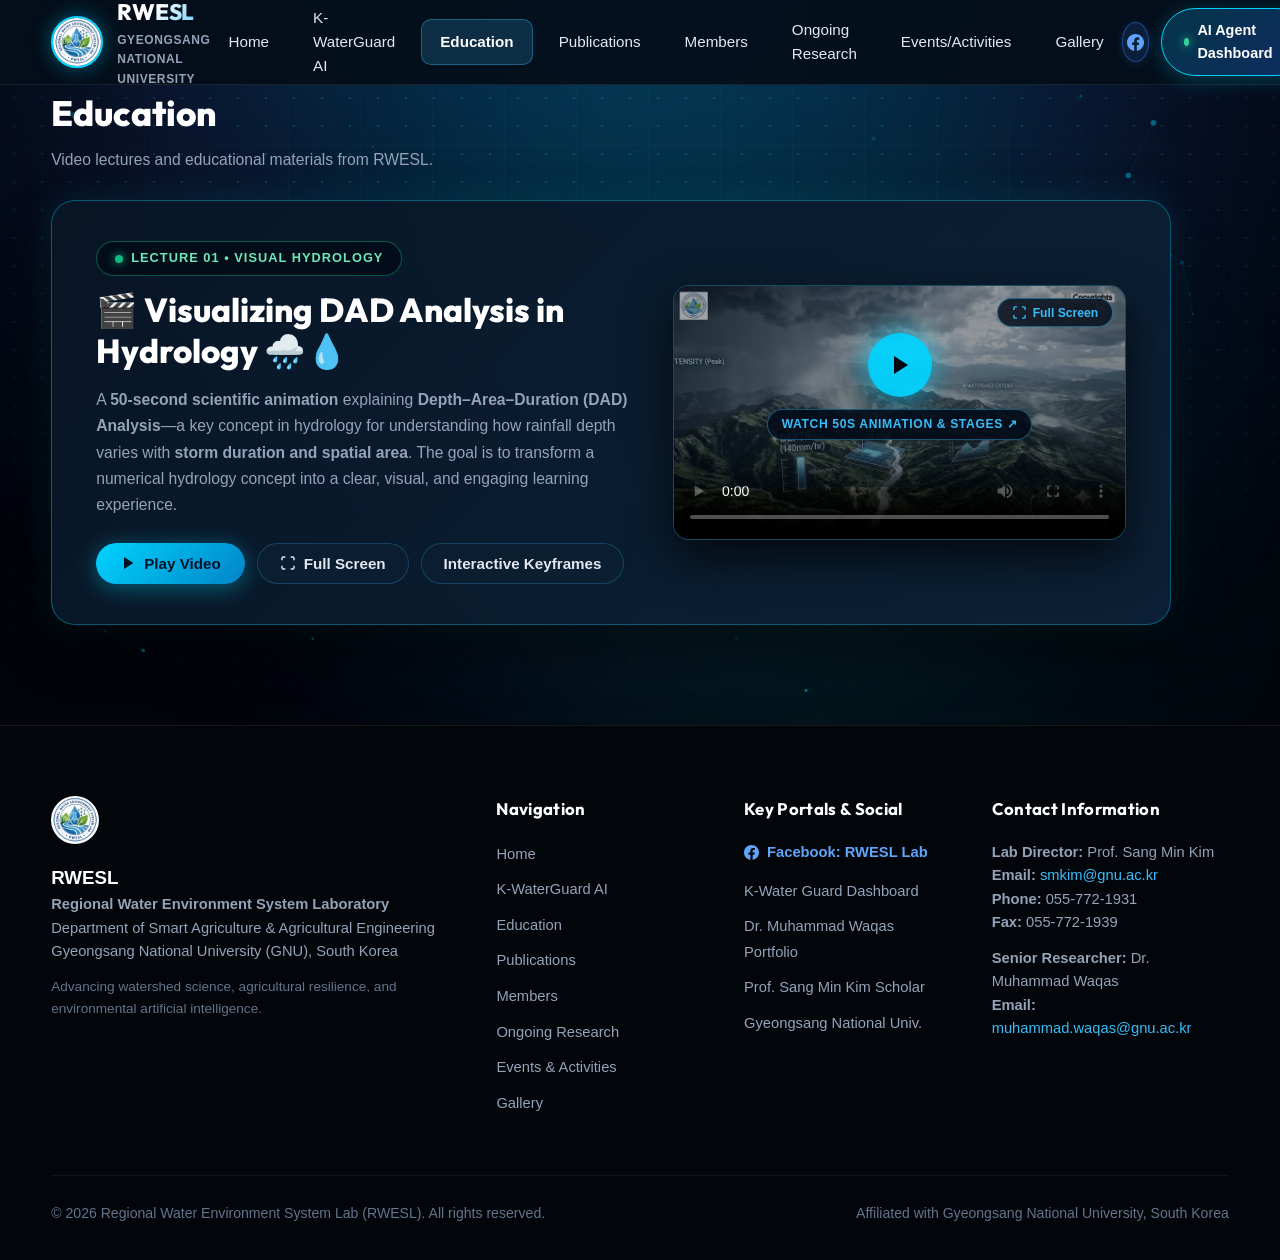
==== education.html @ c1cdda54 "Fix Explore Education button to Play Video, enable full screen button and unblock controls" ====
<!DOCTYPE html>
<html lang="en">
<head>
  <meta charset="UTF-8">
  <meta name="viewport" content="width=device-width, initial-scale=1.0">
  <title>Education | RWESL - Regional Water Environment System Lab</title>
  <meta name="description" content="RWESL Visual Hydrology Education: Depth-Area-Duration (DAD) Analysis scientific animation and interactive keyframe breakdown.">
  <link rel="icon" type="image/png" href="assets/images/rwesl_logo_circle.png">
  <link rel="preconnect" href="https://fonts.googleapis.com">
  <link rel="preconnect" href="https://fonts.gstatic.com" crossorigin>
  <link href="https://fonts.googleapis.com/css2?family=Outfit:wght@400;500;600;700;800;900&family=Plus+Jakarta+Sans:wght@300;400;500;600;700;800&display=swap" rel="stylesheet">
  <link rel="stylesheet" href="assets/css/style.css">
  <style>
    .edu-page-title {
      font-family: var(--font-heading);
      font-size: 2.2rem;
      font-weight: 800;
      color: #ffffff;
      margin-bottom: 6px;
    }

    .edu-page-subtitle {
      color: var(--text-muted);
      font-size: 0.98rem;
      margin: 0;
    }

    /* Educational Hero Card - Matching Index Banner Exactly */
    .edu-hero-card {
      position: relative;
      width: 100%;
      max-width: 1120px;
      margin: 0;
      border-radius: 24px;
      overflow: hidden;
      border: 1px solid rgba(0, 212, 255, 0.35);
      background: linear-gradient(135deg, rgba(8, 22, 38, 0.94) 0%, rgba(12, 34, 56, 0.94) 100%);
      backdrop-filter: blur(20px);
      -webkit-backdrop-filter: blur(20px);
      box-shadow: 0 25px 60px -12px rgba(0, 0, 0, 0.8), 0 0 35px rgba(0, 212, 255, 0.12);
      padding: 40px 44px;
      transition: all 0.35s ease;
    }

    .edu-hero-card:hover {
      border-color: rgba(56, 189, 248, 0.6);
      box-shadow: 0 30px 70px -10px rgba(0, 0, 0, 0.9), 0 0 45px rgba(0, 212, 255, 0.2);
    }

    .edu-card-grid {
      display: grid;
      grid-template-columns: 1.18fr 1fr;
      gap: 42px;
      align-items: center;
    }

    @media (max-width: 960px) {
      .edu-card-grid {
        grid-template-columns: 1fr;
        gap: 28px;
      }
      .edu-hero-card {
        padding: 28px 22px;
      }
    }

    .video-preview-box {
      position: relative;
      border-radius: 16px;
      overflow: hidden;
      border: 1px solid rgba(56, 189, 248, 0.4);
      box-shadow: 0 18px 45px rgba(0, 0, 0, 0.7);
      background: #000;
      aspect-ratio: 16 / 9;
    }

    .video-preview-box video {
      width: 100%;
      height: 100%;
      object-fit: cover;
      display: block;
      outline: none;
    }

    .video-play-overlay {
      position: absolute;
      top: 0;
      left: 0;
      right: 0;
      bottom: 52px; /* Leaves native bottom controls & fullscreen icon fully clickable */
      background: rgba(3, 11, 24, 0.38);
      display: flex;
      flex-direction: column;
      align-items: center;
      justify-content: center;
      gap: 12px;
      cursor: pointer;
      transition: all 0.3s ease;
      z-index: 5;
    }

    .video-play-overlay:hover {
      background: rgba(3, 11, 24, 0.22);
    }

    .video-play-overlay:hover .play-circle-btn {
      transform: scale(1.08);
      box-shadow: 0 0 36px rgba(0, 212, 255, 0.9);
    }

    .play-circle-btn {
      width: 64px;
      height: 64px;
      border-radius: 50%;
      background: rgba(0, 212, 255, 0.94);
      display: flex;
      align-items: center;
      justify-content: center;
      color: #030712;
      box-shadow: 0 0 28px rgba(0, 212, 255, 0.75);
      transition: transform 0.25s ease, box-shadow 0.25s ease;
    }

    .video-fs-corner-btn {
      position: absolute;
      top: 12px;
      right: 12px;
      background: rgba(3, 11, 24, 0.82);
      border: 1px solid rgba(56, 189, 248, 0.45);
      color: #38bdf8;
      display: inline-flex;
      align-items: center;
      gap: 6px;
      padding: 6px 14px;
      border-radius: 9999px;
      font-size: 0.76rem;
      font-weight: 700;
      cursor: pointer;
      z-index: 8;
      backdrop-filter: blur(10px);
      transition: all 0.2s ease;
    }

    .video-fs-corner-btn:hover {
      background: rgba(0, 212, 255, 0.2);
      border-color: #38bdf8;
      color: #ffffff;
      transform: scale(1.04);
    }

    .play-badge-pill {
      background: rgba(3, 11, 24, 0.88);
      color: #38bdf8;
      font-size: 0.76rem;
      font-weight: 700;
      padding: 5px 14px;
      border-radius: 9999px;
      border: 1px solid rgba(56, 189, 248, 0.4);
      text-transform: uppercase;
      letter-spacing: 0.05em;
    }
  </style>
</head>
<body>

  <!-- Background -->
  <div class="page-bg-system">
    <canvas id="ambientCanvas"></canvas>
    <div class="bg-topo-overlay"></div>
    <div class="bg-radial-glow"></div>
    <div class="bg-secondary-glow"></div>
    <div class="bg-mesh-grid"></div>
  </div>

  <!-- Top Navigation Bar -->
  <header class="site-header">
    <div class="container">
      <div class="nav-wrap">
        <a href="index.html" class="brand-link">
          <img src="assets/images/rwesl_logo_circle.png" alt="RWESL Logo" class="brand-logo-img">
          <div class="brand-info">
            <span class="brand-title">RWESL</span>
            <span class="brand-sub">Gyeongsang National University</span>
          </div>
        </a>

        <ul class="nav-links">
          <li class="nav-item"><a href="index.html">Home</a></li>
          <li class="nav-item"><a href="k-waterguard-ai.html">K-WaterGuard AI</a></li>
          <li class="nav-item active"><a href="education.html">Education</a></li>
          <li class="nav-item"><a href="publications.html">Publications</a></li>
          <li class="nav-item"><a href="members.html">Members</a></li>
          <li class="nav-item"><a href="ongoing-research.html">Ongoing Research</a></li>
          <li class="nav-item"><a href="events.html">Events/Activities</a></li>
          <li class="nav-item"><a href="gallery.html">Gallery</a></li>
        </ul>

        <div class="nav-actions">
          <a href="https://www.facebook.com/profile.php?id=61585237073673" target="_blank" rel="noopener noreferrer" class="btn-nav-social" title="Follow RWESL on Facebook" aria-label="RWESL Facebook Page">
            <svg width="17" height="17" viewBox="0 0 24 24" fill="currentColor">
              <path d="M24 12.073c0-6.627-5.373-12-12-12s-12 5.373-12 12c0 5.99 4.388 10.954 10.125 11.854v-8.385H7.078v-3.47h3.047V9.43c0-3.007 1.792-4.669 4.533-4.669 1.312 0 2.686.235 2.686.235v2.953H15.83c-1.491 0-1.956.925-1.956 1.874v2.25h3.328l-.532 3.47h-2.796v8.385C19.612 23.027 24 18.062 24 12.073z"/>
            </svg>
          </a>
          <a href="https://muhammadwaqas07171991-tech.github.io/k-waterguard-dashboard/" target="_blank" rel="noopener noreferrer" class="btn-nav-agent">
            <span class="pulse-indicator"></span>
            AI Agent Dashboard
          </a>
        </div>
      </div>
    </div>
  </header>

  <main class="main-content">
    <div class="container" style="padding-top: 40px; padding-bottom: 90px;">
      
      <!-- Page Header (Left-aligned) -->
      <div style="margin-bottom: 28px;">
        <h1 class="edu-page-title">Education</h1>
        <p class="edu-page-subtitle">Video lectures and educational materials from RWESL.</p>
      </div>

      <!-- Hero Lecture Card: Displayed exactly like the provided screenshot -->
      <div class="edu-hero-card">
        <div class="edu-card-grid">
          
          <!-- Left Column: Content & Badges -->
          <div>
            <div class="broadcast-badge-pill" style="border-color: rgba(16, 185, 129, 0.45); color: #6ee7b7; margin-bottom: 14px;">
              <span class="live-rec-dot" style="background-color: #10b981; box-shadow: 0 0 10px #10b981;"></span>
              <span>LECTURE 01 • VISUAL HYDROLOGY</span>
            </div>

            <h2 style="font-family: var(--font-heading); font-size: clamp(1.6rem, 2.6vw, 2.25rem); font-weight: 800; color: #ffffff; line-height: 1.25; margin-bottom: 14px;">
              🎬 Visualizing DAD Analysis in Hydrology 🌧️💧
            </h2>

            <p style="color: var(--text-muted); font-size: 0.98rem; line-height: 1.68; margin-bottom: 24px;">
              A <strong>50-second scientific animation</strong> explaining <strong>Depth–Area–Duration (DAD) Analysis</strong>—a key concept in hydrology for understanding how rainfall depth varies with <strong>storm duration and spatial area</strong>. The goal is to transform a numerical hydrology concept into a clear, visual, and engaging learning experience.
            </p>

            <div style="display: flex; gap: 12px; flex-wrap: wrap;">
              <button type="button" class="btn btn-primary" onclick="playDadVideo()" style="display: inline-flex; align-items: center; gap: 8px; padding: 11px 24px; border-radius: 9999px; font-weight: 700; cursor: pointer; border: none;">
                <svg width="16" height="16" viewBox="0 0 24 24" fill="currentColor"><polygon points="6 3 20 12 6 21 6 3"></polygon></svg>
                <span>Play Video</span>
              </button>
              <button type="button" class="btn btn-secondary" onclick="toggleFullscreen()" style="display: inline-flex; align-items: center; gap: 8px; padding: 11px 22px; border-radius: 9999px; font-weight: 600; cursor: pointer;">
                <svg width="16" height="16" viewBox="0 0 24 24" fill="none" stroke="currentColor" stroke-width="2.2"><path d="M8 3H5a2 2 0 0 0-2 2v3m18 0V5a2 2 0 0 0-2-2h-3m0 18h3a2 2 0 0 0 2-2v-3M3 16v3a2 2 0 0 0 2 2h3"></path></svg>
                <span>Full Screen</span>
              </button>
              <button type="button" class="btn btn-secondary" onclick="openDadModal(0)" style="display: inline-flex; align-items: center; gap: 8px; padding: 11px 22px; border-radius: 9999px; font-weight: 600; cursor: pointer;">
                <span>Interactive Keyframes</span>
              </button>
            </div>
          </div>

          <!-- Right Column: Video & Preview with Play Overlay -->
          <div>
            <div class="video-preview-box">
              <button type="button" class="video-fs-corner-btn" onclick="toggleFullscreen()" title="Toggle Fullscreen">
                <svg width="15" height="15" viewBox="0 0 24 24" fill="none" stroke="currentColor" stroke-width="2.2">
                  <path d="M8 3H5a2 2 0 0 0-2 2v3m18 0V5a2 2 0 0 0-2-2h-3m0 18h3a2 2 0 0 0 2-2v-3M3 16v3a2 2 0 0 0 2 2h3"></path>
                </svg>
                <span>Full Screen</span>
              </button>

              <video id="dadLectureVideo" controls playsinline preload="metadata" poster="assets/images/dad_screens/screen_01_spatial_variation.jpg">
                <!-- Local Video -->
                <source src="assets/videos/dad_analysis_animation.mp4" type="video/mp4">
                <!-- CDN Fallbacks -->
                <source src="https://muhammadwaqas07171991-tech.github.io/k-waterguard-dashboard/assets/videos/dad_analysis_animation.mp4" type="video/mp4">
                <source src="https://muhammadwaqas07171991-tech.github.io/rwesl-/assets/videos/dad_analysis_animation.mp4" type="video/mp4">
                Your browser does not support the video tag.
              </video>

              <div id="dadVideoOverlay" class="video-play-overlay" onclick="playDadVideo()">
                <div class="play-circle-btn">
                  <svg width="24" height="24" viewBox="0 0 24 24" fill="currentColor">
                    <polygon points="6 3 20 12 6 21 6 3"></polygon>
                  </svg>
                </div>
                <span class="play-badge-pill">
                  Watch 50s Animation & Stages ↗
                </span>
              </div>
            </div>
          </div>

        </div>
      </div>

    </div>
  </main>

  <!-- Interactive 7-Stage Keyframes Lightbox Modal -->
  <div id="dadModalBackdrop" onclick="handleDadBackdrop(event)" style="display: none; position: fixed; inset: 0; z-index: 1000; background: rgba(2, 6, 15, 0.92); backdrop-filter: blur(16px); -webkit-backdrop-filter: blur(16px); align-items: center; justify-content: center; padding: 20px;">
    <div style="position: relative; max-width: 960px; width: 100%; background: rgba(8, 20, 38, 0.95); border: 1px solid rgba(56, 189, 248, 0.35); border-radius: 20px; overflow: hidden; box-shadow: 0 25px 70px rgba(0, 0, 0, 0.85);">
      
      <div style="padding: 18px 24px; border-bottom: 1px solid rgba(255, 255, 255, 0.08); display: flex; align-items: center; justify-content: space-between; gap: 14px;">
        <div>
          <span id="dadModalCounter" style="font-size: 0.75rem; font-weight: 700; text-transform: uppercase; letter-spacing: 0.06em; color: #38bdf8; display: block; margin-bottom: 2px;">Screen 1 of 7</span>
          <h3 id="dadModalTitle" style="font-family: var(--font-heading); font-size: 1.15rem; color: #fff; margin: 0; font-weight: 700;">Stage 01: Spatial Rainfall Variation Across Watershed</h3>
        </div>
        <button onclick="closeDadModal()" style="background: rgba(255, 255, 255, 0.08); border: 1px solid rgba(255, 255, 255, 0.15); color: #fff; width: 34px; height: 34px; border-radius: 50%; display: flex; align-items: center; justify-content: center; cursor: pointer; font-size: 1.1rem; line-height: 1;">&times;</button>
      </div>

      <div style="position: relative; width: 100%; background: #000; display: flex; align-items: center; justify-content: center; max-height: 65vh; overflow: hidden;">
        <button onclick="navDadModal(-1)" style="position: absolute; left: 16px; top: 50%; transform: translateY(-50%); background: rgba(3, 11, 24, 0.75); border: 1px solid rgba(56, 189, 248, 0.4); color: #fff; width: 44px; height: 44px; border-radius: 50%; display: flex; align-items: center; justify-content: center; cursor: pointer; z-index: 10; font-size: 1.2rem;">◀</button>
        <img id="dadModalImg" src="assets/images/dad_screens/screen_01_spatial_variation.jpg" alt="DAD Large Screen" style="max-width: 100%; max-height: 65vh; object-fit: contain; display: block;">
        <button onclick="navDadModal(1)" style="position: absolute; right: 16px; top: 50%; transform: translateY(-50%); background: rgba(3, 11, 24, 0.75); border: 1px solid rgba(56, 189, 248, 0.4); color: #fff; width: 44px; height: 44px; border-radius: 50%; display: flex; align-items: center; justify-content: center; cursor: pointer; z-index: 10; font-size: 1.2rem;">▶</button>
      </div>

      <div style="padding: 14px 20px; background: rgba(4, 12, 26, 0.95); border-top: 1px solid rgba(255, 255, 255, 0.08); display: flex; align-items: center; justify-content: space-between; gap: 14px; flex-wrap: wrap;">
        <p id="dadModalDesc" style="font-size: 0.86rem; color: #cbd5e1; line-height: 1.45; margin: 0; max-width: 820px;"></p>
        <a id="dadModalDownload" href="" download target="_blank" style="padding: 6px 14px; border-radius: 9999px; font-size: 0.78rem; font-weight: 700; text-decoration: none; background: rgba(56, 189, 248, 0.15); border: 1px solid rgba(56, 189, 248, 0.4); color: #38bdf8; display: inline-flex; align-items: center; gap: 6px;">
          Download HD 📥
        </a>
      </div>

    </div>
  </div>

  <!-- Site Footer -->
  <footer class="site-footer">
    <div class="container">
      <div class="footer-grid">
        <div class="footer-col">
          <div class="footer-brand">
            <img src="assets/images/rwesl_logo_circle.png" alt="RWESL Logo" style="width: 48px; height: 48px; border-radius: 50%; margin-bottom: 12px;">
            <h3>RWESL</h3>
          </div>
          <p>
            <strong>Regional Water Environment System Laboratory</strong><br>
            Department of Smart Agriculture & Agricultural Engineering<br>
            Gyeongsang National University (GNU), South Korea
          </p>
          <p style="font-size: 0.85rem; color: var(--text-dim);">
            Advancing watershed science, agricultural resilience, and environmental artificial intelligence.
          </p>
        </div>

        <div class="footer-col">
          <h4>Navigation</h4>
          <ul class="footer-links">
            <li><a href="index.html">Home</a></li>
            <li><a href="k-waterguard-ai.html">K-WaterGuard AI</a></li>
            <li><a href="education.html">Education</a></li>
            <li><a href="publications.html">Publications</a></li>
            <li><a href="members.html">Members</a></li>
            <li><a href="ongoing-research.html">Ongoing Research</a></li>
            <li><a href="events.html">Events & Activities</a></li>
            <li><a href="gallery.html">Gallery</a></li>
          </ul>
        </div>

        <div class="footer-col">
          <h4>Key Portals & Social</h4>
          <ul class="footer-links">
            <li><a href="https://www.facebook.com/profile.php?id=61585237073673" target="_blank" rel="noopener noreferrer" style="color: #60a5fa; font-weight: 600; display: inline-flex; align-items: center; gap: 8px;">
              <svg width="15" height="15" viewBox="0 0 24 24" fill="currentColor">
                <path d="M24 12.073c0-6.627-5.373-12-12-12s-12 5.373-12 12c0 5.99 4.388 10.954 10.125 11.854v-8.385H7.078v-3.47h3.047V9.43c0-3.007 1.792-4.669 4.533-4.669 1.312 0 2.686.235 2.686.235v2.953H15.83c-1.491 0-1.956.925-1.956 1.874v2.25h3.328l-.532 3.47h-2.796v8.385C19.612 23.027 24 18.062 24 12.073z"/>
              </svg>
              Facebook: RWESL Lab
            </a></li>
            <li><a href="https://muhammadwaqas07171991-tech.github.io/k-waterguard-dashboard/" target="_blank">K-Water Guard Dashboard</a></li>
            <li><a href="https://muhammadwaqas07171991-tech.github.io/muhammad-waqas-portfolio/" target="_blank">Dr. Muhammad Waqas Portfolio</a></li>
            <li><a href="https://scholar.google.com/citations?hl=en&user=FlIcy9gAAAAJ" target="_blank">Prof. Sang Min Kim Scholar</a></li>
            <li><a href="https://www.gnu.ac.kr" target="_blank">Gyeongsang National Univ.</a></li>
          </ul>
        </div>

        <div class="footer-col">
          <h4>Contact Information</h4>
          <p>
            <strong>Lab Director:</strong> Prof. Sang Min Kim<br>
            <strong>Email:</strong> <a href="mailto:smkim@gnu.ac.kr" style="color: var(--cyan); text-decoration: none;">smkim@gnu.ac.kr</a><br>
            <strong>Phone:</strong> 055-772-1931<br>
            <strong>Fax:</strong> 055-772-1939
          </p>
          <p>
            <strong>Senior Researcher:</strong> Dr. Muhammad Waqas<br>
            <strong>Email:</strong> <a href="mailto:muhammad.waqas@gnu.ac.kr" style="color: var(--cyan); text-decoration: none;">muhammad.waqas@gnu.ac.kr</a>
          </p>
        </div>
      </div>

      <div class="footer-bottom">
        <div>&copy; 2026 Regional Water Environment System Lab (RWESL). All rights reserved.</div>
        <div>Affiliated with Gyeongsang National University, South Korea</div>
      </div>
    </div>
  </footer>

  <script src="assets/js/main.js"></script>
  <script>
    // Play video and dismiss overlay
    function playDadVideo() {
      const v = document.getElementById('dadLectureVideo');
      const overlay = document.getElementById('dadVideoOverlay');
      if (overlay) overlay.style.display = 'none';
      if (v) {
        v.play().catch(e => console.log('Playback error:', e));
      }
    }

    // Fullscreen Toggle Supporting All Browsers
    function toggleFullscreen() {
      const v = document.getElementById('dadLectureVideo');
      if (!v) return;

      const overlay = document.getElementById('dadVideoOverlay');
      if (overlay) overlay.style.display = 'none';

      const isFs = document.fullscreenElement || document.webkitFullscreenElement || document.mozFullScreenElement || document.msFullscreenElement;

      if (!isFs) {
        if (v.requestFullscreen) {
          v.requestFullscreen();
        } else if (v.webkitRequestFullscreen) {
          v.webkitRequestFullscreen();
        } else if (v.webkitEnterFullscreen) {
          v.webkitEnterFullscreen();
        } else if (v.mozRequestFullScreen) {
          v.mozRequestFullScreen();
        } else if (v.msRequestFullscreen) {
          v.msRequestFullscreen();
        }
        v.play().catch(() => {});
      } else {
        if (document.exitFullscreen) {
          document.exitFullscreen();
        } else if (document.webkitExitFullscreen) {
          document.webkitExitFullscreen();
        } else if (document.mozCancelFullScreen) {
          document.mozCancelFullScreen();
        } else if (document.msExitFullscreen) {
          document.msExitFullscreen();
        }
      }
    }

    const dadVid = document.getElementById('dadLectureVideo');
    if (dadVid) {
      dadVid.addEventListener('play', () => {
        const overlay = document.getElementById('dadVideoOverlay');
        if (overlay) overlay.style.display = 'none';
      });
      dadVid.addEventListener('pause', () => {
        // keep overlay hidden while user controls video
      });
    }

    // 7-Stage Keyframes Data & Modal Logic
    const dadScreens = [
      {
        title: "Stage 01: Spatial Rainfall Variation Across Watershed",
        desc: "Peak precipitation intensity (140 mm/hr), runoff flow (115 m³/s), and watershed mountain topography extent.",
        img: "assets/images/dad_screens/screen_01_spatial_variation.jpg"
      },
      {
        title: "Stage 02: Concentric Isohyetal Monitoring Zones",
        desc: "Isohyetal rings radiating outward from storm core: Zone I (100 km² core), Zone II (200 km²), Zone III (2,100 km²).",
        img: "assets/images/dad_screens/screen_02_monitoring_zones.jpg"
      },
      {
        title: "Stage 03: Telemetric Rain Gauge Sensor Array",
        desc: "Optical rain gauge network logging spot precipitation depths: 59 mm (Zone I), 157 mm (Zone II), 159 mm (Zone III).",
        img: "assets/images/dad_screens/screen_03_gauge_telemetry.jpg"
      },
      {
        title: "Stage 04: Watershed Hydrology & Area-Weighted Averaging",
        desc: "Spatial distribution model integrating incremental catchment areas (100 km², 300 km², 600 km²) to determine areal weighted mean depth.",
        img: "assets/images/dad_screens/screen_04_weighted_averaging.jpg"
      },
      {
        title: "Stage 05: 3D DAD Analysis Results Matrix",
        desc: "Glassmorphic 3D matrix table calculating maximum rainfall depths across durations (2h, 4h, 6h) and catchment areas (100, 300, 600 km²).",
        img: "assets/images/dad_screens/screen_05_dad_matrix_results.jpg"
      },
      {
        title: "Stage 06: Depth–Area–Duration (DAD) Curves Formulation",
        desc: "Semi-logarithmic curves displaying average depth vs area (1 to 20,000 km²), showing attenuation as storm footprint broadens.",
        img: "assets/images/dad_screens/screen_06_dad_curves.jpg"
      },
      {
        title: "Stage 07: Watershed Telemetry & Field Validation",
        desc: "Field empirical observation over the Namgang basin validating empirical Depth-Area-Duration curves (4h, 300 km²) for flood engineering.",
        img: "assets/images/dad_screens/screen_07_watershed_validation.jpg"
      }
    ];

    let dadCurrentIdx = 0;

    function openDadModal(idx) {
      dadCurrentIdx = idx;
      renderDadModal();
      const m = document.getElementById('dadModalBackdrop');
      m.style.display = 'flex';
      document.body.style.overflow = 'hidden';
    }

    function closeDadModal() {
      const m = document.getElementById('dadModalBackdrop');
      m.style.display = 'none';
      document.body.style.overflow = '';
    }

    function handleDadBackdrop(e) {
      if (e.target.id === 'dadModalBackdrop') closeDadModal();
    }

    function renderDadModal() {
      const item = dadScreens[dadCurrentIdx];
      document.getElementById('dadModalCounter').textContent = `Screen ${dadCurrentIdx + 1} of ${dadScreens.length}`;
      document.getElementById('dadModalTitle').textContent = item.title;
      document.getElementById('dadModalDesc').textContent = item.desc;
      document.getElementById('dadModalImg').src = item.img;
      document.getElementById('dadModalDownload').href = item.img;
    }

    function navDadModal(delta) {
      dadCurrentIdx = (dadCurrentIdx + delta + dadScreens.length) % dadScreens.length;
      renderDadModal();
    }

    document.addEventListener('keydown', (e) => {
      const m = document.getElementById('dadModalBackdrop');
      if (!m || m.style.display !== 'flex') return;
      if (e.key === 'Escape') closeDadModal();
      else if (e.key === 'ArrowLeft') navDadModal(-1);
      else if (e.key === 'ArrowRight') navDadModal(1);
    });
  </script>
</body>
</html>
---- assets/css/style.css ----
/* ==========================================================================
   RWESL (Regional Water Environment System Lab) - Unified Modern Theme
   100% Full-Width Edge-to-Edge Responsive Layout (Zero Empty Margins)
   ========================================================================== */

:root {
  color-scheme: dark;
  --bg-base: #030810;
  --bg-surface: rgba(8, 20, 36, 0.82);
  --bg-elevated: #0a1b2e;
  --bg-card: rgba(10, 26, 46, 0.82);
  --bg-glass: rgba(5, 14, 26, 0.94);
  
  --border-subtle: rgba(255, 255, 255, 0.08);
  --border-glass: rgba(56, 189, 248, 0.24);
  --border-glow: rgba(56, 189, 248, 0.55);
  --border-emerald: rgba(52, 211, 153, 0.45);

  --text-primary: #ffffff;
  --text-secondary: #e2e8f0;
  --text-muted: #94a3b8;
  --text-dim: #64748b;

  --cyan: #38bdf8;
  --cyan-bright: #00d4ff;
  --cyan-glow: rgba(0, 212, 255, 0.3);
  
  --emerald: #10b981;
  --emerald-bright: #34d399;
  --emerald-glow: rgba(16, 185, 129, 0.3);

  --blue-primary: #2563eb;
  --blue-light: #60a5fa;
  --indigo: #6366f1;
  
  --font-heading: 'Outfit', -apple-system, BlinkMacSystemFont, sans-serif;
  --font-body: 'Inter', -apple-system, BlinkMacSystemFont, sans-serif;
  --font-mono: 'Space Grotesk', monospace;

  --shadow-sm: 0 4px 16px rgba(0, 0, 0, 0.4);
  --shadow-md: 0 12px 36px rgba(0, 0, 0, 0.55);
  --shadow-glow: 0 0 35px rgba(0, 212, 255, 0.22);
  --shadow-emerald: 0 0 35px rgba(16, 185, 129, 0.25);

  --radius-sm: 10px;
  --radius-md: 16px;
  --radius-lg: 24px;
  --radius-pill: 9999px;

  --transition: all 0.25s cubic-bezier(0.16, 1, 0.3, 1);
}

*, *::before, *::after {
  box-sizing: border-box;
  margin: 0;
  padding: 0;
}

html {
  scroll-behavior: smooth;
  background-color: var(--bg-base);
  width: 100%;
}

body {
  background-color: var(--bg-base);
  color: var(--text-primary);
  font-family: var(--font-body);
  font-size: 1rem;
  line-height: 1.6;
  overflow-x: hidden;
  position: relative;
  min-height: 100vh;
  width: 100%;
  -webkit-font-smoothing: antialiased;
}

/* Luminous Full-Width Background System */
.page-bg-system {
  position: fixed;
  inset: 0;
  z-index: 0;
  pointer-events: none;
  overflow: hidden;
  width: 100vw;
  height: 100vh;
  background: radial-gradient(ellipse 120% 80% at 50% -10%, #081d3d 0%, #030a17 45%, #01040a 100%);
}

/* 1. Global Interactive Telemetry Particle Canvas */
#ambientCanvas {
  position: absolute;
  inset: 0;
  width: 100%;
  height: 100%;
  pointer-events: none;
  z-index: 2;
}

/* 2. Sleek Cyber Precision Coordinate Grid (Replaces old organic topo curves) */
.bg-topo-overlay {
  position: absolute;
  inset: 0;
  width: 100%;
  height: 100%;
  background-image:
    linear-gradient(to right, rgba(56, 189, 248, 0.04) 1px, transparent 1px),
    linear-gradient(to bottom, rgba(56, 189, 248, 0.04) 1px, transparent 1px);
  background-size: 72px 72px;
  mask-image: radial-gradient(ellipse 80% 65% at 50% 30%, #000 30%, transparent 85%);
  -webkit-mask-image: radial-gradient(ellipse 80% 65% at 50% 30%, #000 30%, transparent 85%);
  z-index: 1;
  pointer-events: none;
}

/* 3. Deep Cyber Micro-Dot Matrix */
.bg-mesh-grid {
  position: absolute;
  inset: 0;
  background-image: radial-gradient(rgba(0, 212, 255, 0.18) 1.2px, transparent 1.2px);
  background-size: 28px 28px;
  mask-image: radial-gradient(ellipse 90% 70% at 50% 25%, #000 35%, transparent 88%);
  -webkit-mask-image: radial-gradient(ellipse 90% 70% at 50% 25%, #000 35%, transparent 88%);
  z-index: 1;
  pointer-events: none;
}

/* 4. Multi-Spectrum Atmospheric Aurora Glows */
.bg-radial-glow {
  position: absolute;
  top: -180px;
  left: 50%;
  transform: translateX(-50%);
  width: 1600px;
  max-width: 100vw;
  height: 900px;
  background: radial-gradient(ellipse at 50% 25%, rgba(0, 212, 255, 0.22) 0%, rgba(14, 165, 233, 0.14) 32%, rgba(99, 102, 241, 0.09) 55%, transparent 75%);
  filter: blur(100px);
  z-index: 1;
  pointer-events: none;
  animation: glow-pulse 11s ease-in-out infinite alternate;
}

.bg-secondary-glow {
  position: absolute;
  bottom: 0;
  right: -80px;
  width: 1100px;
  height: 750px;
  background: radial-gradient(circle, rgba(16, 185, 129, 0.14) 0%, rgba(6, 182, 212, 0.07) 45%, transparent 70%);
  filter: blur(130px);
  z-index: 1;
  pointer-events: none;
  animation: secondary-drift 15s ease-in-out infinite alternate;
}

@keyframes glow-pulse {
  0% { opacity: 0.75; transform: translateX(-50%) scale(1); }
  100% { opacity: 1; transform: translateX(-50%) scale(1.06); }
}

@keyframes secondary-drift {
  0% { transform: translateY(0) scale(1); }
  100% { transform: translateY(-35px) scale(1.06); }
}

.main-content {
  position: relative;
  z-index: 1;
  width: 100%;
}

/* 100% Full-Width Edge-to-Edge Container - ZERO EMPTY SIDE MARGINS ON ANY SCREEN */
.container {
  width: 100% !important;
  max-width: 100% !important;
  margin: 0 !important;
  padding: 0 clamp(24px, 4vw, 80px) !important;
  box-sizing: border-box !important;
}

/* ==========================================================================
   NAVIGATION BAR (100% Width)
   ========================================================================== */
.site-header {
  position: sticky;
  top: 0;
  z-index: 100;
  width: 100%;
  background: var(--bg-glass);
  backdrop-filter: blur(20px);
  -webkit-backdrop-filter: blur(20px);
  border-bottom: 1px solid var(--border-subtle);
  transition: var(--transition);
}

.site-header.scrolled {
  border-bottom-color: var(--border-glass);
  box-shadow: 0 10px 30px rgba(0, 0, 0, 0.6);
}

.nav-wrap {
  display: flex;
  align-items: center;
  justify-content: space-between;
  height: 84px;
  width: 100%;
}

.brand-link {
  display: flex;
  align-items: center;
  gap: 14px;
  text-decoration: none;
  color: #fff;
}

.brand-logo-img {
  width: 52px;
  height: 52px;
  border-radius: 50%;
  object-fit: cover;
  border: 2px solid var(--cyan-bright);
  box-shadow: 0 0 20px rgba(0, 212, 255, 0.4);
  background: #ffffff;
}

.brand-info {
  display: flex;
  flex-direction: column;
}

.brand-title {
  font-family: var(--font-heading);
  font-weight: 800;
  font-size: 1.4rem;
  letter-spacing: -0.01em;
  background: linear-gradient(135deg, #ffffff 40%, var(--cyan) 100%);
  -webkit-background-clip: text;
  -webkit-text-fill-color: transparent;
}

.brand-sub {
  font-size: 0.75rem;
  font-weight: 600;
  letter-spacing: 0.05em;
  color: var(--text-muted);
  text-transform: uppercase;
}

.nav-links {
  display: flex;
  align-items: center;
  gap: 8px;
  list-style: none;
}

.nav-item a {
  display: inline-block;
  padding: 10px 18px;
  border-radius: 10px;
  text-decoration: none;
  color: var(--text-secondary);
  font-size: 0.95rem;
  font-weight: 500;
  transition: var(--transition);
}

.nav-item a:hover {
  color: var(--cyan);
  background: rgba(56, 189, 248, 0.1);
}

.nav-item.active a {
  color: #ffffff;
  background: rgba(56, 189, 248, 0.18);
  border: 1px solid rgba(56, 189, 248, 0.35);
  font-weight: 600;
}

.nav-actions {
  display: flex;
  align-items: center;
  gap: 12px;
}

.btn-nav-social {
  display: inline-flex;
  align-items: center;
  justify-content: center;
  width: 40px;
  height: 40px;
  border-radius: 50%;
  background: rgba(59, 130, 246, 0.15);
  border: 1px solid rgba(59, 130, 246, 0.45);
  color: #60a5fa;
  transition: all 0.25s ease;
  text-decoration: none;
  box-shadow: 0 2px 10px rgba(59, 130, 246, 0.2);
}

.btn-nav-social:hover {
  background: #1877f2;
  border-color: #1877f2;
  color: #ffffff;
  transform: translateY(-2px);
  box-shadow: 0 4px 18px rgba(24, 119, 242, 0.55);
}

.btn-nav-agent {
  display: inline-flex;
  align-items: center;
  gap: 8px;
  padding: 10px 22px;
  border-radius: var(--radius-pill);
  background: linear-gradient(135deg, rgba(0, 212, 255, 0.2), rgba(37, 99, 235, 0.35));
  border: 1px solid var(--cyan-bright);
  color: #ffffff;
  text-decoration: none;
  font-size: 0.9rem;
  font-weight: 700;
  transition: var(--transition);
  box-shadow: 0 4px 20px rgba(0, 212, 255, 0.25);
}

.btn-nav-agent:hover {
  background: linear-gradient(135deg, rgba(0, 212, 255, 0.3), rgba(37, 99, 235, 0.45));
  box-shadow: 0 6px 28px rgba(0, 212, 255, 0.5);
  transform: translateY(-2px);
}

.pulse-indicator {
  width: 8px;
  height: 8px;
  border-radius: 50%;
  background-color: var(--emerald-bright);
  box-shadow: 0 0 10px var(--emerald-bright);
  animation: pulse-ring 2s infinite cubic-bezier(0.45, 0, 0.55, 1);
}

@keyframes pulse-ring {
  0%, 100% { transform: scale(1); opacity: 0.9; }
  50% { transform: scale(1.4); opacity: 1; box-shadow: 0 0 14px #34d399; }
}

/* ==========================================================================
   PAGE HERO SECTIONS (Crisp, High-Resolution Vector & Glassmorphic Hero)
   ========================================================================== */
.page-banner-wrap {
  display: none !important; /* Deprecated: Replaced by native crisp vector heroes */
}

.page-hero {
  padding: clamp(48px, 6vw, 72px) clamp(24px, 4vw, 60px);
  text-align: center;
  position: relative;
  width: 100%;
  background: radial-gradient(ellipse at 50% 0%, rgba(0, 212, 255, 0.15) 0%, rgba(15, 39, 68, 0.45) 50%, rgba(2, 6, 11, 0.85) 100%);
  border: 1px solid rgba(56, 189, 248, 0.22);
  border-radius: var(--radius-lg);
  box-shadow: 0 20px 50px rgba(0, 0, 0, 0.6), inset 0 1px 1px rgba(255, 255, 255, 0.12);
  backdrop-filter: blur(20px);
  -webkit-backdrop-filter: blur(20px);
  margin: 25px 0 35px 0;
  overflow: hidden;
}

.page-hero::before {
  content: '';
  position: absolute;
  top: -50%;
  left: -50%;
  width: 200%;
  height: 200%;
  background: radial-gradient(circle at 50% 20%, rgba(0, 212, 255, 0.08), transparent 60%);
  pointer-events: none;
}

.hero-motto-bar {
  display: inline-flex;
  align-items: center;
  justify-content: center;
  gap: 12px;
  padding: 8px 24px;
  border-radius: var(--radius-pill);
  background: rgba(8, 28, 48, 0.7);
  border: 1px solid rgba(0, 212, 255, 0.3);
  color: #e0f2fe;
  font-size: 0.92rem;
  font-weight: 500;
  margin-top: 18px;
  box-shadow: 0 4px 16px rgba(0, 212, 255, 0.12);
}

.hero-motto-bar strong {
  color: var(--cyan-bright);
}

.hero-feature-tags {
  display: flex;
  flex-wrap: wrap;
  align-items: center;
  justify-content: center;
  gap: 12px;
  margin-top: 26px;
}

.hero-tag-item {
  display: inline-flex;
  align-items: center;
  gap: 8px;
  padding: 8px 18px;
  border-radius: 12px;
  background: rgba(12, 34, 56, 0.6);
  border: 1px solid rgba(56, 189, 248, 0.2);
  color: #cbd5e1;
  font-size: 0.88rem;
  font-weight: 600;
  transition: var(--transition);
}

.hero-tag-item:hover {
  background: rgba(12, 34, 56, 0.9);
  border-color: var(--cyan-bright);
  color: #ffffff;
  transform: translateY(-2px);
}

.hero-tag-item svg {
  color: var(--cyan-bright);
}

.hero-journal-row {
  display: flex;
  flex-wrap: wrap;
  align-items: center;
  justify-content: center;
  gap: 10px;
  margin-top: 24px;
  padding-top: 20px;
  border-top: 1px solid rgba(56, 189, 248, 0.15);
}

.journal-chip {
  padding: 5px 14px;
  border-radius: 8px;
  background: rgba(8, 22, 38, 0.8);
  border: 1px solid rgba(56, 189, 248, 0.18);
  font-size: 0.8rem;
  font-weight: 600;
  color: #94a3b8;
  letter-spacing: 0.02em;
}

.journal-chip.highlight {
  color: var(--cyan);
  border-color: rgba(56, 189, 248, 0.4);
  background: rgba(14, 42, 71, 0.85);
}

/* ==========================================================================
   BUTTONS & BADGES
   ========================================================================== */
.btn {
  display: inline-flex;
  align-items: center;
  gap: 10px;
  padding: 13px 28px;
  border-radius: 12px;
  font-weight: 600;
  font-size: 0.95rem;
  text-decoration: none;
  transition: var(--transition);
  cursor: pointer;
}

.btn-primary {
  background: linear-gradient(135deg, var(--cyan-bright) 0%, #0284c7 100%);
  color: #031124;
  border: none;
  box-shadow: 0 4px 22px rgba(0, 212, 255, 0.38);
}

.btn-primary:hover {
  background: linear-gradient(135deg, #38bdf8 0%, #0369a1 100%);
  box-shadow: 0 8px 32px rgba(0, 212, 255, 0.6);
  transform: translateY(-2px);
}

.btn-secondary {
  background: rgba(12, 32, 51, 0.75);
  color: #e2e8f0;
  border: 1px solid var(--border-glass);
  backdrop-filter: blur(10px);
}

.btn-secondary:hover {
  background: rgba(18, 47, 75, 0.9);
  border-color: var(--cyan);
  color: var(--cyan);
  transform: translateY(-2px);
}

.badge {
  display: inline-flex;
  align-items: center;
  gap: 8px;
  padding: 6px 16px;
  border-radius: var(--radius-pill);
  font-size: 0.8rem;
  font-weight: 600;
  letter-spacing: 0.05em;
  text-transform: uppercase;
}

.badge-cyan {
  background: rgba(0, 212, 255, 0.12);
  color: #7dd3fc;
  border: 1px solid rgba(56, 189, 248, 0.35);
}

.badge-emerald {
  background: rgba(16, 185, 129, 0.12);
  color: #6ee7b7;
  border: 1px solid rgba(52, 211, 153, 0.35);
}

/* ==========================================================================
   CARDS & GRIDS
   ========================================================================== */
.card {
  background: var(--bg-card);
  border: 1px solid var(--border-glass);
  border-radius: var(--radius-md);
  padding: 30px;
  backdrop-filter: blur(16px);
  -webkit-backdrop-filter: blur(16px);
  transition: var(--transition);
  position: relative;
  overflow: hidden;
}

.card:hover {
  border-color: var(--border-glow);
  transform: translateY(-4px);
  box-shadow: var(--shadow-glow);
}

/* ==========================================================================
   PAGE HERO
   ========================================================================== */
.page-hero {
  padding: 40px 0 35px;
  text-align: center;
  position: relative;
  width: 100%;
}

.page-title {
  font-family: var(--font-heading);
  font-size: clamp(2.4rem, 5vw, 3.8rem);
  font-weight: 800;
  letter-spacing: -0.02em;
  line-height: 1.15;
  margin-top: 14px;
  margin-bottom: 16px;
  background: linear-gradient(135deg, #ffffff 40%, #7dd3fc 80%, var(--cyan-bright) 100%);
  -webkit-background-clip: text;
  -webkit-text-fill-color: transparent;
}

.page-desc {
  max-width: 1000px;
  margin: 0 auto;
  font-size: 1.15rem;
  color: var(--text-muted);
  line-height: 1.65;
}

/* ==========================================================================
   IMAGE SHOWCASE CARDS (For extracted diagrams, flowcharts, plots)
   ========================================================================== */
.showcase-grid {
  display: grid;
  grid-template-columns: repeat(auto-fit, minmax(420px, 1fr));
  gap: 28px;
  margin-top: 35px;
  width: 100%;
}

@media (max-width: 900px) {
  .showcase-grid {
    grid-template-columns: 1fr;
  }
}

.showcase-card {
  background: var(--bg-surface);
  border: 1px solid var(--border-subtle);
  border-radius: var(--radius-lg);
  overflow: hidden;
  display: flex;
  flex-direction: column;
  backdrop-filter: blur(16px);
  -webkit-backdrop-filter: blur(16px);
  transition: var(--transition);
}

.showcase-card:hover {
  border-color: var(--border-glow);
  transform: translateY(-4px);
  box-shadow: var(--shadow-glow);
}

.showcase-img-wrap {
  width: 100%;
  height: 320px;
  background: #02060b;
  overflow: hidden;
  position: relative;
}

.showcase-img {
  width: 100%;
  height: 100%;
  object-fit: cover;
  transition: transform 0.4s ease;
}

.showcase-card:hover .showcase-img {
  transform: scale(1.05);
}

.showcase-body {
  padding: 26px 28px;
}

.showcase-title {
  font-family: var(--font-heading);
  font-size: 1.25rem;
  font-weight: 700;
  color: #ffffff;
  margin-bottom: 8px;
}

.showcase-desc {
  font-size: 0.92rem;
  color: var(--text-muted);
  line-height: 1.6;
}

/* ==========================================================================
   FEATURED PAPERS GRAPHICS (LATEST SCI/SCIE 2026)
   ========================================================================== */
.featured-papers-grid {
  display: grid;
  grid-template-columns: repeat(2, minmax(0, 1fr));
  gap: 32px;
  width: 100%;
  margin-top: 35px;
}

@media (max-width: 1024px) {
  .featured-papers-grid {
    grid-template-columns: 1fr;
  }
}

.paper-feature-card {
  background: rgba(8, 20, 38, 0.72);
  border: 1px solid rgba(56, 189, 248, 0.22);
  border-radius: 20px;
  overflow: hidden;
  display: flex;
  flex-direction: column;
  backdrop-filter: blur(18px);
  -webkit-backdrop-filter: blur(18px);
  box-shadow: 0 20px 45px -12px rgba(0, 0, 0, 0.6), inset 0 1px 0 rgba(255, 255, 255, 0.08);
  transition: all 0.35s cubic-bezier(0.16, 1, 0.3, 1);
  position: relative;
}

.paper-feature-card:hover {
  transform: translateY(-6px);
  border-color: rgba(56, 189, 248, 0.55);
  box-shadow: 0 28px 60px -12px rgba(0, 212, 255, 0.22), inset 0 1px 0 rgba(255, 255, 255, 0.16);
}

.paper-figure-wrapper {
  position: relative;
  width: 100%;
  height: 350px;
  background: radial-gradient(ellipse at 50% 50%, #0d2547 0%, #030a17 100%);
  padding: 16px 20px;
  display: flex;
  align-items: center;
  justify-content: center;
  overflow: hidden;
  cursor: pointer;
  border-bottom: 1px solid rgba(56, 189, 248, 0.2);
}

.paper-figure-img {
  max-width: 95%;
  max-height: 95%;
  object-fit: contain;
  background: #ffffff;
  border-radius: 8px;
  padding: 6px;
  box-shadow: 0 12px 30px rgba(0, 0, 0, 0.7), 0 2px 8px rgba(0, 0, 0, 0.4);
  transition: transform 0.4s cubic-bezier(0.16, 1, 0.3, 1), box-shadow 0.4s ease;
}

.paper-feature-card:hover .paper-figure-img {
  transform: scale(1.03);
  box-shadow: 0 16px 42px rgba(0, 212, 255, 0.28), 0 4px 12px rgba(0, 0, 0, 0.5);
}

/* ==========================================================================
   AERIAL DRONE VIDEO & FIELD TELEMETRY SHOWCASE
   ========================================================================== */
.drone-video-section {
  position: relative;
  margin: 10px 0 50px 0;
  width: 100%;
}

.drone-video-card {
  position: relative;
  max-width: 920px;
  margin: 0 auto;
  border-radius: 20px;
  overflow: hidden;
  border: 1px solid rgba(56, 189, 248, 0.32);
  background: #020712;
  box-shadow: 0 20px 50px -10px rgba(0, 0, 0, 0.8), 0 0 30px rgba(0, 212, 255, 0.1);
}

.drone-video-wrapper {
  position: relative;
  width: 100%;
  height: 380px;
  max-height: 52vh;
  overflow: hidden;
  background: #010409;
}

.drone-video-player {
  width: 100%;
  height: 100%;
  object-fit: cover;
  display: block;
}

.drone-video-wrapper::before {
  content: '';
  position: absolute;
  inset: 0;
  background: linear-gradient(180deg, rgba(2, 7, 16, 0.7) 0%, rgba(2, 7, 16, 0.08) 40%, rgba(2, 7, 16, 0.8) 100%);
  pointer-events: none;
  z-index: 2;
}

.drone-hud-top {
  position: absolute;
  top: 20px;
  left: 24px;
  right: 24px;
  display: flex;
  justify-content: space-between;
  align-items: center;
  z-index: 3;
  pointer-events: none;
}

.drone-hud-badge {
  display: inline-flex;
  align-items: center;
  gap: 8px;
  padding: 6px 16px;
  border-radius: var(--radius-pill);
  background: rgba(3, 11, 24, 0.75);
  border: 1px solid rgba(56, 189, 248, 0.4);
  backdrop-filter: blur(12px);
  color: #38bdf8;
  font-family: var(--font-mono, monospace);
  font-size: 0.78rem;
  font-weight: 700;
  letter-spacing: 0.08em;
}

.live-rec-dot {
  width: 8px;
  height: 8px;
  border-radius: 50%;
  background: #ef4444;
  box-shadow: 0 0 10px #ef4444;
  animation: pulse-red 1.5s infinite;
}

@keyframes pulse-red {
  0%, 100% { opacity: 1; transform: scale(1); }
  50% { opacity: 0.4; transform: scale(1.3); }
}

.drone-hud-coords {
  display: inline-flex;
  align-items: center;
  gap: 10px;
  padding: 6px 18px;
  border-radius: var(--radius-pill);
  background: rgba(3, 11, 24, 0.75);
  border: 1px solid rgba(255, 255, 255, 0.15);
  backdrop-filter: blur(12px);
  color: #94a3b8;
  font-family: var(--font-mono, monospace);
  font-size: 0.75rem;
  font-weight: 600;
  letter-spacing: 0.05em;
}

.hud-sep {
  color: rgba(255, 255, 255, 0.25);
}

.drone-hud-bottom {
  position: absolute;
  bottom: 24px;
  left: 28px;
  right: 28px;
  display: flex;
  justify-content: space-between;
  align-items: flex-end;
  gap: 20px;
  z-index: 3;
}

.drone-hud-info {
  max-width: 650px;
}

.drone-hud-title {
  font-family: var(--font-heading);
  font-size: clamp(1.2rem, 2.2vw, 1.6rem);
  font-weight: 800;
  color: #ffffff;
  margin: 6px 0 8px 0;
  text-shadow: 0 2px 10px rgba(0, 0, 0, 0.8);
}

.drone-hud-desc {
  font-size: 0.92rem;
  color: #cbd5e1;
  line-height: 1.55;
  text-shadow: 0 2px 8px rgba(0, 0, 0, 0.9);
  margin: 0;
}

.drone-hud-controls {
  display: flex;
  gap: 10px;
  flex-shrink: 0;
}

.drone-btn {
  display: inline-flex;
  align-items: center;
  gap: 8px;
  padding: 8px 18px;
  border-radius: var(--radius-pill);
  background: rgba(3, 15, 33, 0.85);
  border: 1px solid rgba(56, 189, 248, 0.35);
  backdrop-filter: blur(14px);
  color: #e2e8f0;
  font-size: 0.82rem;
  font-weight: 700;
  cursor: pointer;
  transition: all 0.25s ease;
}

.drone-btn:hover {
  background: rgba(14, 165, 233, 0.25);
  border-color: var(--cyan);
  color: #ffffff;
  transform: translateY(-2px);
  box-shadow: 0 4px 15px rgba(0, 212, 255, 0.3);
}

@media (max-width: 768px) {
  .drone-hud-top {
    flex-direction: column;
    align-items: flex-start;
    gap: 8px;
  }
  .drone-hud-coords {
    display: none;
  }
  .drone-hud-bottom {
    flex-direction: column;
    align-items: flex-start;
  }
  .drone-hud-controls {
    margin-top: 10px;
  }
}

/* ==========================================================================
   TELEVISION & MEDIA SPOTLIGHT: MBC GYEONGNAM BROADCAST
   ========================================================================== */
.broadcast-section {
  position: relative;
  padding: 30px 0 60px;
  width: 100%;
}

.broadcast-card {
  position: relative;
  max-width: 960px;
  margin: 0 auto;
  border-radius: var(--radius-lg);
  overflow: hidden;
  border: 1px solid rgba(56, 189, 248, 0.32);
  background: rgba(8, 20, 38, 0.75);
  backdrop-filter: blur(20px);
  -webkit-backdrop-filter: blur(20px);
  box-shadow: 0 25px 60px -12px rgba(0, 0, 0, 0.8), 0 0 35px rgba(0, 212, 255, 0.12);
  padding: 34px 30px;
  transition: all 0.35s ease;
}

.broadcast-card:hover {
  border-color: rgba(56, 189, 248, 0.6);
  box-shadow: 0 30px 70px -10px rgba(0, 0, 0, 0.9), 0 0 45px rgba(0, 212, 255, 0.2);
}

.broadcast-card-header {
  text-align: center;
  margin-bottom: 22px;
}

.broadcast-badge-pill {
  display: inline-flex;
  align-items: center;
  gap: 8px;
  padding: 6px 18px;
  border-radius: var(--radius-pill);
  background: rgba(3, 11, 24, 0.85);
  border: 1px solid rgba(56, 189, 248, 0.4);
  color: #38bdf8;
  font-size: 0.8rem;
  font-weight: 700;
  letter-spacing: 0.08em;
  text-transform: uppercase;
  margin-bottom: 12px;
}

.broadcast-video-wrapper {
  position: relative;
  width: 100%;
  border-radius: var(--radius-md);
  overflow: hidden;
  background: #010409;
  border: 1px solid rgba(56, 189, 248, 0.3);
  box-shadow: 0 15px 40px rgba(0, 0, 0, 0.9);
  margin-bottom: 22px;
}

.broadcast-video-player {
  width: 100%;
  aspect-ratio: 16 / 9;
  max-height: 520px;
  display: block;
  background: #000;
  outline: none;
}

.broadcast-meta-grid {
  display: grid;
  grid-template-columns: repeat(4, 1fr);
  gap: 14px;
  margin-top: 18px;
}

@media (max-width: 860px) {
  .broadcast-meta-grid {
    grid-template-columns: repeat(2, 1fr);
  }
}

@media (max-width: 520px) {
  .broadcast-meta-grid {
    grid-template-columns: 1fr;
  }
}

.broadcast-meta-item {
  background: rgba(4, 12, 26, 0.65);
  border: 1px solid rgba(255, 255, 255, 0.08);
  border-radius: 12px;
  padding: 14px 16px;
  transition: all 0.25s ease;
}

.broadcast-meta-item:hover {
  background: rgba(7, 19, 41, 0.85);
  border-color: rgba(56, 189, 248, 0.35);
  transform: translateY(-2px);
}

.broadcast-meta-label {
  font-size: 0.72rem;
  text-transform: uppercase;
  letter-spacing: 0.06em;
  color: var(--cyan);
  font-weight: 700;
  margin-bottom: 4px;
}

.broadcast-meta-val {
  font-size: 0.92rem;
  font-weight: 600;
  color: #f1f5f9;
}

/* ==========================================================================
   RESEARCH LEADERSHIP SPOTLIGHT (PROF. SANG MIN KIM ONLY)
   ========================================================================== */
.lead-spotlight-card {
  display: grid;
  grid-template-columns: 140px 1fr;
  gap: 30px;
  max-width: 920px;
  margin: 25px auto 0;
  background: rgba(8, 22, 42, 0.72);
  border: 1px solid rgba(56, 189, 248, 0.25);
  border-radius: 20px;
  padding: 28px 32px;
  backdrop-filter: blur(18px);
  -webkit-backdrop-filter: blur(18px);
  box-shadow: 0 20px 45px -10px rgba(0, 0, 0, 0.65), inset 0 1px 0 rgba(255, 255, 255, 0.1);
  transition: all 0.35s cubic-bezier(0.16, 1, 0.3, 1);
  align-items: center;
}

.lead-spotlight-card:hover {
  border-color: rgba(56, 189, 248, 0.55);
  transform: translateY(-4px);
  box-shadow: 0 28px 60px -12px rgba(0, 212, 255, 0.22);
}

.lead-spotlight-avatar {
  display: flex;
  flex-direction: column;
  align-items: center;
  text-align: center;
}

.lead-spotlight-img {
  width: 110px;
  height: 125px;
  object-fit: cover;
  border-radius: 14px;
  border: 2px solid var(--cyan-bright);
  box-shadow: 0 8px 20px rgba(0, 212, 255, 0.22);
}

.lead-spotlight-status {
  display: inline-flex;
  align-items: center;
  gap: 5px;
  margin-top: 10px;
  padding: 3px 10px;
  border-radius: var(--radius-pill);
  background: rgba(14, 165, 233, 0.15);
  border: 1px solid rgba(56, 189, 248, 0.35);
  color: #7dd3fc;
  font-size: 0.72rem;
  font-weight: 700;
  text-transform: uppercase;
  letter-spacing: 0.05em;
  white-space: nowrap;
}

.status-pulse-dot {
  width: 7px;
  height: 7px;
  border-radius: 50%;
  background: #10b981;
  box-shadow: 0 0 8px #10b981;
}

.lead-spotlight-info {
  display: flex;
  flex-direction: column;
}

.lead-spotlight-name {
  font-family: var(--font-heading);
  font-size: 2rem;
  font-weight: 800;
  color: #ffffff;
  margin: 6px 0 4px 0;
  letter-spacing: -0.01em;
}

.lead-spotlight-title {
  font-size: 1.05rem;
  font-weight: 700;
  color: var(--cyan);
  margin-bottom: 4px;
}

.lead-spotlight-dept {
  font-size: 0.9rem;
  color: #94a3b8;
  margin-bottom: 16px;
}

.lead-spotlight-bio {
  font-size: 0.95rem;
  color: var(--text-muted);
  line-height: 1.7;
  margin-bottom: 20px;
}

.lead-spotlight-tags {
  display: flex;
  flex-wrap: wrap;
  gap: 8px;
  margin-bottom: 24px;
}

.lead-spotlight-actions {
  display: flex;
  gap: 12px;
  flex-wrap: wrap;
  align-items: center;
}

@media (max-width: 900px) {
  .lead-spotlight-card {
    grid-template-columns: 1fr;
    text-align: center;
  }
  .lead-spotlight-avatar {
    margin-bottom: 15px;
  }
  .lead-spotlight-tags {
    justify-content: center;
  }
  .lead-spotlight-actions {
    justify-content: center;
  }
}

.figure-badge-overlay {
  position: absolute;
  top: 14px;
  right: 14px;
  z-index: 3;
  pointer-events: none;
}

.paper-feature-content {
  padding: 28px 30px;
  display: flex;
  flex-direction: column;
  flex: 1;
}

.paper-meta-row {
  display: flex;
  align-items: center;
  justify-content: space-between;
  gap: 12px;
  margin-bottom: 12px;
  flex-wrap: wrap;
}

.paper-journal-tag {
  color: #38bdf8;
  font-weight: 700;
  font-size: 0.82rem;
  letter-spacing: 0.5px;
  text-transform: uppercase;
}

.paper-feature-title {
  font-family: var(--font-heading);
  font-size: 1.28rem;
  font-weight: 700;
  color: #ffffff;
  line-height: 1.45;
  margin-bottom: 10px;
}

.paper-authors-line {
  font-size: 0.92rem;
  color: #94a3b8;
  margin-bottom: 14px;
}

.paper-authors-line strong {
  color: #e2e8f0;
}

.paper-abstract-snippet {
  font-size: 0.94rem;
  color: var(--text-muted);
  line-height: 1.65;
  margin-bottom: 24px;
  flex: 1;
}

.paper-feature-actions {
  display: flex;
  align-items: center;
  gap: 10px;
  flex-wrap: wrap;
  margin-top: auto;
}

/* ==========================================================================
   FOOTER (100% Width)
   ========================================================================== */
.site-footer {
  margin-top: 100px;
  background: #020509;
  border-top: 1px solid var(--border-subtle);
  padding: 70px 0 35px;
  position: relative;
  z-index: 2;
  width: 100%;
}

.footer-grid {
  display: grid;
  grid-template-columns: 2fr 1fr 1fr 1.2fr;
  gap: 50px;
  margin-bottom: 50px;
  width: 100%;
}

.footer-col h4 {
  font-family: var(--font-heading);
  font-size: 1.05rem;
  font-weight: 700;
  color: #ffffff;
  margin-bottom: 18px;
  letter-spacing: 0.02em;
}

.footer-col p {
  color: var(--text-muted);
  font-size: 0.92rem;
  line-height: 1.6;
  margin-bottom: 12px;
}

.footer-links {
  list-style: none;
}

.footer-links li {
  margin-bottom: 10px;
}

.footer-links a {
  color: var(--text-muted);
  text-decoration: none;
  font-size: 0.92rem;
  transition: var(--transition);
}

.footer-links a:hover {
  color: var(--cyan);
  padding-left: 4px;
}

.footer-bottom {
  padding-top: 26px;
  border-top: 1px solid rgba(255, 255, 255, 0.05);
  display: flex;
  align-items: center;
  justify-content: space-between;
  flex-wrap: wrap;
  gap: 14px;
  font-size: 0.88rem;
  color: var(--text-dim);
}

@media (max-width: 992px) {
  .nav-links, .nav-actions {
    display: none;
  }
  .footer-grid {
    grid-template-columns: 1fr 1fr;
  }
}

@media (max-width: 640px) {
  .footer-grid {
    grid-template-columns: 1fr;
  }
  .footer-bottom {
    flex-direction: column;
    text-align: center;
  }
}

/* DAD Analysis Screen Cards Hover Effects */
.dad-screen-item:hover {
  transform: translateY(-4px);
  border-color: rgba(56, 189, 248, 0.6) !important;
  box-shadow: 0 14px 30px rgba(0, 212, 255, 0.18);
}
.dad-screen-item:hover .dad-img-hover {
  transform: scale(1.06);
}
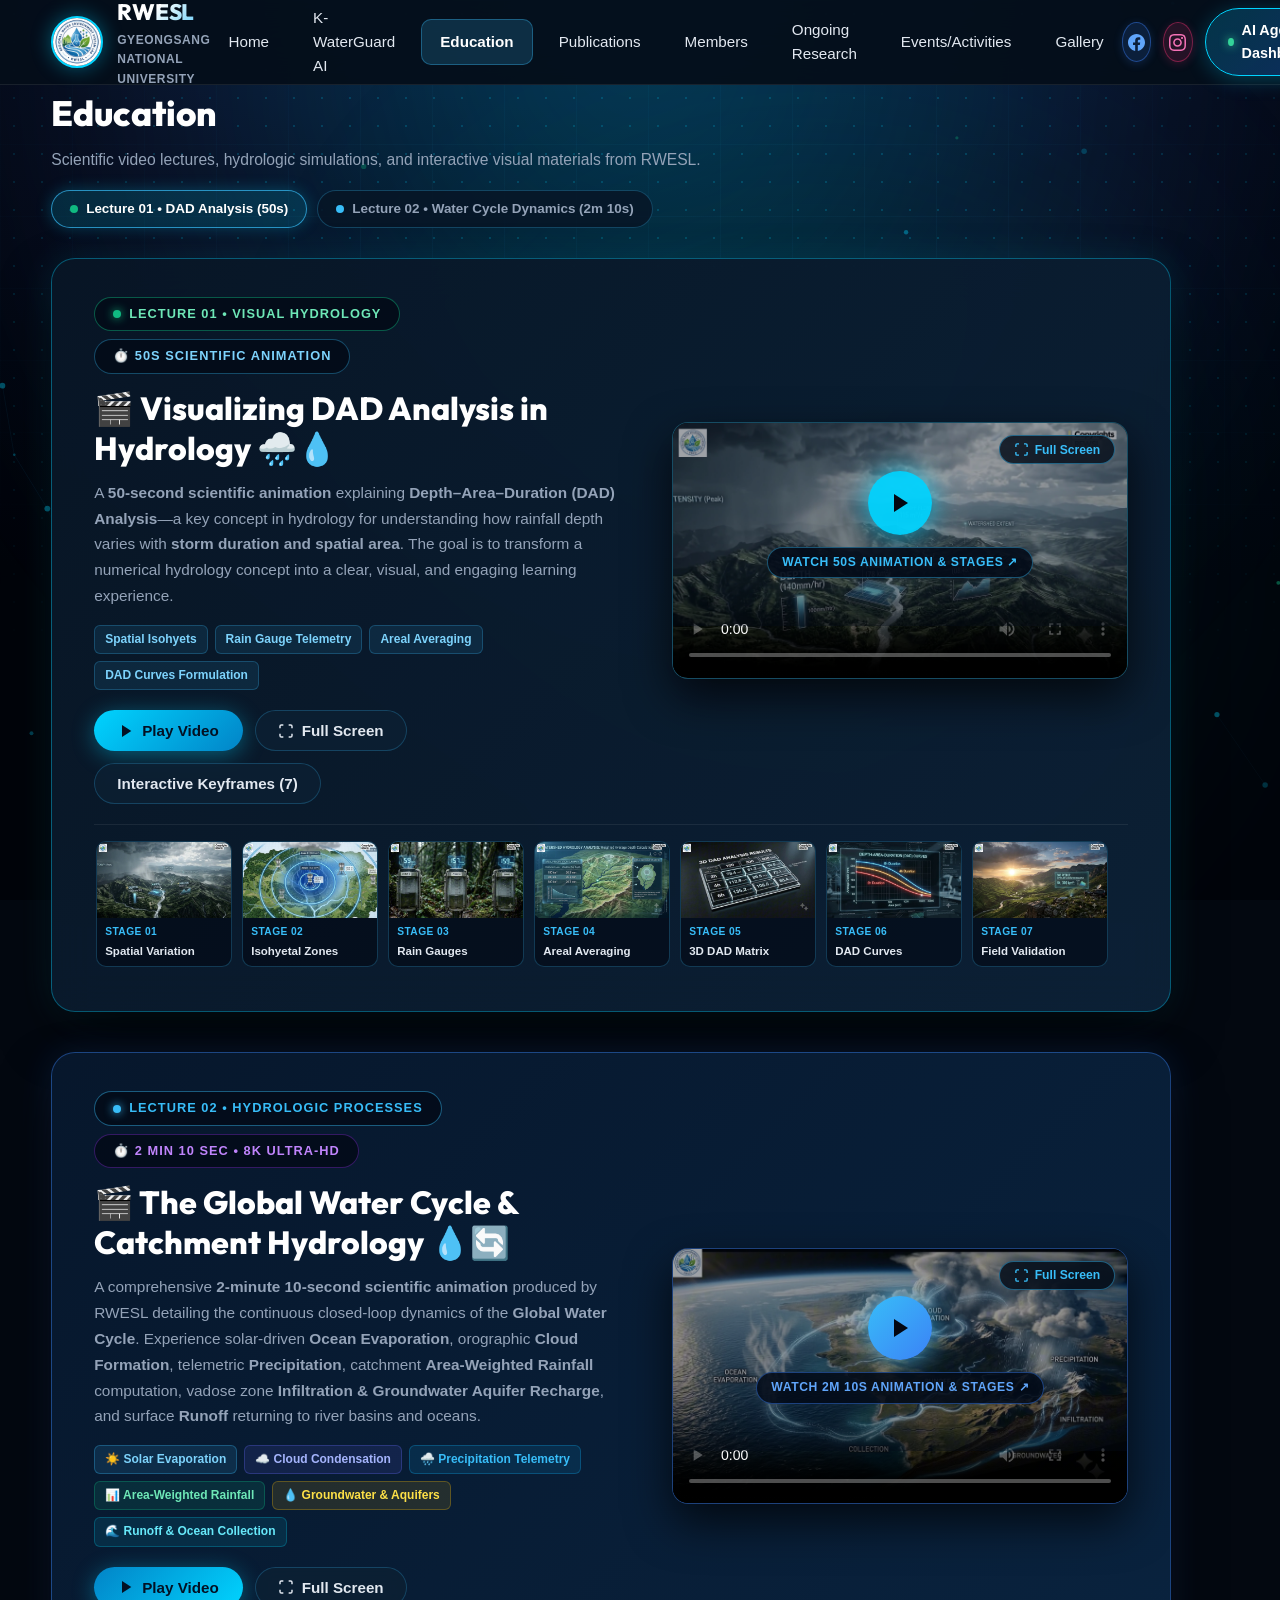
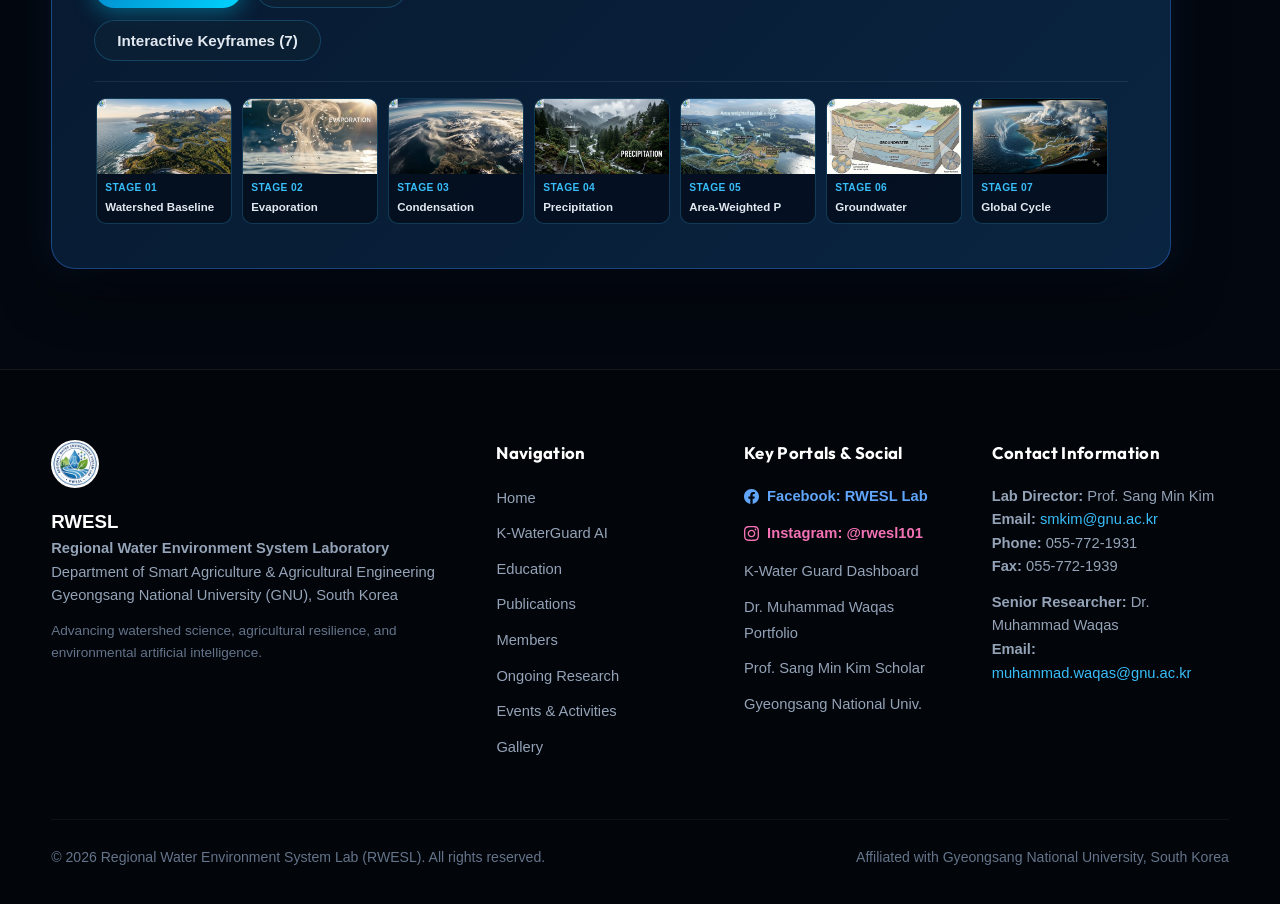
==== commit d2e8e4f1: "Add Water Cycle educational lecture, interactive keyframes, and Lab Instagram page" ====
--- a/education.html
+++ b/education.html
@@ -4,7 +4,7 @@
   <meta charset="UTF-8">
   <meta name="viewport" content="width=device-width, initial-scale=1.0">
   <title>Education | RWESL - Regional Water Environment System Lab</title>
-  <meta name="description" content="RWESL Visual Hydrology Education: Depth-Area-Duration (DAD) Analysis scientific animation and interactive keyframe breakdown.">
+  <meta name="description" content="RWESL Visual Hydrology Education: Depth-Area-Duration (DAD) Analysis and Global Water Cycle scientific animations with interactive keyframe breakdowns.">
   <link rel="icon" type="image/png" href="assets/images/rwesl_logo_circle.png">
   <link rel="preconnect" href="https://fonts.googleapis.com">
   <link rel="preconnect" href="https://fonts.gstatic.com" crossorigin>
@@ -23,6 +23,43 @@
       color: var(--text-muted);
       font-size: 0.98rem;
       margin: 0;
+    }
+
+    .edu-filter-bar {
+      display: flex;
+      gap: 10px;
+      flex-wrap: wrap;
+      margin-top: 18px;
+      margin-bottom: 30px;
+    }
+
+    .edu-filter-pill {
+      background: rgba(8, 22, 38, 0.85);
+      border: 1px solid rgba(56, 189, 248, 0.28);
+      color: #94a3b8;
+      padding: 7px 18px;
+      border-radius: 9999px;
+      font-size: 0.84rem;
+      font-weight: 600;
+      text-decoration: none;
+      transition: all 0.25s ease;
+      display: inline-flex;
+      align-items: center;
+      gap: 8px;
+    }
+
+    .edu-filter-pill:hover,
+    .edu-filter-pill.active {
+      background: rgba(0, 212, 255, 0.15);
+      border-color: rgba(56, 189, 248, 0.7);
+      color: #ffffff;
+      box-shadow: 0 0 15px rgba(0, 212, 255, 0.25);
+    }
+
+    .edu-cards-container {
+      display: flex;
+      flex-direction: column;
+      gap: 40px;
     }
 
     /* Educational Hero Card - Matching Index Banner Exactly */
@@ -38,7 +75,7 @@
       backdrop-filter: blur(20px);
       -webkit-backdrop-filter: blur(20px);
       box-shadow: 0 25px 60px -12px rgba(0, 0, 0, 0.8), 0 0 35px rgba(0, 212, 255, 0.12);
-      padding: 40px 44px;
+      padding: 38px 42px;
       transition: all 0.35s ease;
     }
 
@@ -47,10 +84,21 @@
       box-shadow: 0 30px 70px -10px rgba(0, 0, 0, 0.9), 0 0 45px rgba(0, 212, 255, 0.2);
     }
 
+    .edu-card-watercycle {
+      border: 1px solid rgba(59, 130, 246, 0.4);
+      background: linear-gradient(135deg, rgba(7, 24, 46, 0.95) 0%, rgba(10, 38, 68, 0.95) 100%);
+      box-shadow: 0 25px 60px -12px rgba(0, 0, 0, 0.8), 0 0 35px rgba(59, 130, 246, 0.15);
+    }
+
+    .edu-card-watercycle:hover {
+      border-color: rgba(96, 165, 250, 0.65);
+      box-shadow: 0 30px 70px -10px rgba(0, 0, 0, 0.9), 0 0 45px rgba(59, 130, 246, 0.25);
+    }
+
     .edu-card-grid {
       display: grid;
       grid-template-columns: 1.18fr 1fr;
-      gap: 42px;
+      gap: 40px;
       align-items: center;
     }
 
@@ -60,7 +108,7 @@
         gap: 28px;
       }
       .edu-hero-card {
-        padding: 28px 22px;
+        padding: 26px 20px;
       }
     }
 
@@ -119,6 +167,12 @@
       color: #030712;
       box-shadow: 0 0 28px rgba(0, 212, 255, 0.75);
       transition: transform 0.25s ease, box-shadow 0.25s ease;
+    }
+
+    .play-circle-btn.btn-watercycle {
+      background: linear-gradient(135deg, #38bdf8 0%, #3b82f6 100%);
+      box-shadow: 0 0 28px rgba(56, 189, 248, 0.8);
+      color: #030712;
     }
 
     .video-fs-corner-btn {
@@ -159,6 +213,93 @@
       text-transform: uppercase;
       letter-spacing: 0.05em;
     }
+
+    /* Keyframes Interactive Strip */
+    .edu-stage-strip {
+      display: flex;
+      gap: 10px;
+      overflow-x: auto;
+      padding: 16px 2px 6px;
+      margin-top: 20px;
+      border-top: 1px solid rgba(255, 255, 255, 0.07);
+      scrollbar-width: thin;
+      scrollbar-color: rgba(56, 189, 248, 0.35) transparent;
+    }
+
+    .edu-stage-strip::-webkit-scrollbar {
+      height: 6px;
+    }
+
+    .edu-stage-strip::-webkit-scrollbar-thumb {
+      background: rgba(56, 189, 248, 0.35);
+      border-radius: 9999px;
+    }
+
+    .edu-stage-thumb-card {
+      flex: 0 0 136px;
+      border-radius: 10px;
+      overflow: hidden;
+      border: 1px solid rgba(56, 189, 248, 0.25);
+      background: rgba(3, 11, 24, 0.7);
+      cursor: pointer;
+      transition: all 0.22s ease;
+      text-align: left;
+      padding: 0;
+    }
+
+    .edu-stage-thumb-card:hover {
+      border-color: #38bdf8;
+      transform: translateY(-3px);
+      box-shadow: 0 6px 18px rgba(0, 212, 255, 0.3);
+    }
+
+    .edu-stage-thumb-card img {
+      width: 100%;
+      aspect-ratio: 16 / 9;
+      object-fit: cover;
+      display: block;
+    }
+
+    .edu-stage-thumb-body {
+      padding: 6px 8px;
+    }
+
+    .edu-stage-thumb-num {
+      font-size: 0.64rem;
+      font-weight: 700;
+      color: #38bdf8;
+      text-transform: uppercase;
+      letter-spacing: 0.04em;
+      display: block;
+      margin-bottom: 2px;
+    }
+
+    .edu-stage-thumb-label {
+      font-size: 0.72rem;
+      font-weight: 600;
+      color: #e2e8f0;
+      white-space: nowrap;
+      overflow: hidden;
+      text-overflow: ellipsis;
+      display: block;
+    }
+
+    .feature-tag-list {
+      display: flex;
+      flex-wrap: wrap;
+      gap: 7px;
+      margin-bottom: 20px;
+    }
+
+    .feature-tag {
+      font-size: 0.75rem;
+      font-weight: 600;
+      padding: 4px 10px;
+      border-radius: 6px;
+      background: rgba(56, 189, 248, 0.1);
+      border: 1px solid rgba(56, 189, 248, 0.25);
+      color: #7dd3fc;
+    }
   </style>
 </head>
 <body>
@@ -201,6 +342,11 @@
               <path d="M24 12.073c0-6.627-5.373-12-12-12s-12 5.373-12 12c0 5.99 4.388 10.954 10.125 11.854v-8.385H7.078v-3.47h3.047V9.43c0-3.007 1.792-4.669 4.533-4.669 1.312 0 2.686.235 2.686.235v2.953H15.83c-1.491 0-1.956.925-1.956 1.874v2.25h3.328l-.532 3.47h-2.796v8.385C19.612 23.027 24 18.062 24 12.073z"/>
             </svg>
           </a>
+          <a href="https://www.instagram.com/rwesl101/" target="_blank" rel="noopener noreferrer" class="btn-nav-social btn-nav-insta" title="Follow RWESL on Instagram" aria-label="RWESL Instagram Page">
+            <svg width="17" height="17" viewBox="0 0 24 24" fill="currentColor">
+              <path d="M12 2.163c3.204 0 3.584.012 4.85.07 3.252.148 4.771 1.691 4.919 4.919.058 1.265.069 1.645.069 4.849 0 3.205-.012 3.584-.069 4.849-.149 3.225-1.664 4.771-4.919 4.919-1.266.058-1.644.07-4.85.07-3.204 0-3.584-.012-4.849-.07-3.26-.149-4.771-1.699-4.919-4.92-.058-1.265-.07-1.644-.07-4.849 0-3.204.013-3.583.07-4.849.149-3.227 1.664-4.771 4.919-4.919 1.266-.057 1.645-.069 4.849-.069zm0-2.163c-3.259 0-3.667.014-4.947.072-4.358.2-6.78 2.618-6.98 6.98-.059 1.281-.073 1.689-.073 4.948 0 3.259.014 3.668.072 4.948.2 4.358 2.618 6.78 6.98 6.98 1.281.058 1.689.072 4.948.072 3.259 0 3.668-.014 4.948-.072 4.354-.2 6.782-2.618 6.979-6.98.059-1.28.073-1.689.073-4.948 0-3.259-.014-3.667-.072-4.947-.196-4.354-2.617-6.78-6.979-6.98-1.281-.059-1.69-.073-4.949-.073zm0 5.838c-3.403 0-6.162 2.759-6.162 6.162s2.759 6.163 6.162 6.163 6.162-2.759 6.162-6.163c0-3.403-2.759-6.162-6.162-6.162zm0 10.162c-2.209 0-4-1.79-4-4 0-2.209 1.791-4 4-4s4 1.791 4 4c0 2.21-1.791 4-4 4zm6.406-11.845c-.796 0-1.441.645-1.441 1.44s.645 1.44 1.441 1.44c.795 0 1.439-.645 1.439-1.44s-.644-1.44-1.439-1.44z"/>
+            </svg>
+          </a>
           <a href="https://muhammadwaqas07171991-tech.github.io/k-waterguard-dashboard/" target="_blank" rel="noopener noreferrer" class="btn-nav-agent">
             <span class="pulse-indicator"></span>
             AI Agent Dashboard
@@ -214,104 +360,335 @@
     <div class="container" style="padding-top: 40px; padding-bottom: 90px;">
       
       <!-- Page Header (Left-aligned) -->
-      <div style="margin-bottom: 28px;">
+      <div style="margin-bottom: 16px;">
         <h1 class="edu-page-title">Education</h1>
-        <p class="edu-page-subtitle">Video lectures and educational materials from RWESL.</p>
-      </div>
-
-      <!-- Hero Lecture Card: Displayed exactly like the provided screenshot -->
-      <div class="edu-hero-card">
-        <div class="edu-card-grid">
-          
-          <!-- Left Column: Content & Badges -->
-          <div>
-            <div class="broadcast-badge-pill" style="border-color: rgba(16, 185, 129, 0.45); color: #6ee7b7; margin-bottom: 14px;">
-              <span class="live-rec-dot" style="background-color: #10b981; box-shadow: 0 0 10px #10b981;"></span>
-              <span>LECTURE 01 • VISUAL HYDROLOGY</span>
-            </div>
-
-            <h2 style="font-family: var(--font-heading); font-size: clamp(1.6rem, 2.6vw, 2.25rem); font-weight: 800; color: #ffffff; line-height: 1.25; margin-bottom: 14px;">
-              🎬 Visualizing DAD Analysis in Hydrology 🌧️💧
-            </h2>
-
-            <p style="color: var(--text-muted); font-size: 0.98rem; line-height: 1.68; margin-bottom: 24px;">
-              A <strong>50-second scientific animation</strong> explaining <strong>Depth–Area–Duration (DAD) Analysis</strong>—a key concept in hydrology for understanding how rainfall depth varies with <strong>storm duration and spatial area</strong>. The goal is to transform a numerical hydrology concept into a clear, visual, and engaging learning experience.
-            </p>
-
-            <div style="display: flex; gap: 12px; flex-wrap: wrap;">
-              <button type="button" class="btn btn-primary" onclick="playDadVideo()" style="display: inline-flex; align-items: center; gap: 8px; padding: 11px 24px; border-radius: 9999px; font-weight: 700; cursor: pointer; border: none;">
-                <svg width="16" height="16" viewBox="0 0 24 24" fill="currentColor"><polygon points="6 3 20 12 6 21 6 3"></polygon></svg>
-                <span>Play Video</span>
-              </button>
-              <button type="button" class="btn btn-secondary" onclick="toggleFullscreen()" style="display: inline-flex; align-items: center; gap: 8px; padding: 11px 22px; border-radius: 9999px; font-weight: 600; cursor: pointer;">
-                <svg width="16" height="16" viewBox="0 0 24 24" fill="none" stroke="currentColor" stroke-width="2.2"><path d="M8 3H5a2 2 0 0 0-2 2v3m18 0V5a2 2 0 0 0-2-2h-3m0 18h3a2 2 0 0 0 2-2v-3M3 16v3a2 2 0 0 0 2 2h3"></path></svg>
-                <span>Full Screen</span>
-              </button>
-              <button type="button" class="btn btn-secondary" onclick="openDadModal(0)" style="display: inline-flex; align-items: center; gap: 8px; padding: 11px 22px; border-radius: 9999px; font-weight: 600; cursor: pointer;">
-                <span>Interactive Keyframes</span>
-              </button>
-            </div>
-          </div>
-
-          <!-- Right Column: Video & Preview with Play Overlay -->
-          <div>
-            <div class="video-preview-box">
-              <button type="button" class="video-fs-corner-btn" onclick="toggleFullscreen()" title="Toggle Fullscreen">
-                <svg width="15" height="15" viewBox="0 0 24 24" fill="none" stroke="currentColor" stroke-width="2.2">
-                  <path d="M8 3H5a2 2 0 0 0-2 2v3m18 0V5a2 2 0 0 0-2-2h-3m0 18h3a2 2 0 0 0 2-2v-3M3 16v3a2 2 0 0 0 2 2h3"></path>
-                </svg>
-                <span>Full Screen</span>
-              </button>
-
-              <video id="dadLectureVideo" controls playsinline preload="metadata" poster="assets/images/dad_screens/screen_01_spatial_variation.jpg">
-                <!-- Local Video -->
-                <source src="assets/videos/dad_analysis_animation.mp4" type="video/mp4">
-                <!-- CDN Fallbacks -->
-                <source src="https://muhammadwaqas07171991-tech.github.io/k-waterguard-dashboard/assets/videos/dad_analysis_animation.mp4" type="video/mp4">
-                <source src="https://muhammadwaqas07171991-tech.github.io/rwesl-/assets/videos/dad_analysis_animation.mp4" type="video/mp4">
-                Your browser does not support the video tag.
-              </video>
-
-              <div id="dadVideoOverlay" class="video-play-overlay" onclick="playDadVideo()">
-                <div class="play-circle-btn">
-                  <svg width="24" height="24" viewBox="0 0 24 24" fill="currentColor">
-                    <polygon points="6 3 20 12 6 21 6 3"></polygon>
-                  </svg>
-                </div>
-                <span class="play-badge-pill">
-                  Watch 50s Animation & Stages ↗
-                </span>
-              </div>
-            </div>
-          </div>
-
+        <p class="edu-page-subtitle">Scientific video lectures, hydrologic simulations, and interactive visual materials from RWESL.</p>
+        
+        <!-- Module Navigation Bar -->
+        <div class="edu-filter-bar">
+          <a href="#lecture-dad" class="edu-filter-pill active">
+            <span style="display: inline-block; width: 8px; height: 8px; border-radius: 50%; background: #10b981;"></span>
+            Lecture 01 • DAD Analysis (50s)
+          </a>
+          <a href="#lecture-water-cycle" class="edu-filter-pill">
+            <span style="display: inline-block; width: 8px; height: 8px; border-radius: 50%; background: #38bdf8;"></span>
+            Lecture 02 • Water Cycle Dynamics (2m 10s)
+          </a>
         </div>
       </div>
 
+      <div class="edu-cards-container">
+
+        <!-- ========================================== -->
+        <!-- LECTURE 01: DAD Analysis in Hydrology     -->
+        <!-- ========================================== -->
+        <div id="lecture-dad" class="edu-hero-card">
+          <div class="edu-card-grid">
+            
+            <!-- Left Column: Content & Badges -->
+            <div>
+              <div style="display: flex; gap: 8px; flex-wrap: wrap; margin-bottom: 14px;">
+                <div class="broadcast-badge-pill" style="border-color: rgba(16, 185, 129, 0.45); color: #6ee7b7; margin-bottom: 0;">
+                  <span class="live-rec-dot" style="background-color: #10b981; box-shadow: 0 0 10px #10b981;"></span>
+                  <span>LECTURE 01 • VISUAL HYDROLOGY</span>
+                </div>
+                <div class="broadcast-badge-pill" style="border-color: rgba(56, 189, 248, 0.35); color: #7dd3fc; margin-bottom: 0;">
+                  <span>⏱️ 50s SCIENTIFIC ANIMATION</span>
+                </div>
+              </div>
+
+              <h2 style="font-family: var(--font-heading); font-size: clamp(1.6rem, 2.5vw, 2.15rem); font-weight: 800; color: #ffffff; line-height: 1.25; margin-bottom: 12px;">
+                🎬 Visualizing DAD Analysis in Hydrology 🌧️💧
+              </h2>
+
+              <p style="color: var(--text-muted); font-size: 0.96rem; line-height: 1.68; margin-bottom: 16px;">
+                A <strong>50-second scientific animation</strong> explaining <strong>Depth–Area–Duration (DAD) Analysis</strong>—a key concept in hydrology for understanding how rainfall depth varies with <strong>storm duration and spatial area</strong>. The goal is to transform a numerical hydrology concept into a clear, visual, and engaging learning experience.
+              </p>
+
+              <div class="feature-tag-list">
+                <span class="feature-tag">Spatial Isohyets</span>
+                <span class="feature-tag">Rain Gauge Telemetry</span>
+                <span class="feature-tag">Areal Averaging</span>
+                <span class="feature-tag">DAD Curves Formulation</span>
+              </div>
+
+              <div style="display: flex; gap: 12px; flex-wrap: wrap;">
+                <button type="button" class="btn btn-primary" onclick="playDadVideo()" style="display: inline-flex; align-items: center; gap: 8px; padding: 11px 24px; border-radius: 9999px; font-weight: 700; cursor: pointer; border: none;">
+                  <svg width="16" height="16" viewBox="0 0 24 24" fill="currentColor"><polygon points="6 3 20 12 6 21 6 3"></polygon></svg>
+                  <span>Play Video</span>
+                </button>
+                <button type="button" class="btn btn-secondary" onclick="toggleFullscreenDad()" style="display: inline-flex; align-items: center; gap: 8px; padding: 11px 22px; border-radius: 9999px; font-weight: 600; cursor: pointer;">
+                  <svg width="16" height="16" viewBox="0 0 24 24" fill="none" stroke="currentColor" stroke-width="2.2"><path d="M8 3H5a2 2 0 0 0-2 2v3m18 0V5a2 2 0 0 0-2-2h-3m0 18h3a2 2 0 0 0 2-2v-3M3 16v3a2 2 0 0 0 2 2h3"></path></svg>
+                  <span>Full Screen</span>
+                </button>
+                <button type="button" class="btn btn-secondary" onclick="openDadModal(0)" style="display: inline-flex; align-items: center; gap: 8px; padding: 11px 22px; border-radius: 9999px; font-weight: 600; cursor: pointer;">
+                  <span>Interactive Keyframes (7)</span>
+                </button>
+              </div>
+            </div>
+
+            <!-- Right Column: Video & Preview with Play Overlay -->
+            <div>
+              <div class="video-preview-box">
+                <button type="button" class="video-fs-corner-btn" onclick="toggleFullscreenDad()" title="Toggle Fullscreen">
+                  <svg width="15" height="15" viewBox="0 0 24 24" fill="none" stroke="currentColor" stroke-width="2.2">
+                    <path d="M8 3H5a2 2 0 0 0-2 2v3m18 0V5a2 2 0 0 0-2-2h-3m0 18h3a2 2 0 0 0 2-2v-3M3 16v3a2 2 0 0 0 2 2h3"></path>
+                  </svg>
+                  <span>Full Screen</span>
+                </button>
+
+                <video id="dadLectureVideo" controls playsinline preload="metadata" poster="assets/images/dad_screens/screen_01_spatial_variation.jpg">
+                  <!-- Local Video -->
+                  <source src="assets/videos/dad_analysis_animation.mp4" type="video/mp4">
+                  <!-- Alternative & CDN Fallbacks -->
+                  <source src="https://muhammadwaqas07171991-tech.github.io/k-waterguard-dashboard/assets/videos/dad_analysis_animation.mp4" type="video/mp4">
+                  <source src="https://muhammadwaqas07171991-tech.github.io/rwesl-/assets/videos/dad_analysis_animation.mp4" type="video/mp4">
+                  Your browser does not support the video tag.
+                </video>
+
+                <div id="dadVideoOverlay" class="video-play-overlay" onclick="playDadVideo()">
+                  <div class="play-circle-btn">
+                    <svg width="24" height="24" viewBox="0 0 24 24" fill="currentColor">
+                      <polygon points="6 3 20 12 6 21 6 3"></polygon>
+                    </svg>
+                  </div>
+                  <span class="play-badge-pill">
+                    Watch 50s Animation & Stages ↗
+                  </span>
+                </div>
+              </div>
+            </div>
+
+          </div>
+
+          <!-- DAD Keyframes Interactive Thumbnail Strip -->
+          <div class="edu-stage-strip">
+            <div class="edu-stage-thumb-card" onclick="openDadModal(0)" title="Stage 01: Spatial Rainfall Variation">
+              <img src="assets/images/dad_screens/screen_01_spatial_variation.webp" alt="Stage 01" loading="lazy">
+              <div class="edu-stage-thumb-body">
+                <span class="edu-stage-thumb-num">Stage 01</span>
+                <span class="edu-stage-thumb-label">Spatial Variation</span>
+              </div>
+            </div>
+            <div class="edu-stage-thumb-card" onclick="openDadModal(1)" title="Stage 02: Monitoring Zones">
+              <img src="assets/images/dad_screens/screen_02_monitoring_zones.webp" alt="Stage 02" loading="lazy">
+              <div class="edu-stage-thumb-body">
+                <span class="edu-stage-thumb-num">Stage 02</span>
+                <span class="edu-stage-thumb-label">Isohyetal Zones</span>
+              </div>
+            </div>
+            <div class="edu-stage-thumb-card" onclick="openDadModal(2)" title="Stage 03: Gauge Telemetry">
+              <img src="assets/images/dad_screens/screen_03_gauge_telemetry.webp" alt="Stage 03" loading="lazy">
+              <div class="edu-stage-thumb-body">
+                <span class="edu-stage-thumb-num">Stage 03</span>
+                <span class="edu-stage-thumb-label">Rain Gauges</span>
+              </div>
+            </div>
+            <div class="edu-stage-thumb-card" onclick="openDadModal(3)" title="Stage 04: Area-Weighted Averaging">
+              <img src="assets/images/dad_screens/screen_04_weighted_averaging.webp" alt="Stage 04" loading="lazy">
+              <div class="edu-stage-thumb-body">
+                <span class="edu-stage-thumb-num">Stage 04</span>
+                <span class="edu-stage-thumb-label">Areal Averaging</span>
+              </div>
+            </div>
+            <div class="edu-stage-thumb-card" onclick="openDadModal(4)" title="Stage 05: DAD Results Matrix">
+              <img src="assets/images/dad_screens/screen_05_dad_matrix_results.webp" alt="Stage 05" loading="lazy">
+              <div class="edu-stage-thumb-body">
+                <span class="edu-stage-thumb-num">Stage 05</span>
+                <span class="edu-stage-thumb-label">3D DAD Matrix</span>
+              </div>
+            </div>
+            <div class="edu-stage-thumb-card" onclick="openDadModal(5)" title="Stage 06: DAD Curves Formulation">
+              <img src="assets/images/dad_screens/screen_06_dad_curves.webp" alt="Stage 06" loading="lazy">
+              <div class="edu-stage-thumb-body">
+                <span class="edu-stage-thumb-num">Stage 06</span>
+                <span class="edu-stage-thumb-label">DAD Curves</span>
+              </div>
+            </div>
+            <div class="edu-stage-thumb-card" onclick="openDadModal(6)" title="Stage 07: Watershed Validation">
+              <img src="assets/images/dad_screens/screen_07_watershed_validation.webp" alt="Stage 07" loading="lazy">
+              <div class="edu-stage-thumb-body">
+                <span class="edu-stage-thumb-num">Stage 07</span>
+                <span class="edu-stage-thumb-label">Field Validation</span>
+              </div>
+            </div>
+          </div>
+
+        </div>
+
+        <!-- ========================================== -->
+        <!-- LECTURE 02: The Global Water Cycle         -->
+        <!-- ========================================== -->
+        <div id="lecture-water-cycle" class="edu-hero-card edu-card-watercycle">
+          <div class="edu-card-grid">
+            
+            <!-- Left Column: Content & Badges -->
+            <div>
+              <div style="display: flex; gap: 8px; flex-wrap: wrap; margin-bottom: 14px;">
+                <div class="broadcast-badge-pill" style="border-color: rgba(56, 189, 248, 0.45); color: #38bdf8; margin-bottom: 0;">
+                  <span class="live-rec-dot" style="background-color: #38bdf8; box-shadow: 0 0 10px #38bdf8;"></span>
+                  <span>LECTURE 02 • HYDROLOGIC PROCESSES</span>
+                </div>
+                <div class="broadcast-badge-pill" style="border-color: rgba(147, 51, 234, 0.35); color: #c084fc; margin-bottom: 0;">
+                  <span>⏱️ 2 MIN 10 SEC • 8K ULTRA-HD</span>
+                </div>
+              </div>
+
+              <h2 style="font-family: var(--font-heading); font-size: clamp(1.6rem, 2.5vw, 2.15rem); font-weight: 800; color: #ffffff; line-height: 1.25; margin-bottom: 12px;">
+                🎬 The Global Water Cycle & Catchment Hydrology 💧🔄
+              </h2>
+
+              <p style="color: var(--text-muted); font-size: 0.96rem; line-height: 1.68; margin-bottom: 16px;">
+                A comprehensive <strong>2-minute 10-second scientific animation</strong> produced by RWESL detailing the continuous closed-loop dynamics of the <strong>Global Water Cycle</strong>. Experience solar-driven <strong>Ocean Evaporation</strong>, orographic <strong>Cloud Formation</strong>, telemetric <strong>Precipitation</strong>, catchment <strong>Area-Weighted Rainfall</strong> computation, vadose zone <strong>Infiltration & Groundwater Aquifer Recharge</strong>, and surface <strong>Runoff</strong> returning to river basins and oceans.
+              </p>
+
+              <div class="feature-tag-list">
+                <span class="feature-tag" style="background: rgba(56, 189, 248, 0.12); color: #7dd3fc; border-color: rgba(56, 189, 248, 0.3);">☀️ Solar Evaporation</span>
+                <span class="feature-tag" style="background: rgba(99, 102, 241, 0.12); color: #a5b4fc; border-color: rgba(99, 102, 241, 0.3);">☁️ Cloud Condensation</span>
+                <span class="feature-tag" style="background: rgba(14, 165, 233, 0.12); color: #38bdf8; border-color: rgba(14, 165, 233, 0.3);">🌧️ Precipitation Telemetry</span>
+                <span class="feature-tag" style="background: rgba(16, 185, 129, 0.12); color: #6ee7b7; border-color: rgba(16, 185, 129, 0.3);">📊 Area-Weighted Rainfall</span>
+                <span class="feature-tag" style="background: rgba(234, 179, 8, 0.12); color: #fde047; border-color: rgba(234, 179, 8, 0.3);">💧 Groundwater & Aquifers</span>
+                <span class="feature-tag" style="background: rgba(6, 182, 212, 0.12); color: #67e8f9; border-color: rgba(6, 182, 212, 0.3);">🌊 Runoff & Ocean Collection</span>
+              </div>
+
+              <div style="display: flex; gap: 12px; flex-wrap: wrap;">
+                <button type="button" class="btn btn-primary" onclick="playWaterCycleVideo()" style="display: inline-flex; align-items: center; gap: 8px; padding: 11px 24px; border-radius: 9999px; font-weight: 700; cursor: pointer; border: none; background: linear-gradient(135deg, #0284c7 0%, #00d4ff 100%);">
+                  <svg width="16" height="16" viewBox="0 0 24 24" fill="currentColor"><polygon points="6 3 20 12 6 21 6 3"></polygon></svg>
+                  <span>Play Video</span>
+                </button>
+                <button type="button" class="btn btn-secondary" onclick="toggleFullscreenWaterCycle()" style="display: inline-flex; align-items: center; gap: 8px; padding: 11px 22px; border-radius: 9999px; font-weight: 600; cursor: pointer;">
+                  <svg width="16" height="16" viewBox="0 0 24 24" fill="none" stroke="currentColor" stroke-width="2.2"><path d="M8 3H5a2 2 0 0 0-2 2v3m18 0V5a2 2 0 0 0-2-2h-3m0 18h3a2 2 0 0 0 2-2v-3M3 16v3a2 2 0 0 0 2 2h3"></path></svg>
+                  <span>Full Screen</span>
+                </button>
+                <button type="button" class="btn btn-secondary" onclick="openWaterCycleModal(0)" style="display: inline-flex; align-items: center; gap: 8px; padding: 11px 22px; border-radius: 9999px; font-weight: 600; cursor: pointer;">
+                  <span>Interactive Keyframes (7)</span>
+                </button>
+              </div>
+            </div>
+
+            <!-- Right Column: Video Player & Preview -->
+            <div>
+              <div class="video-preview-box" style="border-color: rgba(59, 130, 246, 0.5);">
+                <button type="button" class="video-fs-corner-btn" onclick="toggleFullscreenWaterCycle()" title="Toggle Fullscreen">
+                  <svg width="15" height="15" viewBox="0 0 24 24" fill="none" stroke="currentColor" stroke-width="2.2">
+                    <path d="M8 3H5a2 2 0 0 0-2 2v3m18 0V5a2 2 0 0 0-2-2h-3m0 18h3a2 2 0 0 0 2-2v-3M3 16v3a2 2 0 0 0 2 2h3"></path>
+                  </svg>
+                  <span>Full Screen</span>
+                </button>
+
+                <video id="waterCycleLectureVideo" controls playsinline preload="metadata" poster="assets/images/water_cycle_screens/screen_07_global_water_cycle_synthesis.webp">
+                  <!-- Local Video files (with space-safe paths) -->
+                  <source src="assets/videos/water_cycle_animation.mp4" type="video/mp4">
+                  <source src="assets/videos/water_cycle.mp4" type="video/mp4">
+                  <source src="../Water%20Cycle.mp4" type="video/mp4">
+                  <!-- CDN Fallbacks -->
+                  <source src="https://muhammadwaqas07171991-tech.github.io/k-waterguard-dashboard/assets/videos/water_cycle_animation.mp4" type="video/mp4">
+                  <source src="https://muhammadwaqas07171991-tech.github.io/rwesl-/assets/videos/water_cycle_animation.mp4" type="video/mp4">
+                  Your browser does not support the video tag.
+                </video>
+
+                <div id="waterCycleVideoOverlay" class="video-play-overlay" onclick="playWaterCycleVideo()">
+                  <div class="play-circle-btn btn-watercycle">
+                    <svg width="24" height="24" viewBox="0 0 24 24" fill="currentColor">
+                      <polygon points="6 3 20 12 6 21 6 3"></polygon>
+                    </svg>
+                  </div>
+                  <span class="play-badge-pill" style="color: #60a5fa; border-color: rgba(59, 130, 246, 0.45);">
+                    Watch 2m 10s Animation & Stages ↗
+                  </span>
+                </div>
+              </div>
+            </div>
+
+          </div>
+
+          <!-- Water Cycle Keyframes Interactive Thumbnail Strip -->
+          <div class="edu-stage-strip">
+            <div class="edu-stage-thumb-card" onclick="openWaterCycleModal(0)" title="Stage 01: Watershed Landscape & Baseline">
+              <img src="assets/images/water_cycle_screens/screen_01_watershed_panorama.webp" alt="Stage 01" loading="lazy">
+              <div class="edu-stage-thumb-body">
+                <span class="edu-stage-thumb-num">Stage 01</span>
+                <span class="edu-stage-thumb-label">Watershed Baseline</span>
+              </div>
+            </div>
+            <div class="edu-stage-thumb-card" onclick="openWaterCycleModal(1)" title="Stage 02: Thermal Evaporation Flux">
+              <img src="assets/images/water_cycle_screens/screen_02_evaporation_flux.webp" alt="Stage 02" loading="lazy">
+              <div class="edu-stage-thumb-body">
+                <span class="edu-stage-thumb-num">Stage 02</span>
+                <span class="edu-stage-thumb-label">Evaporation</span>
+              </div>
+            </div>
+            <div class="edu-stage-thumb-card" onclick="openWaterCycleModal(2)" title="Stage 03: Orographic Cloud Formation">
+              <img src="assets/images/water_cycle_screens/screen_03_atmospheric_condensation.webp" alt="Stage 03" loading="lazy">
+              <div class="edu-stage-thumb-body">
+                <span class="edu-stage-thumb-num">Stage 03</span>
+                <span class="edu-stage-thumb-label">Condensation</span>
+              </div>
+            </div>
+            <div class="edu-stage-thumb-card" onclick="openWaterCycleModal(3)" title="Stage 04: Rain Gauge Telemetry">
+              <img src="assets/images/water_cycle_screens/screen_04_precipitation_telemetry.webp" alt="Stage 04" loading="lazy">
+              <div class="edu-stage-thumb-body">
+                <span class="edu-stage-thumb-num">Stage 04</span>
+                <span class="edu-stage-thumb-label">Precipitation</span>
+              </div>
+            </div>
+            <div class="edu-stage-thumb-card" onclick="openWaterCycleModal(4)" title="Stage 05: Area-Weighted Rainfall Computation">
+              <img src="assets/images/water_cycle_screens/screen_05_area_weighted_rainfall.webp" alt="Stage 05" loading="lazy">
+              <div class="edu-stage-thumb-body">
+                <span class="edu-stage-thumb-num">Stage 05</span>
+                <span class="edu-stage-thumb-label">Area-Weighted P</span>
+              </div>
+            </div>
+            <div class="edu-stage-thumb-card" onclick="openWaterCycleModal(5)" title="Stage 06: Groundwater & Hydrogeology">
+              <img src="assets/images/water_cycle_screens/screen_06_groundwater_hydrogeology.webp" alt="Stage 06" loading="lazy">
+              <div class="edu-stage-thumb-body">
+                <span class="edu-stage-thumb-num">Stage 06</span>
+                <span class="edu-stage-thumb-label">Groundwater</span>
+              </div>
+            </div>
+            <div class="edu-stage-thumb-card" onclick="openWaterCycleModal(6)" title="Stage 07: Global Hydrologic Synthesis">
+              <img src="assets/images/water_cycle_screens/screen_07_global_water_cycle_synthesis.webp" alt="Stage 07" loading="lazy">
+              <div class="edu-stage-thumb-body">
+                <span class="edu-stage-thumb-num">Stage 07</span>
+                <span class="edu-stage-thumb-label">Global Cycle</span>
+              </div>
+            </div>
+          </div>
+
+        </div>
+
+      </div>
+
     </div>
   </main>
 
-  <!-- Interactive 7-Stage Keyframes Lightbox Modal -->
-  <div id="dadModalBackdrop" onclick="handleDadBackdrop(event)" style="display: none; position: fixed; inset: 0; z-index: 1000; background: rgba(2, 6, 15, 0.92); backdrop-filter: blur(16px); -webkit-backdrop-filter: blur(16px); align-items: center; justify-content: center; padding: 20px;">
-    <div style="position: relative; max-width: 960px; width: 100%; background: rgba(8, 20, 38, 0.95); border: 1px solid rgba(56, 189, 248, 0.35); border-radius: 20px; overflow: hidden; box-shadow: 0 25px 70px rgba(0, 0, 0, 0.85);">
+  <!-- Interactive 7-Stage Keyframes Lightbox Modal (Universal for all lectures) -->
+  <div id="dadModalBackdrop" onclick="handleEduBackdrop(event)" style="display: none; position: fixed; inset: 0; z-index: 1000; background: rgba(2, 6, 15, 0.94); backdrop-filter: blur(16px); -webkit-backdrop-filter: blur(16px); align-items: center; justify-content: center; padding: 20px;">
+    <div style="position: relative; max-width: 980px; width: 100%; background: rgba(8, 20, 38, 0.96); border: 1px solid rgba(56, 189, 248, 0.4); border-radius: 20px; overflow: hidden; box-shadow: 0 25px 70px rgba(0, 0, 0, 0.9);">
       
-      <div style="padding: 18px 24px; border-bottom: 1px solid rgba(255, 255, 255, 0.08); display: flex; align-items: center; justify-content: space-between; gap: 14px;">
+      <!-- Modal Header -->
+      <div style="padding: 16px 24px; border-bottom: 1px solid rgba(255, 255, 255, 0.08); display: flex; align-items: center; justify-content: space-between; gap: 14px;">
         <div>
-          <span id="dadModalCounter" style="font-size: 0.75rem; font-weight: 700; text-transform: uppercase; letter-spacing: 0.06em; color: #38bdf8; display: block; margin-bottom: 2px;">Screen 1 of 7</span>
-          <h3 id="dadModalTitle" style="font-family: var(--font-heading); font-size: 1.15rem; color: #fff; margin: 0; font-weight: 700;">Stage 01: Spatial Rainfall Variation Across Watershed</h3>
+          <div style="display: flex; align-items: center; gap: 10px; margin-bottom: 3px;">
+            <span id="eduModalLectureTag" style="font-size: 0.72rem; font-weight: 700; text-transform: uppercase; letter-spacing: 0.06em; padding: 2px 8px; border-radius: 4px; background: rgba(56, 189, 248, 0.15); border: 1px solid rgba(56, 189, 248, 0.3); color: #38bdf8;">Visual Hydrology</span>
+            <span id="dadModalCounter" style="font-size: 0.75rem; font-weight: 700; text-transform: uppercase; letter-spacing: 0.06em; color: #94a3b8;">Screen 1 of 7</span>
+          </div>
+          <h3 id="dadModalTitle" style="font-family: var(--font-heading); font-size: 1.15rem; color: #fff; margin: 0; font-weight: 700;">Stage 01</h3>
         </div>
-        <button onclick="closeDadModal()" style="background: rgba(255, 255, 255, 0.08); border: 1px solid rgba(255, 255, 255, 0.15); color: #fff; width: 34px; height: 34px; border-radius: 50%; display: flex; align-items: center; justify-content: center; cursor: pointer; font-size: 1.1rem; line-height: 1;">&times;</button>
+        <button onclick="closeEduModal()" aria-label="Close modal" style="background: rgba(255, 255, 255, 0.08); border: 1px solid rgba(255, 255, 255, 0.15); color: #fff; width: 36px; height: 36px; border-radius: 50%; display: flex; align-items: center; justify-content: center; cursor: pointer; font-size: 1.25rem; line-height: 1;">&times;</button>
       </div>
 
-      <div style="position: relative; width: 100%; background: #000; display: flex; align-items: center; justify-content: center; max-height: 65vh; overflow: hidden;">
-        <button onclick="navDadModal(-1)" style="position: absolute; left: 16px; top: 50%; transform: translateY(-50%); background: rgba(3, 11, 24, 0.75); border: 1px solid rgba(56, 189, 248, 0.4); color: #fff; width: 44px; height: 44px; border-radius: 50%; display: flex; align-items: center; justify-content: center; cursor: pointer; z-index: 10; font-size: 1.2rem;">◀</button>
-        <img id="dadModalImg" src="assets/images/dad_screens/screen_01_spatial_variation.jpg" alt="DAD Large Screen" style="max-width: 100%; max-height: 65vh; object-fit: contain; display: block;">
-        <button onclick="navDadModal(1)" style="position: absolute; right: 16px; top: 50%; transform: translateY(-50%); background: rgba(3, 11, 24, 0.75); border: 1px solid rgba(56, 189, 248, 0.4); color: #fff; width: 44px; height: 44px; border-radius: 50%; display: flex; align-items: center; justify-content: center; cursor: pointer; z-index: 10; font-size: 1.2rem;">▶</button>
+      <!-- Image Canvas Area with Prev/Next buttons -->
+      <div style="position: relative; width: 100%; background: #000; display: flex; align-items: center; justify-content: center; max-height: 65vh; min-height: 280px; overflow: hidden;">
+        <button onclick="navEduModal(-1)" aria-label="Previous frame" style="position: absolute; left: 16px; top: 50%; transform: translateY(-50%); background: rgba(3, 11, 24, 0.8); border: 1px solid rgba(56, 189, 248, 0.4); color: #fff; width: 44px; height: 44px; border-radius: 50%; display: flex; align-items: center; justify-content: center; cursor: pointer; z-index: 10; font-size: 1.2rem; transition: transform 0.2s ease;">◀</button>
+        <img id="dadModalImg" src="assets/images/dad_screens/screen_01_spatial_variation.jpg" alt="Scientific Keyframe Screen" style="max-width: 100%; max-height: 65vh; object-fit: contain; display: block;">
+        <button onclick="navEduModal(1)" aria-label="Next frame" style="position: absolute; right: 16px; top: 50%; transform: translateY(-50%); background: rgba(3, 11, 24, 0.8); border: 1px solid rgba(56, 189, 248, 0.4); color: #fff; width: 44px; height: 44px; border-radius: 50%; display: flex; align-items: center; justify-content: center; cursor: pointer; z-index: 10; font-size: 1.2rem; transition: transform 0.2s ease;">▶</button>
       </div>
 
-      <div style="padding: 14px 20px; background: rgba(4, 12, 26, 0.95); border-top: 1px solid rgba(255, 255, 255, 0.08); display: flex; align-items: center; justify-content: space-between; gap: 14px; flex-wrap: wrap;">
-        <p id="dadModalDesc" style="font-size: 0.86rem; color: #cbd5e1; line-height: 1.45; margin: 0; max-width: 820px;"></p>
-        <a id="dadModalDownload" href="" download target="_blank" style="padding: 6px 14px; border-radius: 9999px; font-size: 0.78rem; font-weight: 700; text-decoration: none; background: rgba(56, 189, 248, 0.15); border: 1px solid rgba(56, 189, 248, 0.4); color: #38bdf8; display: inline-flex; align-items: center; gap: 6px;">
+      <!-- Footer Info & Download -->
+      <div style="padding: 14px 22px; background: rgba(4, 12, 26, 0.95); border-top: 1px solid rgba(255, 255, 255, 0.08); display: flex; align-items: center; justify-content: space-between; gap: 14px; flex-wrap: wrap;">
+        <p id="dadModalDesc" style="font-size: 0.88rem; color: #cbd5e1; line-height: 1.5; margin: 0; max-width: 820px;"></p>
+        <a id="dadModalDownload" href="" download target="_blank" style="padding: 7px 16px; border-radius: 9999px; font-size: 0.78rem; font-weight: 700; text-decoration: none; background: rgba(56, 189, 248, 0.15); border: 1px solid rgba(56, 189, 248, 0.45); color: #38bdf8; display: inline-flex; align-items: center; gap: 6px;">
           Download HD 📥
         </a>
       </div>
@@ -361,6 +738,12 @@
               </svg>
               Facebook: RWESL Lab
             </a></li>
+            <li><a href="https://www.instagram.com/rwesl101/" target="_blank" rel="noopener noreferrer" style="color: #f472b6; font-weight: 600; display: inline-flex; align-items: center; gap: 8px;">
+              <svg width="15" height="15" viewBox="0 0 24 24" fill="currentColor">
+                <path d="M12 2.163c3.204 0 3.584.012 4.85.07 3.252.148 4.771 1.691 4.919 4.919.058 1.265.069 1.645.069 4.849 0 3.205-.012 3.584-.069 4.849-.149 3.225-1.664 4.771-4.919 4.919-1.266.058-1.644.07-4.85.07-3.204 0-3.584-.012-4.849-.07-3.26-.149-4.771-1.699-4.919-4.92-.058-1.265-.07-1.644-.07-4.849 0-3.204.013-3.583.07-4.849.149-3.227 1.664-4.771 4.919-4.919 1.266-.057 1.645-.069 4.849-.069zm0-2.163c-3.259 0-3.667.014-4.947.072-4.358.2-6.78 2.618-6.98 6.98-.059 1.281-.073 1.689-.073 4.948 0 3.259.014 3.668.072 4.948.2 4.358 2.618 6.78 6.98 6.98 1.281.058 1.689.072 4.948.072 3.259 0 3.668-.014 4.948-.072 4.354-.2 6.782-2.618 6.979-6.98.059-1.28.073-1.689.073-4.948 0-3.259-.014-3.667-.072-4.947-.196-4.354-2.617-6.78-6.979-6.98-1.281-.059-1.69-.073-4.949-.073zm0 5.838c-3.403 0-6.162 2.759-6.162 6.162s2.759 6.163 6.162 6.163 6.162-2.759 6.162-6.163c0-3.403-2.759-6.162-6.162-6.162zm0 10.162c-2.209 0-4-1.79-4-4 0-2.209 1.791-4 4-4s4 1.791 4 4c0 2.21-1.791 4-4 4zm6.406-11.845c-.796 0-1.441.645-1.441 1.44s.645 1.44 1.441 1.44c.795 0 1.439-.645 1.439-1.44s-.644-1.44-1.439-1.44z"/>
+              </svg>
+              Instagram: @rwesl101
+            </a></li>
             <li><a href="https://muhammadwaqas07171991-tech.github.io/k-waterguard-dashboard/" target="_blank">K-Water Guard Dashboard</a></li>
             <li><a href="https://muhammadwaqas07171991-tech.github.io/muhammad-waqas-portfolio/" target="_blank">Dr. Muhammad Waqas Portfolio</a></li>
             <li><a href="https://scholar.google.com/citations?hl=en&user=FlIcy9gAAAAJ" target="_blank">Prof. Sang Min Kim Scholar</a></li>
@@ -392,22 +775,52 @@
 
   <script src="assets/js/main.js"></script>
   <script>
-    // Play video and dismiss overlay
+    // Lecture 01: DAD Video Controls
     function playDadVideo() {
       const v = document.getElementById('dadLectureVideo');
+      const otherV = document.getElementById('waterCycleLectureVideo');
+      if (otherV && !otherV.paused) otherV.pause();
+
       const overlay = document.getElementById('dadVideoOverlay');
       if (overlay) overlay.style.display = 'none';
       if (v) {
-        v.play().catch(e => console.log('Playback error:', e));
+        v.play().catch(e => console.log('DAD Playback error:', e));
       }
     }
 
-    // Fullscreen Toggle Supporting All Browsers
+    function toggleFullscreenDad() {
+      const v = document.getElementById('dadLectureVideo');
+      const overlay = document.getElementById('dadVideoOverlay');
+      requestVideoFullscreen(v, overlay);
+    }
+
+    // Lecture 02: Water Cycle Video Controls
+    function playWaterCycleVideo() {
+      const v = document.getElementById('waterCycleLectureVideo');
+      const otherV = document.getElementById('dadLectureVideo');
+      if (otherV && !otherV.paused) otherV.pause();
+
+      const overlay = document.getElementById('waterCycleVideoOverlay');
+      if (overlay) overlay.style.display = 'none';
+      if (v) {
+        v.play().catch(e => console.log('Water Cycle Playback error:', e));
+      }
+    }
+
+    function toggleFullscreenWaterCycle() {
+      const v = document.getElementById('waterCycleLectureVideo');
+      const overlay = document.getElementById('waterCycleVideoOverlay');
+      requestVideoFullscreen(v, overlay);
+    }
+
+    // Default toggleFullscreen alias
     function toggleFullscreen() {
-      const v = document.getElementById('dadLectureVideo');
+      toggleFullscreenDad();
+    }
+
+    // Generic Fullscreen Helper
+    function requestVideoFullscreen(v, overlay) {
       if (!v) return;
-
-      const overlay = document.getElementById('dadVideoOverlay');
       if (overlay) overlay.style.display = 'none';
 
       const isFs = document.fullscreenElement || document.webkitFullscreenElement || document.mozFullScreenElement || document.msFullscreenElement;
@@ -438,18 +851,28 @@
       }
     }
 
+    // Video Event Listeners for Overlays
     const dadVid = document.getElementById('dadLectureVideo');
     if (dadVid) {
       dadVid.addEventListener('play', () => {
         const overlay = document.getElementById('dadVideoOverlay');
         if (overlay) overlay.style.display = 'none';
+        const otherV = document.getElementById('waterCycleLectureVideo');
+        if (otherV && !otherV.paused) otherV.pause();
       });
-      dadVid.addEventListener('pause', () => {
-        // keep overlay hidden while user controls video
+    }
+
+    const waterCycleVid = document.getElementById('waterCycleLectureVideo');
+    if (waterCycleVid) {
+      waterCycleVid.addEventListener('play', () => {
+        const overlay = document.getElementById('waterCycleVideoOverlay');
+        if (overlay) overlay.style.display = 'none';
+        const otherV = document.getElementById('dadLectureVideo');
+        if (otherV && !otherV.paused) otherV.pause();
       });
     }
 
-    // 7-Stage Keyframes Data & Modal Logic
+    // Keyframes Datasets
     const dadScreens = [
       {
         title: "Stage 01: Spatial Rainfall Variation Across Watershed",
@@ -488,46 +911,117 @@
       }
     ];
 
-    let dadCurrentIdx = 0;
-
-    function openDadModal(idx) {
-      dadCurrentIdx = idx;
-      renderDadModal();
+    const waterCycleScreens = [
+      {
+        title: "Stage 01: Watershed Landscape & Hydrologic Baseline",
+        desc: "High-altitude baseline view capturing the coastal boundary, tidal waters, meandering river network, and snow-capped mountain headwaters.",
+        img: "assets/images/water_cycle_screens/screen_01_watershed_panorama.jpg"
+      },
+      {
+        title: "Stage 02: Thermal Evaporation & Atmospheric Moisture Flux",
+        desc: "Intense solar radiation energizing the surface water boundary layer, driving microscopic water droplet evaporation and vapor plume ascent.",
+        img: "assets/images/water_cycle_screens/screen_02_evaporation_flux.jpg"
+      },
+      {
+        title: "Stage 03: Orographic Advection & Cloud Formation",
+        desc: "Large-scale advective transport of moist air masses along mountain ranges, leading to adiabatic cooling, vapor condensation, and cumulus cloud development.",
+        img: "assets/images/water_cycle_screens/screen_03_atmospheric_condensation.jpg"
+      },
+      {
+        title: "Stage 04: Precipitation & Automated Rain Gauge Telemetry",
+        desc: "Precipitation descending across mountainous catchment valleys and forest canopies, measured by an automated rain gauge sensor network.",
+        img: "assets/images/water_cycle_screens/screen_04_precipitation_telemetry.jpg"
+      },
+      {
+        title: "Stage 05: Catchment Area-Weighted Rainfall Computation (Thiessen Method)",
+        desc: "Areal precipitation integration formula Σ(AP)/ΣA applied across high, mid, and low elevation gauges (Gauge 1: 310 km² @ 125 mm, Gauge 2: 470 km² @ 95 mm, Gauge 3: 220 km² @ 78 mm).",
+        img: "assets/images/water_cycle_screens/screen_05_area_weighted_rainfall.jpg"
+      },
+      {
+        title: "Stage 06: Vadose Zone Infiltration, Aquifer Dynamics & Baseflow",
+        desc: "Cross-sectional hydrogeological model showing percolation through unsaturated vadose zones, water table elevation, unconfined and confined aquifer recharge, and subsurface baseflow to streams and lakes.",
+        img: "assets/images/water_cycle_screens/screen_06_groundwater_hydrogeology.jpg"
+      },
+      {
+        title: "Stage 07: Global Hydrologic System & Basin Scale Cycle Synthesis",
+        desc: "Complete macroscopic closed-loop cycle: Ocean Evaporation ➔ Cloud Formation ➔ Precipitation ➔ Infiltration ➔ Groundwater flow ➔ Runoff ➔ Basin Collection.",
+        img: "assets/images/water_cycle_screens/screen_07_global_water_cycle_synthesis.jpg"
+      }
+    ];
+
+    let currentLectureScreens = dadScreens;
+    let currentLectureTag = "Lecture 01 • DAD Analysis";
+    let currentIdx = 0;
+
+    function openDadModal(idx = 0) {
+      currentLectureScreens = dadScreens;
+      currentLectureTag = "Lecture 01 • DAD Analysis";
+      currentIdx = idx;
+      renderEduModal();
       const m = document.getElementById('dadModalBackdrop');
-      m.style.display = 'flex';
-      document.body.style.overflow = 'hidden';
+      if (m) {
+        m.style.display = 'flex';
+        document.body.style.overflow = 'hidden';
+      }
+    }
+
+    function openWaterCycleModal(idx = 0) {
+      currentLectureScreens = waterCycleScreens;
+      currentLectureTag = "Lecture 02 • Global Water Cycle";
+      currentIdx = idx;
+      renderEduModal();
+      const m = document.getElementById('dadModalBackdrop');
+      if (m) {
+        m.style.display = 'flex';
+        document.body.style.overflow = 'hidden';
+      }
+    }
+
+    function closeEduModal() {
+      const m = document.getElementById('dadModalBackdrop');
+      if (m) m.style.display = 'none';
+      document.body.style.overflow = '';
     }
 
     function closeDadModal() {
-      const m = document.getElementById('dadModalBackdrop');
-      m.style.display = 'none';
-      document.body.style.overflow = '';
+      closeEduModal();
+    }
+
+    function handleEduBackdrop(e) {
+      if (e.target.id === 'dadModalBackdrop') closeEduModal();
     }
 
     function handleDadBackdrop(e) {
-      if (e.target.id === 'dadModalBackdrop') closeDadModal();
-    }
-
-    function renderDadModal() {
-      const item = dadScreens[dadCurrentIdx];
-      document.getElementById('dadModalCounter').textContent = `Screen ${dadCurrentIdx + 1} of ${dadScreens.length}`;
+      handleEduBackdrop(e);
+    }
+
+    function renderEduModal() {
+      const item = currentLectureScreens[currentIdx];
+      const tagEl = document.getElementById('eduModalLectureTag');
+      if (tagEl) tagEl.textContent = currentLectureTag;
+
+      document.getElementById('dadModalCounter').textContent = `Screen ${currentIdx + 1} of ${currentLectureScreens.length}`;
       document.getElementById('dadModalTitle').textContent = item.title;
       document.getElementById('dadModalDesc').textContent = item.desc;
       document.getElementById('dadModalImg').src = item.img;
       document.getElementById('dadModalDownload').href = item.img;
     }
 
+    function navEduModal(delta) {
+      currentIdx = (currentIdx + delta + currentLectureScreens.length) % currentLectureScreens.length;
+      renderEduModal();
+    }
+
     function navDadModal(delta) {
-      dadCurrentIdx = (dadCurrentIdx + delta + dadScreens.length) % dadScreens.length;
-      renderDadModal();
+      navEduModal(delta);
     }
 
     document.addEventListener('keydown', (e) => {
       const m = document.getElementById('dadModalBackdrop');
       if (!m || m.style.display !== 'flex') return;
-      if (e.key === 'Escape') closeDadModal();
-      else if (e.key === 'ArrowLeft') navDadModal(-1);
-      else if (e.key === 'ArrowRight') navDadModal(1);
+      if (e.key === 'Escape') closeEduModal();
+      else if (e.key === 'ArrowLeft') navEduModal(-1);
+      else if (e.key === 'ArrowRight') navEduModal(1);
     });
   </script>
 </body>
--- a/assets/css/style.css
+++ b/assets/css/style.css
@@ -305,6 +305,21 @@
   color: #ffffff;
   transform: translateY(-2px);
   box-shadow: 0 4px 18px rgba(24, 119, 242, 0.55);
+}
+
+.btn-nav-insta {
+  background: rgba(225, 48, 108, 0.15);
+  border: 1px solid rgba(225, 48, 108, 0.45);
+  color: #f472b6;
+  box-shadow: 0 2px 10px rgba(225, 48, 108, 0.2);
+}
+
+.btn-nav-insta:hover {
+  background: linear-gradient(45deg, #f09433 0%, #e6683c 25%, #dc2743 50%, #cc2366 75%, #bc1888 100%);
+  border-color: #e1306c;
+  color: #ffffff;
+  transform: translateY(-2px);
+  box-shadow: 0 4px 18px rgba(225, 48, 108, 0.55);
 }
 
 .btn-nav-agent {
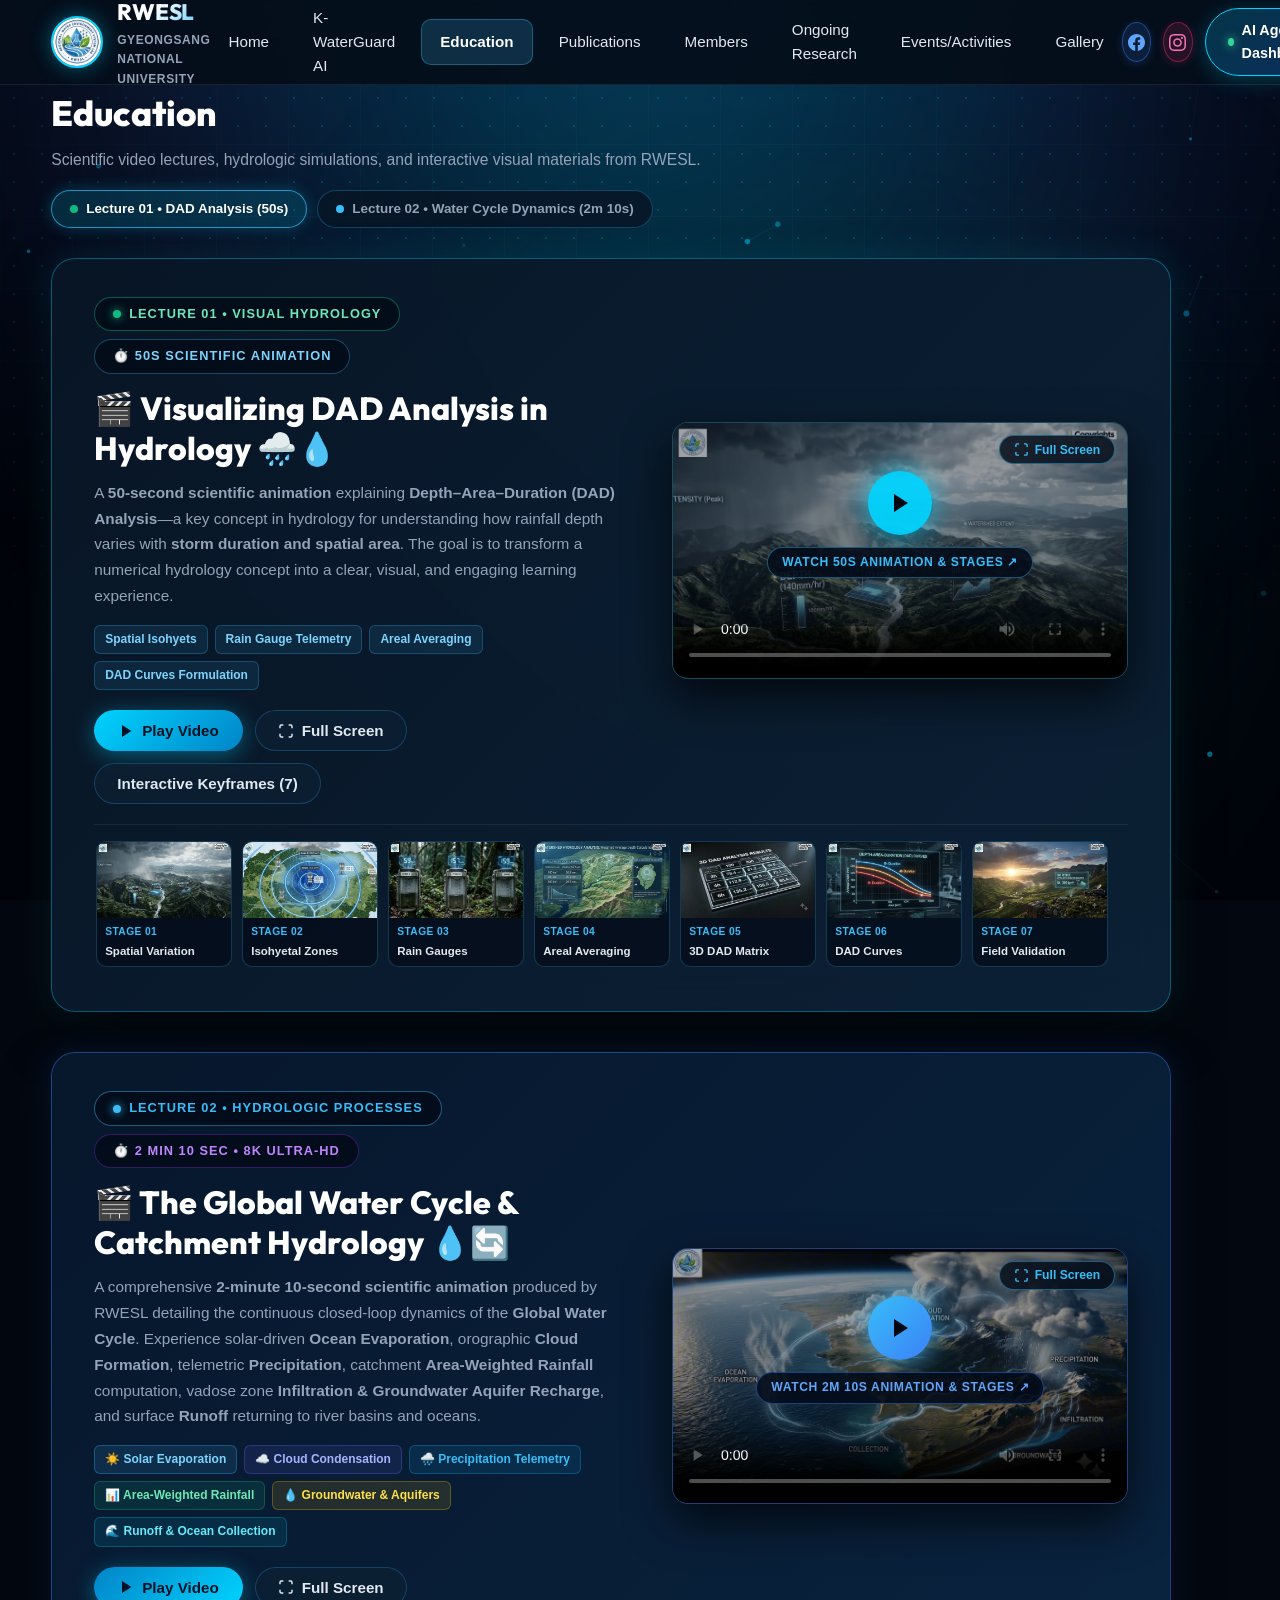
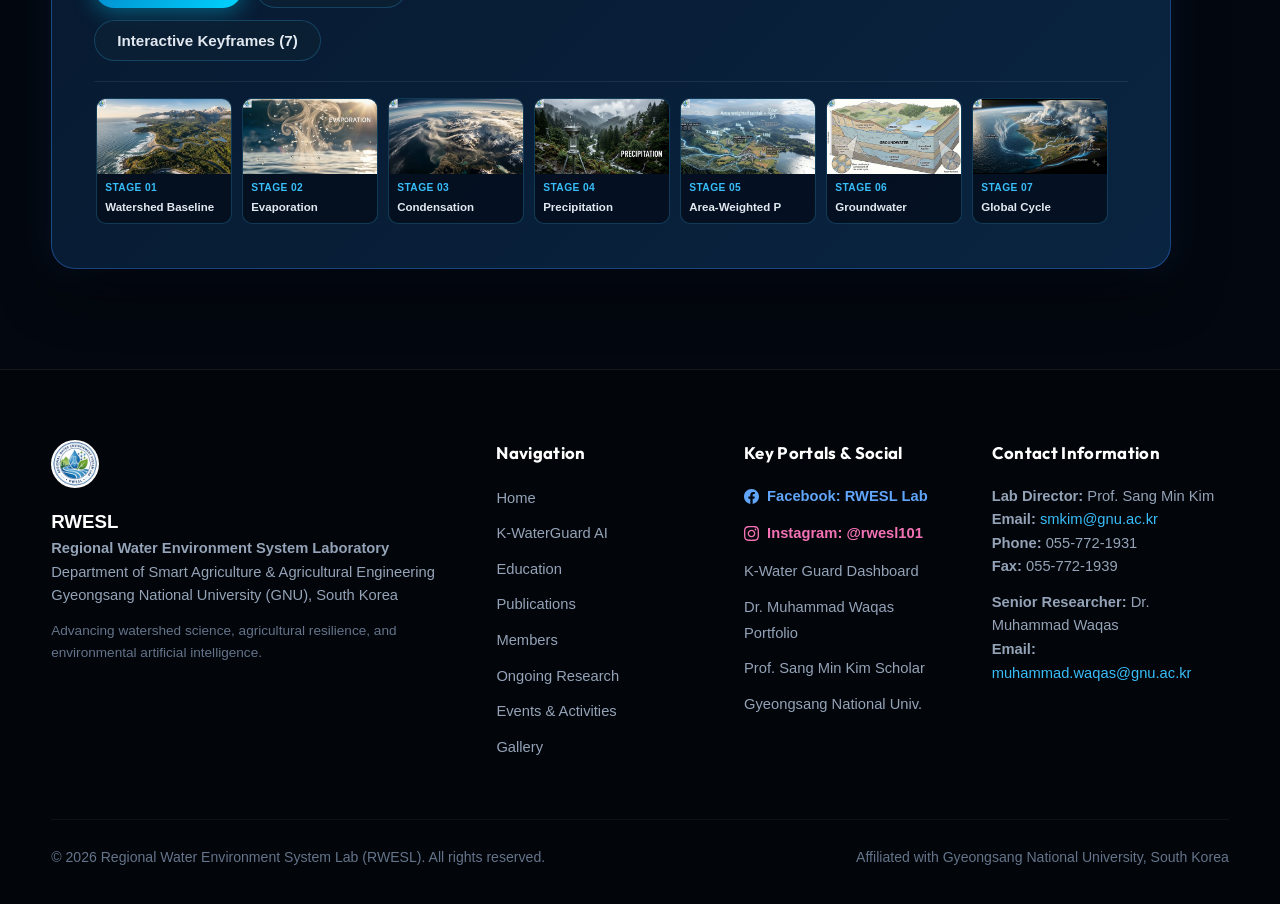
==== commit 1f0d1ef2: "Fix fullscreen button with dual-mode native and cinema viewport support" ====
--- a/education.html
+++ b/education.html
@@ -200,6 +200,94 @@
       border-color: #38bdf8;
       color: #ffffff;
       transform: scale(1.04);
+    }
+
+    /* Native Fullscreen Styles */
+    .video-preview-box:fullscreen,
+    .video-preview-box:-webkit-full-screen,
+    .video-preview-box:-moz-full-screen,
+    .video-preview-box:-ms-fullscreen {
+      width: 100vw !important;
+      height: 100vh !important;
+      max-width: 100vw !important;
+      max-height: 100vh !important;
+      background: #000000 !important;
+      border-radius: 0 !important;
+      border: none !important;
+      margin: 0 !important;
+      padding: 0 !important;
+      display: flex !important;
+      align-items: center !important;
+      justify-content: center !important;
+    }
+
+    .video-preview-box:fullscreen video,
+    .video-preview-box:-webkit-full-screen video,
+    .video-preview-box:-moz-full-screen video,
+    .video-preview-box:-ms-fullscreen video {
+      width: 100% !important;
+      height: 100% !important;
+      max-height: 100vh !important;
+      object-fit: contain !important;
+    }
+
+    /* Cinema Viewport Fullscreen Mode (Fallback for iframes, Google Sites, or restricted API) */
+    .video-preview-box.is-cinema-fullscreen {
+      position: fixed !important;
+      top: 0 !important;
+      left: 0 !important;
+      right: 0 !important;
+      bottom: 0 !important;
+      width: 100vw !important;
+      height: 100vh !important;
+      max-width: 100vw !important;
+      max-height: 100vh !important;
+      z-index: 2147483647 !important;
+      background: #000000 !important;
+      border-radius: 0 !important;
+      border: none !important;
+      box-shadow: none !important;
+      margin: 0 !important;
+      padding: 0 !important;
+      display: flex !important;
+      align-items: center !important;
+      justify-content: center !important;
+    }
+
+    .video-preview-box.is-cinema-fullscreen video {
+      width: 100% !important;
+      height: 100% !important;
+      max-height: 100vh !important;
+      object-fit: contain !important;
+    }
+
+    /* Prominent exit button styling when in Native or Cinema Fullscreen */
+    .video-preview-box:fullscreen .video-fs-corner-btn,
+    .video-preview-box:-webkit-full-screen .video-fs-corner-btn,
+    .video-preview-box:-moz-full-screen .video-fs-corner-btn,
+    .video-preview-box:-ms-fullscreen .video-fs-corner-btn,
+    .video-preview-box.is-cinema-fullscreen .video-fs-corner-btn {
+      position: fixed !important;
+      top: 24px !important;
+      right: 28px !important;
+      z-index: 2147483647 !important;
+      padding: 10px 22px !important;
+      font-size: 0.9rem !important;
+      font-weight: 700 !important;
+      background: rgba(3, 11, 24, 0.94) !important;
+      border: 1.5px solid #00d4ff !important;
+      color: #00d4ff !important;
+      box-shadow: 0 0 25px rgba(0, 212, 255, 0.6) !important;
+    }
+
+    .video-preview-box:fullscreen .video-fs-corner-btn:hover,
+    .video-preview-box:-webkit-full-screen .video-fs-corner-btn:hover,
+    .video-preview-box:-moz-full-screen .video-fs-corner-btn:hover,
+    .video-preview-box:-ms-fullscreen .video-fs-corner-btn:hover,
+    .video-preview-box.is-cinema-fullscreen .video-fs-corner-btn:hover {
+      background: rgba(0, 212, 255, 0.25) !important;
+      color: #ffffff !important;
+      transform: scale(1.06) !important;
     }
 
     .play-badge-pill {
@@ -417,9 +505,9 @@
                   <svg width="16" height="16" viewBox="0 0 24 24" fill="currentColor"><polygon points="6 3 20 12 6 21 6 3"></polygon></svg>
                   <span>Play Video</span>
                 </button>
-                <button type="button" class="btn btn-secondary" onclick="toggleFullscreenDad()" style="display: inline-flex; align-items: center; gap: 8px; padding: 11px 22px; border-radius: 9999px; font-weight: 600; cursor: pointer;">
-                  <svg width="16" height="16" viewBox="0 0 24 24" fill="none" stroke="currentColor" stroke-width="2.2"><path d="M8 3H5a2 2 0 0 0-2 2v3m18 0V5a2 2 0 0 0-2-2h-3m0 18h3a2 2 0 0 0 2-2v-3M3 16v3a2 2 0 0 0 2 2h3"></path></svg>
-                  <span>Full Screen</span>
+                <button type="button" id="dadFsBtn" class="btn btn-secondary" onclick="toggleFullscreenDad()" style="display: inline-flex; align-items: center; gap: 8px; padding: 11px 22px; border-radius: 9999px; font-weight: 600; cursor: pointer;">
+                  <svg id="dadFsIcon" width="16" height="16" viewBox="0 0 24 24" fill="none" stroke="currentColor" stroke-width="2.2"><path d="M8 3H5a2 2 0 0 0-2 2v3m18 0V5a2 2 0 0 0-2-2h-3m0 18h3a2 2 0 0 0 2-2v-3M3 16v3a2 2 0 0 0 2 2h3"></path></svg>
+                  <span id="dadFsText">Full Screen</span>
                 </button>
                 <button type="button" class="btn btn-secondary" onclick="openDadModal(0)" style="display: inline-flex; align-items: center; gap: 8px; padding: 11px 22px; border-radius: 9999px; font-weight: 600; cursor: pointer;">
                   <span>Interactive Keyframes (7)</span>
@@ -429,12 +517,12 @@
 
             <!-- Right Column: Video & Preview with Play Overlay -->
             <div>
-              <div class="video-preview-box">
-                <button type="button" class="video-fs-corner-btn" onclick="toggleFullscreenDad()" title="Toggle Fullscreen">
-                  <svg width="15" height="15" viewBox="0 0 24 24" fill="none" stroke="currentColor" stroke-width="2.2">
+              <div class="video-preview-box" id="dadVideoBox">
+                <button type="button" id="dadCornerFsBtn" class="video-fs-corner-btn" onclick="toggleFullscreenDad()" title="Toggle Fullscreen">
+                  <svg id="dadCornerFsIcon" width="15" height="15" viewBox="0 0 24 24" fill="none" stroke="currentColor" stroke-width="2.2">
                     <path d="M8 3H5a2 2 0 0 0-2 2v3m18 0V5a2 2 0 0 0-2-2h-3m0 18h3a2 2 0 0 0 2-2v-3M3 16v3a2 2 0 0 0 2 2h3"></path>
                   </svg>
-                  <span>Full Screen</span>
+                  <span id="dadCornerFsText">Full Screen</span>
                 </button>
 
                 <video id="dadLectureVideo" controls playsinline preload="metadata" poster="assets/images/dad_screens/screen_01_spatial_variation.jpg">
@@ -556,9 +644,9 @@
                   <svg width="16" height="16" viewBox="0 0 24 24" fill="currentColor"><polygon points="6 3 20 12 6 21 6 3"></polygon></svg>
                   <span>Play Video</span>
                 </button>
-                <button type="button" class="btn btn-secondary" onclick="toggleFullscreenWaterCycle()" style="display: inline-flex; align-items: center; gap: 8px; padding: 11px 22px; border-radius: 9999px; font-weight: 600; cursor: pointer;">
-                  <svg width="16" height="16" viewBox="0 0 24 24" fill="none" stroke="currentColor" stroke-width="2.2"><path d="M8 3H5a2 2 0 0 0-2 2v3m18 0V5a2 2 0 0 0-2-2h-3m0 18h3a2 2 0 0 0 2-2v-3M3 16v3a2 2 0 0 0 2 2h3"></path></svg>
-                  <span>Full Screen</span>
+                <button type="button" id="waterCycleFsBtn" class="btn btn-secondary" onclick="toggleFullscreenWaterCycle()" style="display: inline-flex; align-items: center; gap: 8px; padding: 11px 22px; border-radius: 9999px; font-weight: 600; cursor: pointer;">
+                  <svg id="waterCycleFsIcon" width="16" height="16" viewBox="0 0 24 24" fill="none" stroke="currentColor" stroke-width="2.2"><path d="M8 3H5a2 2 0 0 0-2 2v3m18 0V5a2 2 0 0 0-2-2h-3m0 18h3a2 2 0 0 0 2-2v-3M3 16v3a2 2 0 0 0 2 2h3"></path></svg>
+                  <span id="waterCycleFsText">Full Screen</span>
                 </button>
                 <button type="button" class="btn btn-secondary" onclick="openWaterCycleModal(0)" style="display: inline-flex; align-items: center; gap: 8px; padding: 11px 22px; border-radius: 9999px; font-weight: 600; cursor: pointer;">
                   <span>Interactive Keyframes (7)</span>
@@ -568,12 +656,12 @@
 
             <!-- Right Column: Video Player & Preview -->
             <div>
-              <div class="video-preview-box" style="border-color: rgba(59, 130, 246, 0.5);">
-                <button type="button" class="video-fs-corner-btn" onclick="toggleFullscreenWaterCycle()" title="Toggle Fullscreen">
-                  <svg width="15" height="15" viewBox="0 0 24 24" fill="none" stroke="currentColor" stroke-width="2.2">
+              <div class="video-preview-box" id="waterCycleVideoBox" style="border-color: rgba(59, 130, 246, 0.5);">
+                <button type="button" id="waterCycleCornerFsBtn" class="video-fs-corner-btn" onclick="toggleFullscreenWaterCycle()" title="Toggle Fullscreen">
+                  <svg id="waterCycleCornerFsIcon" width="15" height="15" viewBox="0 0 24 24" fill="none" stroke="currentColor" stroke-width="2.2">
                     <path d="M8 3H5a2 2 0 0 0-2 2v3m18 0V5a2 2 0 0 0-2-2h-3m0 18h3a2 2 0 0 0 2-2v-3M3 16v3a2 2 0 0 0 2 2h3"></path>
                   </svg>
-                  <span>Full Screen</span>
+                  <span id="waterCycleCornerFsText">Full Screen</span>
                 </button>
 
                 <video id="waterCycleLectureVideo" controls playsinline preload="metadata" poster="assets/images/water_cycle_screens/screen_07_global_water_cycle_synthesis.webp">
@@ -788,10 +876,168 @@
       }
     }
 
+    const FS_EXPAND_SVG = '<path d="M8 3H5a2 2 0 0 0-2 2v3m18 0V5a2 2 0 0 0-2-2h-3m0 18h3a2 2 0 0 0 2-2v-3M3 16v3a2 2 0 0 0 2 2h3"></path>';
+    const FS_SHRINK_SVG = '<path d="M4 14h6m0 0v6m0-6L3 21m17-11h-6m0 0V4m0 6l7-7M14 10V4m0 6h6m-10 4v6m0-6H4"></path>';
+
+    function updateFsButtonUI(btnTextId, cornerTextId, isEntering) {
+      const mainText = document.getElementById(btnTextId);
+      const cornerText = document.getElementById(cornerTextId);
+      const mainIcon = document.getElementById(btnTextId.replace('Text', 'Icon'));
+      const cornerIcon = document.getElementById(cornerTextId.replace('Text', 'Icon'));
+
+      if (isEntering) {
+        if (mainText) mainText.textContent = 'Exit Full Screen';
+        if (cornerText) cornerText.textContent = 'Exit Full Screen ✕';
+        if (mainIcon) mainIcon.innerHTML = FS_SHRINK_SVG;
+        if (cornerIcon) cornerIcon.innerHTML = FS_SHRINK_SVG;
+      } else {
+        if (mainText) mainText.textContent = 'Full Screen';
+        if (cornerText) cornerText.textContent = 'Full Screen';
+        if (mainIcon) mainIcon.innerHTML = FS_EXPAND_SVG;
+        if (cornerIcon) cornerIcon.innerHTML = FS_EXPAND_SVG;
+      }
+    }
+
+    function activateCinemaMode(box, btnTextId, cornerTextId) {
+      if (!box || box.dataset.cinemaActive === 'true') return;
+
+      // Create a DOM anchor marker so we can restore exact position
+      let marker = document.getElementById(box.id + '-marker');
+      if (!marker) {
+        marker = document.createElement('div');
+        marker.id = box.id + '-marker';
+        marker.style.display = 'none';
+      }
+      box.parentNode.insertBefore(marker, box);
+
+      // Mount to body to bypass any ancestor overflow/filters
+      document.body.appendChild(box);
+      box.classList.add('is-cinema-fullscreen');
+      box.dataset.cinemaActive = 'true';
+      document.body.style.overflow = 'hidden';
+
+      updateFsButtonUI(btnTextId, cornerTextId, true);
+    }
+
+    function deactivateCinemaMode(box, btnTextId, cornerTextId) {
+      if (!box || box.dataset.cinemaActive !== 'true') return;
+
+      const marker = document.getElementById(box.id + '-marker');
+      if (marker && marker.parentNode) {
+        marker.parentNode.insertBefore(box, marker);
+        marker.remove();
+      }
+      box.classList.remove('is-cinema-fullscreen');
+      box.dataset.cinemaActive = 'false';
+      document.body.style.overflow = '';
+
+      updateFsButtonUI(btnTextId, cornerTextId, false);
+    }
+
+    function toggleBoxFullscreen(boxId, videoId, overlayId, btnTextId, cornerTextId) {
+      const box = document.getElementById(boxId);
+      const video = document.getElementById(videoId);
+      const overlay = document.getElementById(overlayId);
+
+      if (!box || !video) return;
+
+      if (overlay) overlay.style.display = 'none';
+
+      // Mutual exclusion: pause the other video
+      if (videoId === 'dadLectureVideo') {
+        const otherV = document.getElementById('waterCycleLectureVideo');
+        if (otherV && !otherV.paused) otherV.pause();
+      } else if (videoId === 'waterCycleLectureVideo') {
+        const otherV = document.getElementById('dadLectureVideo');
+        if (otherV && !otherV.paused) otherV.pause();
+      }
+
+      // Check current fullscreen state
+      const isNativeFs = (document.fullscreenElement === box ||
+                          document.webkitFullscreenElement === box ||
+                          document.mozFullScreenElement === box ||
+                          document.msFullscreenElement === box ||
+                          document.fullscreenElement === video ||
+                          document.webkitFullscreenElement === video);
+      const isCinemaFs = (box.dataset.cinemaActive === 'true');
+
+      if (isNativeFs || isCinemaFs) {
+        // Exit
+        if (isCinemaFs) {
+          deactivateCinemaMode(box, btnTextId, cornerTextId);
+        }
+        if (isNativeFs) {
+          if (document.exitFullscreen) {
+            document.exitFullscreen().catch(() => {});
+          } else if (document.webkitExitFullscreen) {
+            document.webkitExitFullscreen();
+          } else if (document.mozCancelFullScreen) {
+            document.mozCancelFullScreen();
+          } else if (document.msExitFullscreen) {
+            document.msExitFullscreen();
+          }
+        }
+      } else {
+        // Start playback
+        video.play().catch(e => console.log('Autoplay on fullscreen prevented:', e));
+
+        // Check if iOS video element enter fullscreen
+        if (!box.requestFullscreen && !box.webkitRequestFullscreen && video.webkitEnterFullscreen) {
+          video.webkitEnterFullscreen();
+          return;
+        }
+
+        // Check if native fullscreen is allowed by browser / document
+        const canUseNative = document.fullscreenEnabled || document.webkitFullscreenEnabled;
+
+        if (canUseNative) {
+          let req = null;
+          try {
+            if (box.requestFullscreen) {
+              req = box.requestFullscreen();
+            } else if (box.webkitRequestFullscreen) {
+              req = box.webkitRequestFullscreen();
+            } else if (box.mozRequestFullScreen) {
+              req = box.mozRequestFullScreen();
+            } else if (box.msRequestFullscreen) {
+              req = box.msRequestFullscreen();
+            } else if (video.webkitEnterFullscreen) {
+              video.webkitEnterFullscreen();
+              return;
+            }
+          } catch (e) {
+            console.warn('Native requestFullscreen error, activating cinema mode:', e);
+            activateCinemaMode(box, btnTextId, cornerTextId);
+            return;
+          }
+
+          if (req && typeof req.then === 'function') {
+            req.then(() => {
+              updateFsButtonUI(btnTextId, cornerTextId, true);
+            }).catch((err) => {
+              console.warn('Native fullscreen rejected by browser/iframe policy, using cinema mode:', err);
+              activateCinemaMode(box, btnTextId, cornerTextId);
+            });
+          } else {
+            // Older browser or sync call
+            setTimeout(() => {
+              const activeFs = document.fullscreenElement || document.webkitFullscreenElement;
+              if (activeFs) {
+                updateFsButtonUI(btnTextId, cornerTextId, true);
+              } else {
+                activateCinemaMode(box, btnTextId, cornerTextId);
+              }
+            }, 100);
+          }
+        } else {
+          // Fullscreen API not allowed (e.g. inside iframe without allowfullscreen)
+          activateCinemaMode(box, btnTextId, cornerTextId);
+        }
+      }
+    }
+
     function toggleFullscreenDad() {
-      const v = document.getElementById('dadLectureVideo');
-      const overlay = document.getElementById('dadVideoOverlay');
-      requestVideoFullscreen(v, overlay);
+      toggleBoxFullscreen('dadVideoBox', 'dadLectureVideo', 'dadVideoOverlay', 'dadFsText', 'dadCornerFsText');
     }
 
     // Lecture 02: Water Cycle Video Controls
@@ -808,9 +1054,7 @@
     }
 
     function toggleFullscreenWaterCycle() {
-      const v = document.getElementById('waterCycleLectureVideo');
-      const overlay = document.getElementById('waterCycleVideoOverlay');
-      requestVideoFullscreen(v, overlay);
+      toggleBoxFullscreen('waterCycleVideoBox', 'waterCycleLectureVideo', 'waterCycleVideoOverlay', 'waterCycleFsText', 'waterCycleCornerFsText');
     }
 
     // Default toggleFullscreen alias
@@ -818,38 +1062,46 @@
       toggleFullscreenDad();
     }
 
-    // Generic Fullscreen Helper
-    function requestVideoFullscreen(v, overlay) {
-      if (!v) return;
-      if (overlay) overlay.style.display = 'none';
-
-      const isFs = document.fullscreenElement || document.webkitFullscreenElement || document.mozFullScreenElement || document.msFullscreenElement;
-
-      if (!isFs) {
-        if (v.requestFullscreen) {
-          v.requestFullscreen();
-        } else if (v.webkitRequestFullscreen) {
-          v.webkitRequestFullscreen();
-        } else if (v.webkitEnterFullscreen) {
-          v.webkitEnterFullscreen();
-        } else if (v.mozRequestFullScreen) {
-          v.mozRequestFullScreen();
-        } else if (v.msRequestFullscreen) {
-          v.msRequestFullscreen();
+    // Sync state if user exits via browser Escape or native controls
+    function handleNativeFsChange() {
+      const fsEl = document.fullscreenElement || document.webkitFullscreenElement || document.mozFullScreenElement || document.msFullscreenElement;
+      const dadBox = document.getElementById('dadVideoBox');
+      const waterBox = document.getElementById('waterCycleVideoBox');
+
+      const isDad = (fsEl && (fsEl === dadBox || fsEl === document.getElementById('dadLectureVideo')));
+      const isWater = (fsEl && (fsEl === waterBox || fsEl === document.getElementById('waterCycleLectureVideo')));
+
+      if (!fsEl) {
+        if (dadBox && dadBox.dataset.cinemaActive !== 'true') {
+          updateFsButtonUI('dadFsText', 'dadCornerFsText', false);
         }
-        v.play().catch(() => {});
+        if (waterBox && waterBox.dataset.cinemaActive !== 'true') {
+          updateFsButtonUI('waterCycleFsText', 'waterCycleCornerFsText', false);
+        }
       } else {
-        if (document.exitFullscreen) {
-          document.exitFullscreen();
-        } else if (document.webkitExitFullscreen) {
-          document.webkitExitFullscreen();
-        } else if (document.mozCancelFullScreen) {
-          document.mozCancelFullScreen();
-        } else if (document.msExitFullscreen) {
-          document.msExitFullscreen();
+        if (isDad) updateFsButtonUI('dadFsText', 'dadCornerFsText', true);
+        if (isWater) updateFsButtonUI('waterCycleFsText', 'waterCycleCornerFsText', true);
+      }
+    }
+
+    document.addEventListener('fullscreenchange', handleNativeFsChange);
+    document.addEventListener('webkitfullscreenchange', handleNativeFsChange);
+    document.addEventListener('mozfullscreenchange', handleNativeFsChange);
+    document.addEventListener('MSFullscreenChange', handleNativeFsChange);
+
+    // Escape key handler for cinema mode
+    document.addEventListener('keydown', (e) => {
+      if (e.key === 'Escape' || e.key === 'Esc') {
+        const dadBox = document.getElementById('dadVideoBox');
+        const waterBox = document.getElementById('waterCycleVideoBox');
+        if (dadBox && dadBox.dataset.cinemaActive === 'true') {
+          deactivateCinemaMode(dadBox, 'dadFsText', 'dadCornerFsText');
         }
-      }
-    }
+        if (waterBox && waterBox.dataset.cinemaActive === 'true') {
+          deactivateCinemaMode(waterBox, 'waterCycleFsText', 'waterCycleCornerFsText');
+        }
+      }
+    });
 
     // Video Event Listeners for Overlays
     const dadVid = document.getElementById('dadLectureVideo');
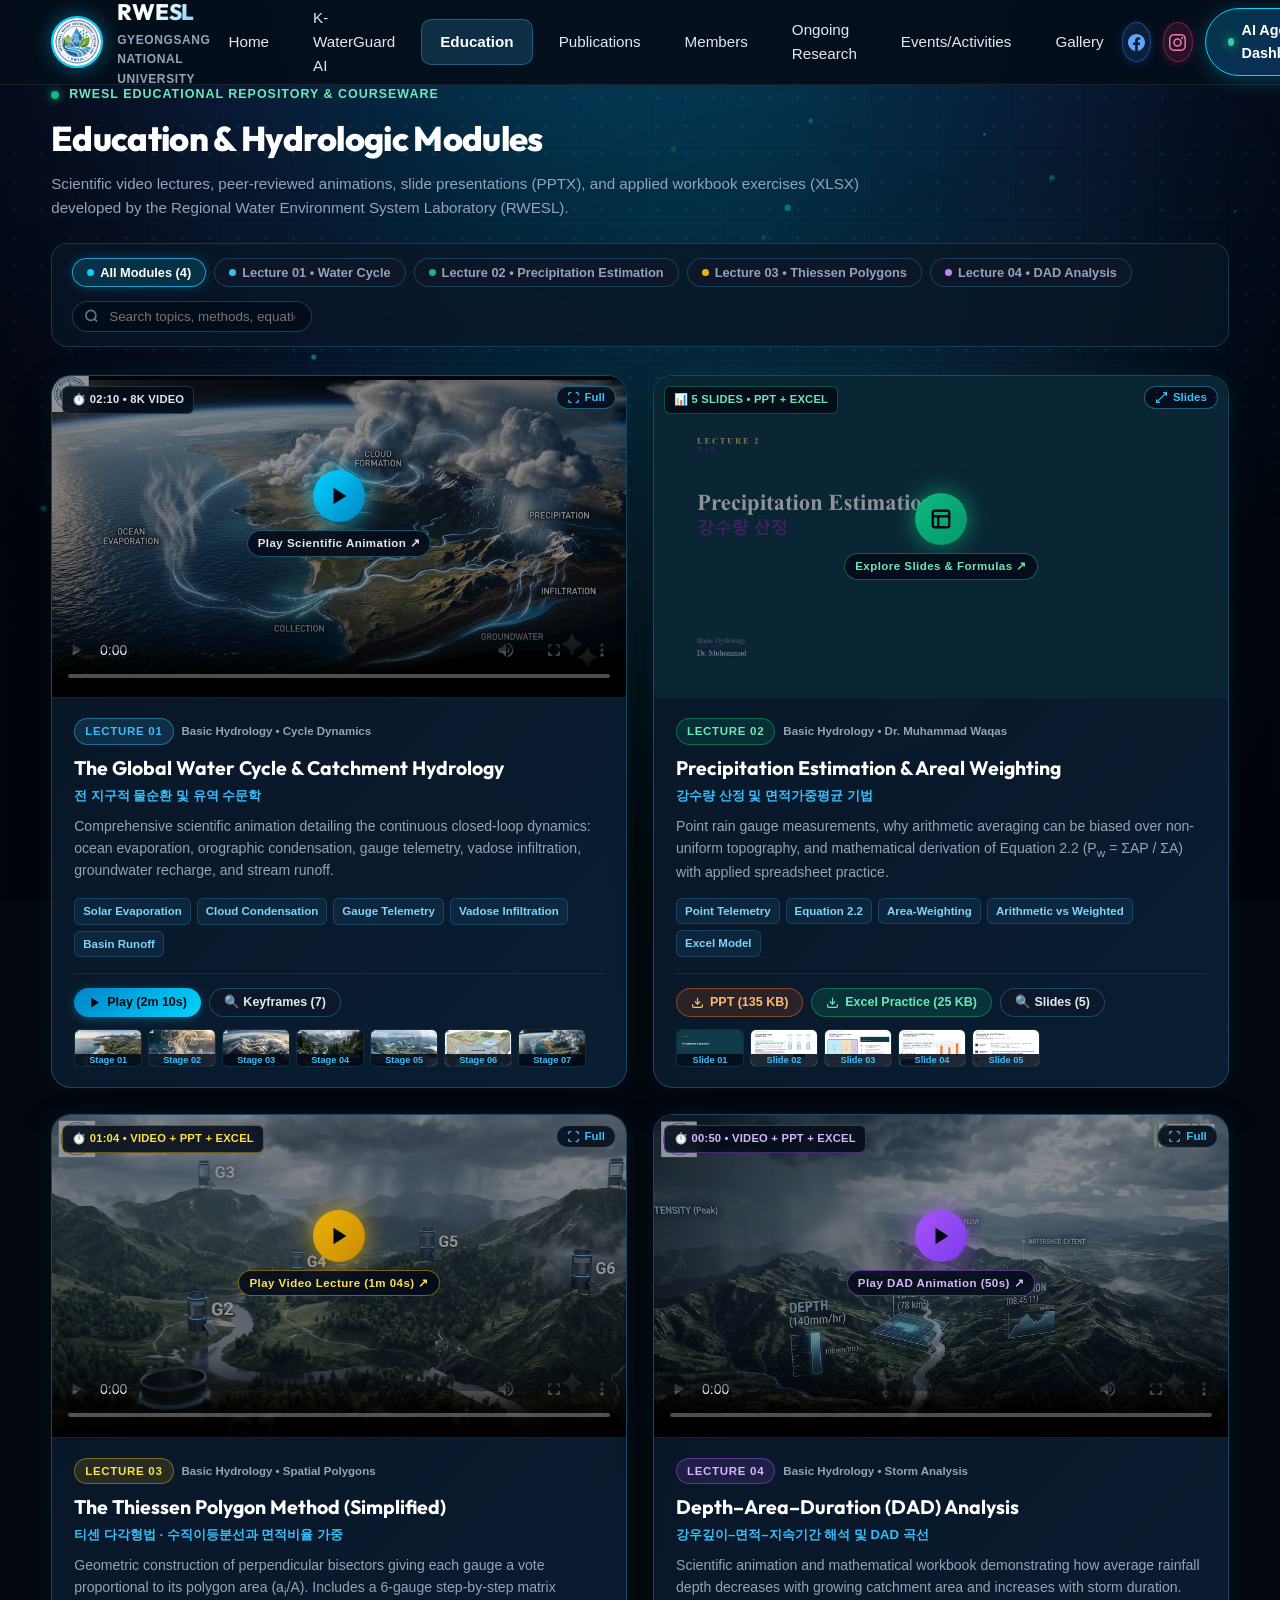
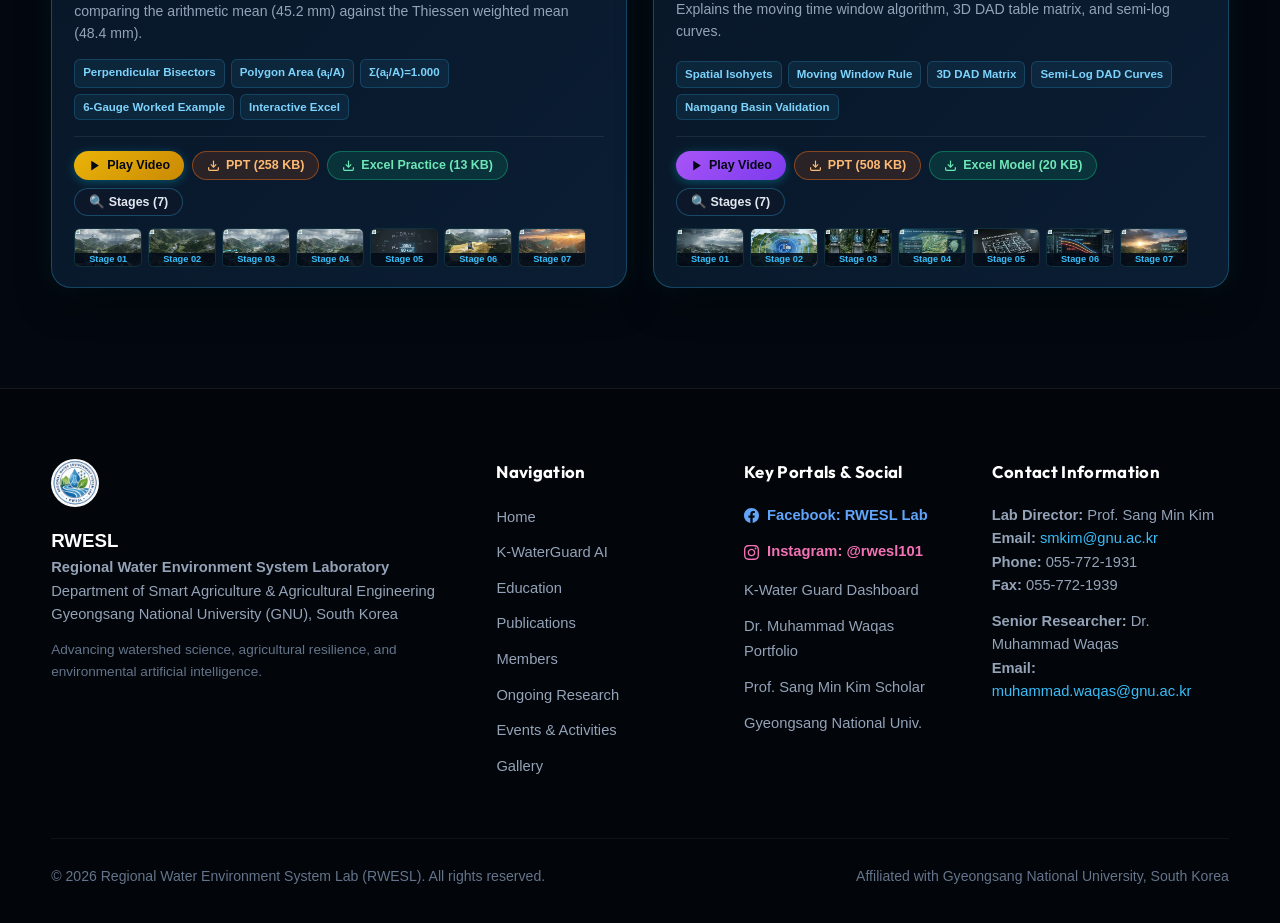
==== commit 177d6a72: "Add Thiessen Polygon Method video, PPT, and Excel; organize compact lecture modules 01-04 with downl" ====
--- a/education.html
+++ b/education.html
@@ -3,126 +3,160 @@
 <head>
   <meta charset="UTF-8">
   <meta name="viewport" content="width=device-width, initial-scale=1.0">
-  <title>Education | RWESL - Regional Water Environment System Lab</title>
-  <meta name="description" content="RWESL Visual Hydrology Education: Depth-Area-Duration (DAD) Analysis and Global Water Cycle scientific animations with interactive keyframe breakdowns.">
+  <title>Education & Courseware | RWESL - Regional Water Environment System Lab</title>
+  <meta name="description" content="RWESL Visual Hydrology Education: Video lectures, PowerPoint presentations, and Excel practice models for Water Cycle Dynamics, Precipitation Estimation, Thiessen Polygon Method, and DAD Analysis.">
   <link rel="icon" type="image/png" href="assets/images/rwesl_logo_circle.png">
   <link rel="preconnect" href="https://fonts.googleapis.com">
   <link rel="preconnect" href="https://fonts.gstatic.com" crossorigin>
   <link href="https://fonts.googleapis.com/css2?family=Outfit:wght@400;500;600;700;800;900&family=Plus+Jakarta+Sans:wght@300;400;500;600;700;800&display=swap" rel="stylesheet">
   <link rel="stylesheet" href="assets/css/style.css">
   <style>
+    /* ==========================================================================
+       Compact Educational Portal Styling
+       Modular, scalable grid for adding many future lectures smoothly
+       ========================================================================== */
     .edu-page-title {
       font-family: var(--font-heading);
-      font-size: 2.2rem;
+      font-size: 2.15rem;
       font-weight: 800;
       color: #ffffff;
       margin-bottom: 6px;
+      letter-spacing: -0.02em;
     }
 
     .edu-page-subtitle {
       color: var(--text-muted);
-      font-size: 0.98rem;
+      font-size: 0.95rem;
       margin: 0;
-    }
-
-    .edu-filter-bar {
+      max-width: 820px;
+      line-height: 1.6;
+    }
+
+    /* Filter & Controls Toolbar */
+    .edu-toolbar {
       display: flex;
-      gap: 10px;
       flex-wrap: wrap;
-      margin-top: 18px;
-      margin-bottom: 30px;
+      align-items: center;
+      justify-content: space-between;
+      gap: 14px;
+      margin-top: 22px;
+      margin-bottom: 28px;
+      padding: 14px 20px;
+      background: rgba(8, 22, 38, 0.75);
+      border: 1px solid rgba(56, 189, 248, 0.22);
+      border-radius: 16px;
+      backdrop-filter: blur(14px);
+      -webkit-backdrop-filter: blur(14px);
+    }
+
+    .edu-filter-pills {
+      display: flex;
+      gap: 8px;
+      flex-wrap: wrap;
+      align-items: center;
     }
 
     .edu-filter-pill {
-      background: rgba(8, 22, 38, 0.85);
-      border: 1px solid rgba(56, 189, 248, 0.28);
+      background: rgba(15, 23, 42, 0.8);
+      border: 1px solid rgba(56, 189, 248, 0.24);
       color: #94a3b8;
-      padding: 7px 18px;
+      padding: 6px 14px;
       border-radius: 9999px;
-      font-size: 0.84rem;
+      font-size: 0.8rem;
       font-weight: 600;
       text-decoration: none;
-      transition: all 0.25s ease;
+      transition: all 0.22s ease;
       display: inline-flex;
       align-items: center;
-      gap: 8px;
+      gap: 6px;
+      cursor: pointer;
     }
 
     .edu-filter-pill:hover,
     .edu-filter-pill.active {
-      background: rgba(0, 212, 255, 0.15);
-      border-color: rgba(56, 189, 248, 0.7);
+      background: rgba(0, 212, 255, 0.16);
+      border-color: rgba(56, 189, 248, 0.75);
       color: #ffffff;
-      box-shadow: 0 0 15px rgba(0, 212, 255, 0.25);
-    }
-
-    .edu-cards-container {
+      box-shadow: 0 0 12px rgba(0, 212, 255, 0.25);
+    }
+
+    .edu-search-wrap {
+      position: relative;
+      min-width: 240px;
+    }
+
+    .edu-search-input {
+      width: 100%;
+      background: rgba(4, 13, 26, 0.9);
+      border: 1px solid rgba(56, 189, 248, 0.28);
+      border-radius: 9999px;
+      padding: 7px 16px 7px 36px;
+      color: #ffffff;
+      font-size: 0.84rem;
+      outline: none;
+      transition: all 0.2s ease;
+    }
+
+    .edu-search-input:focus {
+      border-color: #38bdf8;
+      box-shadow: 0 0 12px rgba(56, 189, 248, 0.3);
+    }
+
+    .edu-search-icon {
+      position: absolute;
+      left: 12px;
+      top: 50%;
+      transform: translateY(-50%);
+      color: #64748b;
+      pointer-events: none;
+    }
+
+    /* Compact 2-Column Responsive Lecture Grid */
+    .edu-lectures-grid {
+      display: grid;
+      grid-template-columns: repeat(2, minmax(0, 1fr));
+      gap: 26px;
+    }
+
+    @media (max-width: 992px) {
+      .edu-lectures-grid {
+        grid-template-columns: 1fr;
+        gap: 22px;
+      }
+    }
+
+    /* Individual Compact Lecture Card / Window */
+    .edu-lecture-card {
+      position: relative;
+      background: linear-gradient(135deg, rgba(8, 22, 38, 0.94) 0%, rgba(11, 31, 53, 0.94) 100%);
+      border: 1px solid rgba(56, 189, 248, 0.28);
+      border-radius: 20px;
+      overflow: hidden;
       display: flex;
       flex-direction: column;
-      gap: 40px;
-    }
-
-    /* Educational Hero Card - Matching Index Banner Exactly */
-    .edu-hero-card {
+      backdrop-filter: blur(16px);
+      -webkit-backdrop-filter: blur(16px);
+      box-shadow: 0 16px 40px -10px rgba(0, 0, 0, 0.7), 0 0 25px rgba(0, 212, 255, 0.08);
+      transition: transform 0.28s ease, border-color 0.28s ease, box-shadow 0.28s ease;
+    }
+
+    .edu-lecture-card:hover {
+      border-color: rgba(56, 189, 248, 0.65);
+      box-shadow: 0 22px 50px -10px rgba(0, 0, 0, 0.85), 0 0 35px rgba(0, 212, 255, 0.2);
+      transform: translateY(-3px);
+    }
+
+    /* Media Window (Compact 16:9 box) */
+    .edu-media-window {
       position: relative;
       width: 100%;
-      max-width: 1120px;
-      margin: 0;
-      border-radius: 24px;
+      aspect-ratio: 16 / 9;
+      background: #000000;
       overflow: hidden;
-      border: 1px solid rgba(0, 212, 255, 0.35);
-      background: linear-gradient(135deg, rgba(8, 22, 38, 0.94) 0%, rgba(12, 34, 56, 0.94) 100%);
-      backdrop-filter: blur(20px);
-      -webkit-backdrop-filter: blur(20px);
-      box-shadow: 0 25px 60px -12px rgba(0, 0, 0, 0.8), 0 0 35px rgba(0, 212, 255, 0.12);
-      padding: 38px 42px;
-      transition: all 0.35s ease;
-    }
-
-    .edu-hero-card:hover {
-      border-color: rgba(56, 189, 248, 0.6);
-      box-shadow: 0 30px 70px -10px rgba(0, 0, 0, 0.9), 0 0 45px rgba(0, 212, 255, 0.2);
-    }
-
-    .edu-card-watercycle {
-      border: 1px solid rgba(59, 130, 246, 0.4);
-      background: linear-gradient(135deg, rgba(7, 24, 46, 0.95) 0%, rgba(10, 38, 68, 0.95) 100%);
-      box-shadow: 0 25px 60px -12px rgba(0, 0, 0, 0.8), 0 0 35px rgba(59, 130, 246, 0.15);
-    }
-
-    .edu-card-watercycle:hover {
-      border-color: rgba(96, 165, 250, 0.65);
-      box-shadow: 0 30px 70px -10px rgba(0, 0, 0, 0.9), 0 0 45px rgba(59, 130, 246, 0.25);
-    }
-
-    .edu-card-grid {
-      display: grid;
-      grid-template-columns: 1.18fr 1fr;
-      gap: 40px;
-      align-items: center;
-    }
-
-    @media (max-width: 960px) {
-      .edu-card-grid {
-        grid-template-columns: 1fr;
-        gap: 28px;
-      }
-      .edu-hero-card {
-        padding: 26px 20px;
-      }
-    }
-
-    .video-preview-box {
-      position: relative;
-      border-radius: 16px;
-      overflow: hidden;
-      border: 1px solid rgba(56, 189, 248, 0.4);
-      box-shadow: 0 18px 45px rgba(0, 0, 0, 0.7);
-      background: #000;
-      aspect-ratio: 16 / 9;
-    }
-
-    .video-preview-box video {
+      border-bottom: 1px solid rgba(56, 189, 248, 0.2);
+    }
+
+    .edu-media-window video {
       width: 100%;
       height: 100%;
       object-fit: cover;
@@ -130,109 +164,363 @@
       outline: none;
     }
 
-    .video-play-overlay {
+    .edu-media-window img.poster-preview {
+      width: 100%;
+      height: 100%;
+      object-fit: cover;
+      display: block;
+      transition: transform 0.4s ease;
+    }
+
+    .edu-lecture-card:hover .edu-media-window img.poster-preview {
+      transform: scale(1.03);
+    }
+
+    /* Play / View Overlay */
+    .edu-media-overlay {
       position: absolute;
       top: 0;
       left: 0;
       right: 0;
-      bottom: 52px; /* Leaves native bottom controls & fullscreen icon fully clickable */
-      background: rgba(3, 11, 24, 0.38);
+      bottom: 46px; /* Native controls clickable */
+      background: rgba(3, 11, 24, 0.44);
       display: flex;
       flex-direction: column;
       align-items: center;
       justify-content: center;
-      gap: 12px;
+      gap: 8px;
       cursor: pointer;
-      transition: all 0.3s ease;
+      transition: all 0.25s ease;
       z-index: 5;
     }
 
-    .video-play-overlay:hover {
+    .edu-media-overlay:hover {
       background: rgba(3, 11, 24, 0.22);
     }
 
-    .video-play-overlay:hover .play-circle-btn {
-      transform: scale(1.08);
-      box-shadow: 0 0 36px rgba(0, 212, 255, 0.9);
-    }
-
-    .play-circle-btn {
-      width: 64px;
-      height: 64px;
+    .edu-play-circle {
+      width: 52px;
+      height: 52px;
       border-radius: 50%;
-      background: rgba(0, 212, 255, 0.94);
+      background: linear-gradient(135deg, #00d4ff 0%, #0284c7 100%);
       display: flex;
       align-items: center;
       justify-content: center;
       color: #030712;
-      box-shadow: 0 0 28px rgba(0, 212, 255, 0.75);
-      transition: transform 0.25s ease, box-shadow 0.25s ease;
-    }
-
-    .play-circle-btn.btn-watercycle {
-      background: linear-gradient(135deg, #38bdf8 0%, #3b82f6 100%);
-      box-shadow: 0 0 28px rgba(56, 189, 248, 0.8);
-      color: #030712;
-    }
-
-    .video-fs-corner-btn {
+      box-shadow: 0 0 24px rgba(0, 212, 255, 0.75);
+      transition: transform 0.22s ease, box-shadow 0.22s ease;
+    }
+
+    .edu-media-overlay:hover .edu-play-circle {
+      transform: scale(1.1);
+      box-shadow: 0 0 32px rgba(0, 212, 255, 0.95);
+    }
+
+    .edu-play-badge {
+      background: rgba(3, 11, 24, 0.88);
+      color: #e2e8f0;
+      font-size: 0.72rem;
+      font-weight: 700;
+      padding: 3px 10px;
+      border-radius: 9999px;
+      border: 1px solid rgba(56, 189, 248, 0.4);
+      letter-spacing: 0.04em;
+    }
+
+    /* Corner Fullscreen / Expand Button */
+    .edu-corner-fs-btn {
       position: absolute;
-      top: 12px;
-      right: 12px;
-      background: rgba(3, 11, 24, 0.82);
+      top: 10px;
+      right: 10px;
+      background: rgba(3, 11, 24, 0.85);
       border: 1px solid rgba(56, 189, 248, 0.45);
       color: #38bdf8;
       display: inline-flex;
       align-items: center;
-      gap: 6px;
-      padding: 6px 14px;
+      gap: 5px;
+      padding: 4px 10px;
       border-radius: 9999px;
-      font-size: 0.76rem;
+      font-size: 0.72rem;
       font-weight: 700;
       cursor: pointer;
       z-index: 8;
-      backdrop-filter: blur(10px);
+      backdrop-filter: blur(8px);
       transition: all 0.2s ease;
     }
 
-    .video-fs-corner-btn:hover {
-      background: rgba(0, 212, 255, 0.2);
+    .edu-corner-fs-btn:hover {
+      background: rgba(0, 212, 255, 0.25);
+      color: #ffffff;
+      border-color: #38bdf8;
+      transform: scale(1.05);
+    }
+
+    /* Duration / Type Tag in Top-Left Corner */
+    .edu-corner-type-tag {
+      position: absolute;
+      top: 10px;
+      left: 10px;
+      background: rgba(3, 11, 24, 0.85);
+      border: 1px solid rgba(255, 255, 255, 0.15);
+      color: #e2e8f0;
+      display: inline-flex;
+      align-items: center;
+      gap: 5px;
+      padding: 4px 9px;
+      border-radius: 6px;
+      font-size: 0.7rem;
+      font-weight: 700;
+      z-index: 8;
+      backdrop-filter: blur(8px);
+      letter-spacing: 0.02em;
+    }
+
+    /* Card Body */
+    .edu-card-body {
+      padding: 20px 22px 18px;
+      display: flex;
+      flex-direction: column;
+      flex: 1;
+    }
+
+    .edu-badge-row {
+      display: flex;
+      align-items: center;
+      gap: 8px;
+      flex-wrap: wrap;
+      margin-bottom: 10px;
+    }
+
+    .edu-lec-pill {
+      font-size: 0.72rem;
+      font-weight: 800;
+      padding: 3px 10px;
+      border-radius: 9999px;
+      letter-spacing: 0.06em;
+      text-transform: uppercase;
+      display: inline-flex;
+      align-items: center;
+      gap: 6px;
+    }
+
+    .pill-lec1 { background: rgba(56, 189, 248, 0.14); border: 1px solid rgba(56, 189, 248, 0.45); color: #38bdf8; }
+    .pill-lec2 { background: rgba(16, 185, 129, 0.14); border: 1px solid rgba(16, 185, 129, 0.45); color: #6ee7b7; }
+    .pill-lec3 { background: rgba(234, 179, 8, 0.14); border: 1px solid rgba(234, 179, 8, 0.45); color: #fde047; }
+    .pill-lec4 { background: rgba(168, 85, 247, 0.14); border: 1px solid rgba(168, 85, 247, 0.45); color: #d8b4fe; }
+
+    .edu-course-tag {
+      font-size: 0.72rem;
+      color: #94a3b8;
+      font-weight: 600;
+    }
+
+    .edu-card-title {
+      font-family: var(--font-heading);
+      font-size: 1.22rem;
+      font-weight: 700;
+      color: #ffffff;
+      line-height: 1.35;
+      margin-bottom: 4px;
+    }
+
+    .edu-card-subkorean {
+      color: #38bdf8;
+      font-size: 0.82rem;
+      font-weight: 600;
+      margin-bottom: 10px;
+      display: block;
+    }
+
+    .edu-card-desc {
+      color: var(--text-muted);
+      font-size: 0.88rem;
+      line-height: 1.55;
+      margin-bottom: 14px;
+      flex: 1;
+    }
+
+    /* Topic Tags */
+    .edu-tag-strip {
+      display: flex;
+      flex-wrap: wrap;
+      gap: 6px;
+      margin-bottom: 16px;
+    }
+
+    .edu-tag-item {
+      font-size: 0.72rem;
+      font-weight: 600;
+      padding: 3px 8px;
+      border-radius: 6px;
+      background: rgba(56, 189, 248, 0.08);
+      border: 1px solid rgba(56, 189, 248, 0.2);
+      color: #7dd3fc;
+    }
+
+    /* Card Footer & Action Download Bar */
+    .edu-card-actions {
+      display: flex;
+      flex-direction: column;
+      gap: 12px;
+      padding-top: 14px;
+      border-top: 1px solid rgba(255, 255, 255, 0.08);
+      margin-top: auto;
+    }
+
+    .edu-btn-row {
+      display: flex;
+      gap: 8px;
+      flex-wrap: wrap;
+    }
+
+    .edu-btn {
+      font-size: 0.78rem;
+      font-weight: 700;
+      padding: 7px 14px;
+      border-radius: 9999px;
+      text-decoration: none;
+      display: inline-flex;
+      align-items: center;
+      gap: 6px;
+      transition: all 0.2s ease;
+      cursor: pointer;
+      border: none;
+      line-height: 1;
+    }
+
+    .edu-btn-primary {
+      background: linear-gradient(135deg, #0284c7 0%, #00d4ff 100%);
+      color: #030712;
+      box-shadow: 0 2px 10px rgba(0, 212, 255, 0.3);
+    }
+
+    .edu-btn-primary:hover {
+      box-shadow: 0 4px 16px rgba(0, 212, 255, 0.5);
+      transform: translateY(-1px);
+    }
+
+    .edu-btn-dl-ppt {
+      background: rgba(234, 88, 12, 0.15);
+      border: 1px solid rgba(249, 115, 22, 0.45);
+      color: #fdba74;
+    }
+
+    .edu-btn-dl-ppt:hover {
+      background: rgba(234, 88, 12, 0.28);
+      border-color: #fb923c;
+      color: #ffffff;
+      transform: translateY(-1px);
+    }
+
+    .edu-btn-dl-excel {
+      background: rgba(16, 185, 129, 0.15);
+      border: 1px solid rgba(16, 185, 129, 0.45);
+      color: #6ee7b7;
+    }
+
+    .edu-btn-dl-excel:hover {
+      background: rgba(16, 185, 129, 0.28);
+      border-color: #34d399;
+      color: #ffffff;
+      transform: translateY(-1px);
+    }
+
+    .edu-btn-secondary {
+      background: rgba(15, 23, 42, 0.7);
+      border: 1px solid rgba(56, 189, 248, 0.3);
+      color: #e2e8f0;
+    }
+
+    .edu-btn-secondary:hover {
+      background: rgba(56, 189, 248, 0.15);
       border-color: #38bdf8;
       color: #ffffff;
-      transform: scale(1.04);
-    }
-
-    /* Native Fullscreen Styles */
-    .video-preview-box:fullscreen,
-    .video-preview-box:-webkit-full-screen,
-    .video-preview-box:-moz-full-screen,
-    .video-preview-box:-ms-fullscreen {
+      transform: translateY(-1px);
+    }
+
+    /* Mini Keyframe Thumbnail Row (Compact 68px width) */
+    .edu-mini-strip-wrap {
+      display: flex;
+      align-items: center;
+      gap: 6px;
+      overflow-x: auto;
+      padding-bottom: 2px;
+      scrollbar-width: thin;
+      scrollbar-color: rgba(56, 189, 248, 0.3) transparent;
+    }
+
+    .edu-mini-strip-wrap::-webkit-scrollbar {
+      height: 4px;
+    }
+
+    .edu-mini-strip-wrap::-webkit-scrollbar-thumb {
+      background: rgba(56, 189, 248, 0.3);
+      border-radius: 9999px;
+    }
+
+    .edu-mini-thumb {
+      flex: 0 0 68px;
+      aspect-ratio: 16 / 9;
+      border-radius: 6px;
+      overflow: hidden;
+      border: 1px solid rgba(56, 189, 248, 0.25);
+      background: #000000;
+      cursor: pointer;
+      position: relative;
+      transition: all 0.2s ease;
+    }
+
+    .edu-mini-thumb:hover {
+      border-color: #38bdf8;
+      transform: translateY(-2px);
+      box-shadow: 0 4px 10px rgba(0, 212, 255, 0.3);
+    }
+
+    .edu-mini-thumb img {
+      width: 100%;
+      height: 100%;
+      object-fit: cover;
+      display: block;
+    }
+
+    .edu-mini-thumb-label {
+      position: absolute;
+      bottom: 0;
+      left: 0;
+      right: 0;
+      background: rgba(3, 11, 24, 0.88);
+      font-size: 0.58rem;
+      font-weight: 700;
+      color: #38bdf8;
+      text-align: center;
+      padding: 1px 0;
+      line-height: 1.1;
+    }
+
+    /* Native & Cinema Fullscreen Styles */
+    .edu-media-window:fullscreen,
+    .edu-media-window:-webkit-full-screen,
+    .edu-media-window:-moz-full-screen,
+    .edu-media-window:-ms-fullscreen {
       width: 100vw !important;
       height: 100vh !important;
-      max-width: 100vw !important;
-      max-height: 100vh !important;
       background: #000000 !important;
+      border: none !important;
       border-radius: 0 !important;
-      border: none !important;
-      margin: 0 !important;
-      padding: 0 !important;
       display: flex !important;
       align-items: center !important;
       justify-content: center !important;
     }
 
-    .video-preview-box:fullscreen video,
-    .video-preview-box:-webkit-full-screen video,
-    .video-preview-box:-moz-full-screen video,
-    .video-preview-box:-ms-fullscreen video {
+    .edu-media-window:fullscreen video,
+    .edu-media-window:-webkit-full-screen video {
       width: 100% !important;
       height: 100% !important;
       max-height: 100vh !important;
       object-fit: contain !important;
     }
 
-    /* Cinema Viewport Fullscreen Mode (Fallback for iframes, Google Sites, or restricted API) */
-    .video-preview-box.is-cinema-fullscreen {
+    .edu-media-window.is-cinema-fullscreen {
       position: fixed !important;
       top: 0 !important;
       left: 0 !important;
@@ -240,159 +528,39 @@
       bottom: 0 !important;
       width: 100vw !important;
       height: 100vh !important;
-      max-width: 100vw !important;
-      max-height: 100vh !important;
       z-index: 2147483647 !important;
       background: #000000 !important;
+      border: none !important;
       border-radius: 0 !important;
-      border: none !important;
-      box-shadow: none !important;
-      margin: 0 !important;
-      padding: 0 !important;
       display: flex !important;
       align-items: center !important;
       justify-content: center !important;
     }
 
-    .video-preview-box.is-cinema-fullscreen video {
+    .edu-media-window.is-cinema-fullscreen video {
       width: 100% !important;
       height: 100% !important;
-      max-height: 100vh !important;
       object-fit: contain !important;
     }
 
-    /* Prominent exit button styling when in Native or Cinema Fullscreen */
-    .video-preview-box:fullscreen .video-fs-corner-btn,
-    .video-preview-box:-webkit-full-screen .video-fs-corner-btn,
-    .video-preview-box:-moz-full-screen .video-fs-corner-btn,
-    .video-preview-box:-ms-fullscreen .video-fs-corner-btn,
-    .video-preview-box.is-cinema-fullscreen .video-fs-corner-btn {
+    .edu-media-window.is-cinema-fullscreen .edu-corner-fs-btn,
+    .edu-media-window:fullscreen .edu-corner-fs-btn {
       position: fixed !important;
       top: 24px !important;
       right: 28px !important;
       z-index: 2147483647 !important;
-      padding: 10px 22px !important;
-      font-size: 0.9rem !important;
-      font-weight: 700 !important;
-      background: rgba(3, 11, 24, 0.94) !important;
+      padding: 8px 18px !important;
+      font-size: 0.85rem !important;
+      background: rgba(3, 11, 24, 0.92) !important;
       border: 1.5px solid #00d4ff !important;
       color: #00d4ff !important;
-      box-shadow: 0 0 25px rgba(0, 212, 255, 0.6) !important;
-    }
-
-    .video-preview-box:fullscreen .video-fs-corner-btn:hover,
-    .video-preview-box:-webkit-full-screen .video-fs-corner-btn:hover,
-    .video-preview-box:-moz-full-screen .video-fs-corner-btn:hover,
-    .video-preview-box:-ms-fullscreen .video-fs-corner-btn:hover,
-    .video-preview-box.is-cinema-fullscreen .video-fs-corner-btn:hover {
-      background: rgba(0, 212, 255, 0.25) !important;
-      color: #ffffff !important;
-      transform: scale(1.06) !important;
-    }
-
-    .play-badge-pill {
-      background: rgba(3, 11, 24, 0.88);
-      color: #38bdf8;
-      font-size: 0.76rem;
-      font-weight: 700;
-      padding: 5px 14px;
-      border-radius: 9999px;
-      border: 1px solid rgba(56, 189, 248, 0.4);
-      text-transform: uppercase;
-      letter-spacing: 0.05em;
-    }
-
-    /* Keyframes Interactive Strip */
-    .edu-stage-strip {
-      display: flex;
-      gap: 10px;
-      overflow-x: auto;
-      padding: 16px 2px 6px;
-      margin-top: 20px;
-      border-top: 1px solid rgba(255, 255, 255, 0.07);
-      scrollbar-width: thin;
-      scrollbar-color: rgba(56, 189, 248, 0.35) transparent;
-    }
-
-    .edu-stage-strip::-webkit-scrollbar {
-      height: 6px;
-    }
-
-    .edu-stage-strip::-webkit-scrollbar-thumb {
-      background: rgba(56, 189, 248, 0.35);
-      border-radius: 9999px;
-    }
-
-    .edu-stage-thumb-card {
-      flex: 0 0 136px;
-      border-radius: 10px;
-      overflow: hidden;
-      border: 1px solid rgba(56, 189, 248, 0.25);
-      background: rgba(3, 11, 24, 0.7);
-      cursor: pointer;
-      transition: all 0.22s ease;
-      text-align: left;
-      padding: 0;
-    }
-
-    .edu-stage-thumb-card:hover {
-      border-color: #38bdf8;
-      transform: translateY(-3px);
-      box-shadow: 0 6px 18px rgba(0, 212, 255, 0.3);
-    }
-
-    .edu-stage-thumb-card img {
-      width: 100%;
-      aspect-ratio: 16 / 9;
-      object-fit: cover;
-      display: block;
-    }
-
-    .edu-stage-thumb-body {
-      padding: 6px 8px;
-    }
-
-    .edu-stage-thumb-num {
-      font-size: 0.64rem;
-      font-weight: 700;
-      color: #38bdf8;
-      text-transform: uppercase;
-      letter-spacing: 0.04em;
-      display: block;
-      margin-bottom: 2px;
-    }
-
-    .edu-stage-thumb-label {
-      font-size: 0.72rem;
-      font-weight: 600;
-      color: #e2e8f0;
-      white-space: nowrap;
-      overflow: hidden;
-      text-overflow: ellipsis;
-      display: block;
-    }
-
-    .feature-tag-list {
-      display: flex;
-      flex-wrap: wrap;
-      gap: 7px;
-      margin-bottom: 20px;
-    }
-
-    .feature-tag {
-      font-size: 0.75rem;
-      font-weight: 600;
-      padding: 4px 10px;
-      border-radius: 6px;
-      background: rgba(56, 189, 248, 0.1);
-      border: 1px solid rgba(56, 189, 248, 0.25);
-      color: #7dd3fc;
+      box-shadow: 0 0 20px rgba(0, 212, 255, 0.5) !important;
     }
   </style>
 </head>
 <body>
 
-  <!-- Background -->
+  <!-- Background Canvas & Glow -->
   <div class="page-bg-system">
     <canvas id="ambientCanvas"></canvas>
     <div class="bg-topo-overlay"></div>
@@ -445,338 +613,498 @@
   </header>
 
   <main class="main-content">
-    <div class="container" style="padding-top: 40px; padding-bottom: 90px;">
+    <div class="container" style="padding-top: 36px; padding-bottom: 90px;">
       
-      <!-- Page Header (Left-aligned) -->
-      <div style="margin-bottom: 16px;">
-        <h1 class="edu-page-title">Education</h1>
-        <p class="edu-page-subtitle">Scientific video lectures, hydrologic simulations, and interactive visual materials from RWESL.</p>
-        
-        <!-- Module Navigation Bar -->
-        <div class="edu-filter-bar">
-          <a href="#lecture-dad" class="edu-filter-pill active">
-            <span style="display: inline-block; width: 8px; height: 8px; border-radius: 50%; background: #10b981;"></span>
-            Lecture 01 • DAD Analysis (50s)
-          </a>
-          <a href="#lecture-water-cycle" class="edu-filter-pill">
-            <span style="display: inline-block; width: 8px; height: 8px; border-radius: 50%; background: #38bdf8;"></span>
-            Lecture 02 • Water Cycle Dynamics (2m 10s)
-          </a>
+      <!-- Page Header -->
+      <div>
+        <div style="display: flex; align-items: center; gap: 10px; margin-bottom: 6px;">
+          <span class="live-rec-dot" style="background-color: #10b981; box-shadow: 0 0 10px #10b981;"></span>
+          <span style="font-size: 0.78rem; font-weight: 700; color: #6ee7b7; letter-spacing: 0.08em; text-transform: uppercase;">RWESL Educational Repository & Courseware</span>
+        </div>
+        <h1 class="edu-page-title">Education & Hydrologic Modules</h1>
+        <p class="edu-page-subtitle">
+          Scientific video lectures, peer-reviewed animations, slide presentations (PPTX), and applied workbook exercises (XLSX) developed by the Regional Water Environment System Laboratory (RWESL).
+        </p>
+      </div>
+
+      <!-- Compact Filter & Search Toolbar -->
+      <div class="edu-toolbar">
+        <div class="edu-filter-pills" id="lectureFilterPills">
+          <button type="button" class="edu-filter-pill active" onclick="filterLectures('all', this)">
+            <span style="display: inline-block; width: 7px; height: 7px; border-radius: 50%; background: #00d4ff;"></span>
+            All Modules (4)
+          </button>
+          <button type="button" class="edu-filter-pill" onclick="filterLectures('lec1', this)">
+            <span style="display: inline-block; width: 7px; height: 7px; border-radius: 50%; background: #38bdf8;"></span>
+            Lecture 01 • Water Cycle
+          </button>
+          <button type="button" class="edu-filter-pill" onclick="filterLectures('lec2', this)">
+            <span style="display: inline-block; width: 7px; height: 7px; border-radius: 50%; background: #10b981;"></span>
+            Lecture 02 • Precipitation Estimation
+          </button>
+          <button type="button" class="edu-filter-pill" onclick="filterLectures('lec3', this)">
+            <span style="display: inline-block; width: 7px; height: 7px; border-radius: 50%; background: #eab308;"></span>
+            Lecture 03 • Thiessen Polygons
+          </button>
+          <button type="button" class="edu-filter-pill" onclick="filterLectures('lec4', this)">
+            <span style="display: inline-block; width: 7px; height: 7px; border-radius: 50%; background: #c084fc;"></span>
+            Lecture 04 • DAD Analysis
+          </button>
+        </div>
+
+        <div class="edu-search-wrap">
+          <svg class="edu-search-icon" width="15" height="15" viewBox="0 0 24 24" fill="none" stroke="currentColor" stroke-width="2.5"><circle cx="11" cy="11" r="8"></circle><line x1="21" y1="21" x2="16.65" y2="16.65"></line></svg>
+          <input type="text" id="lectureSearchInput" class="edu-search-input" placeholder="Search topics, methods, equations..." oninput="handleLectureSearch(this.value)">
         </div>
       </div>
 
-      <div class="edu-cards-container">
+      <!-- ======================================================== -->
+      <!-- COMPACT 2-COLUMN LECTURE GRID                            -->
+      <!-- Scalable layout designed for adding many future lectures -->
+      <!-- ======================================================== -->
+      <div class="edu-lectures-grid" id="lecturesGrid">
 
         <!-- ========================================== -->
-        <!-- LECTURE 01: DAD Analysis in Hydrology     -->
+        <!-- LECTURE 01: The Global Water Cycle         -->
         <!-- ========================================== -->
-        <div id="lecture-dad" class="edu-hero-card">
-          <div class="edu-card-grid">
-            
-            <!-- Left Column: Content & Badges -->
-            <div>
-              <div style="display: flex; gap: 8px; flex-wrap: wrap; margin-bottom: 14px;">
-                <div class="broadcast-badge-pill" style="border-color: rgba(16, 185, 129, 0.45); color: #6ee7b7; margin-bottom: 0;">
-                  <span class="live-rec-dot" style="background-color: #10b981; box-shadow: 0 0 10px #10b981;"></span>
-                  <span>LECTURE 01 • VISUAL HYDROLOGY</span>
-                </div>
-                <div class="broadcast-badge-pill" style="border-color: rgba(56, 189, 248, 0.35); color: #7dd3fc; margin-bottom: 0;">
-                  <span>⏱️ 50s SCIENTIFIC ANIMATION</span>
-                </div>
+        <article class="edu-lecture-card" id="lecture-01" data-cat="lec1" data-keywords="water cycle evaporation condensation precipitation rainfall telemetry infiltration groundwater aquifers runoff">
+          
+          <!-- Media Window (Compact 16:9) -->
+          <div class="edu-media-window" id="mediaBox1">
+            <span class="edu-corner-type-tag">⏱️ 02:10 • 8K VIDEO</span>
+            <button type="button" id="cornerFsBtn1" class="edu-corner-fs-btn" onclick="toggleCardFullscreen(1)" title="Toggle Fullscreen">
+              <svg id="cornerFsIcon1" width="13" height="13" viewBox="0 0 24 24" fill="none" stroke="currentColor" stroke-width="2.2"><path d="M8 3H5a2 2 0 0 0-2 2v3m18 0V5a2 2 0 0 0-2-2h-3m0 18h3a2 2 0 0 0 2-2v-3M3 16v3a2 2 0 0 0 2 2h3"></path></svg>
+              <span id="cornerFsText1">Full</span>
+            </button>
+
+            <video id="lectureVideo1" controls playsinline preload="metadata" poster="assets/images/water_cycle_screens/screen_07_global_water_cycle_synthesis.webp">
+              <source src="assets/videos/water_cycle_animation.mp4" type="video/mp4">
+              <source src="assets/videos/water_cycle.mp4" type="video/mp4">
+              <source src="../Water%20Cycle.mp4" type="video/mp4">
+              <source src="https://muhammadwaqas07171991-tech.github.io/rwesl-/assets/videos/water_cycle_animation.mp4" type="video/mp4">
+              Your browser does not support the video tag.
+            </video>
+
+            <div id="mediaOverlay1" class="edu-media-overlay" onclick="playCardVideo(1)">
+              <div class="edu-play-circle">
+                <svg width="22" height="22" viewBox="0 0 24 24" fill="currentColor"><polygon points="6 3 20 12 6 21 6 3"></polygon></svg>
               </div>
-
-              <h2 style="font-family: var(--font-heading); font-size: clamp(1.6rem, 2.5vw, 2.15rem); font-weight: 800; color: #ffffff; line-height: 1.25; margin-bottom: 12px;">
-                🎬 Visualizing DAD Analysis in Hydrology 🌧️💧
-              </h2>
-
-              <p style="color: var(--text-muted); font-size: 0.96rem; line-height: 1.68; margin-bottom: 16px;">
-                A <strong>50-second scientific animation</strong> explaining <strong>Depth–Area–Duration (DAD) Analysis</strong>—a key concept in hydrology for understanding how rainfall depth varies with <strong>storm duration and spatial area</strong>. The goal is to transform a numerical hydrology concept into a clear, visual, and engaging learning experience.
-              </p>
-
-              <div class="feature-tag-list">
-                <span class="feature-tag">Spatial Isohyets</span>
-                <span class="feature-tag">Rain Gauge Telemetry</span>
-                <span class="feature-tag">Areal Averaging</span>
-                <span class="feature-tag">DAD Curves Formulation</span>
+              <span class="edu-play-badge">Play Scientific Animation ↗</span>
+            </div>
+          </div>
+
+          <!-- Card Body -->
+          <div class="edu-card-body">
+            <div class="edu-badge-row">
+              <span class="edu-lec-pill pill-lec1">Lecture 01</span>
+              <span class="edu-course-tag">Basic Hydrology • Cycle Dynamics</span>
+            </div>
+
+            <h3 class="edu-card-title">The Global Water Cycle & Catchment Hydrology</h3>
+            <span class="edu-card-subkorean">전 지구적 물순환 및 유역 수문학</span>
+
+            <p class="edu-card-desc">
+              Comprehensive scientific animation detailing the continuous closed-loop dynamics: ocean evaporation, orographic condensation, gauge telemetry, vadose infiltration, groundwater recharge, and stream runoff.
+            </p>
+
+            <div class="edu-tag-strip">
+              <span class="edu-tag-item">Solar Evaporation</span>
+              <span class="edu-tag-item">Cloud Condensation</span>
+              <span class="edu-tag-item">Gauge Telemetry</span>
+              <span class="edu-tag-item">Vadose Infiltration</span>
+              <span class="edu-tag-item">Basin Runoff</span>
+            </div>
+
+            <!-- Card Actions & Mini Keyframes -->
+            <div class="edu-card-actions">
+              <div class="edu-btn-row">
+                <button type="button" class="edu-btn edu-btn-primary" onclick="playCardVideo(1)">
+                  <svg width="13" height="13" viewBox="0 0 24 24" fill="currentColor"><polygon points="6 3 20 12 6 21 6 3"></polygon></svg>
+                  <span>Play (2m 10s)</span>
+                </button>
+                <button type="button" class="edu-btn edu-btn-secondary" onclick="openLectureModal(1, 0)">
+                  <span>🔍 Keyframes (7)</span>
+                </button>
               </div>
 
-              <div style="display: flex; gap: 12px; flex-wrap: wrap;">
-                <button type="button" class="btn btn-primary" onclick="playDadVideo()" style="display: inline-flex; align-items: center; gap: 8px; padding: 11px 24px; border-radius: 9999px; font-weight: 700; cursor: pointer; border: none;">
-                  <svg width="16" height="16" viewBox="0 0 24 24" fill="currentColor"><polygon points="6 3 20 12 6 21 6 3"></polygon></svg>
+              <!-- Mini Keyframes Thumbnails -->
+              <div class="edu-mini-strip-wrap" title="Click to view high-resolution keyframe stages">
+                <div class="edu-mini-thumb" onclick="openLectureModal(1, 0)" title="Stage 01: Watershed Landscape Baseline">
+                  <img src="assets/images/water_cycle_screens/screen_01_watershed_panorama.webp" alt="Stage 01" loading="lazy">
+                  <span class="edu-mini-thumb-label">Stage 01</span>
+                </div>
+                <div class="edu-mini-thumb" onclick="openLectureModal(1, 1)" title="Stage 02: Evaporation Flux">
+                  <img src="assets/images/water_cycle_screens/screen_02_evaporation_flux.webp" alt="Stage 02" loading="lazy">
+                  <span class="edu-mini-thumb-label">Stage 02</span>
+                </div>
+                <div class="edu-mini-thumb" onclick="openLectureModal(1, 2)" title="Stage 03: Cloud Condensation">
+                  <img src="assets/images/water_cycle_screens/screen_03_atmospheric_condensation.webp" alt="Stage 03" loading="lazy">
+                  <span class="edu-mini-thumb-label">Stage 03</span>
+                </div>
+                <div class="edu-mini-thumb" onclick="openLectureModal(1, 3)" title="Stage 04: Precipitation Telemetry">
+                  <img src="assets/images/water_cycle_screens/screen_04_precipitation_telemetry.webp" alt="Stage 04" loading="lazy">
+                  <span class="edu-mini-thumb-label">Stage 04</span>
+                </div>
+                <div class="edu-mini-thumb" onclick="openLectureModal(1, 4)" title="Stage 05: Areal Weighted Rainfall">
+                  <img src="assets/images/water_cycle_screens/screen_05_area_weighted_rainfall.webp" alt="Stage 05" loading="lazy">
+                  <span class="edu-mini-thumb-label">Stage 05</span>
+                </div>
+                <div class="edu-mini-thumb" onclick="openLectureModal(1, 5)" title="Stage 06: Groundwater Hydrogeology">
+                  <img src="assets/images/water_cycle_screens/screen_06_groundwater_hydrogeology.webp" alt="Stage 06" loading="lazy">
+                  <span class="edu-mini-thumb-label">Stage 06</span>
+                </div>
+                <div class="edu-mini-thumb" onclick="openLectureModal(1, 6)" title="Stage 07: Global Synthesis">
+                  <img src="assets/images/water_cycle_screens/screen_07_global_water_cycle_synthesis.webp" alt="Stage 07" loading="lazy">
+                  <span class="edu-mini-thumb-label">Stage 07</span>
+                </div>
+              </div>
+
+            </div>
+          </div>
+
+        </article>
+
+
+        <!-- ========================================== -->
+        <!-- LECTURE 02: Precipitation Estimation       -->
+        <!-- ========================================== -->
+        <article class="edu-lecture-card" id="lecture-02" data-cat="lec2" data-keywords="precipitation estimation rain gauges area weighted average equation 2.2 arithmetic mean subcatchments exercise workbook">
+          
+          <!-- Media Window (Interactive Slide Preview) -->
+          <div class="edu-media-window" id="mediaBox2" style="cursor: pointer;" onclick="openLectureModal(2, 0)">
+            <span class="edu-corner-type-tag" style="border-color: rgba(16, 185, 129, 0.4); color: #6ee7b7;">📊 5 SLIDES • PPT + EXCEL</span>
+            <button type="button" class="edu-corner-fs-btn" onclick="event.stopPropagation(); openLectureModal(2, 0)" title="View Slides Fullscreen">
+              <svg width="13" height="13" viewBox="0 0 24 24" fill="none" stroke="currentColor" stroke-width="2.2"><path d="M15 3h6v6m0-6L10 14M9 21H3v-6m0 6l11-11"></path></svg>
+              <span>Slides</span>
+            </button>
+
+            <img src="assets/images/lecture02_screens/slide_01.webp" alt="Lecture 02 Precipitation Estimation Slides Preview" class="poster-preview" loading="lazy">
+
+            <div class="edu-media-overlay" style="bottom: 0;">
+              <div class="edu-play-circle" style="background: linear-gradient(135deg, #10b981 0%, #059669 100%); box-shadow: 0 0 24px rgba(16, 185, 129, 0.7);">
+                <svg width="22" height="22" viewBox="0 0 24 24" fill="none" stroke="currentColor" stroke-width="2.5"><rect x="3" y="3" width="18" height="18" rx="2" ry="2"></rect><line x1="3" y1="9" x2="21" y2="9"></line><line x1="9" y1="21" x2="9" y2="9"></line></svg>
+              </div>
+              <span class="edu-play-badge" style="border-color: rgba(16, 185, 129, 0.5); color: #6ee7b7;">Explore Slides & Formulas ↗</span>
+            </div>
+          </div>
+
+          <!-- Card Body -->
+          <div class="edu-card-body">
+            <div class="edu-badge-row">
+              <span class="edu-lec-pill pill-lec2">Lecture 02</span>
+              <span class="edu-course-tag">Basic Hydrology • Dr. Muhammad Waqas</span>
+            </div>
+
+            <h3 class="edu-card-title">Precipitation Estimation & Areal Weighting</h3>
+            <span class="edu-card-subkorean">강수량 산정 및 면적가중평균 기법</span>
+
+            <p class="edu-card-desc">
+              Point rain gauge measurements, why arithmetic averaging can be biased over non-uniform topography, and mathematical derivation of Equation 2.2 (P<sub>w</sub> = ΣAP / ΣA) with applied spreadsheet practice.
+            </p>
+
+            <div class="edu-tag-strip">
+              <span class="edu-tag-item">Point Telemetry</span>
+              <span class="edu-tag-item">Equation 2.2</span>
+              <span class="edu-tag-item">Area-Weighting</span>
+              <span class="edu-tag-item">Arithmetic vs Weighted</span>
+              <span class="edu-tag-item">Excel Model</span>
+            </div>
+
+            <!-- Card Actions & Downloads -->
+            <div class="edu-card-actions">
+              <div class="edu-btn-row">
+                <a href="assets/education/Lecture_2-Precipitation_Estimation.pptx" download class="edu-btn edu-btn-dl-ppt" title="Download Official Lecture Presentation">
+                  <svg width="13" height="13" viewBox="0 0 24 24" fill="none" stroke="currentColor" stroke-width="2.2"><path d="M21 15v4a2 2 0 0 1-2 2H5a2 2 0 0 1-2-2v-4"></path><polyline points="7 10 12 15 17 10"></polyline><line x1="12" y1="15" x2="12" y2="3"></line></svg>
+                  <span>PPT (135 KB)</span>
+                </a>
+                <a href="assets/education/Lecture_2-Exercise.xlsx" download class="edu-btn edu-btn-dl-excel" title="Download Applied Spreadsheet Exercise">
+                  <svg width="13" height="13" viewBox="0 0 24 24" fill="none" stroke="currentColor" stroke-width="2.2"><path d="M21 15v4a2 2 0 0 1-2 2H5a2 2 0 0 1-2-2v-4"></path><polyline points="7 10 12 15 17 10"></polyline><line x1="12" y1="15" x2="12" y2="3"></line></svg>
+                  <span>Excel Practice (25 KB)</span>
+                </a>
+                <button type="button" class="edu-btn edu-btn-secondary" onclick="openLectureModal(2, 0)">
+                  <span>🔍 Slides (5)</span>
+                </button>
+              </div>
+
+              <!-- Mini Slide Thumbnails -->
+              <div class="edu-mini-strip-wrap" title="Click to inspect lecture slide preview">
+                <div class="edu-mini-thumb" onclick="openLectureModal(2, 0)" title="Slide 01: Title & Foundations">
+                  <img src="assets/images/lecture02_screens/slide_01.webp" alt="Slide 01" loading="lazy">
+                  <span class="edu-mini-thumb-label">Slide 01</span>
+                </div>
+                <div class="edu-mini-thumb" onclick="openLectureModal(2, 1)" title="Slide 02: Averaging Rain Gauges">
+                  <img src="assets/images/lecture02_screens/slide_02.webp" alt="Slide 02" loading="lazy">
+                  <span class="edu-mini-thumb-label">Slide 02</span>
+                </div>
+                <div class="edu-mini-thumb" onclick="openLectureModal(2, 2)" title="Slide 03: Weighting Gauges by Area (Eq 2.2)">
+                  <img src="assets/images/lecture02_screens/slide_03.webp" alt="Slide 03" loading="lazy">
+                  <span class="edu-mini-thumb-label">Slide 03</span>
+                </div>
+                <div class="edu-mini-thumb" onclick="openLectureModal(2, 3)" title="Slide 04: Worked Example Solution">
+                  <img src="assets/images/lecture02_screens/slide_04.webp" alt="Slide 04" loading="lazy">
+                  <span class="edu-mini-thumb-label">Slide 04</span>
+                </div>
+                <div class="edu-mini-thumb" onclick="openLectureModal(2, 4)" title="Slide 05: Applied Excel Workbook Exercise">
+                  <img src="assets/images/lecture02_screens/slide_05.webp" alt="Slide 05" loading="lazy">
+                  <span class="edu-mini-thumb-label">Slide 05</span>
+                </div>
+              </div>
+
+            </div>
+          </div>
+
+        </article>
+
+
+        <!-- ========================================== -->
+        <!-- LECTURE 03: The Thiessen Polygon Method    -->
+        <!-- ========================================== -->
+        <article class="edu-lecture-card" id="lecture-03" data-cat="lec3" data-keywords="thiessen polygon method perpendicular bisectors weights influence zones worked example excel practice">
+          
+          <!-- Media Window (Compact 16:9 Video & Slide) -->
+          <div class="edu-media-window" id="mediaBox3">
+            <span class="edu-corner-type-tag" style="border-color: rgba(234, 179, 8, 0.4); color: #fde047;">⏱️ 01:04 • VIDEO + PPT + EXCEL</span>
+            <button type="button" id="cornerFsBtn3" class="edu-corner-fs-btn" onclick="toggleCardFullscreen(3)" title="Toggle Fullscreen">
+              <svg id="cornerFsIcon3" width="13" height="13" viewBox="0 0 24 24" fill="none" stroke="currentColor" stroke-width="2.2"><path d="M8 3H5a2 2 0 0 0-2 2v3m18 0V5a2 2 0 0 0-2-2h-3m0 18h3a2 2 0 0 0 2-2v-3M3 16v3a2 2 0 0 0 2 2h3"></path></svg>
+              <span id="cornerFsText3">Full</span>
+            </button>
+
+            <video id="lectureVideo3" controls playsinline preload="metadata" poster="assets/images/thiessen_screens/screen_01_watershed_gauges.webp">
+              <source src="assets/videos/thiessen_polygon_method.mp4" type="video/mp4">
+              <source src="../Education/Thiesson%20Polygon%20Method.mp4" type="video/mp4">
+              <source src="https://muhammadwaqas07171991-tech.github.io/rwesl-/assets/videos/thiessen_polygon_method.mp4" type="video/mp4">
+              Your browser does not support the video tag.
+            </video>
+
+            <div id="mediaOverlay3" class="edu-media-overlay" onclick="playCardVideo(3)">
+              <div class="edu-play-circle" style="background: linear-gradient(135deg, #eab308 0%, #ca8a04 100%); box-shadow: 0 0 24px rgba(234, 179, 8, 0.75);">
+                <svg width="22" height="22" viewBox="0 0 24 24" fill="currentColor"><polygon points="6 3 20 12 6 21 6 3"></polygon></svg>
+              </div>
+              <span class="edu-play-badge" style="border-color: rgba(234, 179, 8, 0.5); color: #fde047;">Play Video Lecture (1m 04s) ↗</span>
+            </div>
+          </div>
+
+          <!-- Card Body -->
+          <div class="edu-card-body">
+            <div class="edu-badge-row">
+              <span class="edu-lec-pill pill-lec3">Lecture 03</span>
+              <span class="edu-course-tag">Basic Hydrology • Spatial Polygons</span>
+            </div>
+
+            <h3 class="edu-card-title">The Thiessen Polygon Method (Simplified)</h3>
+            <span class="edu-card-subkorean">티센 다각형법 · 수직이등분선과 면적비율 가중</span>
+
+            <p class="edu-card-desc">
+              Geometric construction of perpendicular bisectors giving each gauge a vote proportional to its polygon area (a<sub>i</sub>/A). Includes a 6-gauge step-by-step matrix comparing the arithmetic mean (45.2 mm) against the Thiessen weighted mean (48.4 mm).
+            </p>
+
+            <div class="edu-tag-strip">
+              <span class="edu-tag-item">Perpendicular Bisectors</span>
+              <span class="edu-tag-item">Polygon Area (a<sub>i</sub>/A)</span>
+              <span class="edu-tag-item">Σ(a<sub>i</sub>/A)=1.000</span>
+              <span class="edu-tag-item">6-Gauge Worked Example</span>
+              <span class="edu-tag-item">Interactive Excel</span>
+            </div>
+
+            <!-- Card Actions & Downloads -->
+            <div class="edu-card-actions">
+              <div class="edu-btn-row">
+                <button type="button" class="edu-btn edu-btn-primary" onclick="playCardVideo(3)" style="background: linear-gradient(135deg, #eab308 0%, #ca8a04 100%);">
+                  <svg width="13" height="13" viewBox="0 0 24 24" fill="currentColor"><polygon points="6 3 20 12 6 21 6 3"></polygon></svg>
                   <span>Play Video</span>
                 </button>
-                <button type="button" id="dadFsBtn" class="btn btn-secondary" onclick="toggleFullscreenDad()" style="display: inline-flex; align-items: center; gap: 8px; padding: 11px 22px; border-radius: 9999px; font-weight: 600; cursor: pointer;">
-                  <svg id="dadFsIcon" width="16" height="16" viewBox="0 0 24 24" fill="none" stroke="currentColor" stroke-width="2.2"><path d="M8 3H5a2 2 0 0 0-2 2v3m18 0V5a2 2 0 0 0-2-2h-3m0 18h3a2 2 0 0 0 2-2v-3M3 16v3a2 2 0 0 0 2 2h3"></path></svg>
-                  <span id="dadFsText">Full Screen</span>
-                </button>
-                <button type="button" class="btn btn-secondary" onclick="openDadModal(0)" style="display: inline-flex; align-items: center; gap: 8px; padding: 11px 22px; border-radius: 9999px; font-weight: 600; cursor: pointer;">
-                  <span>Interactive Keyframes (7)</span>
+                <a href="assets/education/Lecture_3%20Thiessen_Method_Simplified.pptx" download class="edu-btn edu-btn-dl-ppt" title="Download Lecture 3 Presentation">
+                  <svg width="13" height="13" viewBox="0 0 24 24" fill="none" stroke="currentColor" stroke-width="2.2"><path d="M21 15v4a2 2 0 0 1-2 2H5a2 2 0 0 1-2-2v-4"></path><polyline points="7 10 12 15 17 10"></polyline><line x1="12" y1="15" x2="12" y2="3"></line></svg>
+                  <span>PPT (258 KB)</span>
+                </a>
+                <a href="assets/education/Lecture%203%20Practice_Example_Thiessen_Method.xlsx" download class="edu-btn edu-btn-dl-excel" title="Download Excel Practice Model">
+                  <svg width="13" height="13" viewBox="0 0 24 24" fill="none" stroke="currentColor" stroke-width="2.2"><path d="M21 15v4a2 2 0 0 1-2 2H5a2 2 0 0 1-2-2v-4"></path><polyline points="7 10 12 15 17 10"></polyline><line x1="12" y1="15" x2="12" y2="3"></line></svg>
+                  <span>Excel Practice (13 KB)</span>
+                </a>
+                <button type="button" class="edu-btn edu-btn-secondary" onclick="openLectureModal(3, 0)">
+                  <span>🔍 Stages (7)</span>
                 </button>
               </div>
-            </div>
-
-            <!-- Right Column: Video & Preview with Play Overlay -->
-            <div>
-              <div class="video-preview-box" id="dadVideoBox">
-                <button type="button" id="dadCornerFsBtn" class="video-fs-corner-btn" onclick="toggleFullscreenDad()" title="Toggle Fullscreen">
-                  <svg id="dadCornerFsIcon" width="15" height="15" viewBox="0 0 24 24" fill="none" stroke="currentColor" stroke-width="2.2">
-                    <path d="M8 3H5a2 2 0 0 0-2 2v3m18 0V5a2 2 0 0 0-2-2h-3m0 18h3a2 2 0 0 0 2-2v-3M3 16v3a2 2 0 0 0 2 2h3"></path>
-                  </svg>
-                  <span id="dadCornerFsText">Full Screen</span>
-                </button>
-
-                <video id="dadLectureVideo" controls playsinline preload="metadata" poster="assets/images/dad_screens/screen_01_spatial_variation.jpg">
-                  <!-- Local Video -->
-                  <source src="assets/videos/dad_analysis_animation.mp4" type="video/mp4">
-                  <!-- Alternative & CDN Fallbacks -->
-                  <source src="https://muhammadwaqas07171991-tech.github.io/k-waterguard-dashboard/assets/videos/dad_analysis_animation.mp4" type="video/mp4">
-                  <source src="https://muhammadwaqas07171991-tech.github.io/rwesl-/assets/videos/dad_analysis_animation.mp4" type="video/mp4">
-                  Your browser does not support the video tag.
-                </video>
-
-                <div id="dadVideoOverlay" class="video-play-overlay" onclick="playDadVideo()">
-                  <div class="play-circle-btn">
-                    <svg width="24" height="24" viewBox="0 0 24 24" fill="currentColor">
-                      <polygon points="6 3 20 12 6 21 6 3"></polygon>
-                    </svg>
-                  </div>
-                  <span class="play-badge-pill">
-                    Watch 50s Animation & Stages ↗
-                  </span>
+
+              <!-- Mini Keyframes Thumbnails -->
+              <div class="edu-mini-strip-wrap" title="Click to view Thiessen Method breakdown">
+                <div class="edu-mini-thumb" onclick="openLectureModal(3, 0)" title="Stage 01: Watershed Gauges Foundation">
+                  <img src="assets/images/thiessen_screens/screen_01_watershed_gauges.webp" alt="Stage 01" loading="lazy">
+                  <span class="edu-mini-thumb-label">Stage 01</span>
+                </div>
+                <div class="edu-mini-thumb" onclick="openLectureModal(3, 1)" title="Stage 02: Polygon Bisector Construction">
+                  <img src="assets/images/thiessen_screens/screen_02_polygon_bisectors.webp" alt="Stage 02" loading="lazy">
+                  <span class="edu-mini-thumb-label">Stage 02</span>
+                </div>
+                <div class="edu-mini-thumb" onclick="openLectureModal(3, 2)" title="Stage 03: Gauge Influence Zones">
+                  <img src="assets/images/thiessen_screens/screen_03_gauge_influence_zones.webp" alt="Stage 03" loading="lazy">
+                  <span class="edu-mini-thumb-label">Stage 03</span>
+                </div>
+                <div class="edu-mini-thumb" onclick="openLectureModal(3, 3)" title="Stage 04: Area Weights Computation">
+                  <img src="assets/images/thiessen_screens/screen_04_area_weights_computation.webp" alt="Stage 04" loading="lazy">
+                  <span class="edu-mini-thumb-label">Stage 04</span>
+                </div>
+                <div class="edu-mini-thumb" onclick="openLectureModal(3, 4)" title="Stage 05: 6-Gauge Worked Example Matrix">
+                  <img src="assets/images/thiessen_screens/screen_05_worked_example_matrix.webp" alt="Stage 05" loading="lazy">
+                  <span class="edu-mini-thumb-label">Stage 05</span>
+                </div>
+                <div class="edu-mini-thumb" onclick="openLectureModal(3, 5)" title="Stage 06: Mean Comparison (45.2 vs 48.4 mm)">
+                  <img src="assets/images/thiessen_screens/screen_06_formula_comparison.webp" alt="Stage 06" loading="lazy">
+                  <span class="edu-mini-thumb-label">Stage 06</span>
+                </div>
+                <div class="edu-mini-thumb" onclick="openLectureModal(3, 6)" title="Stage 07: Key Takeaways & Practice">
+                  <img src="assets/images/thiessen_screens/screen_07_summary_key_takeaways.webp" alt="Stage 07" loading="lazy">
+                  <span class="edu-mini-thumb-label">Stage 07</span>
                 </div>
               </div>
-            </div>
-
-          </div>
-
-          <!-- DAD Keyframes Interactive Thumbnail Strip -->
-          <div class="edu-stage-strip">
-            <div class="edu-stage-thumb-card" onclick="openDadModal(0)" title="Stage 01: Spatial Rainfall Variation">
-              <img src="assets/images/dad_screens/screen_01_spatial_variation.webp" alt="Stage 01" loading="lazy">
-              <div class="edu-stage-thumb-body">
-                <span class="edu-stage-thumb-num">Stage 01</span>
-                <span class="edu-stage-thumb-label">Spatial Variation</span>
-              </div>
-            </div>
-            <div class="edu-stage-thumb-card" onclick="openDadModal(1)" title="Stage 02: Monitoring Zones">
-              <img src="assets/images/dad_screens/screen_02_monitoring_zones.webp" alt="Stage 02" loading="lazy">
-              <div class="edu-stage-thumb-body">
-                <span class="edu-stage-thumb-num">Stage 02</span>
-                <span class="edu-stage-thumb-label">Isohyetal Zones</span>
-              </div>
-            </div>
-            <div class="edu-stage-thumb-card" onclick="openDadModal(2)" title="Stage 03: Gauge Telemetry">
-              <img src="assets/images/dad_screens/screen_03_gauge_telemetry.webp" alt="Stage 03" loading="lazy">
-              <div class="edu-stage-thumb-body">
-                <span class="edu-stage-thumb-num">Stage 03</span>
-                <span class="edu-stage-thumb-label">Rain Gauges</span>
-              </div>
-            </div>
-            <div class="edu-stage-thumb-card" onclick="openDadModal(3)" title="Stage 04: Area-Weighted Averaging">
-              <img src="assets/images/dad_screens/screen_04_weighted_averaging.webp" alt="Stage 04" loading="lazy">
-              <div class="edu-stage-thumb-body">
-                <span class="edu-stage-thumb-num">Stage 04</span>
-                <span class="edu-stage-thumb-label">Areal Averaging</span>
-              </div>
-            </div>
-            <div class="edu-stage-thumb-card" onclick="openDadModal(4)" title="Stage 05: DAD Results Matrix">
-              <img src="assets/images/dad_screens/screen_05_dad_matrix_results.webp" alt="Stage 05" loading="lazy">
-              <div class="edu-stage-thumb-body">
-                <span class="edu-stage-thumb-num">Stage 05</span>
-                <span class="edu-stage-thumb-label">3D DAD Matrix</span>
-              </div>
-            </div>
-            <div class="edu-stage-thumb-card" onclick="openDadModal(5)" title="Stage 06: DAD Curves Formulation">
-              <img src="assets/images/dad_screens/screen_06_dad_curves.webp" alt="Stage 06" loading="lazy">
-              <div class="edu-stage-thumb-body">
-                <span class="edu-stage-thumb-num">Stage 06</span>
-                <span class="edu-stage-thumb-label">DAD Curves</span>
-              </div>
-            </div>
-            <div class="edu-stage-thumb-card" onclick="openDadModal(6)" title="Stage 07: Watershed Validation">
-              <img src="assets/images/dad_screens/screen_07_watershed_validation.webp" alt="Stage 07" loading="lazy">
-              <div class="edu-stage-thumb-body">
-                <span class="edu-stage-thumb-num">Stage 07</span>
-                <span class="edu-stage-thumb-label">Field Validation</span>
-              </div>
+
             </div>
           </div>
 
-        </div>
+        </article>
+
 
         <!-- ========================================== -->
-        <!-- LECTURE 02: The Global Water Cycle         -->
+        <!-- LECTURE 04: Depth-Area-Duration (DAD)      -->
         <!-- ========================================== -->
-        <div id="lecture-water-cycle" class="edu-hero-card edu-card-watercycle">
-          <div class="edu-card-grid">
-            
-            <!-- Left Column: Content & Badges -->
-            <div>
-              <div style="display: flex; gap: 8px; flex-wrap: wrap; margin-bottom: 14px;">
-                <div class="broadcast-badge-pill" style="border-color: rgba(56, 189, 248, 0.45); color: #38bdf8; margin-bottom: 0;">
-                  <span class="live-rec-dot" style="background-color: #38bdf8; box-shadow: 0 0 10px #38bdf8;"></span>
-                  <span>LECTURE 02 • HYDROLOGIC PROCESSES</span>
-                </div>
-                <div class="broadcast-badge-pill" style="border-color: rgba(147, 51, 234, 0.35); color: #c084fc; margin-bottom: 0;">
-                  <span>⏱️ 2 MIN 10 SEC • 8K ULTRA-HD</span>
-                </div>
+        <article class="edu-lecture-card" id="lecture-04" data-cat="lec4" data-keywords="dad analysis depth area duration curves isohyets moving window rainfall intensity namgang flood validation">
+          
+          <!-- Media Window (Compact 16:9 Video) -->
+          <div class="edu-media-window" id="mediaBox4">
+            <span class="edu-corner-type-tag" style="border-color: rgba(168, 85, 247, 0.4); color: #d8b4fe;">⏱️ 00:50 • VIDEO + PPT + EXCEL</span>
+            <button type="button" id="cornerFsBtn4" class="edu-corner-fs-btn" onclick="toggleCardFullscreen(4)" title="Toggle Fullscreen">
+              <svg id="cornerFsIcon4" width="13" height="13" viewBox="0 0 24 24" fill="none" stroke="currentColor" stroke-width="2.2"><path d="M8 3H5a2 2 0 0 0-2 2v3m18 0V5a2 2 0 0 0-2-2h-3m0 18h3a2 2 0 0 0 2-2v-3M3 16v3a2 2 0 0 0 2 2h3"></path></svg>
+              <span id="cornerFsText4">Full</span>
+            </button>
+
+            <video id="lectureVideo4" controls playsinline preload="metadata" poster="assets/images/dad_screens/screen_01_spatial_variation.webp">
+              <source src="assets/videos/dad_analysis_animation.mp4" type="video/mp4">
+              <source src="../DAD.mp4" type="video/mp4">
+              <source src="https://muhammadwaqas07171991-tech.github.io/rwesl-/assets/videos/dad_analysis_animation.mp4" type="video/mp4">
+              Your browser does not support the video tag.
+            </video>
+
+            <div id="mediaOverlay4" class="edu-media-overlay" onclick="playCardVideo(4)">
+              <div class="edu-play-circle" style="background: linear-gradient(135deg, #a855f7 0%, #7c3aed 100%); box-shadow: 0 0 24px rgba(168, 85, 247, 0.75);">
+                <svg width="22" height="22" viewBox="0 0 24 24" fill="currentColor"><polygon points="6 3 20 12 6 21 6 3"></polygon></svg>
               </div>
-
-              <h2 style="font-family: var(--font-heading); font-size: clamp(1.6rem, 2.5vw, 2.15rem); font-weight: 800; color: #ffffff; line-height: 1.25; margin-bottom: 12px;">
-                🎬 The Global Water Cycle & Catchment Hydrology 💧🔄
-              </h2>
-
-              <p style="color: var(--text-muted); font-size: 0.96rem; line-height: 1.68; margin-bottom: 16px;">
-                A comprehensive <strong>2-minute 10-second scientific animation</strong> produced by RWESL detailing the continuous closed-loop dynamics of the <strong>Global Water Cycle</strong>. Experience solar-driven <strong>Ocean Evaporation</strong>, orographic <strong>Cloud Formation</strong>, telemetric <strong>Precipitation</strong>, catchment <strong>Area-Weighted Rainfall</strong> computation, vadose zone <strong>Infiltration & Groundwater Aquifer Recharge</strong>, and surface <strong>Runoff</strong> returning to river basins and oceans.
-              </p>
-
-              <div class="feature-tag-list">
-                <span class="feature-tag" style="background: rgba(56, 189, 248, 0.12); color: #7dd3fc; border-color: rgba(56, 189, 248, 0.3);">☀️ Solar Evaporation</span>
-                <span class="feature-tag" style="background: rgba(99, 102, 241, 0.12); color: #a5b4fc; border-color: rgba(99, 102, 241, 0.3);">☁️ Cloud Condensation</span>
-                <span class="feature-tag" style="background: rgba(14, 165, 233, 0.12); color: #38bdf8; border-color: rgba(14, 165, 233, 0.3);">🌧️ Precipitation Telemetry</span>
-                <span class="feature-tag" style="background: rgba(16, 185, 129, 0.12); color: #6ee7b7; border-color: rgba(16, 185, 129, 0.3);">📊 Area-Weighted Rainfall</span>
-                <span class="feature-tag" style="background: rgba(234, 179, 8, 0.12); color: #fde047; border-color: rgba(234, 179, 8, 0.3);">💧 Groundwater & Aquifers</span>
-                <span class="feature-tag" style="background: rgba(6, 182, 212, 0.12); color: #67e8f9; border-color: rgba(6, 182, 212, 0.3);">🌊 Runoff & Ocean Collection</span>
-              </div>
-
-              <div style="display: flex; gap: 12px; flex-wrap: wrap;">
-                <button type="button" class="btn btn-primary" onclick="playWaterCycleVideo()" style="display: inline-flex; align-items: center; gap: 8px; padding: 11px 24px; border-radius: 9999px; font-weight: 700; cursor: pointer; border: none; background: linear-gradient(135deg, #0284c7 0%, #00d4ff 100%);">
-                  <svg width="16" height="16" viewBox="0 0 24 24" fill="currentColor"><polygon points="6 3 20 12 6 21 6 3"></polygon></svg>
+              <span class="edu-play-badge" style="border-color: rgba(168, 85, 247, 0.5); color: #d8b4fe;">Play DAD Animation (50s) ↗</span>
+            </div>
+          </div>
+
+          <!-- Card Body -->
+          <div class="edu-card-body">
+            <div class="edu-badge-row">
+              <span class="edu-lec-pill pill-lec4">Lecture 04</span>
+              <span class="edu-course-tag">Basic Hydrology • Storm Analysis</span>
+            </div>
+
+            <h3 class="edu-card-title">Depth–Area–Duration (DAD) Analysis</h3>
+            <span class="edu-card-subkorean">강우깊이–면적–지속기간 해석 및 DAD 곡선</span>
+
+            <p class="edu-card-desc">
+              Scientific animation and mathematical workbook demonstrating how average rainfall depth decreases with growing catchment area and increases with storm duration. Explains the moving time window algorithm, 3D DAD table matrix, and semi-log curves.
+            </p>
+
+            <div class="edu-tag-strip">
+              <span class="edu-tag-item">Spatial Isohyets</span>
+              <span class="edu-tag-item">Moving Window Rule</span>
+              <span class="edu-tag-item">3D DAD Matrix</span>
+              <span class="edu-tag-item">Semi-Log DAD Curves</span>
+              <span class="edu-tag-item">Namgang Basin Validation</span>
+            </div>
+
+            <!-- Card Actions & Downloads -->
+            <div class="edu-card-actions">
+              <div class="edu-btn-row">
+                <button type="button" class="edu-btn edu-btn-primary" onclick="playCardVideo(4)" style="background: linear-gradient(135deg, #a855f7 0%, #7c3aed 100%);">
+                  <svg width="13" height="13" viewBox="0 0 24 24" fill="currentColor"><polygon points="6 3 20 12 6 21 6 3"></polygon></svg>
                   <span>Play Video</span>
                 </button>
-                <button type="button" id="waterCycleFsBtn" class="btn btn-secondary" onclick="toggleFullscreenWaterCycle()" style="display: inline-flex; align-items: center; gap: 8px; padding: 11px 22px; border-radius: 9999px; font-weight: 600; cursor: pointer;">
-                  <svg id="waterCycleFsIcon" width="16" height="16" viewBox="0 0 24 24" fill="none" stroke="currentColor" stroke-width="2.2"><path d="M8 3H5a2 2 0 0 0-2 2v3m18 0V5a2 2 0 0 0-2-2h-3m0 18h3a2 2 0 0 0 2-2v-3M3 16v3a2 2 0 0 0 2 2h3"></path></svg>
-                  <span id="waterCycleFsText">Full Screen</span>
-                </button>
-                <button type="button" class="btn btn-secondary" onclick="openWaterCycleModal(0)" style="display: inline-flex; align-items: center; gap: 8px; padding: 11px 22px; border-radius: 9999px; font-weight: 600; cursor: pointer;">
-                  <span>Interactive Keyframes (7)</span>
+                <a href="assets/education/Lecture_4_DAD_Analysis.pptx" download class="edu-btn edu-btn-dl-ppt" title="Download Lecture 4 Presentation">
+                  <svg width="13" height="13" viewBox="0 0 24 24" fill="none" stroke="currentColor" stroke-width="2.2"><path d="M21 15v4a2 2 0 0 1-2 2H5a2 2 0 0 1-2-2v-4"></path><polyline points="7 10 12 15 17 10"></polyline><line x1="12" y1="15" x2="12" y2="3"></line></svg>
+                  <span>PPT (508 KB)</span>
+                </a>
+                <a href="assets/education/Lecture_4_DAD_Analysis.xlsx" download class="edu-btn edu-btn-dl-excel" title="Download DAD Analysis Excel Workbook">
+                  <svg width="13" height="13" viewBox="0 0 24 24" fill="none" stroke="currentColor" stroke-width="2.2"><path d="M21 15v4a2 2 0 0 1-2 2H5a2 2 0 0 1-2-2v-4"></path><polyline points="7 10 12 15 17 10"></polyline><line x1="12" y1="15" x2="12" y2="3"></line></svg>
+                  <span>Excel Model (20 KB)</span>
+                </a>
+                <button type="button" class="edu-btn edu-btn-secondary" onclick="openLectureModal(4, 0)">
+                  <span>🔍 Stages (7)</span>
                 </button>
               </div>
-            </div>
-
-            <!-- Right Column: Video Player & Preview -->
-            <div>
-              <div class="video-preview-box" id="waterCycleVideoBox" style="border-color: rgba(59, 130, 246, 0.5);">
-                <button type="button" id="waterCycleCornerFsBtn" class="video-fs-corner-btn" onclick="toggleFullscreenWaterCycle()" title="Toggle Fullscreen">
-                  <svg id="waterCycleCornerFsIcon" width="15" height="15" viewBox="0 0 24 24" fill="none" stroke="currentColor" stroke-width="2.2">
-                    <path d="M8 3H5a2 2 0 0 0-2 2v3m18 0V5a2 2 0 0 0-2-2h-3m0 18h3a2 2 0 0 0 2-2v-3M3 16v3a2 2 0 0 0 2 2h3"></path>
-                  </svg>
-                  <span id="waterCycleCornerFsText">Full Screen</span>
-                </button>
-
-                <video id="waterCycleLectureVideo" controls playsinline preload="metadata" poster="assets/images/water_cycle_screens/screen_07_global_water_cycle_synthesis.webp">
-                  <!-- Local Video files (with space-safe paths) -->
-                  <source src="assets/videos/water_cycle_animation.mp4" type="video/mp4">
-                  <source src="assets/videos/water_cycle.mp4" type="video/mp4">
-                  <source src="../Water%20Cycle.mp4" type="video/mp4">
-                  <!-- CDN Fallbacks -->
-                  <source src="https://muhammadwaqas07171991-tech.github.io/k-waterguard-dashboard/assets/videos/water_cycle_animation.mp4" type="video/mp4">
-                  <source src="https://muhammadwaqas07171991-tech.github.io/rwesl-/assets/videos/water_cycle_animation.mp4" type="video/mp4">
-                  Your browser does not support the video tag.
-                </video>
-
-                <div id="waterCycleVideoOverlay" class="video-play-overlay" onclick="playWaterCycleVideo()">
-                  <div class="play-circle-btn btn-watercycle">
-                    <svg width="24" height="24" viewBox="0 0 24 24" fill="currentColor">
-                      <polygon points="6 3 20 12 6 21 6 3"></polygon>
-                    </svg>
-                  </div>
-                  <span class="play-badge-pill" style="color: #60a5fa; border-color: rgba(59, 130, 246, 0.45);">
-                    Watch 2m 10s Animation & Stages ↗
-                  </span>
+
+              <!-- Mini Keyframes Thumbnails -->
+              <div class="edu-mini-strip-wrap" title="Click to view DAD keyframe stages">
+                <div class="edu-mini-thumb" onclick="openLectureModal(4, 0)" title="Stage 01: Spatial Rainfall Variation">
+                  <img src="assets/images/dad_screens/screen_01_spatial_variation.webp" alt="Stage 01" loading="lazy">
+                  <span class="edu-mini-thumb-label">Stage 01</span>
+                </div>
+                <div class="edu-mini-thumb" onclick="openLectureModal(4, 1)" title="Stage 02: Isohyetal Zones">
+                  <img src="assets/images/dad_screens/screen_02_monitoring_zones.webp" alt="Stage 02" loading="lazy">
+                  <span class="edu-mini-thumb-label">Stage 02</span>
+                </div>
+                <div class="edu-mini-thumb" onclick="openLectureModal(4, 2)" title="Stage 03: Gauge Telemetry">
+                  <img src="assets/images/dad_screens/screen_03_gauge_telemetry.webp" alt="Stage 03" loading="lazy">
+                  <span class="edu-mini-thumb-label">Stage 03</span>
+                </div>
+                <div class="edu-mini-thumb" onclick="openLectureModal(4, 3)" title="Stage 04: Areal Averaging">
+                  <img src="assets/images/dad_screens/screen_04_weighted_averaging.webp" alt="Stage 04" loading="lazy">
+                  <span class="edu-mini-thumb-label">Stage 04</span>
+                </div>
+                <div class="edu-mini-thumb" onclick="openLectureModal(4, 4)" title="Stage 05: 3D DAD Results Matrix">
+                  <img src="assets/images/dad_screens/screen_05_dad_matrix_results.webp" alt="Stage 05" loading="lazy">
+                  <span class="edu-mini-thumb-label">Stage 05</span>
+                </div>
+                <div class="edu-mini-thumb" onclick="openLectureModal(4, 5)" title="Stage 06: DAD Curves Formulation">
+                  <img src="assets/images/dad_screens/screen_06_dad_curves.webp" alt="Stage 06" loading="lazy">
+                  <span class="edu-mini-thumb-label">Stage 06</span>
+                </div>
+                <div class="edu-mini-thumb" onclick="openLectureModal(4, 6)" title="Stage 07: Field Watershed Validation">
+                  <img src="assets/images/dad_screens/screen_07_watershed_validation.webp" alt="Stage 07" loading="lazy">
+                  <span class="edu-mini-thumb-label">Stage 07</span>
                 </div>
               </div>
-            </div>
-
-          </div>
-
-          <!-- Water Cycle Keyframes Interactive Thumbnail Strip -->
-          <div class="edu-stage-strip">
-            <div class="edu-stage-thumb-card" onclick="openWaterCycleModal(0)" title="Stage 01: Watershed Landscape & Baseline">
-              <img src="assets/images/water_cycle_screens/screen_01_watershed_panorama.webp" alt="Stage 01" loading="lazy">
-              <div class="edu-stage-thumb-body">
-                <span class="edu-stage-thumb-num">Stage 01</span>
-                <span class="edu-stage-thumb-label">Watershed Baseline</span>
-              </div>
-            </div>
-            <div class="edu-stage-thumb-card" onclick="openWaterCycleModal(1)" title="Stage 02: Thermal Evaporation Flux">
-              <img src="assets/images/water_cycle_screens/screen_02_evaporation_flux.webp" alt="Stage 02" loading="lazy">
-              <div class="edu-stage-thumb-body">
-                <span class="edu-stage-thumb-num">Stage 02</span>
-                <span class="edu-stage-thumb-label">Evaporation</span>
-              </div>
-            </div>
-            <div class="edu-stage-thumb-card" onclick="openWaterCycleModal(2)" title="Stage 03: Orographic Cloud Formation">
-              <img src="assets/images/water_cycle_screens/screen_03_atmospheric_condensation.webp" alt="Stage 03" loading="lazy">
-              <div class="edu-stage-thumb-body">
-                <span class="edu-stage-thumb-num">Stage 03</span>
-                <span class="edu-stage-thumb-label">Condensation</span>
-              </div>
-            </div>
-            <div class="edu-stage-thumb-card" onclick="openWaterCycleModal(3)" title="Stage 04: Rain Gauge Telemetry">
-              <img src="assets/images/water_cycle_screens/screen_04_precipitation_telemetry.webp" alt="Stage 04" loading="lazy">
-              <div class="edu-stage-thumb-body">
-                <span class="edu-stage-thumb-num">Stage 04</span>
-                <span class="edu-stage-thumb-label">Precipitation</span>
-              </div>
-            </div>
-            <div class="edu-stage-thumb-card" onclick="openWaterCycleModal(4)" title="Stage 05: Area-Weighted Rainfall Computation">
-              <img src="assets/images/water_cycle_screens/screen_05_area_weighted_rainfall.webp" alt="Stage 05" loading="lazy">
-              <div class="edu-stage-thumb-body">
-                <span class="edu-stage-thumb-num">Stage 05</span>
-                <span class="edu-stage-thumb-label">Area-Weighted P</span>
-              </div>
-            </div>
-            <div class="edu-stage-thumb-card" onclick="openWaterCycleModal(5)" title="Stage 06: Groundwater & Hydrogeology">
-              <img src="assets/images/water_cycle_screens/screen_06_groundwater_hydrogeology.webp" alt="Stage 06" loading="lazy">
-              <div class="edu-stage-thumb-body">
-                <span class="edu-stage-thumb-num">Stage 06</span>
-                <span class="edu-stage-thumb-label">Groundwater</span>
-              </div>
-            </div>
-            <div class="edu-stage-thumb-card" onclick="openWaterCycleModal(6)" title="Stage 07: Global Hydrologic Synthesis">
-              <img src="assets/images/water_cycle_screens/screen_07_global_water_cycle_synthesis.webp" alt="Stage 07" loading="lazy">
-              <div class="edu-stage-thumb-body">
-                <span class="edu-stage-thumb-num">Stage 07</span>
-                <span class="edu-stage-thumb-label">Global Cycle</span>
-              </div>
+
             </div>
           </div>
 
-        </div>
+        </article>
 
       </div>
 
     </div>
   </main>
 
-  <!-- Interactive 7-Stage Keyframes Lightbox Modal (Universal for all lectures) -->
-  <div id="dadModalBackdrop" onclick="handleEduBackdrop(event)" style="display: none; position: fixed; inset: 0; z-index: 1000; background: rgba(2, 6, 15, 0.94); backdrop-filter: blur(16px); -webkit-backdrop-filter: blur(16px); align-items: center; justify-content: center; padding: 20px;">
+  <!-- ======================================================== -->
+  <!-- UNIVERSAL LIGHTBOX MODAL (Handles all 4 lecture sets)    -->
+  <!-- ======================================================== -->
+  <div id="universalEduModal" onclick="handleModalBackdrop(event)" style="display: none; position: fixed; inset: 0; z-index: 1000; background: rgba(2, 6, 15, 0.94); backdrop-filter: blur(16px); -webkit-backdrop-filter: blur(16px); align-items: center; justify-content: center; padding: 20px;">
     <div style="position: relative; max-width: 980px; width: 100%; background: rgba(8, 20, 38, 0.96); border: 1px solid rgba(56, 189, 248, 0.4); border-radius: 20px; overflow: hidden; box-shadow: 0 25px 70px rgba(0, 0, 0, 0.9);">
       
       <!-- Modal Header -->
       <div style="padding: 16px 24px; border-bottom: 1px solid rgba(255, 255, 255, 0.08); display: flex; align-items: center; justify-content: space-between; gap: 14px;">
         <div>
           <div style="display: flex; align-items: center; gap: 10px; margin-bottom: 3px;">
-            <span id="eduModalLectureTag" style="font-size: 0.72rem; font-weight: 700; text-transform: uppercase; letter-spacing: 0.06em; padding: 2px 8px; border-radius: 4px; background: rgba(56, 189, 248, 0.15); border: 1px solid rgba(56, 189, 248, 0.3); color: #38bdf8;">Visual Hydrology</span>
-            <span id="dadModalCounter" style="font-size: 0.75rem; font-weight: 700; text-transform: uppercase; letter-spacing: 0.06em; color: #94a3b8;">Screen 1 of 7</span>
+            <span id="eduModalLectureTag" style="font-size: 0.72rem; font-weight: 700; text-transform: uppercase; letter-spacing: 0.06em; padding: 2px 8px; border-radius: 4px; background: rgba(56, 189, 248, 0.15); border: 1px solid rgba(56, 189, 248, 0.3); color: #38bdf8;">Lecture</span>
+            <span id="eduModalCounter" style="font-size: 0.75rem; font-weight: 700; text-transform: uppercase; letter-spacing: 0.06em; color: #94a3b8;">Screen 1 of 7</span>
           </div>
-          <h3 id="dadModalTitle" style="font-family: var(--font-heading); font-size: 1.15rem; color: #fff; margin: 0; font-weight: 700;">Stage 01</h3>
+          <h3 id="eduModalTitle" style="font-family: var(--font-heading); font-size: 1.15rem; color: #fff; margin: 0; font-weight: 700;">Stage 01</h3>
         </div>
         <button onclick="closeEduModal()" aria-label="Close modal" style="background: rgba(255, 255, 255, 0.08); border: 1px solid rgba(255, 255, 255, 0.15); color: #fff; width: 36px; height: 36px; border-radius: 50%; display: flex; align-items: center; justify-content: center; cursor: pointer; font-size: 1.25rem; line-height: 1;">&times;</button>
       </div>
 
       <!-- Image Canvas Area with Prev/Next buttons -->
       <div style="position: relative; width: 100%; background: #000; display: flex; align-items: center; justify-content: center; max-height: 65vh; min-height: 280px; overflow: hidden;">
-        <button onclick="navEduModal(-1)" aria-label="Previous frame" style="position: absolute; left: 16px; top: 50%; transform: translateY(-50%); background: rgba(3, 11, 24, 0.8); border: 1px solid rgba(56, 189, 248, 0.4); color: #fff; width: 44px; height: 44px; border-radius: 50%; display: flex; align-items: center; justify-content: center; cursor: pointer; z-index: 10; font-size: 1.2rem; transition: transform 0.2s ease;">◀</button>
-        <img id="dadModalImg" src="assets/images/dad_screens/screen_01_spatial_variation.jpg" alt="Scientific Keyframe Screen" style="max-width: 100%; max-height: 65vh; object-fit: contain; display: block;">
-        <button onclick="navEduModal(1)" aria-label="Next frame" style="position: absolute; right: 16px; top: 50%; transform: translateY(-50%); background: rgba(3, 11, 24, 0.8); border: 1px solid rgba(56, 189, 248, 0.4); color: #fff; width: 44px; height: 44px; border-radius: 50%; display: flex; align-items: center; justify-content: center; cursor: pointer; z-index: 10; font-size: 1.2rem; transition: transform 0.2s ease;">▶</button>
+        <button onclick="navEduModal(-1)" aria-label="Previous frame" style="position: absolute; left: 16px; top: 50%; transform: translateY(-50%); background: rgba(3, 11, 24, 0.85); border: 1px solid rgba(56, 189, 248, 0.4); color: #fff; width: 44px; height: 44px; border-radius: 50%; display: flex; align-items: center; justify-content: center; cursor: pointer; z-index: 10; font-size: 1.2rem; transition: transform 0.2s ease;">◀</button>
+        <img id="eduModalImg" src="" alt="High-Resolution Stage Screen" style="max-width: 100%; max-height: 65vh; object-fit: contain; display: block;">
+        <button onclick="navEduModal(1)" aria-label="Next frame" style="position: absolute; right: 16px; top: 50%; transform: translateY(-50%); background: rgba(3, 11, 24, 0.85); border: 1px solid rgba(56, 189, 248, 0.4); color: #fff; width: 44px; height: 44px; border-radius: 50%; display: flex; align-items: center; justify-content: center; cursor: pointer; z-index: 10; font-size: 1.2rem; transition: transform 0.2s ease;">▶</button>
       </div>
 
       <!-- Footer Info & Download -->
       <div style="padding: 14px 22px; background: rgba(4, 12, 26, 0.95); border-top: 1px solid rgba(255, 255, 255, 0.08); display: flex; align-items: center; justify-content: space-between; gap: 14px; flex-wrap: wrap;">
-        <p id="dadModalDesc" style="font-size: 0.88rem; color: #cbd5e1; line-height: 1.5; margin: 0; max-width: 820px;"></p>
-        <a id="dadModalDownload" href="" download target="_blank" style="padding: 7px 16px; border-radius: 9999px; font-size: 0.78rem; font-weight: 700; text-decoration: none; background: rgba(56, 189, 248, 0.15); border: 1px solid rgba(56, 189, 248, 0.45); color: #38bdf8; display: inline-flex; align-items: center; gap: 6px;">
+        <p id="eduModalDesc" style="font-size: 0.88rem; color: #cbd5e1; line-height: 1.5; margin: 0; max-width: 800px;"></p>
+        <a id="eduModalDownload" href="" download target="_blank" style="padding: 7px 16px; border-radius: 9999px; font-size: 0.78rem; font-weight: 700; text-decoration: none; background: rgba(56, 189, 248, 0.15); border: 1px solid rgba(56, 189, 248, 0.45); color: #38bdf8; display: inline-flex; align-items: center; gap: 6px;">
           Download HD 📥
         </a>
       </div>
@@ -821,15 +1149,11 @@
           <h4>Key Portals & Social</h4>
           <ul class="footer-links">
             <li><a href="https://www.facebook.com/profile.php?id=61585237073673" target="_blank" rel="noopener noreferrer" style="color: #60a5fa; font-weight: 600; display: inline-flex; align-items: center; gap: 8px;">
-              <svg width="15" height="15" viewBox="0 0 24 24" fill="currentColor">
-                <path d="M24 12.073c0-6.627-5.373-12-12-12s-12 5.373-12 12c0 5.99 4.388 10.954 10.125 11.854v-8.385H7.078v-3.47h3.047V9.43c0-3.007 1.792-4.669 4.533-4.669 1.312 0 2.686.235 2.686.235v2.953H15.83c-1.491 0-1.956.925-1.956 1.874v2.25h3.328l-.532 3.47h-2.796v8.385C19.612 23.027 24 18.062 24 12.073z"/>
-              </svg>
+              <svg width="15" height="15" viewBox="0 0 24 24" fill="currentColor"><path d="M24 12.073c0-6.627-5.373-12-12-12s-12 5.373-12 12c0 5.99 4.388 10.954 10.125 11.854v-8.385H7.078v-3.47h3.047V9.43c0-3.007 1.792-4.669 4.533-4.669 1.312 0 2.686.235 2.686.235v2.953H15.83c-1.491 0-1.956.925-1.956 1.874v2.25h3.328l-.532 3.47h-2.796v8.385C19.612 23.027 24 18.062 24 12.073z"/></svg>
               Facebook: RWESL Lab
             </a></li>
             <li><a href="https://www.instagram.com/rwesl101/" target="_blank" rel="noopener noreferrer" style="color: #f472b6; font-weight: 600; display: inline-flex; align-items: center; gap: 8px;">
-              <svg width="15" height="15" viewBox="0 0 24 24" fill="currentColor">
-                <path d="M12 2.163c3.204 0 3.584.012 4.85.07 3.252.148 4.771 1.691 4.919 4.919.058 1.265.069 1.645.069 4.849 0 3.205-.012 3.584-.069 4.849-.149 3.225-1.664 4.771-4.919 4.919-1.266.058-1.644.07-4.85.07-3.204 0-3.584-.012-4.849-.07-3.26-.149-4.771-1.699-4.919-4.92-.058-1.265-.07-1.644-.07-4.849 0-3.204.013-3.583.07-4.849.149-3.227 1.664-4.771 4.919-4.919 1.266-.057 1.645-.069 4.849-.069zm0-2.163c-3.259 0-3.667.014-4.947.072-4.358.2-6.78 2.618-6.98 6.98-.059 1.281-.073 1.689-.073 4.948 0 3.259.014 3.668.072 4.948.2 4.358 2.618 6.78 6.98 6.98 1.281.058 1.689.072 4.948.072 3.259 0 3.668-.014 4.948-.072 4.354-.2 6.782-2.618 6.979-6.98.059-1.28.073-1.689.073-4.948 0-3.259-.014-3.667-.072-4.947-.196-4.354-2.617-6.78-6.979-6.98-1.281-.059-1.69-.073-4.949-.073zm0 5.838c-3.403 0-6.162 2.759-6.162 6.162s2.759 6.163 6.162 6.163 6.162-2.759 6.162-6.163c0-3.403-2.759-6.162-6.162-6.162zm0 10.162c-2.209 0-4-1.79-4-4 0-2.209 1.791-4 4-4s4 1.791 4 4c0 2.21-1.791 4-4 4zm6.406-11.845c-.796 0-1.441.645-1.441 1.44s.645 1.44 1.441 1.44c.795 0 1.439-.645 1.439-1.44s-.644-1.44-1.439-1.44z"/>
-              </svg>
+              <svg width="15" height="15" viewBox="0 0 24 24" fill="currentColor"><path d="M12 2.163c3.204 0 3.584.012 4.85.07 3.252.148 4.771 1.691 4.919 4.919.058 1.265.069 1.645.069 4.849 0 3.205-.012 3.584-.069 4.849-.149 3.225-1.664 4.771-4.919 4.919-1.266.058-1.644.07-4.85.07-3.204 0-3.584-.012-4.849-.07-3.26-.149-4.771-1.699-4.919-4.92-.058-1.265-.07-1.644-.07-4.849 0-3.204.013-3.583.07-4.849.149-3.227 1.664-4.771 4.919-4.919 1.266-.057 1.645-.069 4.849-.069zm0-2.163c-3.259 0-3.667.014-4.947.072-4.358.2-6.78 2.618-6.98 6.98-.059 1.281-.073 1.689-.073 4.948 0 3.259.014 3.668.072 4.948.2 4.358 2.618 6.78 6.98 6.98 1.281.058 1.689.072 4.948.072 3.259 0 3.668-.014 4.948-.072 4.354-.2 6.782-2.618 6.979-6.98.059-1.28.073-1.689.073-4.948 0-3.259-.014-3.667-.072-4.947-.196-4.354-2.617-6.78-6.979-6.98-1.281-.059-1.69-.073-4.949-.073zm0 5.838c-3.403 0-6.162 2.759-6.162 6.162s2.759 6.163 6.162 6.163 6.162-2.759 6.162-6.163c0-3.403-2.759-6.162-6.162-6.162zm0 10.162c-2.209 0-4-1.79-4-4 0-2.209 1.791-4 4-4s4 1.791 4 4c0 2.21-1.791 4-4 4zm6.406-11.845c-.796 0-1.441.645-1.441 1.44s.645 1.44 1.441 1.44c.795 0 1.439-.645 1.439-1.44s-.644-1.44-1.439-1.44z"/></svg>
               Instagram: @rwesl101
             </a></li>
             <li><a href="https://muhammadwaqas07171991-tech.github.io/k-waterguard-dashboard/" target="_blank">K-Water Guard Dashboard</a></li>
@@ -863,45 +1187,82 @@
 
   <script src="assets/js/main.js"></script>
   <script>
-    // Lecture 01: DAD Video Controls
-    function playDadVideo() {
-      const v = document.getElementById('dadLectureVideo');
-      const otherV = document.getElementById('waterCycleLectureVideo');
-      if (otherV && !otherV.paused) otherV.pause();
-
-      const overlay = document.getElementById('dadVideoOverlay');
-      if (overlay) overlay.style.display = 'none';
-      if (v) {
-        v.play().catch(e => console.log('DAD Playback error:', e));
-      }
-    }
-
+    // =========================================================================
+    // VIDEO PLAYER CONTROLS (Lectures 01, 03, 04)
+    // =========================================================================
     const FS_EXPAND_SVG = '<path d="M8 3H5a2 2 0 0 0-2 2v3m18 0V5a2 2 0 0 0-2-2h-3m0 18h3a2 2 0 0 0 2-2v-3M3 16v3a2 2 0 0 0 2 2h3"></path>';
     const FS_SHRINK_SVG = '<path d="M4 14h6m0 0v6m0-6L3 21m17-11h-6m0 0V4m0 6l7-7M14 10V4m0 6h6m-10 4v6m0-6H4"></path>';
 
-    function updateFsButtonUI(btnTextId, cornerTextId, isEntering) {
-      const mainText = document.getElementById(btnTextId);
-      const cornerText = document.getElementById(cornerTextId);
-      const mainIcon = document.getElementById(btnTextId.replace('Text', 'Icon'));
-      const cornerIcon = document.getElementById(cornerTextId.replace('Text', 'Icon'));
-
-      if (isEntering) {
-        if (mainText) mainText.textContent = 'Exit Full Screen';
-        if (cornerText) cornerText.textContent = 'Exit Full Screen ✕';
-        if (mainIcon) mainIcon.innerHTML = FS_SHRINK_SVG;
-        if (cornerIcon) cornerIcon.innerHTML = FS_SHRINK_SVG;
+    function pauseAllOtherVideos(currentNum) {
+      [1, 3, 4].forEach(n => {
+        if (n !== currentNum) {
+          const v = document.getElementById('lectureVideo' + n);
+          if (v && !v.paused) v.pause();
+        }
+      });
+    }
+
+    function playCardVideo(num) {
+      pauseAllOtherVideos(num);
+      const overlay = document.getElementById('mediaOverlay' + num);
+      if (overlay) overlay.style.display = 'none';
+      const v = document.getElementById('lectureVideo' + num);
+      if (v) {
+        v.play().catch(e => console.log('Playback error on lecture ' + num, e));
+      }
+    }
+
+    function toggleCardFullscreen(num) {
+      const box = document.getElementById('mediaBox' + num);
+      const v = document.getElementById('lectureVideo' + num);
+      const overlay = document.getElementById('mediaOverlay' + num);
+      const cornerText = document.getElementById('cornerFsText' + num);
+      const cornerIcon = document.getElementById('cornerFsIcon' + num);
+
+      if (!box || !v) return;
+      if (overlay) overlay.style.display = 'none';
+      pauseAllOtherVideos(num);
+
+      const isFs = (document.fullscreenElement === box || document.webkitFullscreenElement === box || box.dataset.cinemaActive === 'true');
+
+      if (isFs) {
+        // Exit
+        if (box.dataset.cinemaActive === 'true') {
+          deactivateCinema(box, cornerText, cornerIcon);
+        }
+        if (document.exitFullscreen) {
+          document.exitFullscreen().catch(() => {});
+        } else if (document.webkitExitFullscreen) {
+          document.webkitExitFullscreen();
+        }
       } else {
-        if (mainText) mainText.textContent = 'Full Screen';
-        if (cornerText) cornerText.textContent = 'Full Screen';
-        if (mainIcon) mainIcon.innerHTML = FS_EXPAND_SVG;
-        if (cornerIcon) cornerIcon.innerHTML = FS_EXPAND_SVG;
+        // Enter
+        v.play().catch(() => {});
+        const canUseNative = document.fullscreenEnabled || document.webkitFullscreenEnabled;
+        if (canUseNative) {
+          let req = null;
+          try {
+            if (box.requestFullscreen) req = box.requestFullscreen();
+            else if (box.webkitRequestFullscreen) req = box.webkitRequestFullscreen();
+            else if (v.webkitEnterFullscreen) { v.webkitEnterFullscreen(); return; }
+          } catch(e) {
+            activateCinema(box, cornerText, cornerIcon);
+            return;
+          }
+          if (req && typeof req.then === 'function') {
+            req.then(() => {
+              if (cornerText) cornerText.textContent = 'Exit ✕';
+              if (cornerIcon) cornerIcon.innerHTML = FS_SHRINK_SVG;
+            }).catch(() => activateCinema(box, cornerText, cornerIcon));
+          }
+        } else {
+          activateCinema(box, cornerText, cornerIcon);
+        }
       }
     }
 
-    function activateCinemaMode(box, btnTextId, cornerTextId) {
+    function activateCinema(box, cornerText, cornerIcon) {
       if (!box || box.dataset.cinemaActive === 'true') return;
-
-      // Create a DOM anchor marker so we can restore exact position
       let marker = document.getElementById(box.id + '-marker');
       if (!marker) {
         marker = document.createElement('div');
@@ -909,19 +1270,16 @@
         marker.style.display = 'none';
       }
       box.parentNode.insertBefore(marker, box);
-
-      // Mount to body to bypass any ancestor overflow/filters
       document.body.appendChild(box);
       box.classList.add('is-cinema-fullscreen');
       box.dataset.cinemaActive = 'true';
       document.body.style.overflow = 'hidden';
-
-      updateFsButtonUI(btnTextId, cornerTextId, true);
-    }
-
-    function deactivateCinemaMode(box, btnTextId, cornerTextId) {
+      if (cornerText) cornerText.textContent = 'Exit ✕';
+      if (cornerIcon) cornerIcon.innerHTML = FS_SHRINK_SVG;
+    }
+
+    function deactivateCinema(box, cornerText, cornerIcon) {
       if (!box || box.dataset.cinemaActive !== 'true') return;
-
       const marker = document.getElementById(box.id + '-marker');
       if (marker && marker.parentNode) {
         marker.parentNode.insertBefore(box, marker);
@@ -930,350 +1288,289 @@
       box.classList.remove('is-cinema-fullscreen');
       box.dataset.cinemaActive = 'false';
       document.body.style.overflow = '';
-
-      updateFsButtonUI(btnTextId, cornerTextId, false);
-    }
-
-    function toggleBoxFullscreen(boxId, videoId, overlayId, btnTextId, cornerTextId) {
-      const box = document.getElementById(boxId);
-      const video = document.getElementById(videoId);
-      const overlay = document.getElementById(overlayId);
-
-      if (!box || !video) return;
-
-      if (overlay) overlay.style.display = 'none';
-
-      // Mutual exclusion: pause the other video
-      if (videoId === 'dadLectureVideo') {
-        const otherV = document.getElementById('waterCycleLectureVideo');
-        if (otherV && !otherV.paused) otherV.pause();
-      } else if (videoId === 'waterCycleLectureVideo') {
-        const otherV = document.getElementById('dadLectureVideo');
-        if (otherV && !otherV.paused) otherV.pause();
+      if (cornerText) cornerText.textContent = 'Full';
+      if (cornerIcon) cornerIcon.innerHTML = FS_EXPAND_SVG;
+    }
+
+    // Attach video play listeners to hide overlays
+    [1, 3, 4].forEach(n => {
+      const v = document.getElementById('lectureVideo' + n);
+      if (v) {
+        v.addEventListener('play', () => {
+          const ov = document.getElementById('mediaOverlay' + n);
+          if (ov) ov.style.display = 'none';
+          pauseAllOtherVideos(n);
+        });
       }
-
-      // Check current fullscreen state
-      const isNativeFs = (document.fullscreenElement === box ||
-                          document.webkitFullscreenElement === box ||
-                          document.mozFullScreenElement === box ||
-                          document.msFullscreenElement === box ||
-                          document.fullscreenElement === video ||
-                          document.webkitFullscreenElement === video);
-      const isCinemaFs = (box.dataset.cinemaActive === 'true');
-
-      if (isNativeFs || isCinemaFs) {
-        // Exit
-        if (isCinemaFs) {
-          deactivateCinemaMode(box, btnTextId, cornerTextId);
-        }
-        if (isNativeFs) {
-          if (document.exitFullscreen) {
-            document.exitFullscreen().catch(() => {});
-          } else if (document.webkitExitFullscreen) {
-            document.webkitExitFullscreen();
-          } else if (document.mozCancelFullScreen) {
-            document.mozCancelFullScreen();
-          } else if (document.msExitFullscreen) {
-            document.msExitFullscreen();
-          }
-        }
-      } else {
-        // Start playback
-        video.play().catch(e => console.log('Autoplay on fullscreen prevented:', e));
-
-        // Check if iOS video element enter fullscreen
-        if (!box.requestFullscreen && !box.webkitRequestFullscreen && video.webkitEnterFullscreen) {
-          video.webkitEnterFullscreen();
-          return;
-        }
-
-        // Check if native fullscreen is allowed by browser / document
-        const canUseNative = document.fullscreenEnabled || document.webkitFullscreenEnabled;
-
-        if (canUseNative) {
-          let req = null;
-          try {
-            if (box.requestFullscreen) {
-              req = box.requestFullscreen();
-            } else if (box.webkitRequestFullscreen) {
-              req = box.webkitRequestFullscreen();
-            } else if (box.mozRequestFullScreen) {
-              req = box.mozRequestFullScreen();
-            } else if (box.msRequestFullscreen) {
-              req = box.msRequestFullscreen();
-            } else if (video.webkitEnterFullscreen) {
-              video.webkitEnterFullscreen();
-              return;
-            }
-          } catch (e) {
-            console.warn('Native requestFullscreen error, activating cinema mode:', e);
-            activateCinemaMode(box, btnTextId, cornerTextId);
-            return;
-          }
-
-          if (req && typeof req.then === 'function') {
-            req.then(() => {
-              updateFsButtonUI(btnTextId, cornerTextId, true);
-            }).catch((err) => {
-              console.warn('Native fullscreen rejected by browser/iframe policy, using cinema mode:', err);
-              activateCinemaMode(box, btnTextId, cornerTextId);
-            });
-          } else {
-            // Older browser or sync call
-            setTimeout(() => {
-              const activeFs = document.fullscreenElement || document.webkitFullscreenElement;
-              if (activeFs) {
-                updateFsButtonUI(btnTextId, cornerTextId, true);
-              } else {
-                activateCinemaMode(box, btnTextId, cornerTextId);
-              }
-            }, 100);
-          }
-        } else {
-          // Fullscreen API not allowed (e.g. inside iframe without allowfullscreen)
-          activateCinemaMode(box, btnTextId, cornerTextId);
-        }
-      }
-    }
-
-    function toggleFullscreenDad() {
-      toggleBoxFullscreen('dadVideoBox', 'dadLectureVideo', 'dadVideoOverlay', 'dadFsText', 'dadCornerFsText');
-    }
-
-    // Lecture 02: Water Cycle Video Controls
-    function playWaterCycleVideo() {
-      const v = document.getElementById('waterCycleLectureVideo');
-      const otherV = document.getElementById('dadLectureVideo');
-      if (otherV && !otherV.paused) otherV.pause();
-
-      const overlay = document.getElementById('waterCycleVideoOverlay');
-      if (overlay) overlay.style.display = 'none';
-      if (v) {
-        v.play().catch(e => console.log('Water Cycle Playback error:', e));
-      }
-    }
-
-    function toggleFullscreenWaterCycle() {
-      toggleBoxFullscreen('waterCycleVideoBox', 'waterCycleLectureVideo', 'waterCycleVideoOverlay', 'waterCycleFsText', 'waterCycleCornerFsText');
-    }
-
-    // Default toggleFullscreen alias
-    function toggleFullscreen() {
-      toggleFullscreenDad();
-    }
-
-    // Sync state if user exits via browser Escape or native controls
-    function handleNativeFsChange() {
-      const fsEl = document.fullscreenElement || document.webkitFullscreenElement || document.mozFullScreenElement || document.msFullscreenElement;
-      const dadBox = document.getElementById('dadVideoBox');
-      const waterBox = document.getElementById('waterCycleVideoBox');
-
-      const isDad = (fsEl && (fsEl === dadBox || fsEl === document.getElementById('dadLectureVideo')));
-      const isWater = (fsEl && (fsEl === waterBox || fsEl === document.getElementById('waterCycleLectureVideo')));
-
-      if (!fsEl) {
-        if (dadBox && dadBox.dataset.cinemaActive !== 'true') {
-          updateFsButtonUI('dadFsText', 'dadCornerFsText', false);
-        }
-        if (waterBox && waterBox.dataset.cinemaActive !== 'true') {
-          updateFsButtonUI('waterCycleFsText', 'waterCycleCornerFsText', false);
-        }
-      } else {
-        if (isDad) updateFsButtonUI('dadFsText', 'dadCornerFsText', true);
-        if (isWater) updateFsButtonUI('waterCycleFsText', 'waterCycleCornerFsText', true);
-      }
-    }
-
-    document.addEventListener('fullscreenchange', handleNativeFsChange);
-    document.addEventListener('webkitfullscreenchange', handleNativeFsChange);
-    document.addEventListener('mozfullscreenchange', handleNativeFsChange);
-    document.addEventListener('MSFullscreenChange', handleNativeFsChange);
-
-    // Escape key handler for cinema mode
+    });
+
     document.addEventListener('keydown', (e) => {
       if (e.key === 'Escape' || e.key === 'Esc') {
-        const dadBox = document.getElementById('dadVideoBox');
-        const waterBox = document.getElementById('waterCycleVideoBox');
-        if (dadBox && dadBox.dataset.cinemaActive === 'true') {
-          deactivateCinemaMode(dadBox, 'dadFsText', 'dadCornerFsText');
-        }
-        if (waterBox && waterBox.dataset.cinemaActive === 'true') {
-          deactivateCinemaMode(waterBox, 'waterCycleFsText', 'waterCycleCornerFsText');
-        }
+        [1, 3, 4].forEach(n => {
+          const box = document.getElementById('mediaBox' + n);
+          if (box && box.dataset.cinemaActive === 'true') {
+            deactivateCinema(box, document.getElementById('cornerFsText' + n), document.getElementById('cornerFsIcon' + n));
+          }
+        });
+        closeEduModal();
       }
     });
 
-    // Video Event Listeners for Overlays
-    const dadVid = document.getElementById('dadLectureVideo');
-    if (dadVid) {
-      dadVid.addEventListener('play', () => {
-        const overlay = document.getElementById('dadVideoOverlay');
-        if (overlay) overlay.style.display = 'none';
-        const otherV = document.getElementById('waterCycleLectureVideo');
-        if (otherV && !otherV.paused) otherV.pause();
+    // =========================================================================
+    // SEARCH & FILTER SYSTEM
+    // =========================================================================
+    function filterLectures(category, btn) {
+      const pills = document.querySelectorAll('#lectureFilterPills .edu-filter-pill');
+      pills.forEach(p => p.classList.remove('active'));
+      if (btn) btn.classList.add('active');
+
+      const cards = document.querySelectorAll('.edu-lecture-card');
+      cards.forEach(card => {
+        if (category === 'all' || card.dataset.cat === category) {
+          card.style.display = 'flex';
+        } else {
+          card.style.display = 'none';
+        }
       });
     }
 
-    const waterCycleVid = document.getElementById('waterCycleLectureVideo');
-    if (waterCycleVid) {
-      waterCycleVid.addEventListener('play', () => {
-        const overlay = document.getElementById('waterCycleVideoOverlay');
-        if (overlay) overlay.style.display = 'none';
-        const otherV = document.getElementById('dadLectureVideo');
-        if (otherV && !otherV.paused) otherV.pause();
+    function handleLectureSearch(query) {
+      const q = query.trim().toLowerCase();
+      const cards = document.querySelectorAll('.edu-lecture-card');
+      cards.forEach(card => {
+        const text = (card.textContent + ' ' + (card.dataset.keywords || '')).toLowerCase();
+        if (!q || text.includes(q)) {
+          card.style.display = 'flex';
+        } else {
+          card.style.display = 'none';
+        }
       });
     }
 
-    // Keyframes Datasets
-    const dadScreens = [
-      {
-        title: "Stage 01: Spatial Rainfall Variation Across Watershed",
-        desc: "Peak precipitation intensity (140 mm/hr), runoff flow (115 m³/s), and watershed mountain topography extent.",
-        img: "assets/images/dad_screens/screen_01_spatial_variation.jpg"
+    // =========================================================================
+    // UNIVERSAL LIGHTBOX MODAL DATASETS
+    // =========================================================================
+    const lectureDatasets = {
+      1: {
+        tag: "Lecture 01 • Global Water Cycle",
+        screens: [
+          {
+            title: "Stage 01: Watershed Landscape & Hydrologic Baseline",
+            desc: "High-altitude baseline view capturing coastal boundaries, tidal waters, dendritic river networks, and snow-capped mountain headwaters.",
+            img: "assets/images/water_cycle_screens/screen_01_watershed_panorama.webp"
+          },
+          {
+            title: "Stage 02: Thermal Evaporation & Atmospheric Moisture Flux",
+            desc: "Intense solar radiation energizing the surface water boundary layer, driving microscopic water droplet evaporation and vapor plume ascent.",
+            img: "assets/images/water_cycle_screens/screen_02_evaporation_flux.webp"
+          },
+          {
+            title: "Stage 03: Orographic Advection & Cloud Formation",
+            desc: "Large-scale advective transport of moist air masses along mountain ranges, leading to adiabatic cooling, vapor condensation, and cumulus clouds.",
+            img: "assets/images/water_cycle_screens/screen_03_atmospheric_condensation.webp"
+          },
+          {
+            title: "Stage 04: Precipitation & Automated Rain Gauge Telemetry",
+            desc: "Precipitation descending across mountainous catchment valleys and forest canopies, measured by an automated telemetry sensor network.",
+            img: "assets/images/water_cycle_screens/screen_04_precipitation_telemetry.webp"
+          },
+          {
+            title: "Stage 05: Catchment Area-Weighted Rainfall Computation",
+            desc: "Areal precipitation integration formula Σ(AP)/ΣA applied across high, mid, and low elevation gauges to obtain the true basin mean.",
+            img: "assets/images/water_cycle_screens/screen_05_area_weighted_rainfall.webp"
+          },
+          {
+            title: "Stage 06: Vadose Zone Infiltration, Aquifers & Baseflow",
+            desc: "Percolation through unsaturated vadose zones, water table elevation, unconfined and confined aquifer recharge, and subsurface baseflow to streams.",
+            img: "assets/images/water_cycle_screens/screen_06_groundwater_hydrogeology.webp"
+          },
+          {
+            title: "Stage 07: Global Hydrologic System & Basin Cycle Synthesis",
+            desc: "Complete macroscopic closed-loop cycle: Ocean Evaporation ➔ Cloud Formation ➔ Precipitation ➔ Infiltration ➔ Groundwater flow ➔ Runoff ➔ Basin Collection.",
+            img: "assets/images/water_cycle_screens/screen_07_global_water_cycle_synthesis.webp"
+          }
+        ]
       },
-      {
-        title: "Stage 02: Concentric Isohyetal Monitoring Zones",
-        desc: "Isohyetal rings radiating outward from storm core: Zone I (100 km² core), Zone II (200 km²), Zone III (2,100 km²).",
-        img: "assets/images/dad_screens/screen_02_monitoring_zones.jpg"
+      2: {
+        tag: "Lecture 02 • Precipitation Estimation",
+        screens: [
+          {
+            title: "Slide 01: Lecture 2 Overview — Precipitation Estimation",
+            desc: "Basic Hydrology Lecture 2 by Dr. Muhammad Waqas covering fundamental precipitation estimation principles and area-weighting concepts.",
+            img: "assets/images/lecture02_screens/slide_01.webp"
+          },
+          {
+            title: "Slide 02: Conceptual Foundation — Averaging Rain Gauges",
+            desc: "A rain gauge measures spot rainfall at a single location. When gauges are spaced non-uniformly or experience varying storm footprints, arithmetic averaging becomes misleading.",
+            img: "assets/images/lecture02_screens/slide_02.webp"
+          },
+          {
+            title: "Slide 03: Mathematical Formulation — Weighting Gauges by Area (Eq 2.2)",
+            desc: "Equation 2.2: Pw = Σ(A × P) / ΣA. Area-weighted average rainfall assigning each gauge a weight directly proportional to its subcatchment area.",
+            img: "assets/images/lecture02_screens/slide_03.webp"
+          },
+          {
+            title: "Slide 04: Worked Example — Computing Area-Weighted Precipitation",
+            desc: "Given: Subcatchment A (40 km² @ 100 mm), B (30 km² @ 80 mm), C (30 km² @ 120 mm). Total area = 100 km². Applying Equation 2.2 yields 100 mm.",
+            img: "assets/images/lecture02_screens/slide_04.webp"
+          },
+          {
+            title: "Slide 05: Applied Exercise — Constructing the Week 2 Workbook",
+            desc: "Step-by-step instructions to implement the area-weighting calculation model in an Excel workbook with validation formulas.",
+            img: "assets/images/lecture02_screens/slide_05.webp"
+          }
+        ]
       },
-      {
-        title: "Stage 03: Telemetric Rain Gauge Sensor Array",
-        desc: "Optical rain gauge network logging spot precipitation depths: 59 mm (Zone I), 157 mm (Zone II), 159 mm (Zone III).",
-        img: "assets/images/dad_screens/screen_03_gauge_telemetry.jpg"
+      3: {
+        tag: "Lecture 03 • Thiessen Polygon Method",
+        screens: [
+          {
+            title: "Stage 01: The Thiessen Polygon Method — Conceptual Overview",
+            desc: "Lecture 3 introduction: Overcoming spatial gauge bias through perpendicular bisector polygons. Every point on a bisector is equidistant from adjacent gauges.",
+            img: "assets/images/thiessen_screens/screen_01_watershed_gauges.webp"
+          },
+          {
+            title: "Stage 02: Not Every Gauge Deserves an Equal Vote",
+            desc: "Each gauge i is assigned its polygon area ai. The weight is ai/A (share of total area), with the condition that all shares Σ(ai/A) must strictly equal 1.000.",
+            img: "assets/images/thiessen_screens/screen_02_polygon_bisectors.webp"
+          },
+          {
+            title: "Stage 03: Worked Example — Six Gauges, One Weighted Average",
+            desc: "Complete calculation matrix across 6 gauges (G1 to G6): gauge rainfall Ri (mm), area ai (km²), weight ratio ai/A, and weighted product Ri·ai.",
+            img: "assets/images/thiessen_screens/screen_03_gauge_influence_zones.webp"
+          },
+          {
+            title: "Stage 04: Formula Application & Method Comparison",
+            desc: "Applying R_bar = Σ(Ri·ai) / A: Total area = 80 km², Σ(Ri·ai) = 3869. Thiessen weighted mean is 48.4 mm compared to 45.2 mm from simple arithmetic averaging.",
+            img: "assets/images/thiessen_screens/screen_04_area_weights_computation.webp"
+          },
+          {
+            title: "Stage 05: Worked Example Matrix & Pull of Heavy Stations",
+            desc: "Station G4 records both the highest rainfall (60 mm) and largest polygon area (22 km²), exerting an outsized pulling effect on the watershed mean.",
+            img: "assets/images/thiessen_screens/screen_05_worked_example_matrix.webp"
+          },
+          {
+            title: "Stage 06: Method Comparison Analysis",
+            desc: "Detailed evaluation of why the arithmetic average severely underestimates rainfall when storm intensity centers over larger polygon sub-basins.",
+            img: "assets/images/thiessen_screens/screen_06_formula_comparison.webp"
+          },
+          {
+            title: "Stage 07: Key Takeaways & Applied Engineering Guidelines",
+            desc: "1. Weight = share of area, not headcount. 2. Always verify Σ(ai/A) = 1.000. 3. High reading + large area = bigger pull on design flood estimation.",
+            img: "assets/images/thiessen_screens/screen_07_summary_key_takeaways.webp"
+          }
+        ]
       },
-      {
-        title: "Stage 04: Watershed Hydrology & Area-Weighted Averaging",
-        desc: "Spatial distribution model integrating incremental catchment areas (100 km², 300 km², 600 km²) to determine areal weighted mean depth.",
-        img: "assets/images/dad_screens/screen_04_weighted_averaging.jpg"
-      },
-      {
-        title: "Stage 05: 3D DAD Analysis Results Matrix",
-        desc: "Glassmorphic 3D matrix table calculating maximum rainfall depths across durations (2h, 4h, 6h) and catchment areas (100, 300, 600 km²).",
-        img: "assets/images/dad_screens/screen_05_dad_matrix_results.jpg"
-      },
-      {
-        title: "Stage 06: Depth–Area–Duration (DAD) Curves Formulation",
-        desc: "Semi-logarithmic curves displaying average depth vs area (1 to 20,000 km²), showing attenuation as storm footprint broadens.",
-        img: "assets/images/dad_screens/screen_06_dad_curves.jpg"
-      },
-      {
-        title: "Stage 07: Watershed Telemetry & Field Validation",
-        desc: "Field empirical observation over the Namgang basin validating empirical Depth-Area-Duration curves (4h, 300 km²) for flood engineering.",
-        img: "assets/images/dad_screens/screen_07_watershed_validation.jpg"
+      4: {
+        tag: "Lecture 04 • DAD Analysis",
+        screens: [
+          {
+            title: "Stage 01: Spatial Rainfall Variation Across Watershed",
+            desc: "Peak precipitation intensity (140 mm/hr), runoff flow (115 m³/s), and watershed mountain topography extent.",
+            img: "assets/images/dad_screens/screen_01_spatial_variation.webp"
+          },
+          {
+            title: "Stage 02: Concentric Isohyetal Monitoring Zones",
+            desc: "Isohyetal rings radiating outward from storm core: Zone I (100 km² core), Zone II (200 km²), Zone III (2,100 km²).",
+            img: "assets/images/dad_screens/screen_02_monitoring_zones.webp"
+          },
+          {
+            title: "Stage 03: Telemetric Rain Gauge Sensor Array",
+            desc: "Optical rain gauge network logging spot precipitation depths: 59 mm (Zone I), 157 mm (Zone II), 159 mm (Zone III).",
+            img: "assets/images/dad_screens/screen_03_gauge_telemetry.webp"
+          },
+          {
+            title: "Stage 04: Watershed Hydrology & Area-Weighted Averaging",
+            desc: "Spatial distribution model integrating incremental catchment areas (100, 300, 600 km²) to determine areal weighted mean depth.",
+            img: "assets/images/dad_screens/screen_04_weighted_averaging.webp"
+          },
+          {
+            title: "Stage 05: 3D DAD Analysis Results Matrix",
+            desc: "Glassmorphic 3D matrix table calculating maximum rainfall depths across durations (2h, 4h, 6h) and catchment areas (100, 300, 600 km²).",
+            img: "assets/images/dad_screens/screen_05_dad_matrix_results.webp"
+          },
+          {
+            title: "Stage 06: Depth–Area–Duration (DAD) Curves Formulation",
+            desc: "Semi-logarithmic curves displaying average depth vs area (1 to 20,000 km²), showing attenuation as storm footprint broadens.",
+            img: "assets/images/dad_screens/screen_06_dad_curves.webp"
+          },
+          {
+            title: "Stage 07: Watershed Telemetry & Field Validation",
+            desc: "Field empirical observation over the Namgang basin validating empirical Depth-Area-Duration curves (4h, 300 km²) for flood engineering.",
+            img: "assets/images/dad_screens/screen_07_watershed_validation.webp"
+          }
+        ]
       }
-    ];
-
-    const waterCycleScreens = [
-      {
-        title: "Stage 01: Watershed Landscape & Hydrologic Baseline",
-        desc: "High-altitude baseline view capturing the coastal boundary, tidal waters, meandering river network, and snow-capped mountain headwaters.",
-        img: "assets/images/water_cycle_screens/screen_01_watershed_panorama.jpg"
-      },
-      {
-        title: "Stage 02: Thermal Evaporation & Atmospheric Moisture Flux",
-        desc: "Intense solar radiation energizing the surface water boundary layer, driving microscopic water droplet evaporation and vapor plume ascent.",
-        img: "assets/images/water_cycle_screens/screen_02_evaporation_flux.jpg"
-      },
-      {
-        title: "Stage 03: Orographic Advection & Cloud Formation",
-        desc: "Large-scale advective transport of moist air masses along mountain ranges, leading to adiabatic cooling, vapor condensation, and cumulus cloud development.",
-        img: "assets/images/water_cycle_screens/screen_03_atmospheric_condensation.jpg"
-      },
-      {
-        title: "Stage 04: Precipitation & Automated Rain Gauge Telemetry",
-        desc: "Precipitation descending across mountainous catchment valleys and forest canopies, measured by an automated rain gauge sensor network.",
-        img: "assets/images/water_cycle_screens/screen_04_precipitation_telemetry.jpg"
-      },
-      {
-        title: "Stage 05: Catchment Area-Weighted Rainfall Computation (Thiessen Method)",
-        desc: "Areal precipitation integration formula Σ(AP)/ΣA applied across high, mid, and low elevation gauges (Gauge 1: 310 km² @ 125 mm, Gauge 2: 470 km² @ 95 mm, Gauge 3: 220 km² @ 78 mm).",
-        img: "assets/images/water_cycle_screens/screen_05_area_weighted_rainfall.jpg"
-      },
-      {
-        title: "Stage 06: Vadose Zone Infiltration, Aquifer Dynamics & Baseflow",
-        desc: "Cross-sectional hydrogeological model showing percolation through unsaturated vadose zones, water table elevation, unconfined and confined aquifer recharge, and subsurface baseflow to streams and lakes.",
-        img: "assets/images/water_cycle_screens/screen_06_groundwater_hydrogeology.jpg"
-      },
-      {
-        title: "Stage 07: Global Hydrologic System & Basin Scale Cycle Synthesis",
-        desc: "Complete macroscopic closed-loop cycle: Ocean Evaporation ➔ Cloud Formation ➔ Precipitation ➔ Infiltration ➔ Groundwater flow ➔ Runoff ➔ Basin Collection.",
-        img: "assets/images/water_cycle_screens/screen_07_global_water_cycle_synthesis.jpg"
-      }
-    ];
-
-    let currentLectureScreens = dadScreens;
-    let currentLectureTag = "Lecture 01 • DAD Analysis";
-    let currentIdx = 0;
-
-    function openDadModal(idx = 0) {
-      currentLectureScreens = dadScreens;
-      currentLectureTag = "Lecture 01 • DAD Analysis";
-      currentIdx = idx;
-      renderEduModal();
-      const m = document.getElementById('dadModalBackdrop');
+    };
+
+    let activeLecNum = 1;
+    let activeSlideIdx = 0;
+
+    function openLectureModal(lecNum, slideIdx = 0) {
+      if (!lectureDatasets[lecNum]) return;
+      activeLecNum = lecNum;
+      activeSlideIdx = slideIdx;
+      renderUniversalModal();
+      const m = document.getElementById('universalEduModal');
       if (m) {
         m.style.display = 'flex';
         document.body.style.overflow = 'hidden';
       }
     }
 
-    function openWaterCycleModal(idx = 0) {
-      currentLectureScreens = waterCycleScreens;
-      currentLectureTag = "Lecture 02 • Global Water Cycle";
-      currentIdx = idx;
-      renderEduModal();
-      const m = document.getElementById('dadModalBackdrop');
-      if (m) {
-        m.style.display = 'flex';
-        document.body.style.overflow = 'hidden';
-      }
+    function renderUniversalModal() {
+      const dataset = lectureDatasets[activeLecNum];
+      const item = dataset.screens[activeSlideIdx];
+
+      document.getElementById('eduModalLectureTag').textContent = dataset.tag;
+      document.getElementById('eduModalCounter').textContent = `Screen ${activeSlideIdx + 1} of ${dataset.screens.length}`;
+      document.getElementById('eduModalTitle').textContent = item.title;
+      document.getElementById('eduModalDesc').textContent = item.desc;
+      document.getElementById('eduModalImg').src = item.img;
+      document.getElementById('eduModalDownload').href = item.img;
+    }
+
+    function navEduModal(delta) {
+      const screens = lectureDatasets[activeLecNum].screens;
+      activeSlideIdx = (activeSlideIdx + delta + screens.length) % screens.length;
+      renderUniversalModal();
     }
 
     function closeEduModal() {
-      const m = document.getElementById('dadModalBackdrop');
+      const m = document.getElementById('universalEduModal');
       if (m) m.style.display = 'none';
       document.body.style.overflow = '';
     }
 
-    function closeDadModal() {
-      closeEduModal();
-    }
-
-    function handleEduBackdrop(e) {
-      if (e.target.id === 'dadModalBackdrop') closeEduModal();
-    }
-
-    function handleDadBackdrop(e) {
-      handleEduBackdrop(e);
-    }
-
-    function renderEduModal() {
-      const item = currentLectureScreens[currentIdx];
-      const tagEl = document.getElementById('eduModalLectureTag');
-      if (tagEl) tagEl.textContent = currentLectureTag;
-
-      document.getElementById('dadModalCounter').textContent = `Screen ${currentIdx + 1} of ${currentLectureScreens.length}`;
-      document.getElementById('dadModalTitle').textContent = item.title;
-      document.getElementById('dadModalDesc').textContent = item.desc;
-      document.getElementById('dadModalImg').src = item.img;
-      document.getElementById('dadModalDownload').href = item.img;
-    }
-
-    function navEduModal(delta) {
-      currentIdx = (currentIdx + delta + currentLectureScreens.length) % currentLectureScreens.length;
-      renderEduModal();
-    }
-
-    function navDadModal(delta) {
-      navEduModal(delta);
+    function handleModalBackdrop(e) {
+      if (e.target.id === 'universalEduModal') closeEduModal();
     }
 
     document.addEventListener('keydown', (e) => {
-      const m = document.getElementById('dadModalBackdrop');
+      const m = document.getElementById('universalEduModal');
       if (!m || m.style.display !== 'flex') return;
-      if (e.key === 'Escape') closeEduModal();
-      else if (e.key === 'ArrowLeft') navEduModal(-1);
+      if (e.key === 'ArrowLeft') navEduModal(-1);
       else if (e.key === 'ArrowRight') navEduModal(1);
+    });
+
+    // Check for URL hash jumps on load
+    window.addEventListener('DOMContentLoaded', () => {
+      if (window.location.hash) {
+        const hash = window.location.hash.toLowerCase();
+        if (hash === '#lecture-water-cycle' || hash === '#lecture-01') {
+          const el = document.getElementById('lecture-01');
+          if (el) el.scrollIntoView({ behavior: 'smooth' });
+        } else if (hash === '#lecture-02' || hash === '#lecture-precipitation') {
+          const el = document.getElementById('lecture-02');
+          if (el) el.scrollIntoView({ behavior: 'smooth' });
+        } else if (hash === '#lecture-03' || hash === '#lecture-thiessen') {
+          const el = document.getElementById('lecture-03');
+          if (el) el.scrollIntoView({ behavior: 'smooth' });
+        } else if (hash === '#lecture-dad' || hash === '#lecture-04') {
+          const el = document.getElementById('lecture-04');
+          if (el) el.scrollIntoView({ behavior: 'smooth' });
+        }
+      }
     });
   </script>
 </body>
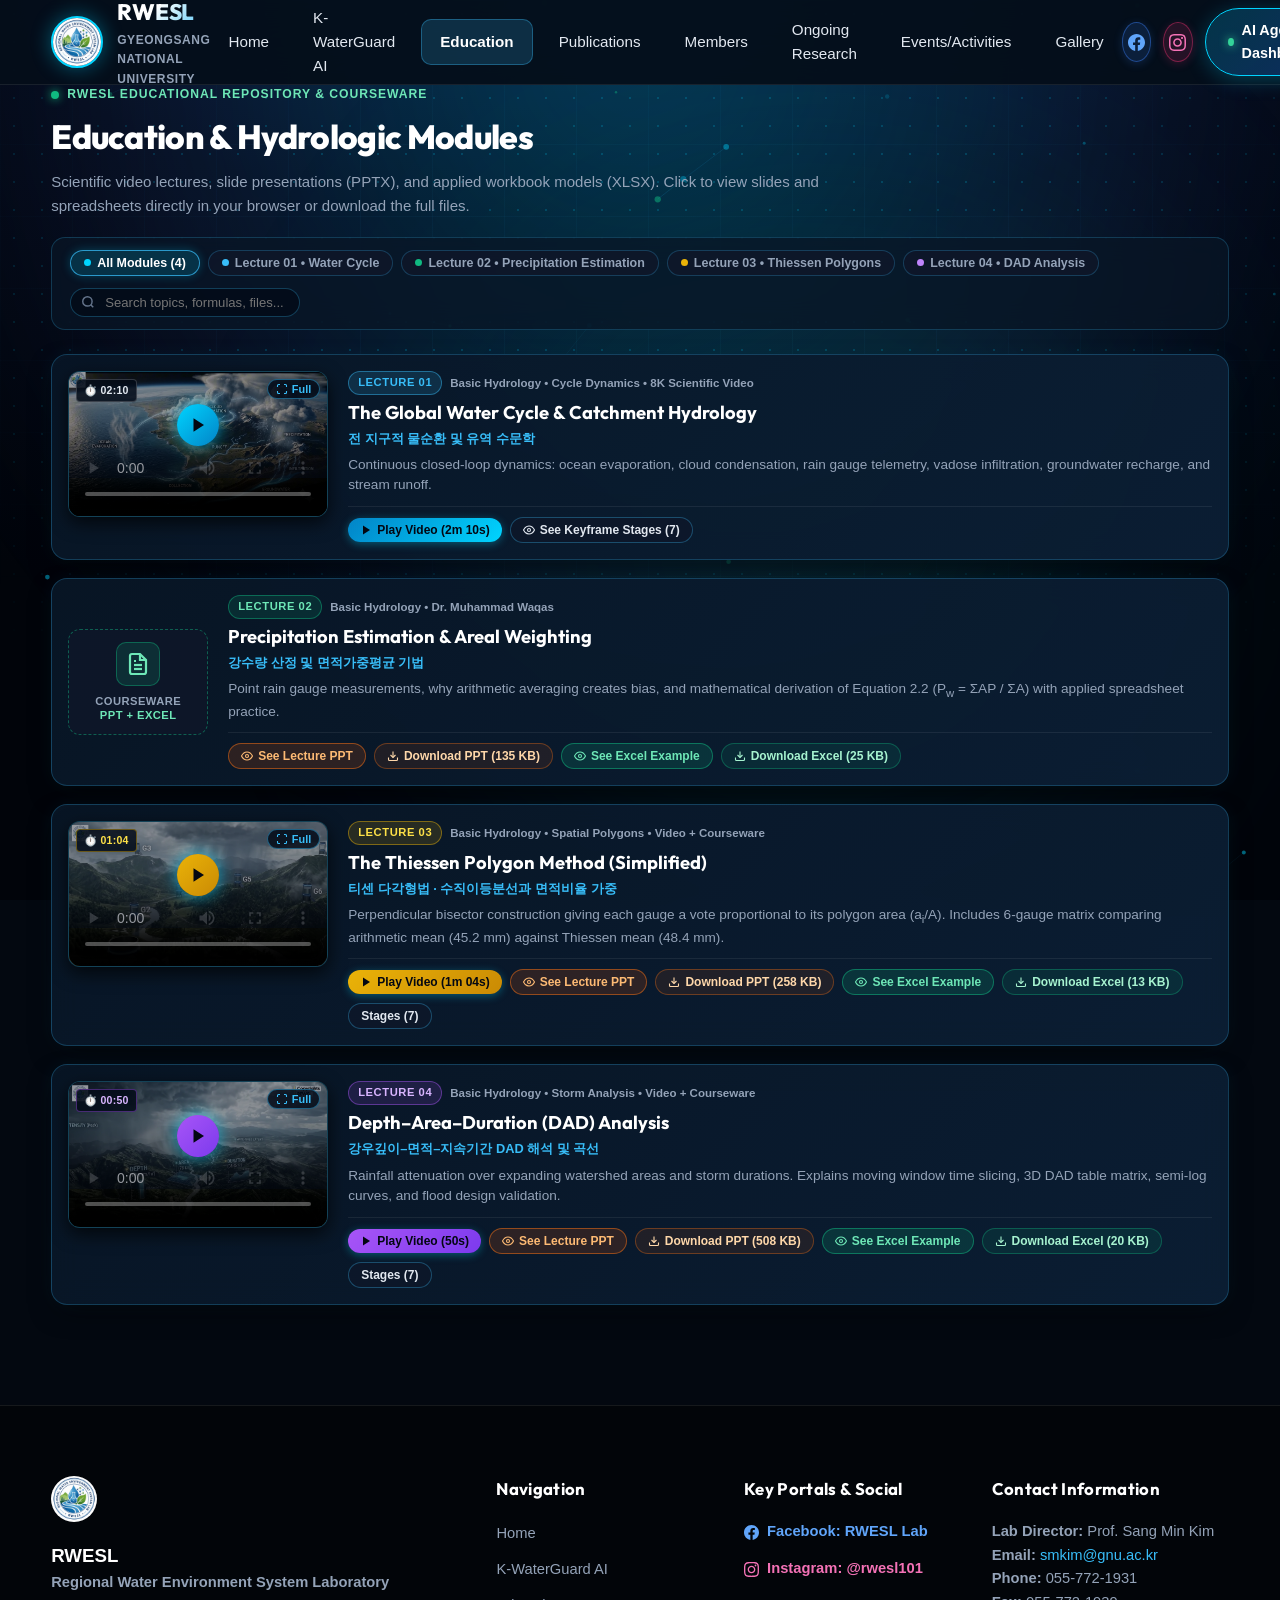
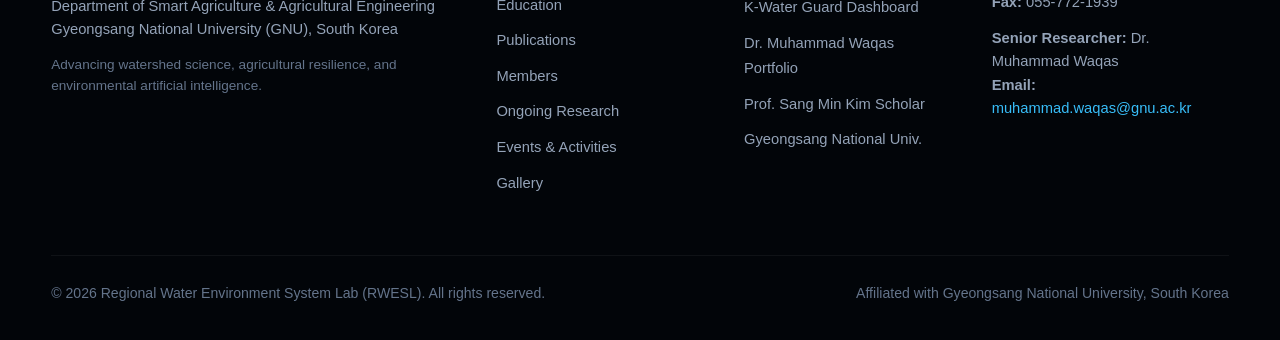
==== commit 7c1eb42c: "Make video windows small (260px), remove faux video window from Lecture 02, and add clickable See an" ====
--- a/education.html
+++ b/education.html
@@ -13,11 +13,11 @@
   <style>
     /* ==========================================================================
        Compact Educational Portal Styling
-       Modular, scalable grid for adding many future lectures smoothly
+       Compact video windows, modular rows, clickable PPT & Excel see/download
        ========================================================================== */
     .edu-page-title {
       font-family: var(--font-heading);
-      font-size: 2.15rem;
+      font-size: 2.1rem;
       font-weight: 800;
       color: #ffffff;
       margin-bottom: 6px;
@@ -26,25 +26,25 @@
 
     .edu-page-subtitle {
       color: var(--text-muted);
-      font-size: 0.95rem;
+      font-size: 0.94rem;
       margin: 0;
       max-width: 820px;
-      line-height: 1.6;
-    }
-
-    /* Filter & Controls Toolbar */
+      line-height: 1.55;
+    }
+
+    /* Filter & Search Toolbar */
     .edu-toolbar {
       display: flex;
       flex-wrap: wrap;
       align-items: center;
       justify-content: space-between;
-      gap: 14px;
-      margin-top: 22px;
-      margin-bottom: 28px;
-      padding: 14px 20px;
+      gap: 12px;
+      margin-top: 20px;
+      margin-bottom: 24px;
+      padding: 12px 18px;
       background: rgba(8, 22, 38, 0.75);
       border: 1px solid rgba(56, 189, 248, 0.22);
-      border-radius: 16px;
+      border-radius: 14px;
       backdrop-filter: blur(14px);
       -webkit-backdrop-filter: blur(14px);
     }
@@ -60,12 +60,12 @@
       background: rgba(15, 23, 42, 0.8);
       border: 1px solid rgba(56, 189, 248, 0.24);
       color: #94a3b8;
-      padding: 6px 14px;
+      padding: 5px 13px;
       border-radius: 9999px;
-      font-size: 0.8rem;
+      font-size: 0.78rem;
       font-weight: 600;
       text-decoration: none;
-      transition: all 0.22s ease;
+      transition: all 0.2s ease;
       display: inline-flex;
       align-items: center;
       gap: 6px;
@@ -77,12 +77,12 @@
       background: rgba(0, 212, 255, 0.16);
       border-color: rgba(56, 189, 248, 0.75);
       color: #ffffff;
-      box-shadow: 0 0 12px rgba(0, 212, 255, 0.25);
+      box-shadow: 0 0 10px rgba(0, 212, 255, 0.25);
     }
 
     .edu-search-wrap {
       position: relative;
-      min-width: 240px;
+      min-width: 230px;
     }
 
     .edu-search-input {
@@ -90,73 +90,72 @@
       background: rgba(4, 13, 26, 0.9);
       border: 1px solid rgba(56, 189, 248, 0.28);
       border-radius: 9999px;
-      padding: 7px 16px 7px 36px;
+      padding: 6px 14px 6px 34px;
       color: #ffffff;
-      font-size: 0.84rem;
+      font-size: 0.82rem;
       outline: none;
       transition: all 0.2s ease;
     }
 
     .edu-search-input:focus {
       border-color: #38bdf8;
-      box-shadow: 0 0 12px rgba(56, 189, 248, 0.3);
+      box-shadow: 0 0 10px rgba(56, 189, 248, 0.3);
     }
 
     .edu-search-icon {
       position: absolute;
-      left: 12px;
+      left: 11px;
       top: 50%;
       transform: translateY(-50%);
       color: #64748b;
       pointer-events: none;
     }
 
-    /* Compact 2-Column Responsive Lecture Grid */
-    .edu-lectures-grid {
-      display: grid;
-      grid-template-columns: repeat(2, minmax(0, 1fr));
-      gap: 26px;
-    }
-
-    @media (max-width: 992px) {
-      .edu-lectures-grid {
-        grid-template-columns: 1fr;
-        gap: 22px;
-      }
-    }
-
-    /* Individual Compact Lecture Card / Window */
-    .edu-lecture-card {
-      position: relative;
-      background: linear-gradient(135deg, rgba(8, 22, 38, 0.94) 0%, rgba(11, 31, 53, 0.94) 100%);
-      border: 1px solid rgba(56, 189, 248, 0.28);
-      border-radius: 20px;
-      overflow: hidden;
+    /* ==========================================================================
+       Compact Horizontal Lecture Rows
+       Small video windows (~260px wide) and clean clickable courseware buttons
+       ========================================================================== */
+    .edu-lectures-container {
       display: flex;
       flex-direction: column;
-      backdrop-filter: blur(16px);
-      -webkit-backdrop-filter: blur(16px);
-      box-shadow: 0 16px 40px -10px rgba(0, 0, 0, 0.7), 0 0 25px rgba(0, 212, 255, 0.08);
-      transition: transform 0.28s ease, border-color 0.28s ease, box-shadow 0.28s ease;
-    }
-
-    .edu-lecture-card:hover {
-      border-color: rgba(56, 189, 248, 0.65);
-      box-shadow: 0 22px 50px -10px rgba(0, 0, 0, 0.85), 0 0 35px rgba(0, 212, 255, 0.2);
-      transform: translateY(-3px);
-    }
-
-    /* Media Window (Compact 16:9 box) */
-    .edu-media-window {
+      gap: 18px;
+    }
+
+    .edu-lecture-row {
+      display: flex;
+      align-items: stretch;
+      gap: 20px;
+      background: linear-gradient(135deg, rgba(8, 22, 38, 0.94) 0%, rgba(11, 31, 53, 0.94) 100%);
+      border: 1px solid rgba(56, 189, 248, 0.24);
+      border-radius: 16px;
+      padding: 16px;
+      backdrop-filter: blur(14px);
+      -webkit-backdrop-filter: blur(14px);
+      box-shadow: 0 10px 28px -8px rgba(0, 0, 0, 0.65), 0 0 20px rgba(0, 212, 255, 0.06);
+      transition: transform 0.22s ease, border-color 0.22s ease, box-shadow 0.22s ease;
+    }
+
+    .edu-lecture-row:hover {
+      border-color: rgba(56, 189, 248, 0.6);
+      box-shadow: 0 14px 36px -8px rgba(0, 0, 0, 0.8), 0 0 30px rgba(0, 212, 255, 0.16);
+      transform: translateY(-2px);
+    }
+
+    /* Small Video Window (~260px fixed width, 16:9 aspect) */
+    .edu-small-video-box {
+      flex: 0 0 260px;
+      width: 260px;
+      aspect-ratio: 16 / 9;
+      border-radius: 12px;
+      overflow: hidden;
       position: relative;
-      width: 100%;
-      aspect-ratio: 16 / 9;
       background: #000000;
-      overflow: hidden;
-      border-bottom: 1px solid rgba(56, 189, 248, 0.2);
-    }
-
-    .edu-media-window video {
+      border: 1px solid rgba(56, 189, 248, 0.35);
+      box-shadow: 0 6px 18px rgba(0, 0, 0, 0.7);
+      align-self: flex-start;
+    }
+
+    .edu-small-video-box video {
       width: 100%;
       height: 100%;
       object-fit: cover;
@@ -164,344 +163,317 @@
       outline: none;
     }
 
-    .edu-media-window img.poster-preview {
-      width: 100%;
-      height: 100%;
-      object-fit: cover;
-      display: block;
-      transition: transform 0.4s ease;
-    }
-
-    .edu-lecture-card:hover .edu-media-window img.poster-preview {
-      transform: scale(1.03);
-    }
-
-    /* Play / View Overlay */
-    .edu-media-overlay {
+    /* Small Video Overlay */
+    .edu-small-overlay {
       position: absolute;
       top: 0;
       left: 0;
       right: 0;
-      bottom: 46px; /* Native controls clickable */
-      background: rgba(3, 11, 24, 0.44);
+      bottom: 38px;
+      background: rgba(3, 11, 24, 0.42);
       display: flex;
       flex-direction: column;
       align-items: center;
       justify-content: center;
-      gap: 8px;
+      gap: 6px;
       cursor: pointer;
-      transition: all 0.25s ease;
+      transition: background 0.2s ease;
       z-index: 5;
     }
 
-    .edu-media-overlay:hover {
-      background: rgba(3, 11, 24, 0.22);
-    }
-
-    .edu-play-circle {
-      width: 52px;
-      height: 52px;
+    .edu-small-overlay:hover {
+      background: rgba(3, 11, 24, 0.18);
+    }
+
+    .edu-small-play-btn {
+      width: 42px;
+      height: 42px;
       border-radius: 50%;
       background: linear-gradient(135deg, #00d4ff 0%, #0284c7 100%);
       display: flex;
       align-items: center;
       justify-content: center;
       color: #030712;
-      box-shadow: 0 0 24px rgba(0, 212, 255, 0.75);
-      transition: transform 0.22s ease, box-shadow 0.22s ease;
-    }
-
-    .edu-media-overlay:hover .edu-play-circle {
+      box-shadow: 0 0 18px rgba(0, 212, 255, 0.7);
+      transition: transform 0.2s ease;
+    }
+
+    .edu-small-overlay:hover .edu-small-play-btn {
       transform: scale(1.1);
-      box-shadow: 0 0 32px rgba(0, 212, 255, 0.95);
-    }
-
-    .edu-play-badge {
-      background: rgba(3, 11, 24, 0.88);
+    }
+
+    .edu-small-duration-badge {
+      position: absolute;
+      top: 7px;
+      left: 7px;
+      background: rgba(3, 11, 24, 0.85);
+      border: 1px solid rgba(255, 255, 255, 0.18);
       color: #e2e8f0;
-      font-size: 0.72rem;
+      padding: 2px 7px;
+      border-radius: 4px;
+      font-size: 0.66rem;
       font-weight: 700;
-      padding: 3px 10px;
-      border-radius: 9999px;
-      border: 1px solid rgba(56, 189, 248, 0.4);
-      letter-spacing: 0.04em;
-    }
-
-    /* Corner Fullscreen / Expand Button */
-    .edu-corner-fs-btn {
+      letter-spacing: 0.02em;
+      z-index: 8;
+    }
+
+    .edu-small-fs-btn {
       position: absolute;
-      top: 10px;
-      right: 10px;
+      top: 7px;
+      right: 7px;
       background: rgba(3, 11, 24, 0.85);
       border: 1px solid rgba(56, 189, 248, 0.45);
       color: #38bdf8;
+      padding: 3px 8px;
+      border-radius: 9999px;
+      font-size: 0.68rem;
+      font-weight: 700;
+      cursor: pointer;
       display: inline-flex;
       align-items: center;
-      gap: 5px;
-      padding: 4px 10px;
-      border-radius: 9999px;
-      font-size: 0.72rem;
-      font-weight: 700;
-      cursor: pointer;
+      gap: 4px;
       z-index: 8;
-      backdrop-filter: blur(8px);
       transition: all 0.2s ease;
     }
 
-    .edu-corner-fs-btn:hover {
+    .edu-small-fs-btn:hover {
       background: rgba(0, 212, 255, 0.25);
       color: #ffffff;
-      border-color: #38bdf8;
       transform: scale(1.05);
     }
 
-    /* Duration / Type Tag in Top-Left Corner */
-    .edu-corner-type-tag {
-      position: absolute;
-      top: 10px;
-      left: 10px;
-      background: rgba(3, 11, 24, 0.85);
-      border: 1px solid rgba(255, 255, 255, 0.15);
-      color: #e2e8f0;
-      display: inline-flex;
+    /* Document Icon Badge Box (for non-video lectures like Lecture 02) */
+    .edu-doc-badge-box {
+      flex: 0 0 140px;
+      width: 140px;
+      border-radius: 12px;
+      background: rgba(15, 23, 42, 0.75);
+      border: 1px dashed rgba(16, 185, 129, 0.45);
+      display: flex;
+      flex-direction: column;
       align-items: center;
-      gap: 5px;
-      padding: 4px 9px;
-      border-radius: 6px;
+      justify-content: center;
+      gap: 8px;
+      text-align: center;
+      padding: 12px 8px;
+      align-self: center;
+    }
+
+    .edu-doc-icon-wrap {
+      width: 44px;
+      height: 44px;
+      border-radius: 10px;
+      background: rgba(16, 185, 129, 0.15);
+      border: 1px solid rgba(16, 185, 129, 0.4);
+      display: flex;
+      align-items: center;
+      justify-content: center;
+      color: #6ee7b7;
+    }
+
+    .edu-doc-badge-text {
       font-size: 0.7rem;
       font-weight: 700;
-      z-index: 8;
-      backdrop-filter: blur(8px);
-      letter-spacing: 0.02em;
-    }
-
-    /* Card Body */
-    .edu-card-body {
-      padding: 20px 22px 18px;
+      color: #94a3b8;
+      line-height: 1.25;
+      text-transform: uppercase;
+      letter-spacing: 0.04em;
+    }
+
+    /* Lecture Row Body & Content */
+    .edu-row-content {
+      flex: 1;
       display: flex;
       flex-direction: column;
-      flex: 1;
-    }
-
-    .edu-badge-row {
+      justify-content: space-between;
+      min-width: 0;
+    }
+
+    .edu-meta-strip {
       display: flex;
       align-items: center;
       gap: 8px;
       flex-wrap: wrap;
-      margin-bottom: 10px;
-    }
-
-    .edu-lec-pill {
-      font-size: 0.72rem;
+      margin-bottom: 6px;
+    }
+
+    .edu-pill-badge {
+      font-size: 0.7rem;
       font-weight: 800;
-      padding: 3px 10px;
+      padding: 2px 9px;
       border-radius: 9999px;
-      letter-spacing: 0.06em;
+      letter-spacing: 0.05em;
       text-transform: uppercase;
       display: inline-flex;
       align-items: center;
-      gap: 6px;
-    }
-
-    .pill-lec1 { background: rgba(56, 189, 248, 0.14); border: 1px solid rgba(56, 189, 248, 0.45); color: #38bdf8; }
-    .pill-lec2 { background: rgba(16, 185, 129, 0.14); border: 1px solid rgba(16, 185, 129, 0.45); color: #6ee7b7; }
-    .pill-lec3 { background: rgba(234, 179, 8, 0.14); border: 1px solid rgba(234, 179, 8, 0.45); color: #fde047; }
-    .pill-lec4 { background: rgba(168, 85, 247, 0.14); border: 1px solid rgba(168, 85, 247, 0.45); color: #d8b4fe; }
-
-    .edu-course-tag {
+      gap: 5px;
+    }
+
+    .pill-l1 { background: rgba(56, 189, 248, 0.14); border: 1px solid rgba(56, 189, 248, 0.45); color: #38bdf8; }
+    .pill-l2 { background: rgba(16, 185, 129, 0.14); border: 1px solid rgba(16, 185, 129, 0.45); color: #6ee7b7; }
+    .pill-l3 { background: rgba(234, 179, 8, 0.14); border: 1px solid rgba(234, 179, 8, 0.45); color: #fde047; }
+    .pill-l4 { background: rgba(168, 85, 247, 0.14); border: 1px solid rgba(168, 85, 247, 0.45); color: #d8b4fe; }
+
+    .edu-course-label {
       font-size: 0.72rem;
       color: #94a3b8;
       font-weight: 600;
     }
 
-    .edu-card-title {
+    .edu-row-title {
       font-family: var(--font-heading);
-      font-size: 1.22rem;
+      font-size: 1.15rem;
       font-weight: 700;
       color: #ffffff;
       line-height: 1.35;
-      margin-bottom: 4px;
-    }
-
-    .edu-card-subkorean {
+      margin: 0 0 3px;
+    }
+
+    .edu-row-subkorean {
       color: #38bdf8;
-      font-size: 0.82rem;
+      font-size: 0.8rem;
       font-weight: 600;
-      margin-bottom: 10px;
+      margin-bottom: 6px;
       display: block;
     }
 
-    .edu-card-desc {
+    .edu-row-desc {
       color: var(--text-muted);
-      font-size: 0.88rem;
-      line-height: 1.55;
-      margin-bottom: 14px;
-      flex: 1;
-    }
-
-    /* Topic Tags */
-    .edu-tag-strip {
+      font-size: 0.85rem;
+      line-height: 1.5;
+      margin: 0 0 10px;
+    }
+
+    /* Clickable Buttons Toolbar */
+    .edu-actions-toolbar {
       display: flex;
       flex-wrap: wrap;
-      gap: 6px;
-      margin-bottom: 16px;
-    }
-
-    .edu-tag-item {
-      font-size: 0.72rem;
-      font-weight: 600;
-      padding: 3px 8px;
-      border-radius: 6px;
-      background: rgba(56, 189, 248, 0.08);
-      border: 1px solid rgba(56, 189, 248, 0.2);
-      color: #7dd3fc;
-    }
-
-    /* Card Footer & Action Download Bar */
-    .edu-card-actions {
-      display: flex;
-      flex-direction: column;
-      gap: 12px;
-      padding-top: 14px;
-      border-top: 1px solid rgba(255, 255, 255, 0.08);
-      margin-top: auto;
-    }
-
-    .edu-btn-row {
-      display: flex;
+      align-items: center;
       gap: 8px;
-      flex-wrap: wrap;
-    }
-
-    .edu-btn {
-      font-size: 0.78rem;
+      padding-top: 10px;
+      border-top: 1px solid rgba(255, 255, 255, 0.07);
+    }
+
+    .edu-action-btn {
+      font-size: 0.75rem;
       font-weight: 700;
-      padding: 7px 14px;
+      padding: 6px 12px;
       border-radius: 9999px;
       text-decoration: none;
       display: inline-flex;
       align-items: center;
-      gap: 6px;
+      gap: 5px;
       transition: all 0.2s ease;
       cursor: pointer;
       border: none;
       line-height: 1;
-    }
-
-    .edu-btn-primary {
+      white-space: nowrap;
+    }
+
+    /* Video Play Button */
+    .btn-video-play {
       background: linear-gradient(135deg, #0284c7 0%, #00d4ff 100%);
       color: #030712;
-      box-shadow: 0 2px 10px rgba(0, 212, 255, 0.3);
-    }
-
-    .edu-btn-primary:hover {
-      box-shadow: 0 4px 16px rgba(0, 212, 255, 0.5);
+      box-shadow: 0 2px 8px rgba(0, 212, 255, 0.35);
+    }
+
+    .btn-video-play:hover {
+      box-shadow: 0 4px 14px rgba(0, 212, 255, 0.6);
       transform: translateY(-1px);
     }
 
-    .edu-btn-dl-ppt {
-      background: rgba(234, 88, 12, 0.15);
-      border: 1px solid rgba(249, 115, 22, 0.45);
+    /* See Buttons (Eye preview) */
+    .btn-see-ppt {
+      background: rgba(234, 88, 12, 0.16);
+      border: 1px solid rgba(249, 115, 22, 0.5);
       color: #fdba74;
     }
 
-    .edu-btn-dl-ppt:hover {
-      background: rgba(234, 88, 12, 0.28);
+    .btn-see-ppt:hover {
+      background: rgba(234, 88, 12, 0.3);
       border-color: #fb923c;
       color: #ffffff;
       transform: translateY(-1px);
     }
 
-    .edu-btn-dl-excel {
-      background: rgba(16, 185, 129, 0.15);
-      border: 1px solid rgba(16, 185, 129, 0.45);
+    .btn-see-excel {
+      background: rgba(16, 185, 129, 0.16);
+      border: 1px solid rgba(16, 185, 129, 0.5);
       color: #6ee7b7;
     }
 
-    .edu-btn-dl-excel:hover {
-      background: rgba(16, 185, 129, 0.28);
+    .btn-see-excel:hover {
+      background: rgba(16, 185, 129, 0.3);
       border-color: #34d399;
       color: #ffffff;
       transform: translateY(-1px);
     }
 
-    .edu-btn-secondary {
+    /* Download Buttons */
+    .btn-dl-ppt {
+      background: rgba(234, 88, 12, 0.1);
+      border: 1px solid rgba(249, 115, 22, 0.35);
+      color: #fed7aa;
+    }
+
+    .btn-dl-ppt:hover {
+      background: rgba(234, 88, 12, 0.25);
+      border-color: #fb923c;
+      color: #ffffff;
+      transform: translateY(-1px);
+    }
+
+    .btn-dl-excel {
+      background: rgba(16, 185, 129, 0.1);
+      border: 1px solid rgba(16, 185, 129, 0.35);
+      color: #a7f3d0;
+    }
+
+    .btn-dl-excel:hover {
+      background: rgba(16, 185, 129, 0.25);
+      border-color: #34d399;
+      color: #ffffff;
+      transform: translateY(-1px);
+    }
+
+    .btn-see-stages {
       background: rgba(15, 23, 42, 0.7);
-      border: 1px solid rgba(56, 189, 248, 0.3);
+      border: 1px solid rgba(56, 189, 248, 0.32);
       color: #e2e8f0;
     }
 
-    .edu-btn-secondary:hover {
-      background: rgba(56, 189, 248, 0.15);
+    .btn-see-stages:hover {
+      background: rgba(56, 189, 248, 0.16);
       border-color: #38bdf8;
       color: #ffffff;
       transform: translateY(-1px);
     }
 
-    /* Mini Keyframe Thumbnail Row (Compact 68px width) */
-    .edu-mini-strip-wrap {
-      display: flex;
-      align-items: center;
-      gap: 6px;
-      overflow-x: auto;
-      padding-bottom: 2px;
-      scrollbar-width: thin;
-      scrollbar-color: rgba(56, 189, 248, 0.3) transparent;
-    }
-
-    .edu-mini-strip-wrap::-webkit-scrollbar {
-      height: 4px;
-    }
-
-    .edu-mini-strip-wrap::-webkit-scrollbar-thumb {
-      background: rgba(56, 189, 248, 0.3);
-      border-radius: 9999px;
-    }
-
-    .edu-mini-thumb {
-      flex: 0 0 68px;
-      aspect-ratio: 16 / 9;
-      border-radius: 6px;
-      overflow: hidden;
-      border: 1px solid rgba(56, 189, 248, 0.25);
-      background: #000000;
-      cursor: pointer;
-      position: relative;
-      transition: all 0.2s ease;
-    }
-
-    .edu-mini-thumb:hover {
-      border-color: #38bdf8;
-      transform: translateY(-2px);
-      box-shadow: 0 4px 10px rgba(0, 212, 255, 0.3);
-    }
-
-    .edu-mini-thumb img {
-      width: 100%;
-      height: 100%;
-      object-fit: cover;
-      display: block;
-    }
-
-    .edu-mini-thumb-label {
-      position: absolute;
-      bottom: 0;
-      left: 0;
-      right: 0;
-      background: rgba(3, 11, 24, 0.88);
-      font-size: 0.58rem;
-      font-weight: 700;
-      color: #38bdf8;
-      text-align: center;
-      padding: 1px 0;
-      line-height: 1.1;
-    }
-
-    /* Native & Cinema Fullscreen Styles */
-    .edu-media-window:fullscreen,
-    .edu-media-window:-webkit-full-screen,
-    .edu-media-window:-moz-full-screen,
-    .edu-media-window:-ms-fullscreen {
+    /* Responsive Mobile layout */
+    @media (max-width: 768px) {
+      .edu-lecture-row {
+        flex-direction: column;
+      }
+      .edu-small-video-box {
+        width: 100%;
+        max-width: 320px;
+        margin: 0 auto;
+        flex: none;
+      }
+      .edu-doc-badge-box {
+        width: 100%;
+        height: auto;
+        padding: 14px;
+        flex-direction: row;
+        justify-content: flex-start;
+      }
+    }
+
+    /* Native & Cinema Fullscreen for small boxes */
+    .edu-small-video-box:fullscreen,
+    .edu-small-video-box:-webkit-full-screen,
+    .edu-small-video-box:-moz-full-screen,
+    .edu-small-video-box:-ms-fullscreen {
       width: 100vw !important;
       height: 100vh !important;
       background: #000000 !important;
@@ -512,15 +484,15 @@
       justify-content: center !important;
     }
 
-    .edu-media-window:fullscreen video,
-    .edu-media-window:-webkit-full-screen video {
+    .edu-small-video-box:fullscreen video,
+    .edu-small-video-box:-webkit-full-screen video {
       width: 100% !important;
       height: 100% !important;
       max-height: 100vh !important;
       object-fit: contain !important;
     }
 
-    .edu-media-window.is-cinema-fullscreen {
+    .edu-small-video-box.is-cinema-fullscreen {
       position: fixed !important;
       top: 0 !important;
       left: 0 !important;
@@ -537,14 +509,14 @@
       justify-content: center !important;
     }
 
-    .edu-media-window.is-cinema-fullscreen video {
+    .edu-small-video-box.is-cinema-fullscreen video {
       width: 100% !important;
       height: 100% !important;
       object-fit: contain !important;
     }
 
-    .edu-media-window.is-cinema-fullscreen .edu-corner-fs-btn,
-    .edu-media-window:fullscreen .edu-corner-fs-btn {
+    .edu-small-video-box.is-cinema-fullscreen .edu-small-fs-btn,
+    .edu-small-video-box:fullscreen .edu-small-fs-btn {
       position: fixed !important;
       top: 24px !important;
       right: 28px !important;
@@ -556,11 +528,48 @@
       color: #00d4ff !important;
       box-shadow: 0 0 20px rgba(0, 212, 255, 0.5) !important;
     }
+
+    /* ==========================================================================
+       Interactive Excel Spreadsheet Modal
+       ========================================================================== */
+    .edu-table-preview {
+      width: 100%;
+      border-collapse: collapse;
+      font-size: 0.82rem;
+      margin-top: 10px;
+    }
+
+    .edu-table-preview th {
+      background: rgba(16, 185, 129, 0.18);
+      color: #6ee7b7;
+      padding: 8px 12px;
+      text-align: left;
+      font-weight: 700;
+      border: 1px solid rgba(16, 185, 129, 0.3);
+      letter-spacing: 0.02em;
+    }
+
+    .edu-table-preview td {
+      padding: 7px 12px;
+      border: 1px solid rgba(255, 255, 255, 0.08);
+      color: #e2e8f0;
+    }
+
+    .edu-table-preview tr:nth-child(even) {
+      background: rgba(255, 255, 255, 0.02);
+    }
+
+    .edu-table-preview tr.total-row {
+      background: rgba(16, 185, 129, 0.12);
+      font-weight: 700;
+      color: #ffffff;
+      border-top: 2px solid rgba(16, 185, 129, 0.5);
+    }
   </style>
 </head>
 <body>
 
-  <!-- Background Canvas & Glow -->
+  <!-- Background System -->
   <div class="page-bg-system">
     <canvas id="ambientCanvas"></canvas>
     <div class="bg-topo-overlay"></div>
@@ -613,17 +622,17 @@
   </header>
 
   <main class="main-content">
-    <div class="container" style="padding-top: 36px; padding-bottom: 90px;">
+    <div class="container" style="padding-top: 32px; padding-bottom: 90px;">
       
       <!-- Page Header -->
       <div>
-        <div style="display: flex; align-items: center; gap: 10px; margin-bottom: 6px;">
+        <div style="display: flex; align-items: center; gap: 8px; margin-bottom: 6px;">
           <span class="live-rec-dot" style="background-color: #10b981; box-shadow: 0 0 10px #10b981;"></span>
-          <span style="font-size: 0.78rem; font-weight: 700; color: #6ee7b7; letter-spacing: 0.08em; text-transform: uppercase;">RWESL Educational Repository & Courseware</span>
+          <span style="font-size: 0.76rem; font-weight: 700; color: #6ee7b7; letter-spacing: 0.08em; text-transform: uppercase;">RWESL Educational Repository & Courseware</span>
         </div>
         <h1 class="edu-page-title">Education & Hydrologic Modules</h1>
         <p class="edu-page-subtitle">
-          Scientific video lectures, peer-reviewed animations, slide presentations (PPTX), and applied workbook exercises (XLSX) developed by the Regional Water Environment System Laboratory (RWESL).
+          Scientific video lectures, slide presentations (PPTX), and applied workbook models (XLSX). Click to view slides and spreadsheets directly in your browser or download the full files.
         </p>
       </div>
 
@@ -653,27 +662,27 @@
         </div>
 
         <div class="edu-search-wrap">
-          <svg class="edu-search-icon" width="15" height="15" viewBox="0 0 24 24" fill="none" stroke="currentColor" stroke-width="2.5"><circle cx="11" cy="11" r="8"></circle><line x1="21" y1="21" x2="16.65" y2="16.65"></line></svg>
-          <input type="text" id="lectureSearchInput" class="edu-search-input" placeholder="Search topics, methods, equations..." oninput="handleLectureSearch(this.value)">
+          <svg class="edu-search-icon" width="14" height="14" viewBox="0 0 24 24" fill="none" stroke="currentColor" stroke-width="2.5"><circle cx="11" cy="11" r="8"></circle><line x1="21" y1="21" x2="16.65" y2="16.65"></line></svg>
+          <input type="text" id="lectureSearchInput" class="edu-search-input" placeholder="Search topics, formulas, files..." oninput="handleLectureSearch(this.value)">
         </div>
       </div>
 
       <!-- ======================================================== -->
-      <!-- COMPACT 2-COLUMN LECTURE GRID                            -->
-      <!-- Scalable layout designed for adding many future lectures -->
+      <!-- COMPACT LECTURE ROWS                                     -->
+      <!-- Small video windows for videos, no large windows for PPT -->
       <!-- ======================================================== -->
-      <div class="edu-lectures-grid" id="lecturesGrid">
+      <div class="edu-lectures-container" id="lecturesContainer">
 
         <!-- ========================================== -->
         <!-- LECTURE 01: The Global Water Cycle         -->
         <!-- ========================================== -->
-        <article class="edu-lecture-card" id="lecture-01" data-cat="lec1" data-keywords="water cycle evaporation condensation precipitation rainfall telemetry infiltration groundwater aquifers runoff">
+        <div class="edu-lecture-row" id="lecture-01" data-cat="lec1" data-keywords="water cycle evaporation condensation precipitation rainfall telemetry infiltration groundwater aquifers runoff">
           
-          <!-- Media Window (Compact 16:9) -->
-          <div class="edu-media-window" id="mediaBox1">
-            <span class="edu-corner-type-tag">⏱️ 02:10 • 8K VIDEO</span>
-            <button type="button" id="cornerFsBtn1" class="edu-corner-fs-btn" onclick="toggleCardFullscreen(1)" title="Toggle Fullscreen">
-              <svg id="cornerFsIcon1" width="13" height="13" viewBox="0 0 24 24" fill="none" stroke="currentColor" stroke-width="2.2"><path d="M8 3H5a2 2 0 0 0-2 2v3m18 0V5a2 2 0 0 0-2-2h-3m0 18h3a2 2 0 0 0 2-2v-3M3 16v3a2 2 0 0 0 2 2h3"></path></svg>
+          <!-- Small Video Window (260px) -->
+          <div class="edu-small-video-box" id="mediaBox1">
+            <span class="edu-small-duration-badge">⏱️ 02:10</span>
+            <button type="button" id="cornerFsBtn1" class="edu-small-fs-btn" onclick="toggleCardFullscreen(1)" title="Toggle Fullscreen">
+              <svg id="cornerFsIcon1" width="12" height="12" viewBox="0 0 24 24" fill="none" stroke="currentColor" stroke-width="2.2"><path d="M8 3H5a2 2 0 0 0-2 2v3m18 0V5a2 2 0 0 0-2-2h-3m0 18h3a2 2 0 0 0 2-2v-3M3 16v3a2 2 0 0 0 2 2h3"></path></svg>
               <span id="cornerFsText1">Full</span>
             </button>
 
@@ -685,187 +694,109 @@
               Your browser does not support the video tag.
             </video>
 
-            <div id="mediaOverlay1" class="edu-media-overlay" onclick="playCardVideo(1)">
-              <div class="edu-play-circle">
-                <svg width="22" height="22" viewBox="0 0 24 24" fill="currentColor"><polygon points="6 3 20 12 6 21 6 3"></polygon></svg>
+            <div id="mediaOverlay1" class="edu-small-overlay" onclick="playCardVideo(1)">
+              <div class="edu-small-play-btn">
+                <svg width="18" height="18" viewBox="0 0 24 24" fill="currentColor"><polygon points="6 3 20 12 6 21 6 3"></polygon></svg>
               </div>
-              <span class="edu-play-badge">Play Scientific Animation ↗</span>
             </div>
           </div>
 
-          <!-- Card Body -->
-          <div class="edu-card-body">
-            <div class="edu-badge-row">
-              <span class="edu-lec-pill pill-lec1">Lecture 01</span>
-              <span class="edu-course-tag">Basic Hydrology • Cycle Dynamics</span>
+          <!-- Lecture Content & Clickable Buttons -->
+          <div class="edu-row-content">
+            <div>
+              <div class="edu-meta-strip">
+                <span class="edu-pill-badge pill-l1">Lecture 01</span>
+                <span class="edu-course-label">Basic Hydrology • Cycle Dynamics • 8K Scientific Video</span>
+              </div>
+              <h3 class="edu-row-title">The Global Water Cycle & Catchment Hydrology</h3>
+              <span class="edu-row-subkorean">전 지구적 물순환 및 유역 수문학</span>
+              <p class="edu-row-desc">
+                Continuous closed-loop dynamics: ocean evaporation, cloud condensation, rain gauge telemetry, vadose infiltration, groundwater recharge, and stream runoff.
+              </p>
             </div>
 
-            <h3 class="edu-card-title">The Global Water Cycle & Catchment Hydrology</h3>
-            <span class="edu-card-subkorean">전 지구적 물순환 및 유역 수문학</span>
-
-            <p class="edu-card-desc">
-              Comprehensive scientific animation detailing the continuous closed-loop dynamics: ocean evaporation, orographic condensation, gauge telemetry, vadose infiltration, groundwater recharge, and stream runoff.
-            </p>
-
-            <div class="edu-tag-strip">
-              <span class="edu-tag-item">Solar Evaporation</span>
-              <span class="edu-tag-item">Cloud Condensation</span>
-              <span class="edu-tag-item">Gauge Telemetry</span>
-              <span class="edu-tag-item">Vadose Infiltration</span>
-              <span class="edu-tag-item">Basin Runoff</span>
+            <!-- Clickable Buttons to See and Download -->
+            <div class="edu-actions-toolbar">
+              <button type="button" class="edu-action-btn btn-video-play" onclick="playCardVideo(1)">
+                <svg width="12" height="12" viewBox="0 0 24 24" fill="currentColor"><polygon points="6 3 20 12 6 21 6 3"></polygon></svg>
+                <span>Play Video (2m 10s)</span>
+              </button>
+              <button type="button" class="edu-action-btn btn-see-stages" onclick="openLectureModal(1, 0)">
+                <svg width="12" height="12" viewBox="0 0 24 24" fill="none" stroke="currentColor" stroke-width="2.2"><path d="M1 12s4-8 11-8 11 8 11 8-4 8-11 8-11-8-11-8z"></path><circle cx="12" cy="12" r="3"></circle></svg>
+                <span>See Keyframe Stages (7)</span>
+              </button>
             </div>
-
-            <!-- Card Actions & Mini Keyframes -->
-            <div class="edu-card-actions">
-              <div class="edu-btn-row">
-                <button type="button" class="edu-btn edu-btn-primary" onclick="playCardVideo(1)">
-                  <svg width="13" height="13" viewBox="0 0 24 24" fill="currentColor"><polygon points="6 3 20 12 6 21 6 3"></polygon></svg>
-                  <span>Play (2m 10s)</span>
-                </button>
-                <button type="button" class="edu-btn edu-btn-secondary" onclick="openLectureModal(1, 0)">
-                  <span>🔍 Keyframes (7)</span>
-                </button>
-              </div>
-
-              <!-- Mini Keyframes Thumbnails -->
-              <div class="edu-mini-strip-wrap" title="Click to view high-resolution keyframe stages">
-                <div class="edu-mini-thumb" onclick="openLectureModal(1, 0)" title="Stage 01: Watershed Landscape Baseline">
-                  <img src="assets/images/water_cycle_screens/screen_01_watershed_panorama.webp" alt="Stage 01" loading="lazy">
-                  <span class="edu-mini-thumb-label">Stage 01</span>
-                </div>
-                <div class="edu-mini-thumb" onclick="openLectureModal(1, 1)" title="Stage 02: Evaporation Flux">
-                  <img src="assets/images/water_cycle_screens/screen_02_evaporation_flux.webp" alt="Stage 02" loading="lazy">
-                  <span class="edu-mini-thumb-label">Stage 02</span>
-                </div>
-                <div class="edu-mini-thumb" onclick="openLectureModal(1, 2)" title="Stage 03: Cloud Condensation">
-                  <img src="assets/images/water_cycle_screens/screen_03_atmospheric_condensation.webp" alt="Stage 03" loading="lazy">
-                  <span class="edu-mini-thumb-label">Stage 03</span>
-                </div>
-                <div class="edu-mini-thumb" onclick="openLectureModal(1, 3)" title="Stage 04: Precipitation Telemetry">
-                  <img src="assets/images/water_cycle_screens/screen_04_precipitation_telemetry.webp" alt="Stage 04" loading="lazy">
-                  <span class="edu-mini-thumb-label">Stage 04</span>
-                </div>
-                <div class="edu-mini-thumb" onclick="openLectureModal(1, 4)" title="Stage 05: Areal Weighted Rainfall">
-                  <img src="assets/images/water_cycle_screens/screen_05_area_weighted_rainfall.webp" alt="Stage 05" loading="lazy">
-                  <span class="edu-mini-thumb-label">Stage 05</span>
-                </div>
-                <div class="edu-mini-thumb" onclick="openLectureModal(1, 5)" title="Stage 06: Groundwater Hydrogeology">
-                  <img src="assets/images/water_cycle_screens/screen_06_groundwater_hydrogeology.webp" alt="Stage 06" loading="lazy">
-                  <span class="edu-mini-thumb-label">Stage 06</span>
-                </div>
-                <div class="edu-mini-thumb" onclick="openLectureModal(1, 6)" title="Stage 07: Global Synthesis">
-                  <img src="assets/images/water_cycle_screens/screen_07_global_water_cycle_synthesis.webp" alt="Stage 07" loading="lazy">
-                  <span class="edu-mini-thumb-label">Stage 07</span>
-                </div>
-              </div>
-
-            </div>
-          </div>
-
-        </article>
+          </div>
+
+        </div>
 
 
         <!-- ========================================== -->
         <!-- LECTURE 02: Precipitation Estimation       -->
+        <!-- NO large video window - Just Clickable     -->
         <!-- ========================================== -->
-        <article class="edu-lecture-card" id="lecture-02" data-cat="lec2" data-keywords="precipitation estimation rain gauges area weighted average equation 2.2 arithmetic mean subcatchments exercise workbook">
+        <div class="edu-lecture-row" id="lecture-02" data-cat="lec2" data-keywords="precipitation estimation rain gauges area weighted average equation 2.2 arithmetic mean subcatchments exercise workbook ppt excel">
           
-          <!-- Media Window (Interactive Slide Preview) -->
-          <div class="edu-media-window" id="mediaBox2" style="cursor: pointer;" onclick="openLectureModal(2, 0)">
-            <span class="edu-corner-type-tag" style="border-color: rgba(16, 185, 129, 0.4); color: #6ee7b7;">📊 5 SLIDES • PPT + EXCEL</span>
-            <button type="button" class="edu-corner-fs-btn" onclick="event.stopPropagation(); openLectureModal(2, 0)" title="View Slides Fullscreen">
-              <svg width="13" height="13" viewBox="0 0 24 24" fill="none" stroke="currentColor" stroke-width="2.2"><path d="M15 3h6v6m0-6L10 14M9 21H3v-6m0 6l11-11"></path></svg>
-              <span>Slides</span>
-            </button>
-
-            <img src="assets/images/lecture02_screens/slide_01.webp" alt="Lecture 02 Precipitation Estimation Slides Preview" class="poster-preview" loading="lazy">
-
-            <div class="edu-media-overlay" style="bottom: 0;">
-              <div class="edu-play-circle" style="background: linear-gradient(135deg, #10b981 0%, #059669 100%); box-shadow: 0 0 24px rgba(16, 185, 129, 0.7);">
-                <svg width="22" height="22" viewBox="0 0 24 24" fill="none" stroke="currentColor" stroke-width="2.5"><rect x="3" y="3" width="18" height="18" rx="2" ry="2"></rect><line x1="3" y1="9" x2="21" y2="9"></line><line x1="9" y1="21" x2="9" y2="9"></line></svg>
+          <!-- Compact Document Courseware Badge (No giant video window!) -->
+          <div class="edu-doc-badge-box">
+            <div class="edu-doc-icon-wrap">
+              <svg width="24" height="24" viewBox="0 0 24 24" fill="none" stroke="currentColor" stroke-width="2.2"><path d="M14 2H6a2 2 0 0 0-2 2v16a2 2 0 0 0 2 2h12a2 2 0 0 0 2-2V8z"></path><polyline points="14 2 14 8 20 8"></polyline><line x1="16" y1="13" x2="8" y2="13"></line><line x1="16" y1="17" x2="8" y2="17"></line><polyline points="10 9 9 9 8 9"></polyline></svg>
+            </div>
+            <span class="edu-doc-badge-text">Courseware<br><strong style="color: #6ee7b7;">PPT + Excel</strong></span>
+          </div>
+
+          <!-- Lecture Content & Clickable Buttons -->
+          <div class="edu-row-content">
+            <div>
+              <div class="edu-meta-strip">
+                <span class="edu-pill-badge pill-l2">Lecture 02</span>
+                <span class="edu-course-label">Basic Hydrology • Dr. Muhammad Waqas</span>
               </div>
-              <span class="edu-play-badge" style="border-color: rgba(16, 185, 129, 0.5); color: #6ee7b7;">Explore Slides & Formulas ↗</span>
+              <h3 class="edu-row-title">Precipitation Estimation & Areal Weighting</h3>
+              <span class="edu-row-subkorean">강수량 산정 및 면적가중평균 기법</span>
+              <p class="edu-row-desc">
+                Point rain gauge measurements, why arithmetic averaging creates bias, and mathematical derivation of Equation 2.2 (P<sub>w</sub> = ΣAP / ΣA) with applied spreadsheet practice.
+              </p>
             </div>
-          </div>
-
-          <!-- Card Body -->
-          <div class="edu-card-body">
-            <div class="edu-badge-row">
-              <span class="edu-lec-pill pill-lec2">Lecture 02</span>
-              <span class="edu-course-tag">Basic Hydrology • Dr. Muhammad Waqas</span>
+
+            <!-- Clickable Buttons to See and Download -->
+            <div class="edu-actions-toolbar">
+              <!-- PPT See & Download -->
+              <button type="button" class="edu-action-btn btn-see-ppt" onclick="openLectureModal(2, 0)">
+                <svg width="12" height="12" viewBox="0 0 24 24" fill="none" stroke="currentColor" stroke-width="2.2"><path d="M1 12s4-8 11-8 11 8 11 8-4 8-11 8-11-8-11-8z"></path><circle cx="12" cy="12" r="3"></circle></svg>
+                <span>See Lecture PPT</span>
+              </button>
+              <a href="assets/education/Lecture_2-Precipitation_Estimation.pptx" download class="edu-action-btn btn-dl-ppt" title="Download PPTX Presentation">
+                <svg width="12" height="12" viewBox="0 0 24 24" fill="none" stroke="currentColor" stroke-width="2.2"><path d="M21 15v4a2 2 0 0 1-2 2H5a2 2 0 0 1-2-2v-4"></path><polyline points="7 10 12 15 17 10"></polyline><line x1="12" y1="15" x2="12" y2="3"></line></svg>
+                <span>Download PPT (135 KB)</span>
+              </a>
+
+              <!-- Excel See & Download -->
+              <button type="button" class="edu-action-btn btn-see-excel" onclick="openExcelModal(2)">
+                <svg width="12" height="12" viewBox="0 0 24 24" fill="none" stroke="currentColor" stroke-width="2.2"><path d="M1 12s4-8 11-8 11 8 11 8-4 8-11 8-11-8-11-8z"></path><circle cx="12" cy="12" r="3"></circle></svg>
+                <span>See Excel Example</span>
+              </button>
+              <a href="assets/education/Lecture_2-Exercise.xlsx" download class="edu-action-btn btn-dl-excel" title="Download Excel Workbook">
+                <svg width="12" height="12" viewBox="0 0 24 24" fill="none" stroke="currentColor" stroke-width="2.2"><path d="M21 15v4a2 2 0 0 1-2 2H5a2 2 0 0 1-2-2v-4"></path><polyline points="7 10 12 15 17 10"></polyline><line x1="12" y1="15" x2="12" y2="3"></line></svg>
+                <span>Download Excel (25 KB)</span>
+              </a>
             </div>
-
-            <h3 class="edu-card-title">Precipitation Estimation & Areal Weighting</h3>
-            <span class="edu-card-subkorean">강수량 산정 및 면적가중평균 기법</span>
-
-            <p class="edu-card-desc">
-              Point rain gauge measurements, why arithmetic averaging can be biased over non-uniform topography, and mathematical derivation of Equation 2.2 (P<sub>w</sub> = ΣAP / ΣA) with applied spreadsheet practice.
-            </p>
-
-            <div class="edu-tag-strip">
-              <span class="edu-tag-item">Point Telemetry</span>
-              <span class="edu-tag-item">Equation 2.2</span>
-              <span class="edu-tag-item">Area-Weighting</span>
-              <span class="edu-tag-item">Arithmetic vs Weighted</span>
-              <span class="edu-tag-item">Excel Model</span>
-            </div>
-
-            <!-- Card Actions & Downloads -->
-            <div class="edu-card-actions">
-              <div class="edu-btn-row">
-                <a href="assets/education/Lecture_2-Precipitation_Estimation.pptx" download class="edu-btn edu-btn-dl-ppt" title="Download Official Lecture Presentation">
-                  <svg width="13" height="13" viewBox="0 0 24 24" fill="none" stroke="currentColor" stroke-width="2.2"><path d="M21 15v4a2 2 0 0 1-2 2H5a2 2 0 0 1-2-2v-4"></path><polyline points="7 10 12 15 17 10"></polyline><line x1="12" y1="15" x2="12" y2="3"></line></svg>
-                  <span>PPT (135 KB)</span>
-                </a>
-                <a href="assets/education/Lecture_2-Exercise.xlsx" download class="edu-btn edu-btn-dl-excel" title="Download Applied Spreadsheet Exercise">
-                  <svg width="13" height="13" viewBox="0 0 24 24" fill="none" stroke="currentColor" stroke-width="2.2"><path d="M21 15v4a2 2 0 0 1-2 2H5a2 2 0 0 1-2-2v-4"></path><polyline points="7 10 12 15 17 10"></polyline><line x1="12" y1="15" x2="12" y2="3"></line></svg>
-                  <span>Excel Practice (25 KB)</span>
-                </a>
-                <button type="button" class="edu-btn edu-btn-secondary" onclick="openLectureModal(2, 0)">
-                  <span>🔍 Slides (5)</span>
-                </button>
-              </div>
-
-              <!-- Mini Slide Thumbnails -->
-              <div class="edu-mini-strip-wrap" title="Click to inspect lecture slide preview">
-                <div class="edu-mini-thumb" onclick="openLectureModal(2, 0)" title="Slide 01: Title & Foundations">
-                  <img src="assets/images/lecture02_screens/slide_01.webp" alt="Slide 01" loading="lazy">
-                  <span class="edu-mini-thumb-label">Slide 01</span>
-                </div>
-                <div class="edu-mini-thumb" onclick="openLectureModal(2, 1)" title="Slide 02: Averaging Rain Gauges">
-                  <img src="assets/images/lecture02_screens/slide_02.webp" alt="Slide 02" loading="lazy">
-                  <span class="edu-mini-thumb-label">Slide 02</span>
-                </div>
-                <div class="edu-mini-thumb" onclick="openLectureModal(2, 2)" title="Slide 03: Weighting Gauges by Area (Eq 2.2)">
-                  <img src="assets/images/lecture02_screens/slide_03.webp" alt="Slide 03" loading="lazy">
-                  <span class="edu-mini-thumb-label">Slide 03</span>
-                </div>
-                <div class="edu-mini-thumb" onclick="openLectureModal(2, 3)" title="Slide 04: Worked Example Solution">
-                  <img src="assets/images/lecture02_screens/slide_04.webp" alt="Slide 04" loading="lazy">
-                  <span class="edu-mini-thumb-label">Slide 04</span>
-                </div>
-                <div class="edu-mini-thumb" onclick="openLectureModal(2, 4)" title="Slide 05: Applied Excel Workbook Exercise">
-                  <img src="assets/images/lecture02_screens/slide_05.webp" alt="Slide 05" loading="lazy">
-                  <span class="edu-mini-thumb-label">Slide 05</span>
-                </div>
-              </div>
-
-            </div>
-          </div>
-
-        </article>
+          </div>
+
+        </div>
 
 
         <!-- ========================================== -->
         <!-- LECTURE 03: The Thiessen Polygon Method    -->
+        <!-- Small Video Window + Clickable Buttons     -->
         <!-- ========================================== -->
-        <article class="edu-lecture-card" id="lecture-03" data-cat="lec3" data-keywords="thiessen polygon method perpendicular bisectors weights influence zones worked example excel practice">
+        <div class="edu-lecture-row" id="lecture-03" data-cat="lec3" data-keywords="thiessen polygon method perpendicular bisectors weights influence zones worked example excel practice ppt video">
           
-          <!-- Media Window (Compact 16:9 Video & Slide) -->
-          <div class="edu-media-window" id="mediaBox3">
-            <span class="edu-corner-type-tag" style="border-color: rgba(234, 179, 8, 0.4); color: #fde047;">⏱️ 01:04 • VIDEO + PPT + EXCEL</span>
-            <button type="button" id="cornerFsBtn3" class="edu-corner-fs-btn" onclick="toggleCardFullscreen(3)" title="Toggle Fullscreen">
-              <svg id="cornerFsIcon3" width="13" height="13" viewBox="0 0 24 24" fill="none" stroke="currentColor" stroke-width="2.2"><path d="M8 3H5a2 2 0 0 0-2 2v3m18 0V5a2 2 0 0 0-2-2h-3m0 18h3a2 2 0 0 0 2-2v-3M3 16v3a2 2 0 0 0 2 2h3"></path></svg>
+          <!-- Small Video Window (260px) -->
+          <div class="edu-small-video-box" id="mediaBox3">
+            <span class="edu-small-duration-badge" style="color: #fde047; border-color: rgba(234, 179, 8, 0.4);">⏱️ 01:04</span>
+            <button type="button" id="cornerFsBtn3" class="edu-small-fs-btn" onclick="toggleCardFullscreen(3)" title="Toggle Fullscreen">
+              <svg id="cornerFsIcon3" width="12" height="12" viewBox="0 0 24 24" fill="none" stroke="currentColor" stroke-width="2.2"><path d="M8 3H5a2 2 0 0 0-2 2v3m18 0V5a2 2 0 0 0-2-2h-3m0 18h3a2 2 0 0 0 2-2v-3M3 16v3a2 2 0 0 0 2 2h3"></path></svg>
               <span id="cornerFsText3">Full</span>
             </button>
 
@@ -876,104 +807,75 @@
               Your browser does not support the video tag.
             </video>
 
-            <div id="mediaOverlay3" class="edu-media-overlay" onclick="playCardVideo(3)">
-              <div class="edu-play-circle" style="background: linear-gradient(135deg, #eab308 0%, #ca8a04 100%); box-shadow: 0 0 24px rgba(234, 179, 8, 0.75);">
-                <svg width="22" height="22" viewBox="0 0 24 24" fill="currentColor"><polygon points="6 3 20 12 6 21 6 3"></polygon></svg>
+            <div id="mediaOverlay3" class="edu-small-overlay" onclick="playCardVideo(3)">
+              <div class="edu-small-play-btn" style="background: linear-gradient(135deg, #eab308 0%, #ca8a04 100%);">
+                <svg width="18" height="18" viewBox="0 0 24 24" fill="currentColor"><polygon points="6 3 20 12 6 21 6 3"></polygon></svg>
               </div>
-              <span class="edu-play-badge" style="border-color: rgba(234, 179, 8, 0.5); color: #fde047;">Play Video Lecture (1m 04s) ↗</span>
             </div>
           </div>
 
-          <!-- Card Body -->
-          <div class="edu-card-body">
-            <div class="edu-badge-row">
-              <span class="edu-lec-pill pill-lec3">Lecture 03</span>
-              <span class="edu-course-tag">Basic Hydrology • Spatial Polygons</span>
+          <!-- Lecture Content & Clickable Buttons -->
+          <div class="edu-row-content">
+            <div>
+              <div class="edu-meta-strip">
+                <span class="edu-pill-badge pill-l3">Lecture 03</span>
+                <span class="edu-course-label">Basic Hydrology • Spatial Polygons • Video + Courseware</span>
+              </div>
+              <h3 class="edu-row-title">The Thiessen Polygon Method (Simplified)</h3>
+              <span class="edu-row-subkorean">티센 다각형법 · 수직이등분선과 면적비율 가중</span>
+              <p class="edu-row-desc">
+                Perpendicular bisector construction giving each gauge a vote proportional to its polygon area (a<sub>i</sub>/A). Includes 6-gauge matrix comparing arithmetic mean (45.2 mm) against Thiessen mean (48.4 mm).
+              </p>
             </div>
 
-            <h3 class="edu-card-title">The Thiessen Polygon Method (Simplified)</h3>
-            <span class="edu-card-subkorean">티센 다각형법 · 수직이등분선과 면적비율 가중</span>
-
-            <p class="edu-card-desc">
-              Geometric construction of perpendicular bisectors giving each gauge a vote proportional to its polygon area (a<sub>i</sub>/A). Includes a 6-gauge step-by-step matrix comparing the arithmetic mean (45.2 mm) against the Thiessen weighted mean (48.4 mm).
-            </p>
-
-            <div class="edu-tag-strip">
-              <span class="edu-tag-item">Perpendicular Bisectors</span>
-              <span class="edu-tag-item">Polygon Area (a<sub>i</sub>/A)</span>
-              <span class="edu-tag-item">Σ(a<sub>i</sub>/A)=1.000</span>
-              <span class="edu-tag-item">6-Gauge Worked Example</span>
-              <span class="edu-tag-item">Interactive Excel</span>
+            <!-- Clickable Buttons to See and Download -->
+            <div class="edu-actions-toolbar">
+              <button type="button" class="edu-action-btn btn-video-play" onclick="playCardVideo(3)" style="background: linear-gradient(135deg, #eab308 0%, #ca8a04 100%);">
+                <svg width="12" height="12" viewBox="0 0 24 24" fill="currentColor"><polygon points="6 3 20 12 6 21 6 3"></polygon></svg>
+                <span>Play Video (1m 04s)</span>
+              </button>
+
+              <!-- PPT See & Download -->
+              <button type="button" class="edu-action-btn btn-see-ppt" onclick="openLectureModal(3, 0)">
+                <svg width="12" height="12" viewBox="0 0 24 24" fill="none" stroke="currentColor" stroke-width="2.2"><path d="M1 12s4-8 11-8 11 8 11 8-4 8-11 8-11-8-11-8z"></path><circle cx="12" cy="12" r="3"></circle></svg>
+                <span>See Lecture PPT</span>
+              </button>
+              <a href="assets/education/Lecture_3%20Thiessen_Method_Simplified.pptx" download class="edu-action-btn btn-dl-ppt" title="Download PPTX Presentation">
+                <svg width="12" height="12" viewBox="0 0 24 24" fill="none" stroke="currentColor" stroke-width="2.2"><path d="M21 15v4a2 2 0 0 1-2 2H5a2 2 0 0 1-2-2v-4"></path><polyline points="7 10 12 15 17 10"></polyline><line x1="12" y1="15" x2="12" y2="3"></line></svg>
+                <span>Download PPT (258 KB)</span>
+              </a>
+
+              <!-- Excel See & Download -->
+              <button type="button" class="edu-action-btn btn-see-excel" onclick="openExcelModal(3)">
+                <svg width="12" height="12" viewBox="0 0 24 24" fill="none" stroke="currentColor" stroke-width="2.2"><path d="M1 12s4-8 11-8 11 8 11 8-4 8-11 8-11-8-11-8z"></path><circle cx="12" cy="12" r="3"></circle></svg>
+                <span>See Excel Example</span>
+              </button>
+              <a href="assets/education/Lecture%203%20Practice_Example_Thiessen_Method.xlsx" download class="edu-action-btn btn-dl-excel" title="Download Excel Practice">
+                <svg width="12" height="12" viewBox="0 0 24 24" fill="none" stroke="currentColor" stroke-width="2.2"><path d="M21 15v4a2 2 0 0 1-2 2H5a2 2 0 0 1-2-2v-4"></path><polyline points="7 10 12 15 17 10"></polyline><line x1="12" y1="15" x2="12" y2="3"></line></svg>
+                <span>Download Excel (13 KB)</span>
+              </a>
+
+              <!-- Stages Modal -->
+              <button type="button" class="edu-action-btn btn-see-stages" onclick="openLectureModal(3, 0)">
+                <span>Stages (7)</span>
+              </button>
             </div>
-
-            <!-- Card Actions & Downloads -->
-            <div class="edu-card-actions">
-              <div class="edu-btn-row">
-                <button type="button" class="edu-btn edu-btn-primary" onclick="playCardVideo(3)" style="background: linear-gradient(135deg, #eab308 0%, #ca8a04 100%);">
-                  <svg width="13" height="13" viewBox="0 0 24 24" fill="currentColor"><polygon points="6 3 20 12 6 21 6 3"></polygon></svg>
-                  <span>Play Video</span>
-                </button>
-                <a href="assets/education/Lecture_3%20Thiessen_Method_Simplified.pptx" download class="edu-btn edu-btn-dl-ppt" title="Download Lecture 3 Presentation">
-                  <svg width="13" height="13" viewBox="0 0 24 24" fill="none" stroke="currentColor" stroke-width="2.2"><path d="M21 15v4a2 2 0 0 1-2 2H5a2 2 0 0 1-2-2v-4"></path><polyline points="7 10 12 15 17 10"></polyline><line x1="12" y1="15" x2="12" y2="3"></line></svg>
-                  <span>PPT (258 KB)</span>
-                </a>
-                <a href="assets/education/Lecture%203%20Practice_Example_Thiessen_Method.xlsx" download class="edu-btn edu-btn-dl-excel" title="Download Excel Practice Model">
-                  <svg width="13" height="13" viewBox="0 0 24 24" fill="none" stroke="currentColor" stroke-width="2.2"><path d="M21 15v4a2 2 0 0 1-2 2H5a2 2 0 0 1-2-2v-4"></path><polyline points="7 10 12 15 17 10"></polyline><line x1="12" y1="15" x2="12" y2="3"></line></svg>
-                  <span>Excel Practice (13 KB)</span>
-                </a>
-                <button type="button" class="edu-btn edu-btn-secondary" onclick="openLectureModal(3, 0)">
-                  <span>🔍 Stages (7)</span>
-                </button>
-              </div>
-
-              <!-- Mini Keyframes Thumbnails -->
-              <div class="edu-mini-strip-wrap" title="Click to view Thiessen Method breakdown">
-                <div class="edu-mini-thumb" onclick="openLectureModal(3, 0)" title="Stage 01: Watershed Gauges Foundation">
-                  <img src="assets/images/thiessen_screens/screen_01_watershed_gauges.webp" alt="Stage 01" loading="lazy">
-                  <span class="edu-mini-thumb-label">Stage 01</span>
-                </div>
-                <div class="edu-mini-thumb" onclick="openLectureModal(3, 1)" title="Stage 02: Polygon Bisector Construction">
-                  <img src="assets/images/thiessen_screens/screen_02_polygon_bisectors.webp" alt="Stage 02" loading="lazy">
-                  <span class="edu-mini-thumb-label">Stage 02</span>
-                </div>
-                <div class="edu-mini-thumb" onclick="openLectureModal(3, 2)" title="Stage 03: Gauge Influence Zones">
-                  <img src="assets/images/thiessen_screens/screen_03_gauge_influence_zones.webp" alt="Stage 03" loading="lazy">
-                  <span class="edu-mini-thumb-label">Stage 03</span>
-                </div>
-                <div class="edu-mini-thumb" onclick="openLectureModal(3, 3)" title="Stage 04: Area Weights Computation">
-                  <img src="assets/images/thiessen_screens/screen_04_area_weights_computation.webp" alt="Stage 04" loading="lazy">
-                  <span class="edu-mini-thumb-label">Stage 04</span>
-                </div>
-                <div class="edu-mini-thumb" onclick="openLectureModal(3, 4)" title="Stage 05: 6-Gauge Worked Example Matrix">
-                  <img src="assets/images/thiessen_screens/screen_05_worked_example_matrix.webp" alt="Stage 05" loading="lazy">
-                  <span class="edu-mini-thumb-label">Stage 05</span>
-                </div>
-                <div class="edu-mini-thumb" onclick="openLectureModal(3, 5)" title="Stage 06: Mean Comparison (45.2 vs 48.4 mm)">
-                  <img src="assets/images/thiessen_screens/screen_06_formula_comparison.webp" alt="Stage 06" loading="lazy">
-                  <span class="edu-mini-thumb-label">Stage 06</span>
-                </div>
-                <div class="edu-mini-thumb" onclick="openLectureModal(3, 6)" title="Stage 07: Key Takeaways & Practice">
-                  <img src="assets/images/thiessen_screens/screen_07_summary_key_takeaways.webp" alt="Stage 07" loading="lazy">
-                  <span class="edu-mini-thumb-label">Stage 07</span>
-                </div>
-              </div>
-
-            </div>
-          </div>
-
-        </article>
+          </div>
+
+        </div>
 
 
         <!-- ========================================== -->
         <!-- LECTURE 04: Depth-Area-Duration (DAD)      -->
+        <!-- Small Video Window + Clickable Buttons     -->
         <!-- ========================================== -->
-        <article class="edu-lecture-card" id="lecture-04" data-cat="lec4" data-keywords="dad analysis depth area duration curves isohyets moving window rainfall intensity namgang flood validation">
+        <div class="edu-lecture-row" id="lecture-04" data-cat="lec4" data-keywords="dad analysis depth area duration curves isohyets moving window rainfall intensity namgang flood validation ppt excel video">
           
-          <!-- Media Window (Compact 16:9 Video) -->
-          <div class="edu-media-window" id="mediaBox4">
-            <span class="edu-corner-type-tag" style="border-color: rgba(168, 85, 247, 0.4); color: #d8b4fe;">⏱️ 00:50 • VIDEO + PPT + EXCEL</span>
-            <button type="button" id="cornerFsBtn4" class="edu-corner-fs-btn" onclick="toggleCardFullscreen(4)" title="Toggle Fullscreen">
-              <svg id="cornerFsIcon4" width="13" height="13" viewBox="0 0 24 24" fill="none" stroke="currentColor" stroke-width="2.2"><path d="M8 3H5a2 2 0 0 0-2 2v3m18 0V5a2 2 0 0 0-2-2h-3m0 18h3a2 2 0 0 0 2-2v-3M3 16v3a2 2 0 0 0 2 2h3"></path></svg>
+          <!-- Small Video Window (260px) -->
+          <div class="edu-small-video-box" id="mediaBox4">
+            <span class="edu-small-duration-badge" style="color: #d8b4fe; border-color: rgba(168, 85, 247, 0.4);">⏱️ 00:50</span>
+            <button type="button" id="cornerFsBtn4" class="edu-small-fs-btn" onclick="toggleCardFullscreen(4)" title="Toggle Fullscreen">
+              <svg id="cornerFsIcon4" width="12" height="12" viewBox="0 0 24 24" fill="none" stroke="currentColor" stroke-width="2.2"><path d="M8 3H5a2 2 0 0 0-2 2v3m18 0V5a2 2 0 0 0-2-2h-3m0 18h3a2 2 0 0 0 2-2v-3M3 16v3a2 2 0 0 0 2 2h3"></path></svg>
               <span id="cornerFsText4">Full</span>
             </button>
 
@@ -984,92 +886,62 @@
               Your browser does not support the video tag.
             </video>
 
-            <div id="mediaOverlay4" class="edu-media-overlay" onclick="playCardVideo(4)">
-              <div class="edu-play-circle" style="background: linear-gradient(135deg, #a855f7 0%, #7c3aed 100%); box-shadow: 0 0 24px rgba(168, 85, 247, 0.75);">
-                <svg width="22" height="22" viewBox="0 0 24 24" fill="currentColor"><polygon points="6 3 20 12 6 21 6 3"></polygon></svg>
+            <div id="mediaOverlay4" class="edu-small-overlay" onclick="playCardVideo(4)">
+              <div class="edu-small-play-btn" style="background: linear-gradient(135deg, #a855f7 0%, #7c3aed 100%);">
+                <svg width="18" height="18" viewBox="0 0 24 24" fill="currentColor"><polygon points="6 3 20 12 6 21 6 3"></polygon></svg>
               </div>
-              <span class="edu-play-badge" style="border-color: rgba(168, 85, 247, 0.5); color: #d8b4fe;">Play DAD Animation (50s) ↗</span>
             </div>
           </div>
 
-          <!-- Card Body -->
-          <div class="edu-card-body">
-            <div class="edu-badge-row">
-              <span class="edu-lec-pill pill-lec4">Lecture 04</span>
-              <span class="edu-course-tag">Basic Hydrology • Storm Analysis</span>
+          <!-- Lecture Content & Clickable Buttons -->
+          <div class="edu-row-content">
+            <div>
+              <div class="edu-meta-strip">
+                <span class="edu-pill-badge pill-l4">Lecture 04</span>
+                <span class="edu-course-label">Basic Hydrology • Storm Analysis • Video + Courseware</span>
+              </div>
+              <h3 class="edu-row-title">Depth–Area–Duration (DAD) Analysis</h3>
+              <span class="edu-row-subkorean">강우깊이–면적–지속기간 DAD 해석 및 곡선</span>
+              <p class="edu-row-desc">
+                Rainfall attenuation over expanding watershed areas and storm durations. Explains moving window time slicing, 3D DAD table matrix, semi-log curves, and flood design validation.
+              </p>
             </div>
 
-            <h3 class="edu-card-title">Depth–Area–Duration (DAD) Analysis</h3>
-            <span class="edu-card-subkorean">강우깊이–면적–지속기간 해석 및 DAD 곡선</span>
-
-            <p class="edu-card-desc">
-              Scientific animation and mathematical workbook demonstrating how average rainfall depth decreases with growing catchment area and increases with storm duration. Explains the moving time window algorithm, 3D DAD table matrix, and semi-log curves.
-            </p>
-
-            <div class="edu-tag-strip">
-              <span class="edu-tag-item">Spatial Isohyets</span>
-              <span class="edu-tag-item">Moving Window Rule</span>
-              <span class="edu-tag-item">3D DAD Matrix</span>
-              <span class="edu-tag-item">Semi-Log DAD Curves</span>
-              <span class="edu-tag-item">Namgang Basin Validation</span>
+            <!-- Clickable Buttons to See and Download -->
+            <div class="edu-actions-toolbar">
+              <button type="button" class="edu-action-btn btn-video-play" onclick="playCardVideo(4)" style="background: linear-gradient(135deg, #a855f7 0%, #7c3aed 100%);">
+                <svg width="12" height="12" viewBox="0 0 24 24" fill="currentColor"><polygon points="6 3 20 12 6 21 6 3"></polygon></svg>
+                <span>Play Video (50s)</span>
+              </button>
+
+              <!-- PPT See & Download -->
+              <button type="button" class="edu-action-btn btn-see-ppt" onclick="openLectureModal(4, 0)">
+                <svg width="12" height="12" viewBox="0 0 24 24" fill="none" stroke="currentColor" stroke-width="2.2"><path d="M1 12s4-8 11-8 11 8 11 8-4 8-11 8-11-8-11-8z"></path><circle cx="12" cy="12" r="3"></circle></svg>
+                <span>See Lecture PPT</span>
+              </button>
+              <a href="assets/education/Lecture_4_DAD_Analysis.pptx" download class="edu-action-btn btn-dl-ppt" title="Download PPTX Presentation">
+                <svg width="12" height="12" viewBox="0 0 24 24" fill="none" stroke="currentColor" stroke-width="2.2"><path d="M21 15v4a2 2 0 0 1-2 2H5a2 2 0 0 1-2-2v-4"></path><polyline points="7 10 12 15 17 10"></polyline><line x1="12" y1="15" x2="12" y2="3"></line></svg>
+                <span>Download PPT (508 KB)</span>
+              </a>
+
+              <!-- Excel See & Download -->
+              <button type="button" class="edu-action-btn btn-see-excel" onclick="openExcelModal(4)">
+                <svg width="12" height="12" viewBox="0 0 24 24" fill="none" stroke="currentColor" stroke-width="2.2"><path d="M1 12s4-8 11-8 11 8 11 8-4 8-11 8-11-8-11-8z"></path><circle cx="12" cy="12" r="3"></circle></svg>
+                <span>See Excel Example</span>
+              </button>
+              <a href="assets/education/Lecture_4_DAD_Analysis.xlsx" download class="edu-action-btn btn-dl-excel" title="Download Excel Model">
+                <svg width="12" height="12" viewBox="0 0 24 24" fill="none" stroke="currentColor" stroke-width="2.2"><path d="M21 15v4a2 2 0 0 1-2 2H5a2 2 0 0 1-2-2v-4"></path><polyline points="7 10 12 15 17 10"></polyline><line x1="12" y1="15" x2="12" y2="3"></line></svg>
+                <span>Download Excel (20 KB)</span>
+              </a>
+
+              <!-- Stages Modal -->
+              <button type="button" class="edu-action-btn btn-see-stages" onclick="openLectureModal(4, 0)">
+                <span>Stages (7)</span>
+              </button>
             </div>
-
-            <!-- Card Actions & Downloads -->
-            <div class="edu-card-actions">
-              <div class="edu-btn-row">
-                <button type="button" class="edu-btn edu-btn-primary" onclick="playCardVideo(4)" style="background: linear-gradient(135deg, #a855f7 0%, #7c3aed 100%);">
-                  <svg width="13" height="13" viewBox="0 0 24 24" fill="currentColor"><polygon points="6 3 20 12 6 21 6 3"></polygon></svg>
-                  <span>Play Video</span>
-                </button>
-                <a href="assets/education/Lecture_4_DAD_Analysis.pptx" download class="edu-btn edu-btn-dl-ppt" title="Download Lecture 4 Presentation">
-                  <svg width="13" height="13" viewBox="0 0 24 24" fill="none" stroke="currentColor" stroke-width="2.2"><path d="M21 15v4a2 2 0 0 1-2 2H5a2 2 0 0 1-2-2v-4"></path><polyline points="7 10 12 15 17 10"></polyline><line x1="12" y1="15" x2="12" y2="3"></line></svg>
-                  <span>PPT (508 KB)</span>
-                </a>
-                <a href="assets/education/Lecture_4_DAD_Analysis.xlsx" download class="edu-btn edu-btn-dl-excel" title="Download DAD Analysis Excel Workbook">
-                  <svg width="13" height="13" viewBox="0 0 24 24" fill="none" stroke="currentColor" stroke-width="2.2"><path d="M21 15v4a2 2 0 0 1-2 2H5a2 2 0 0 1-2-2v-4"></path><polyline points="7 10 12 15 17 10"></polyline><line x1="12" y1="15" x2="12" y2="3"></line></svg>
-                  <span>Excel Model (20 KB)</span>
-                </a>
-                <button type="button" class="edu-btn edu-btn-secondary" onclick="openLectureModal(4, 0)">
-                  <span>🔍 Stages (7)</span>
-                </button>
-              </div>
-
-              <!-- Mini Keyframes Thumbnails -->
-              <div class="edu-mini-strip-wrap" title="Click to view DAD keyframe stages">
-                <div class="edu-mini-thumb" onclick="openLectureModal(4, 0)" title="Stage 01: Spatial Rainfall Variation">
-                  <img src="assets/images/dad_screens/screen_01_spatial_variation.webp" alt="Stage 01" loading="lazy">
-                  <span class="edu-mini-thumb-label">Stage 01</span>
-                </div>
-                <div class="edu-mini-thumb" onclick="openLectureModal(4, 1)" title="Stage 02: Isohyetal Zones">
-                  <img src="assets/images/dad_screens/screen_02_monitoring_zones.webp" alt="Stage 02" loading="lazy">
-                  <span class="edu-mini-thumb-label">Stage 02</span>
-                </div>
-                <div class="edu-mini-thumb" onclick="openLectureModal(4, 2)" title="Stage 03: Gauge Telemetry">
-                  <img src="assets/images/dad_screens/screen_03_gauge_telemetry.webp" alt="Stage 03" loading="lazy">
-                  <span class="edu-mini-thumb-label">Stage 03</span>
-                </div>
-                <div class="edu-mini-thumb" onclick="openLectureModal(4, 3)" title="Stage 04: Areal Averaging">
-                  <img src="assets/images/dad_screens/screen_04_weighted_averaging.webp" alt="Stage 04" loading="lazy">
-                  <span class="edu-mini-thumb-label">Stage 04</span>
-                </div>
-                <div class="edu-mini-thumb" onclick="openLectureModal(4, 4)" title="Stage 05: 3D DAD Results Matrix">
-                  <img src="assets/images/dad_screens/screen_05_dad_matrix_results.webp" alt="Stage 05" loading="lazy">
-                  <span class="edu-mini-thumb-label">Stage 05</span>
-                </div>
-                <div class="edu-mini-thumb" onclick="openLectureModal(4, 5)" title="Stage 06: DAD Curves Formulation">
-                  <img src="assets/images/dad_screens/screen_06_dad_curves.webp" alt="Stage 06" loading="lazy">
-                  <span class="edu-mini-thumb-label">Stage 06</span>
-                </div>
-                <div class="edu-mini-thumb" onclick="openLectureModal(4, 6)" title="Stage 07: Field Watershed Validation">
-                  <img src="assets/images/dad_screens/screen_07_watershed_validation.webp" alt="Stage 07" loading="lazy">
-                  <span class="edu-mini-thumb-label">Stage 07</span>
-                </div>
-              </div>
-
-            </div>
-          </div>
-
-        </article>
+          </div>
+
+        </div>
 
       </div>
 
@@ -1077,35 +949,73 @@
   </main>
 
   <!-- ======================================================== -->
-  <!-- UNIVERSAL LIGHTBOX MODAL (Handles all 4 lecture sets)    -->
+  <!-- UNIVERSAL LIGHTBOX MODAL (For Slides & Stages)           -->
   <!-- ======================================================== -->
   <div id="universalEduModal" onclick="handleModalBackdrop(event)" style="display: none; position: fixed; inset: 0; z-index: 1000; background: rgba(2, 6, 15, 0.94); backdrop-filter: blur(16px); -webkit-backdrop-filter: blur(16px); align-items: center; justify-content: center; padding: 20px;">
-    <div style="position: relative; max-width: 980px; width: 100%; background: rgba(8, 20, 38, 0.96); border: 1px solid rgba(56, 189, 248, 0.4); border-radius: 20px; overflow: hidden; box-shadow: 0 25px 70px rgba(0, 0, 0, 0.9);">
+    <div style="position: relative; max-width: 960px; width: 100%; background: rgba(8, 20, 38, 0.96); border: 1px solid rgba(56, 189, 248, 0.4); border-radius: 20px; overflow: hidden; box-shadow: 0 25px 70px rgba(0, 0, 0, 0.9);">
       
       <!-- Modal Header -->
-      <div style="padding: 16px 24px; border-bottom: 1px solid rgba(255, 255, 255, 0.08); display: flex; align-items: center; justify-content: space-between; gap: 14px;">
+      <div style="padding: 14px 22px; border-bottom: 1px solid rgba(255, 255, 255, 0.08); display: flex; align-items: center; justify-content: space-between; gap: 14px;">
         <div>
-          <div style="display: flex; align-items: center; gap: 10px; margin-bottom: 3px;">
+          <div style="display: flex; align-items: center; gap: 10px; margin-bottom: 2px;">
             <span id="eduModalLectureTag" style="font-size: 0.72rem; font-weight: 700; text-transform: uppercase; letter-spacing: 0.06em; padding: 2px 8px; border-radius: 4px; background: rgba(56, 189, 248, 0.15); border: 1px solid rgba(56, 189, 248, 0.3); color: #38bdf8;">Lecture</span>
-            <span id="eduModalCounter" style="font-size: 0.75rem; font-weight: 700; text-transform: uppercase; letter-spacing: 0.06em; color: #94a3b8;">Screen 1 of 7</span>
-          </div>
-          <h3 id="eduModalTitle" style="font-family: var(--font-heading); font-size: 1.15rem; color: #fff; margin: 0; font-weight: 700;">Stage 01</h3>
+            <span id="eduModalCounter" style="font-size: 0.74rem; font-weight: 700; text-transform: uppercase; letter-spacing: 0.06em; color: #94a3b8;">Slide 1 of 5</span>
+          </div>
+          <h3 id="eduModalTitle" style="font-family: var(--font-heading); font-size: 1.1rem; color: #fff; margin: 0; font-weight: 700;">Title</h3>
         </div>
-        <button onclick="closeEduModal()" aria-label="Close modal" style="background: rgba(255, 255, 255, 0.08); border: 1px solid rgba(255, 255, 255, 0.15); color: #fff; width: 36px; height: 36px; border-radius: 50%; display: flex; align-items: center; justify-content: center; cursor: pointer; font-size: 1.25rem; line-height: 1;">&times;</button>
+        <button onclick="closeEduModal()" aria-label="Close modal" style="background: rgba(255, 255, 255, 0.08); border: 1px solid rgba(255, 255, 255, 0.15); color: #fff; width: 34px; height: 34px; border-radius: 50%; display: flex; align-items: center; justify-content: center; cursor: pointer; font-size: 1.2rem; line-height: 1;">&times;</button>
       </div>
 
       <!-- Image Canvas Area with Prev/Next buttons -->
       <div style="position: relative; width: 100%; background: #000; display: flex; align-items: center; justify-content: center; max-height: 65vh; min-height: 280px; overflow: hidden;">
-        <button onclick="navEduModal(-1)" aria-label="Previous frame" style="position: absolute; left: 16px; top: 50%; transform: translateY(-50%); background: rgba(3, 11, 24, 0.85); border: 1px solid rgba(56, 189, 248, 0.4); color: #fff; width: 44px; height: 44px; border-radius: 50%; display: flex; align-items: center; justify-content: center; cursor: pointer; z-index: 10; font-size: 1.2rem; transition: transform 0.2s ease;">◀</button>
+        <button onclick="navEduModal(-1)" aria-label="Previous frame" style="position: absolute; left: 16px; top: 50%; transform: translateY(-50%); background: rgba(3, 11, 24, 0.85); border: 1px solid rgba(56, 189, 248, 0.4); color: #fff; width: 40px; height: 40px; border-radius: 50%; display: flex; align-items: center; justify-content: center; cursor: pointer; z-index: 10; font-size: 1.1rem;">◀</button>
         <img id="eduModalImg" src="" alt="High-Resolution Stage Screen" style="max-width: 100%; max-height: 65vh; object-fit: contain; display: block;">
-        <button onclick="navEduModal(1)" aria-label="Next frame" style="position: absolute; right: 16px; top: 50%; transform: translateY(-50%); background: rgba(3, 11, 24, 0.85); border: 1px solid rgba(56, 189, 248, 0.4); color: #fff; width: 44px; height: 44px; border-radius: 50%; display: flex; align-items: center; justify-content: center; cursor: pointer; z-index: 10; font-size: 1.2rem; transition: transform 0.2s ease;">▶</button>
+        <button onclick="navEduModal(1)" aria-label="Next frame" style="position: absolute; right: 16px; top: 50%; transform: translateY(-50%); background: rgba(3, 11, 24, 0.85); border: 1px solid rgba(56, 189, 248, 0.4); color: #fff; width: 40px; height: 40px; border-radius: 50%; display: flex; align-items: center; justify-content: center; cursor: pointer; z-index: 10; font-size: 1.1rem;">▶</button>
       </div>
 
       <!-- Footer Info & Download -->
-      <div style="padding: 14px 22px; background: rgba(4, 12, 26, 0.95); border-top: 1px solid rgba(255, 255, 255, 0.08); display: flex; align-items: center; justify-content: space-between; gap: 14px; flex-wrap: wrap;">
-        <p id="eduModalDesc" style="font-size: 0.88rem; color: #cbd5e1; line-height: 1.5; margin: 0; max-width: 800px;"></p>
-        <a id="eduModalDownload" href="" download target="_blank" style="padding: 7px 16px; border-radius: 9999px; font-size: 0.78rem; font-weight: 700; text-decoration: none; background: rgba(56, 189, 248, 0.15); border: 1px solid rgba(56, 189, 248, 0.45); color: #38bdf8; display: inline-flex; align-items: center; gap: 6px;">
+      <div style="padding: 12px 20px; background: rgba(4, 12, 26, 0.95); border-top: 1px solid rgba(255, 255, 255, 0.08); display: flex; align-items: center; justify-content: space-between; gap: 14px; flex-wrap: wrap;">
+        <p id="eduModalDesc" style="font-size: 0.86rem; color: #cbd5e1; line-height: 1.5; margin: 0; max-width: 780px;"></p>
+        <a id="eduModalDownload" href="" download target="_blank" style="padding: 6px 14px; border-radius: 9999px; font-size: 0.76rem; font-weight: 700; text-decoration: none; background: rgba(56, 189, 248, 0.15); border: 1px solid rgba(56, 189, 248, 0.45); color: #38bdf8; display: inline-flex; align-items: center; gap: 5px;">
           Download HD 📥
+        </a>
+      </div>
+
+    </div>
+  </div>
+
+
+  <!-- ======================================================== -->
+  <!-- INTERACTIVE EXCEL SPREADSHEET VIEWER MODAL               -->
+  <!-- ======================================================== -->
+  <div id="excelModal" onclick="handleExcelBackdrop(event)" style="display: none; position: fixed; inset: 0; z-index: 1000; background: rgba(2, 6, 15, 0.94); backdrop-filter: blur(16px); -webkit-backdrop-filter: blur(16px); align-items: center; justify-content: center; padding: 20px;">
+    <div style="position: relative; max-width: 860px; width: 100%; background: rgba(8, 22, 38, 0.97); border: 1px solid rgba(16, 185, 129, 0.45); border-radius: 20px; overflow: hidden; box-shadow: 0 25px 70px rgba(0, 0, 0, 0.9);">
+      
+      <!-- Excel Header -->
+      <div style="padding: 16px 24px; border-bottom: 1px solid rgba(16, 185, 129, 0.25); display: flex; align-items: center; justify-content: space-between; gap: 14px; background: rgba(16, 185, 129, 0.08);">
+        <div style="display: flex; align-items: center; gap: 12px;">
+          <div style="width: 36px; height: 36px; border-radius: 8px; background: rgba(16, 185, 129, 0.2); border: 1px solid rgba(16, 185, 129, 0.4); display: flex; align-items: center; justify-content: center; color: #34d399;">
+            <svg width="20" height="20" viewBox="0 0 24 24" fill="none" stroke="currentColor" stroke-width="2.2"><path d="M14 2H6a2 2 0 0 0-2 2v16a2 2 0 0 0 2 2h12a2 2 0 0 0 2-2V8z"></path><polyline points="14 2 14 8 20 8"></polyline><line x1="8" y1="13" x2="16" y2="13"></line><line x1="8" y1="17" x2="16" y2="17"></line></svg>
+          </div>
+          <div>
+            <span id="excelModalSubtitle" style="font-size: 0.72rem; font-weight: 700; color: #6ee7b7; text-transform: uppercase; letter-spacing: 0.06em;">Interactive Excel Practice Preview</span>
+            <h3 id="excelModalTitle" style="font-family: var(--font-heading); font-size: 1.15rem; color: #fff; margin: 0; font-weight: 700;">Spreadsheet Title</h3>
+          </div>
+        </div>
+        <button onclick="closeExcelModal()" aria-label="Close modal" style="background: rgba(255, 255, 255, 0.08); border: 1px solid rgba(255, 255, 255, 0.15); color: #fff; width: 34px; height: 34px; border-radius: 50%; display: flex; align-items: center; justify-content: center; cursor: pointer; font-size: 1.2rem; line-height: 1;">&times;</button>
+      </div>
+
+      <!-- Excel Table Body Area -->
+      <div id="excelModalBody" style="padding: 22px 24px; max-height: 60vh; overflow-y: auto;">
+        <!-- Injected via JavaScript based on lecture -->
+      </div>
+
+      <!-- Excel Modal Footer & Download Action -->
+      <div style="padding: 14px 24px; background: rgba(4, 14, 28, 0.95); border-top: 1px solid rgba(255, 255, 255, 0.08); display: flex; align-items: center; justify-content: space-between; gap: 14px; flex-wrap: wrap;">
+        <span style="font-size: 0.8rem; color: #94a3b8;">Click below to download the full editable calculation model:</span>
+        <a id="excelModalDownloadBtn" href="" download class="edu-action-btn btn-dl-excel" style="padding: 8px 18px; font-size: 0.8rem;">
+          <svg width="13" height="13" viewBox="0 0 24 24" fill="none" stroke="currentColor" stroke-width="2.2"><path d="M21 15v4a2 2 0 0 1-2 2H5a2 2 0 0 1-2-2v-4"></path><polyline points="7 10 12 15 17 10"></polyline><line x1="12" y1="15" x2="12" y2="3"></line></svg>
+          <span id="excelModalDownloadText">Download Excel (.xlsx)</span>
         </a>
       </div>
 
@@ -1118,7 +1028,7 @@
       <div class="footer-grid">
         <div class="footer-col">
           <div class="footer-brand">
-            <img src="assets/images/rwesl_logo_circle.png" alt="RWESL Logo" style="width: 48px; height: 48px; border-radius: 50%; margin-bottom: 12px;">
+            <img src="assets/images/rwesl_logo_circle.png" alt="RWESL Logo" style="width: 46px; height: 46px; border-radius: 50%; margin-bottom: 12px;">
             <h3>RWESL</h3>
           </div>
           <p>
@@ -1226,7 +1136,6 @@
       const isFs = (document.fullscreenElement === box || document.webkitFullscreenElement === box || box.dataset.cinemaActive === 'true');
 
       if (isFs) {
-        // Exit
         if (box.dataset.cinemaActive === 'true') {
           deactivateCinema(box, cornerText, cornerIcon);
         }
@@ -1236,7 +1145,6 @@
           document.webkitExitFullscreen();
         }
       } else {
-        // Enter
         v.play().catch(() => {});
         const canUseNative = document.fullscreenEnabled || document.webkitFullscreenEnabled;
         if (canUseNative) {
@@ -1292,7 +1200,6 @@
       if (cornerIcon) cornerIcon.innerHTML = FS_EXPAND_SVG;
     }
 
-    // Attach video play listeners to hide overlays
     [1, 3, 4].forEach(n => {
       const v = document.getElementById('lectureVideo' + n);
       if (v) {
@@ -1313,6 +1220,7 @@
           }
         });
         closeEduModal();
+        closeExcelModal();
       }
     });
 
@@ -1324,31 +1232,31 @@
       pills.forEach(p => p.classList.remove('active'));
       if (btn) btn.classList.add('active');
 
-      const cards = document.querySelectorAll('.edu-lecture-card');
-      cards.forEach(card => {
-        if (category === 'all' || card.dataset.cat === category) {
-          card.style.display = 'flex';
+      const rows = document.querySelectorAll('.edu-lecture-row');
+      rows.forEach(row => {
+        if (category === 'all' || row.dataset.cat === category) {
+          row.style.display = 'flex';
         } else {
-          card.style.display = 'none';
+          row.style.display = 'none';
         }
       });
     }
 
     function handleLectureSearch(query) {
       const q = query.trim().toLowerCase();
-      const cards = document.querySelectorAll('.edu-lecture-card');
-      cards.forEach(card => {
-        const text = (card.textContent + ' ' + (card.dataset.keywords || '')).toLowerCase();
+      const rows = document.querySelectorAll('.edu-lecture-row');
+      rows.forEach(row => {
+        const text = (row.textContent + ' ' + (row.dataset.keywords || '')).toLowerCase();
         if (!q || text.includes(q)) {
-          card.style.display = 'flex';
+          row.style.display = 'flex';
         } else {
-          card.style.display = 'none';
+          row.style.display = 'none';
         }
       });
     }
 
     // =========================================================================
-    // UNIVERSAL LIGHTBOX MODAL DATASETS
+    // UNIVERSAL LIGHTBOX MODAL (Slide & Keyframe Viewer)
     // =========================================================================
     const lectureDatasets = {
       1: {
@@ -1356,37 +1264,37 @@
         screens: [
           {
             title: "Stage 01: Watershed Landscape & Hydrologic Baseline",
-            desc: "High-altitude baseline view capturing coastal boundaries, tidal waters, dendritic river networks, and snow-capped mountain headwaters.",
+            desc: "Baseline topography capturing coastal boundary, tidal waters, meandering river network, and headwaters.",
             img: "assets/images/water_cycle_screens/screen_01_watershed_panorama.webp"
           },
           {
             title: "Stage 02: Thermal Evaporation & Atmospheric Moisture Flux",
-            desc: "Intense solar radiation energizing the surface water boundary layer, driving microscopic water droplet evaporation and vapor plume ascent.",
+            desc: "Intense solar radiation energizing boundary layer water molecules into rising vapor plumes.",
             img: "assets/images/water_cycle_screens/screen_02_evaporation_flux.webp"
           },
           {
             title: "Stage 03: Orographic Advection & Cloud Formation",
-            desc: "Large-scale advective transport of moist air masses along mountain ranges, leading to adiabatic cooling, vapor condensation, and cumulus clouds.",
+            desc: "Adiabatic cooling of moist air masses along mountain slopes generating condensation and cloud systems.",
             img: "assets/images/water_cycle_screens/screen_03_atmospheric_condensation.webp"
           },
           {
             title: "Stage 04: Precipitation & Automated Rain Gauge Telemetry",
-            desc: "Precipitation descending across mountainous catchment valleys and forest canopies, measured by an automated telemetry sensor network.",
+            desc: "Rainfall distribution across watershed slopes measured in real-time by digital optical gauge networks.",
             img: "assets/images/water_cycle_screens/screen_04_precipitation_telemetry.webp"
           },
           {
             title: "Stage 05: Catchment Area-Weighted Rainfall Computation",
-            desc: "Areal precipitation integration formula Σ(AP)/ΣA applied across high, mid, and low elevation gauges to obtain the true basin mean.",
+            desc: "Integration formula Σ(AP)/ΣA computing basin-wide average precipitation.",
             img: "assets/images/water_cycle_screens/screen_05_area_weighted_rainfall.webp"
           },
           {
             title: "Stage 06: Vadose Zone Infiltration, Aquifers & Baseflow",
-            desc: "Percolation through unsaturated vadose zones, water table elevation, unconfined and confined aquifer recharge, and subsurface baseflow to streams.",
+            desc: "Percolation through soil zones, groundwater water table dynamics, and baseflow feeding rivers.",
             img: "assets/images/water_cycle_screens/screen_06_groundwater_hydrogeology.webp"
           },
           {
             title: "Stage 07: Global Hydrologic System & Basin Cycle Synthesis",
-            desc: "Complete macroscopic closed-loop cycle: Ocean Evaporation ➔ Cloud Formation ➔ Precipitation ➔ Infiltration ➔ Groundwater flow ➔ Runoff ➔ Basin Collection.",
+            desc: "Complete macroscopic closed loop: Evaporation ➔ Condensation ➔ Rainfall ➔ Infiltration ➔ Runoff ➔ Collection.",
             img: "assets/images/water_cycle_screens/screen_07_global_water_cycle_synthesis.webp"
           }
         ]
@@ -1396,17 +1304,17 @@
         screens: [
           {
             title: "Slide 01: Lecture 2 Overview — Precipitation Estimation",
-            desc: "Basic Hydrology Lecture 2 by Dr. Muhammad Waqas covering fundamental precipitation estimation principles and area-weighting concepts.",
+            desc: "Basic Hydrology Lecture 2 by Dr. Muhammad Waqas covering precipitation estimation concepts and area-weighting.",
             img: "assets/images/lecture02_screens/slide_01.webp"
           },
           {
             title: "Slide 02: Conceptual Foundation — Averaging Rain Gauges",
-            desc: "A rain gauge measures spot rainfall at a single location. When gauges are spaced non-uniformly or experience varying storm footprints, arithmetic averaging becomes misleading.",
+            desc: "A rain gauge only measures rain at one point. To estimate rainfall over a larger area, simple averaging can be misleading when gauges are distributed unevenly.",
             img: "assets/images/lecture02_screens/slide_02.webp"
           },
           {
             title: "Slide 03: Mathematical Formulation — Weighting Gauges by Area (Eq 2.2)",
-            desc: "Equation 2.2: Pw = Σ(A × P) / ΣA. Area-weighted average rainfall assigning each gauge a weight directly proportional to its subcatchment area.",
+            desc: "Equation 2.2: Pw = Σ(A × P) / ΣA. Area-weighted average rainfall giving each gauge a vote proportional to its subcatchment area.",
             img: "assets/images/lecture02_screens/slide_03.webp"
           },
           {
@@ -1416,7 +1324,7 @@
           },
           {
             title: "Slide 05: Applied Exercise — Constructing the Week 2 Workbook",
-            desc: "Step-by-step instructions to implement the area-weighting calculation model in an Excel workbook with validation formulas.",
+            desc: "Step-by-step instructions to implement the area-weighting calculation in a spreadsheet with validation formulas.",
             img: "assets/images/lecture02_screens/slide_05.webp"
           }
         ]
@@ -1425,38 +1333,38 @@
         tag: "Lecture 03 • Thiessen Polygon Method",
         screens: [
           {
-            title: "Stage 01: The Thiessen Polygon Method — Conceptual Overview",
-            desc: "Lecture 3 introduction: Overcoming spatial gauge bias through perpendicular bisector polygons. Every point on a bisector is equidistant from adjacent gauges.",
-            img: "assets/images/thiessen_screens/screen_01_watershed_gauges.webp"
-          },
-          {
-            title: "Stage 02: Not Every Gauge Deserves an Equal Vote",
-            desc: "Each gauge i is assigned its polygon area ai. The weight is ai/A (share of total area), with the condition that all shares Σ(ai/A) must strictly equal 1.000.",
-            img: "assets/images/thiessen_screens/screen_02_polygon_bisectors.webp"
-          },
-          {
-            title: "Stage 03: Worked Example — Six Gauges, One Weighted Average",
-            desc: "Complete calculation matrix across 6 gauges (G1 to G6): gauge rainfall Ri (mm), area ai (km²), weight ratio ai/A, and weighted product Ri·ai.",
-            img: "assets/images/thiessen_screens/screen_03_gauge_influence_zones.webp"
-          },
-          {
-            title: "Stage 04: Formula Application & Method Comparison",
-            desc: "Applying R_bar = Σ(Ri·ai) / A: Total area = 80 km², Σ(Ri·ai) = 3869. Thiessen weighted mean is 48.4 mm compared to 45.2 mm from simple arithmetic averaging.",
-            img: "assets/images/thiessen_screens/screen_04_area_weights_computation.webp"
+            title: "Slide 01: The Thiessen Polygon Method — Conceptual Foundations",
+            desc: "Lecture 3 introduction: Perpendicular bisectors ensuring every point is assigned to its nearest rain gauge.",
+            img: "assets/images/lecture03_screens/slide_01.webp"
+          },
+          {
+            title: "Slide 02: Not Every Gauge Deserves an Equal Vote",
+            desc: "Each gauge i is assigned polygon area ai. Weight is ai/A, with built-in verification Σ(ai/A) = 1.000.",
+            img: "assets/images/lecture03_screens/slide_02.webp"
+          },
+          {
+            title: "Slide 03: Worked Example — Six Gauges, One Weighted Average",
+            desc: "Complete calculation matrix across 6 gauges (G1 to G6): Ri, ai, weight ai/A, and product Ri·ai.",
+            img: "assets/images/lecture03_screens/slide_03.webp"
+          },
+          {
+            title: "Slide 04: Key Takeaways & Applied Engineering Guidelines",
+            desc: "1. Weight = share of area, not headcount. 2. Always verify Σ(ai/A) = 1.000. 3. High reading + large area = bigger pull on average.",
+            img: "assets/images/lecture03_screens/slide_04.webp"
           },
           {
             title: "Stage 05: Worked Example Matrix & Pull of Heavy Stations",
-            desc: "Station G4 records both the highest rainfall (60 mm) and largest polygon area (22 km²), exerting an outsized pulling effect on the watershed mean.",
+            desc: "Station G4 records both highest rainfall (60 mm) and largest polygon (22 km²), exerting an outsized pulling effect.",
             img: "assets/images/thiessen_screens/screen_05_worked_example_matrix.webp"
           },
           {
             title: "Stage 06: Method Comparison Analysis",
-            desc: "Detailed evaluation of why the arithmetic average severely underestimates rainfall when storm intensity centers over larger polygon sub-basins.",
+            desc: "Comparison showing why arithmetic mean (45.2 mm) underestimates rainfall compared to Thiessen mean (48.4 mm).",
             img: "assets/images/thiessen_screens/screen_06_formula_comparison.webp"
           },
           {
-            title: "Stage 07: Key Takeaways & Applied Engineering Guidelines",
-            desc: "1. Weight = share of area, not headcount. 2. Always verify Σ(ai/A) = 1.000. 3. High reading + large area = bigger pull on design flood estimation.",
+            title: "Stage 07: Key Takeaways Summary",
+            desc: "Best practices in GIS polygon construction and design flood estimation.",
             img: "assets/images/thiessen_screens/screen_07_summary_key_takeaways.webp"
           }
         ]
@@ -1465,38 +1373,38 @@
         tag: "Lecture 04 • DAD Analysis",
         screens: [
           {
-            title: "Stage 01: Spatial Rainfall Variation Across Watershed",
-            desc: "Peak precipitation intensity (140 mm/hr), runoff flow (115 m³/s), and watershed mountain topography extent.",
-            img: "assets/images/dad_screens/screen_01_spatial_variation.webp"
-          },
-          {
-            title: "Stage 02: Concentric Isohyetal Monitoring Zones",
-            desc: "Isohyetal rings radiating outward from storm core: Zone I (100 km² core), Zone II (200 km²), Zone III (2,100 km²).",
-            img: "assets/images/dad_screens/screen_02_monitoring_zones.webp"
-          },
-          {
-            title: "Stage 03: Telemetric Rain Gauge Sensor Array",
-            desc: "Optical rain gauge network logging spot precipitation depths: 59 mm (Zone I), 157 mm (Zone II), 159 mm (Zone III).",
-            img: "assets/images/dad_screens/screen_03_gauge_telemetry.webp"
-          },
-          {
-            title: "Stage 04: Watershed Hydrology & Area-Weighted Averaging",
-            desc: "Spatial distribution model integrating incremental catchment areas (100, 300, 600 km²) to determine areal weighted mean depth.",
-            img: "assets/images/dad_screens/screen_04_weighted_averaging.webp"
-          },
-          {
-            title: "Stage 05: 3D DAD Analysis Results Matrix",
-            desc: "Glassmorphic 3D matrix table calculating maximum rainfall depths across durations (2h, 4h, 6h) and catchment areas (100, 300, 600 km²).",
-            img: "assets/images/dad_screens/screen_05_dad_matrix_results.webp"
-          },
-          {
-            title: "Stage 06: Depth–Area–Duration (DAD) Curves Formulation",
-            desc: "Semi-logarithmic curves displaying average depth vs area (1 to 20,000 km²), showing attenuation as storm footprint broadens.",
+            title: "Slide 01: DAD Analysis Principles",
+            desc: "Depth–Area–Duration concepts: Depth (mm), Area (km²), Duration (hours).",
+            img: "assets/images/lecture04_screens/slide_01.webp"
+          },
+          {
+            title: "Slide 02: One Basin, Three Zones, Three Gauges",
+            desc: "Zone I (100 km²), Zone II (200 km²), Zone III (300 km²) storm telemetry monitoring.",
+            img: "assets/images/lecture04_screens/slide_02.webp"
+          },
+          {
+            title: "Slide 03: Step 1 — Average Over Growing Areas",
+            desc: "Incremental integration: Zone I (100 km²), Zone I+II (300 km²), Zone I+II+III (600 km²).",
+            img: "assets/images/lecture04_screens/slide_03.webp"
+          },
+          {
+            title: "Slide 04: Step 2 — Slide a Window, Keep the Biggest",
+            desc: "Moving time-window algorithm extracting maximum precipitation depth for each duration.",
+            img: "assets/images/lecture04_screens/slide_04.webp"
+          },
+          {
+            title: "Slide 05: Step 3 — DAD Table and Semi-Log Curves",
+            desc: "Resulting 3D DAD table matrix and semi-log attenuation curves for civil engineering.",
+            img: "assets/images/lecture04_screens/slide_05.webp"
+          },
+          {
+            title: "Stage 06: DAD Curves Formulation & Semi-Log Plotting",
+            desc: "Curves displaying depth vs area (1 to 20,000 km²) across 2h, 4h, 6h durations.",
             img: "assets/images/dad_screens/screen_06_dad_curves.webp"
           },
           {
-            title: "Stage 07: Watershed Telemetry & Field Validation",
-            desc: "Field empirical observation over the Namgang basin validating empirical Depth-Area-Duration curves (4h, 300 km²) for flood engineering.",
+            title: "Stage 07: Field Watershed Telemetry Validation",
+            desc: "Empirical validation over the Namgang basin for spillway and flood defense structures.",
             img: "assets/images/dad_screens/screen_07_watershed_validation.webp"
           }
         ]
@@ -1546,18 +1454,276 @@
       if (e.target.id === 'universalEduModal') closeEduModal();
     }
 
-    document.addEventListener('keydown', (e) => {
-      const m = document.getElementById('universalEduModal');
-      if (!m || m.style.display !== 'flex') return;
-      if (e.key === 'ArrowLeft') navEduModal(-1);
-      else if (e.key === 'ArrowRight') navEduModal(1);
-    });
-
-    // Check for URL hash jumps on load
+    // =========================================================================
+    // INTERACTIVE EXCEL SPREADSHEET PREVIEW MODAL
+    // =========================================================================
+    const excelDatasets = {
+      2: {
+        title: "Lecture 02 — Area-Weighted Precipitation Calculator",
+        subtitle: "Excel Workbook: Lecture_2-Exercise.xlsx (Equation 2.2 Formulation)",
+        file: "assets/education/Lecture_2-Exercise.xlsx",
+        html: `
+          <div style="background: rgba(15, 23, 42, 0.85); padding: 14px 18px; border-radius: 12px; border: 1px solid rgba(16, 185, 129, 0.35); margin-bottom: 16px;">
+            <div style="display: flex; justify-content: space-between; align-items: center; flex-wrap: wrap; gap: 8px;">
+              <div>
+                <strong style="color: #6ee7b7; font-size: 0.95rem;">Equation 2.2: P<sub>w</sub> = Σ(A × P) ÷ ΣA</strong>
+                <p style="color: #94a3b8; font-size: 0.82rem; margin: 4px 0 0;">Area-weighted rainfall table calculating the true catchment mean across non-uniform gauge zones.</p>
+              </div>
+              <span style="background: rgba(16, 185, 129, 0.2); color: #34d399; font-weight: 700; font-size: 0.82rem; padding: 4px 10px; border-radius: 6px;">P<sub>w</sub> = 77.44 mm</span>
+            </div>
+          </div>
+
+          <table class="edu-table-preview">
+            <thead>
+              <tr>
+                <th>Rain Gauge / Station</th>
+                <th style="text-align: right;">Area A (km²)</th>
+                <th style="text-align: right;">Measured Rainfall P (mm)</th>
+                <th style="text-align: right;">Area Product A × P (km²·mm)</th>
+                <th>Weight Share (A ÷ ΣA)</th>
+              </tr>
+            </thead>
+            <tbody>
+              <tr>
+                <td>Station 1</td>
+                <td style="text-align: right; font-family: monospace;">50</td>
+                <td style="text-align: right; font-family: monospace;">90</td>
+                <td style="text-align: right; font-family: monospace; color: #6ee7b7;">4,500</td>
+                <td style="font-family: monospace; color: #94a3b8;">23.26%</td>
+              </tr>
+              <tr>
+                <td>Station 2</td>
+                <td style="text-align: right; font-family: monospace;">60</td>
+                <td style="text-align: right; font-family: monospace;">75</td>
+                <td style="text-align: right; font-family: monospace; color: #6ee7b7;">4,500</td>
+                <td style="font-family: monospace; color: #94a3b8;">27.91%</td>
+              </tr>
+              <tr>
+                <td>Station 3</td>
+                <td style="text-align: right; font-family: monospace;">40</td>
+                <td style="text-align: right; font-family: monospace;">60</td>
+                <td style="text-align: right; font-family: monospace; color: #6ee7b7;">2,400</td>
+                <td style="font-family: monospace; color: #94a3b8;">18.60%</td>
+              </tr>
+              <tr>
+                <td>Station 4</td>
+                <td style="text-align: right; font-family: monospace;">25</td>
+                <td style="text-align: right; font-family: monospace;">50</td>
+                <td style="text-align: right; font-family: monospace; color: #6ee7b7;">1,250</td>
+                <td style="font-family: monospace; color: #94a3b8;">11.63%</td>
+              </tr>
+              <tr>
+                <td>Station 5</td>
+                <td style="text-align: right; font-family: monospace;">40</td>
+                <td style="text-align: right; font-family: monospace;">100</td>
+                <td style="text-align: right; font-family: monospace; color: #6ee7b7;">4,000</td>
+                <td style="font-family: monospace; color: #94a3b8;">18.60%</td>
+              </tr>
+              <tr class="total-row">
+                <td>Total Catchment (Σ)</td>
+                <td style="text-align: right; font-family: monospace; color: #38bdf8;">ΣA = 215 km²</td>
+                <td style="text-align: right; font-family: monospace;">Avg = 75.00 mm</td>
+                <td style="text-align: right; font-family: monospace; color: #34d399;">ΣAP = 16,650</td>
+                <td style="font-family: monospace; color: #34d399;">100.00%</td>
+              </tr>
+            </tbody>
+          </table>
+
+          <div style="margin-top: 14px; font-size: 0.8rem; color: #94a3b8; line-height: 1.5;">
+            💡 <em>Notice: Simple arithmetic average gives 75.00 mm, while area-weighting Equation 2.2 gives 77.44 mm (+2.44 mm difference due to heavy Station 5 weighting).</em>
+          </div>
+        `
+      },
+      3: {
+        title: "Lecture 03 — Thiessen Polygon Method Calculation Matrix",
+        subtitle: "Excel Workbook: Lecture 3 Practice_Example_Thiessen_Method.xlsx",
+        file: "assets/education/Lecture%203%20Practice_Example_Thiessen_Method.xlsx",
+        html: `
+          <div style="background: rgba(15, 23, 42, 0.85); padding: 14px 18px; border-radius: 12px; border: 1px solid rgba(234, 179, 8, 0.35); margin-bottom: 16px;">
+            <div style="display: flex; justify-content: space-between; align-items: center; flex-wrap: wrap; gap: 8px;">
+              <div>
+                <strong style="color: #fde047; font-size: 0.95rem;">Thiessen Formula: R̄ = Σ(R<sub>i</sub> × a<sub>i</sub>) ÷ A</strong>
+                <p style="color: #94a3b8; font-size: 0.82rem; margin: 4px 0 0;">Perpendicular bisector polygon weighting matrix. Mandatory check: Column D Σ(a<sub>i</sub>/A) = 1.000.</p>
+              </div>
+              <span style="background: rgba(234, 179, 8, 0.2); color: #fde047; font-weight: 700; font-size: 0.82rem; padding: 4px 10px; border-radius: 6px;">R̄ = 40.0 mm</span>
+            </div>
+          </div>
+
+          <table class="edu-table-preview">
+            <thead>
+              <tr>
+                <th>Gauge Station</th>
+                <th style="text-align: right;">Rainfall R<sub>i</sub> (mm)</th>
+                <th style="text-align: right;">Polygon Area a<sub>i</sub> (km²)</th>
+                <th style="text-align: right;">Weight Share a<sub>i</sub>/A</th>
+                <th style="text-align: right;">Weighted Product R<sub>i</sub>·a<sub>i</sub></th>
+                <th>Engineering Validation Check</th>
+              </tr>
+            </thead>
+            <tbody>
+              <tr>
+                <td><strong>G1</strong></td>
+                <td style="text-align: right; font-family: monospace;">20</td>
+                <td style="text-align: right; font-family: monospace;">10</td>
+                <td style="text-align: right; font-family: monospace; color: #fde047;">0.100</td>
+                <td style="text-align: right; font-family: monospace;">200</td>
+                <td style="color: #94a3b8; font-size: 0.76rem;">Closest sub-polygon slice</td>
+              </tr>
+              <tr>
+                <td><strong>G2</strong></td>
+                <td style="text-align: right; font-family: monospace;">30</td>
+                <td style="text-align: right; font-family: monospace;">20</td>
+                <td style="text-align: right; font-family: monospace; color: #fde047;">0.200</td>
+                <td style="text-align: right; font-family: monospace;">600</td>
+                <td style="color: #94a3b8; font-size: 0.76rem;">Normal zone of influence</td>
+              </tr>
+              <tr>
+                <td><strong>G3</strong></td>
+                <td style="text-align: right; font-family: monospace;">40</td>
+                <td style="text-align: right; font-family: monospace;">30</td>
+                <td style="text-align: right; font-family: monospace; color: #fde047;">0.300</td>
+                <td style="text-align: right; font-family: monospace;">1,200</td>
+                <td style="color: #94a3b8; font-size: 0.76rem;">Mid-basin tributary</td>
+              </tr>
+              <tr>
+                <td><strong>G4</strong></td>
+                <td style="text-align: right; font-family: monospace;">50</td>
+                <td style="text-align: right; font-family: monospace;">40</td>
+                <td style="text-align: right; font-family: monospace; color: #fde047;">0.400</td>
+                <td style="text-align: right; font-family: monospace;">2,000</td>
+                <td style="color: #6ee7b7; font-size: 0.76rem; font-weight: 700;">Largest area & highest rain</td>
+              </tr>
+              <tr class="total-row" style="background: rgba(234, 179, 8, 0.12);">
+                <td><strong>TOTAL / CHECK</strong></td>
+                <td style="text-align: right; font-family: monospace;">Avg = 35.0 mm</td>
+                <td style="text-align: right; font-family: monospace; color: #38bdf8;">A = 100 km²</td>
+                <td style="text-align: right; font-family: monospace; color: #fde047; font-weight: 800;">1.000 ✓</td>
+                <td style="text-align: right; font-family: monospace; color: #fde047; font-weight: 800;">Σ = 4,000</td>
+                <td style="color: #34d399; font-weight: 700;">Thiessen Mean R̄ = 40.0 mm</td>
+              </tr>
+            </tbody>
+          </table>
+
+          <div style="margin-top: 14px; font-size: 0.8rem; color: #94a3b8; line-height: 1.5;">
+            💡 <em>Notice: Simple average gives 35.0 mm. Thiessen weighted mean gives 40.0 mm (+5.0 mm difference). G4 has both the highest reading AND largest area, pulling the basin mean strongly upwards.</em>
+          </div>
+        `
+      },
+      4: {
+        title: "Lecture 04 — Depth-Area-Duration (DAD) Table & Matrix",
+        subtitle: "Excel Workbook: Lecture_4_DAD_Analysis.xlsx (Moving Time-Window Model)",
+        file: "assets/education/Lecture_4_DAD_Analysis.xlsx",
+        html: `
+          <div style="background: rgba(15, 23, 42, 0.85); padding: 14px 18px; border-radius: 12px; border: 1px solid rgba(168, 85, 247, 0.35); margin-bottom: 16px;">
+            <div style="display: flex; justify-content: space-between; align-items: center; flex-wrap: wrap; gap: 8px;">
+              <div>
+                <strong style="color: #d8b4fe; font-size: 0.95rem;">Step 1: Average Over Growing Areas | Step 2: Slide Time Window</strong>
+                <p style="color: #94a3b8; font-size: 0.82rem; margin: 4px 0 0;">Cumulative rainfall (mm) across Zone I (100 km²), Zone II (200 km²), and Zone III (300 km²).</p>
+              </div>
+              <span style="background: rgba(168, 85, 247, 0.2); color: #d8b4fe; font-weight: 700; font-size: 0.82rem; padding: 4px 10px; border-radius: 6px;">Total A = 600 km²</span>
+            </div>
+          </div>
+
+          <table class="edu-table-preview">
+            <thead>
+              <tr>
+                <th>Time (h)</th>
+                <th style="text-align: right;">Zone I (100 km²)</th>
+                <th style="text-align: right;">Zone II (200 km²)</th>
+                <th style="text-align: right;">Zone III (300 km²)</th>
+                <th style="text-align: right; color: #38bdf8;">Mean Rain: 100 km²</th>
+                <th style="text-align: right; color: #6ee7b7;">Mean Rain: 300 km²</th>
+                <th style="text-align: right; color: #d8b4fe;">Mean Rain: 600 km²</th>
+              </tr>
+            </thead>
+            <tbody>
+              <tr>
+                <td>1 h</td>
+                <td style="text-align: right; font-family: monospace;">5 mm</td>
+                <td style="text-align: right; font-family: monospace;">4 mm</td>
+                <td style="text-align: right; font-family: monospace;">3 mm</td>
+                <td style="text-align: right; font-family: monospace; color: #38bdf8;">5.0 mm</td>
+                <td style="text-align: right; font-family: monospace; color: #6ee7b7;">4.33 mm</td>
+                <td style="text-align: right; font-family: monospace; color: #d8b4fe;">3.67 mm</td>
+              </tr>
+              <tr>
+                <td>2 h</td>
+                <td style="text-align: right; font-family: monospace;">15 mm</td>
+                <td style="text-align: right; font-family: monospace;">11 mm</td>
+                <td style="text-align: right; font-family: monospace;">7 mm</td>
+                <td style="text-align: right; font-family: monospace; color: #38bdf8;">15.0 mm</td>
+                <td style="text-align: right; font-family: monospace; color: #6ee7b7;">12.33 mm</td>
+                <td style="text-align: right; font-family: monospace; color: #d8b4fe;">9.67 mm</td>
+              </tr>
+              <tr>
+                <td>3 h</td>
+                <td style="text-align: right; font-family: monospace;">30 mm</td>
+                <td style="text-align: right; font-family: monospace;">22 mm</td>
+                <td style="text-align: right; font-family: monospace;">14 mm</td>
+                <td style="text-align: right; font-family: monospace; color: #38bdf8;">30.0 mm</td>
+                <td style="text-align: right; font-family: monospace; color: #6ee7b7;">24.67 mm</td>
+                <td style="text-align: right; font-family: monospace; color: #d8b4fe;">19.33 mm</td>
+              </tr>
+              <tr>
+                <td>4 h</td>
+                <td style="text-align: right; font-family: monospace;">36 mm</td>
+                <td style="text-align: right; font-family: monospace;">27 mm</td>
+                <td style="text-align: right; font-family: monospace;">17 mm</td>
+                <td style="text-align: right; font-family: monospace; color: #38bdf8;">36.0 mm</td>
+                <td style="text-align: right; font-family: monospace; color: #6ee7b7;">30.00 mm</td>
+                <td style="text-align: right; font-family: monospace; color: #d8b4fe;">23.50 mm</td>
+              </tr>
+              <tr class="total-row" style="background: rgba(168, 85, 247, 0.12);">
+                <td>5 h (Total)</td>
+                <td style="text-align: right; font-family: monospace;">39 mm</td>
+                <td style="text-align: right; font-family: monospace;">29 mm</td>
+                <td style="text-align: right; font-family: monospace;">19 mm</td>
+                <td style="text-align: right; font-family: monospace; color: #38bdf8;">39.0 mm</td>
+                <td style="text-align: right; font-family: monospace; color: #6ee7b7;">32.33 mm</td>
+                <td style="text-align: right; font-family: monospace; color: #d8b4fe;">25.67 mm</td>
+              </tr>
+            </tbody>
+          </table>
+
+          <div style="margin-top: 14px; font-size: 0.8rem; color: #94a3b8; line-height: 1.5;">
+            💡 <em>Rule: Depth decreases as area expands (from 39 mm at 100 km² down to 25.67 mm at 600 km²), matching empirical semi-log DAD curve attenuation.</em>
+          </div>
+        `
+      }
+    };
+
+    function openExcelModal(lecNum) {
+      const data = excelDatasets[lecNum];
+      if (!data) return;
+
+      document.getElementById('excelModalTitle').textContent = data.title;
+      document.getElementById('excelModalSubtitle').textContent = data.subtitle;
+      document.getElementById('excelModalBody').innerHTML = data.html;
+      document.getElementById('excelModalDownloadBtn').href = data.file;
+      document.getElementById('excelModalDownloadText').textContent = "Download Excel (" + data.file.split('/').pop().replace(/%20/g, ' ') + ")";
+
+      const m = document.getElementById('excelModal');
+      if (m) {
+        m.style.display = 'flex';
+        document.body.style.overflow = 'hidden';
+      }
+    }
+
+    function closeExcelModal() {
+      const m = document.getElementById('excelModal');
+      if (m) m.style.display = 'none';
+      document.body.style.overflow = '';
+    }
+
+    function handleExcelBackdrop(e) {
+      if (e.target.id === 'excelModal') closeExcelModal();
+    }
+
+    // Hash navigation on page load
     window.addEventListener('DOMContentLoaded', () => {
       if (window.location.hash) {
         const hash = window.location.hash.toLowerCase();
-        if (hash === '#lecture-water-cycle' || hash === '#lecture-01') {
+        if (hash === '#lecture-01' || hash === '#lecture-water-cycle') {
           const el = document.getElementById('lecture-01');
           if (el) el.scrollIntoView({ behavior: 'smooth' });
         } else if (hash === '#lecture-02' || hash === '#lecture-precipitation') {
@@ -1566,7 +1732,7 @@
         } else if (hash === '#lecture-03' || hash === '#lecture-thiessen') {
           const el = document.getElementById('lecture-03');
           if (el) el.scrollIntoView({ behavior: 'smooth' });
-        } else if (hash === '#lecture-dad' || hash === '#lecture-04') {
+        } else if (hash === '#lecture-04' || hash === '#lecture-dad') {
           const el = document.getElementById('lecture-04');
           if (el) el.scrollIntoView({ behavior: 'smooth' });
         }
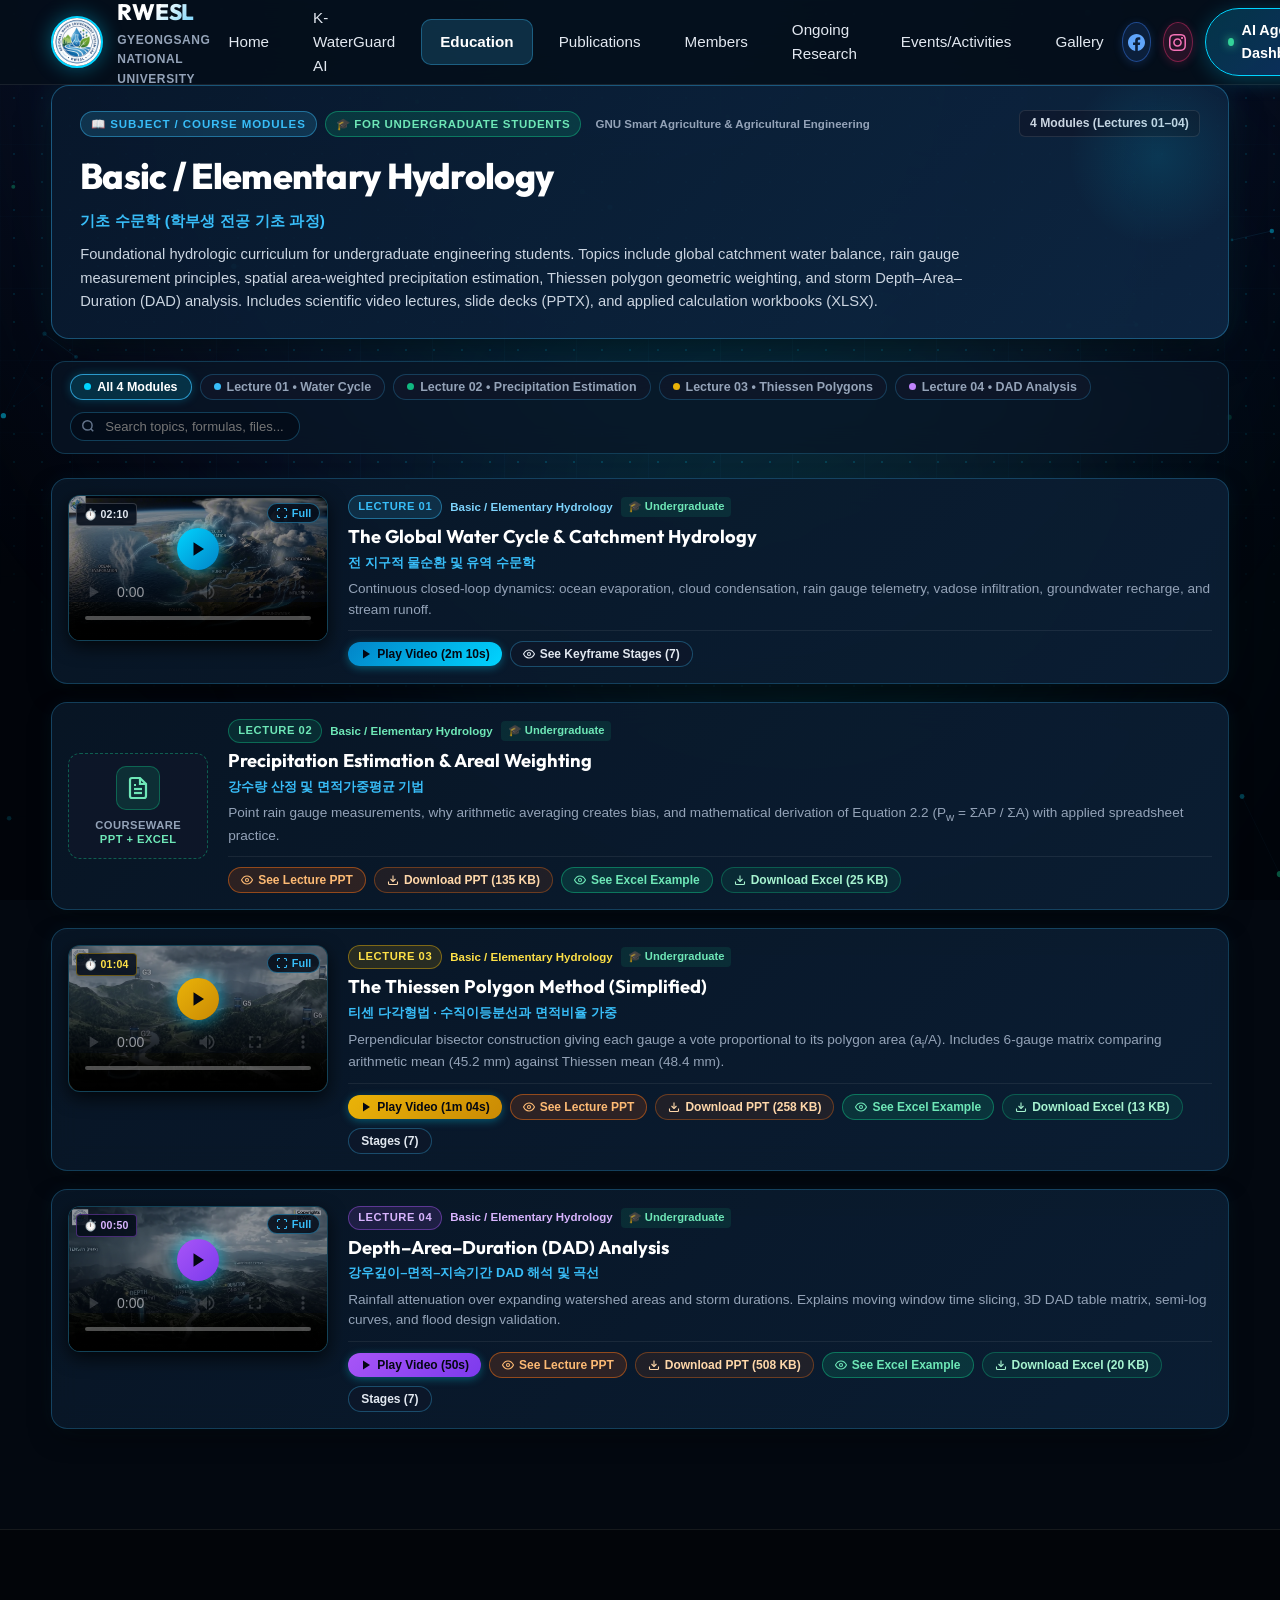
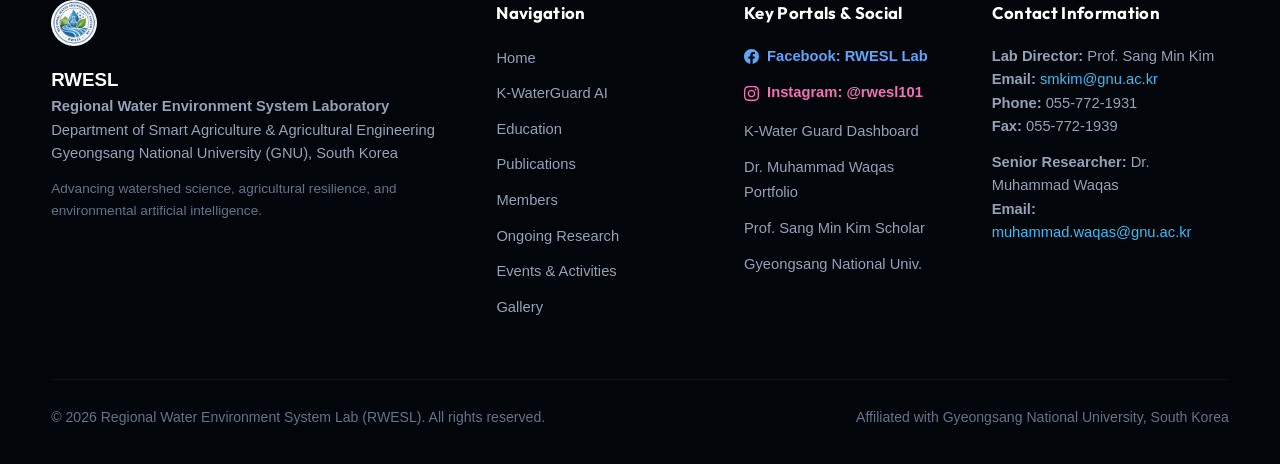
==== commit b6fdf061: "Organize all course modules under Subject: Basic / Elementary Hydrology (For Undergraduate Students)" ====
--- a/education.html
+++ b/education.html
@@ -3,8 +3,8 @@
 <head>
   <meta charset="UTF-8">
   <meta name="viewport" content="width=device-width, initial-scale=1.0">
-  <title>Education & Courseware | RWESL - Regional Water Environment System Lab</title>
-  <meta name="description" content="RWESL Visual Hydrology Education: Video lectures, PowerPoint presentations, and Excel practice models for Water Cycle Dynamics, Precipitation Estimation, Thiessen Polygon Method, and DAD Analysis.">
+  <title>Basic / Elementary Hydrology (Undergraduate) | Education & Courseware - RWESL</title>
+  <meta name="description" content="Basic / Elementary Hydrology undergraduate courseware at RWESL: Video lectures, PowerPoint slides, and applied Excel practice models covering Water Cycle, Precipitation Estimation, Thiessen Polygons, and DAD Analysis.">
   <link rel="icon" type="image/png" href="assets/images/rwesl_logo_circle.png">
   <link rel="preconnect" href="https://fonts.googleapis.com">
   <link rel="preconnect" href="https://fonts.gstatic.com" crossorigin>
@@ -624,15 +624,35 @@
   <main class="main-content">
     <div class="container" style="padding-top: 32px; padding-bottom: 90px;">
       
-      <!-- Page Header -->
-      <div>
-        <div style="display: flex; align-items: center; gap: 8px; margin-bottom: 6px;">
-          <span class="live-rec-dot" style="background-color: #10b981; box-shadow: 0 0 10px #10b981;"></span>
-          <span style="font-size: 0.76rem; font-weight: 700; color: #6ee7b7; letter-spacing: 0.08em; text-transform: uppercase;">RWESL Educational Repository & Courseware</span>
+      <!-- Academic Subject & Course Banner -->
+      <div class="edu-subject-banner" style="background: linear-gradient(135deg, rgba(8, 24, 44, 0.95) 0%, rgba(13, 38, 66, 0.95) 100%); border: 1px solid rgba(56, 189, 248, 0.35); border-radius: 18px; padding: 24px 28px; margin-bottom: 22px; box-shadow: 0 14px 40px -10px rgba(0, 0, 0, 0.75), 0 0 30px rgba(0, 212, 255, 0.1); position: relative; overflow: hidden;">
+        <div style="position: absolute; right: -20px; top: -20px; width: 180px; height: 180px; background: radial-gradient(circle, rgba(0, 212, 255, 0.12) 0%, transparent 70%); pointer-events: none;"></div>
+        
+        <div style="display: flex; align-items: center; justify-content: space-between; flex-wrap: wrap; gap: 10px; margin-bottom: 10px;">
+          <div style="display: flex; align-items: center; gap: 8px; flex-wrap: wrap;">
+            <span style="font-size: 0.72rem; font-weight: 800; text-transform: uppercase; letter-spacing: 0.08em; padding: 3px 10px; border-radius: 9999px; background: rgba(56, 189, 248, 0.16); border: 1px solid rgba(56, 189, 248, 0.45); color: #38bdf8;">
+              📖 SUBJECT / COURSE MODULES
+            </span>
+            <span style="font-size: 0.72rem; font-weight: 800; text-transform: uppercase; letter-spacing: 0.06em; padding: 3px 10px; border-radius: 9999px; background: rgba(16, 185, 129, 0.18); border: 1px solid rgba(16, 185, 129, 0.5); color: #6ee7b7; display: inline-flex; align-items: center; gap: 4px;">
+              🎓 FOR UNDERGRADUATE STUDENTS
+            </span>
+            <span style="font-size: 0.72rem; font-weight: 600; color: #94a3b8; padding: 3px 6px;">
+              GNU Smart Agriculture & Agricultural Engineering
+            </span>
+          </div>
+          <span style="font-size: 0.76rem; font-weight: 700; color: #cbd5e1; background: rgba(15, 23, 42, 0.7); padding: 3px 10px; border-radius: 6px; border: 1px solid rgba(255, 255, 255, 0.1);">
+            4 Modules (Lectures 01–04)
+          </span>
         </div>
-        <h1 class="edu-page-title">Education & Hydrologic Modules</h1>
-        <p class="edu-page-subtitle">
-          Scientific video lectures, slide presentations (PPTX), and applied workbook models (XLSX). Click to view slides and spreadsheets directly in your browser or download the full files.
+
+        <h1 class="edu-page-title" style="font-size: clamp(1.8rem, 2.8vw, 2.3rem); margin-bottom: 4px;">
+          Basic / Elementary Hydrology
+        </h1>
+        <span style="color: #38bdf8; font-size: 0.96rem; font-weight: 700; margin-bottom: 10px; display: block; letter-spacing: 0.01em;">
+          기초 수문학 (학부생 전공 기초 과정)
+        </span>
+        <p class="edu-page-subtitle" style="max-width: 900px; font-size: 0.92rem; line-height: 1.6; color: #cbd5e1;">
+          Foundational hydrologic curriculum for undergraduate engineering students. Topics include global catchment water balance, rain gauge measurement principles, spatial area-weighted precipitation estimation, Thiessen polygon geometric weighting, and storm Depth–Area–Duration (DAD) analysis. Includes scientific video lectures, slide decks (PPTX), and applied calculation workbooks (XLSX).
         </p>
       </div>
 
@@ -641,7 +661,7 @@
         <div class="edu-filter-pills" id="lectureFilterPills">
           <button type="button" class="edu-filter-pill active" onclick="filterLectures('all', this)">
             <span style="display: inline-block; width: 7px; height: 7px; border-radius: 50%; background: #00d4ff;"></span>
-            All Modules (4)
+            All 4 Modules
           </button>
           <button type="button" class="edu-filter-pill" onclick="filterLectures('lec1', this)">
             <span style="display: inline-block; width: 7px; height: 7px; border-radius: 50%; background: #38bdf8;"></span>
@@ -676,7 +696,7 @@
         <!-- ========================================== -->
         <!-- LECTURE 01: The Global Water Cycle         -->
         <!-- ========================================== -->
-        <div class="edu-lecture-row" id="lecture-01" data-cat="lec1" data-keywords="water cycle evaporation condensation precipitation rainfall telemetry infiltration groundwater aquifers runoff">
+        <div class="edu-lecture-row" id="lecture-01" data-cat="lec1" data-keywords="basic elementary hydrology undergraduate water cycle evaporation condensation precipitation rainfall telemetry infiltration groundwater aquifers runoff">
           
           <!-- Small Video Window (260px) -->
           <div class="edu-small-video-box" id="mediaBox1">
@@ -706,7 +726,8 @@
             <div>
               <div class="edu-meta-strip">
                 <span class="edu-pill-badge pill-l1">Lecture 01</span>
-                <span class="edu-course-label">Basic Hydrology • Cycle Dynamics • 8K Scientific Video</span>
+                <span class="edu-course-label" style="color: #7dd3fc; font-weight: 700;">Basic / Elementary Hydrology</span>
+                <span style="font-size: 0.7rem; color: #6ee7b7; background: rgba(16, 185, 129, 0.12); padding: 1px 7px; border-radius: 4px; font-weight: 700;">🎓 Undergraduate</span>
               </div>
               <h3 class="edu-row-title">The Global Water Cycle & Catchment Hydrology</h3>
               <span class="edu-row-subkorean">전 지구적 물순환 및 유역 수문학</span>
@@ -750,7 +771,8 @@
             <div>
               <div class="edu-meta-strip">
                 <span class="edu-pill-badge pill-l2">Lecture 02</span>
-                <span class="edu-course-label">Basic Hydrology • Dr. Muhammad Waqas</span>
+                <span class="edu-course-label" style="color: #6ee7b7; font-weight: 700;">Basic / Elementary Hydrology</span>
+                <span style="font-size: 0.7rem; color: #6ee7b7; background: rgba(16, 185, 129, 0.12); padding: 1px 7px; border-radius: 4px; font-weight: 700;">🎓 Undergraduate</span>
               </div>
               <h3 class="edu-row-title">Precipitation Estimation & Areal Weighting</h3>
               <span class="edu-row-subkorean">강수량 산정 및 면적가중평균 기법</span>
@@ -790,7 +812,7 @@
         <!-- LECTURE 03: The Thiessen Polygon Method    -->
         <!-- Small Video Window + Clickable Buttons     -->
         <!-- ========================================== -->
-        <div class="edu-lecture-row" id="lecture-03" data-cat="lec3" data-keywords="thiessen polygon method perpendicular bisectors weights influence zones worked example excel practice ppt video">
+        <div class="edu-lecture-row" id="lecture-03" data-cat="lec3" data-keywords="basic elementary hydrology undergraduate thiessen polygon method perpendicular bisectors weights influence zones worked example excel practice ppt video">
           
           <!-- Small Video Window (260px) -->
           <div class="edu-small-video-box" id="mediaBox3">
@@ -819,7 +841,8 @@
             <div>
               <div class="edu-meta-strip">
                 <span class="edu-pill-badge pill-l3">Lecture 03</span>
-                <span class="edu-course-label">Basic Hydrology • Spatial Polygons • Video + Courseware</span>
+                <span class="edu-course-label" style="color: #fde047; font-weight: 700;">Basic / Elementary Hydrology</span>
+                <span style="font-size: 0.7rem; color: #6ee7b7; background: rgba(16, 185, 129, 0.12); padding: 1px 7px; border-radius: 4px; font-weight: 700;">🎓 Undergraduate</span>
               </div>
               <h3 class="edu-row-title">The Thiessen Polygon Method (Simplified)</h3>
               <span class="edu-row-subkorean">티센 다각형법 · 수직이등분선과 면적비율 가중</span>
@@ -869,7 +892,7 @@
         <!-- LECTURE 04: Depth-Area-Duration (DAD)      -->
         <!-- Small Video Window + Clickable Buttons     -->
         <!-- ========================================== -->
-        <div class="edu-lecture-row" id="lecture-04" data-cat="lec4" data-keywords="dad analysis depth area duration curves isohyets moving window rainfall intensity namgang flood validation ppt excel video">
+        <div class="edu-lecture-row" id="lecture-04" data-cat="lec4" data-keywords="basic elementary hydrology undergraduate dad analysis depth area duration curves isohyets moving window rainfall intensity namgang flood validation ppt excel video">
           
           <!-- Small Video Window (260px) -->
           <div class="edu-small-video-box" id="mediaBox4">
@@ -898,7 +921,8 @@
             <div>
               <div class="edu-meta-strip">
                 <span class="edu-pill-badge pill-l4">Lecture 04</span>
-                <span class="edu-course-label">Basic Hydrology • Storm Analysis • Video + Courseware</span>
+                <span class="edu-course-label" style="color: #d8b4fe; font-weight: 700;">Basic / Elementary Hydrology</span>
+                <span style="font-size: 0.7rem; color: #6ee7b7; background: rgba(16, 185, 129, 0.12); padding: 1px 7px; border-radius: 4px; font-weight: 700;">🎓 Undergraduate</span>
               </div>
               <h3 class="edu-row-title">Depth–Area–Duration (DAD) Analysis</h3>
               <span class="edu-row-subkorean">강우깊이–면적–지속기간 DAD 해석 및 곡선</span>
@@ -1260,7 +1284,7 @@
     // =========================================================================
     const lectureDatasets = {
       1: {
-        tag: "Lecture 01 • Global Water Cycle",
+        tag: "Basic / Elementary Hydrology (Undergraduate) • Lecture 01",
         screens: [
           {
             title: "Stage 01: Watershed Landscape & Hydrologic Baseline",
@@ -1300,7 +1324,7 @@
         ]
       },
       2: {
-        tag: "Lecture 02 • Precipitation Estimation",
+        tag: "Basic / Elementary Hydrology (Undergraduate) • Lecture 02",
         screens: [
           {
             title: "Slide 01: Lecture 2 Overview — Precipitation Estimation",
@@ -1330,7 +1354,7 @@
         ]
       },
       3: {
-        tag: "Lecture 03 • Thiessen Polygon Method",
+        tag: "Basic / Elementary Hydrology (Undergraduate) • Lecture 03",
         screens: [
           {
             title: "Slide 01: The Thiessen Polygon Method — Conceptual Foundations",
@@ -1370,7 +1394,7 @@
         ]
       },
       4: {
-        tag: "Lecture 04 • DAD Analysis",
+        tag: "Basic / Elementary Hydrology (Undergraduate) • Lecture 04",
         screens: [
           {
             title: "Slide 01: DAD Analysis Principles",
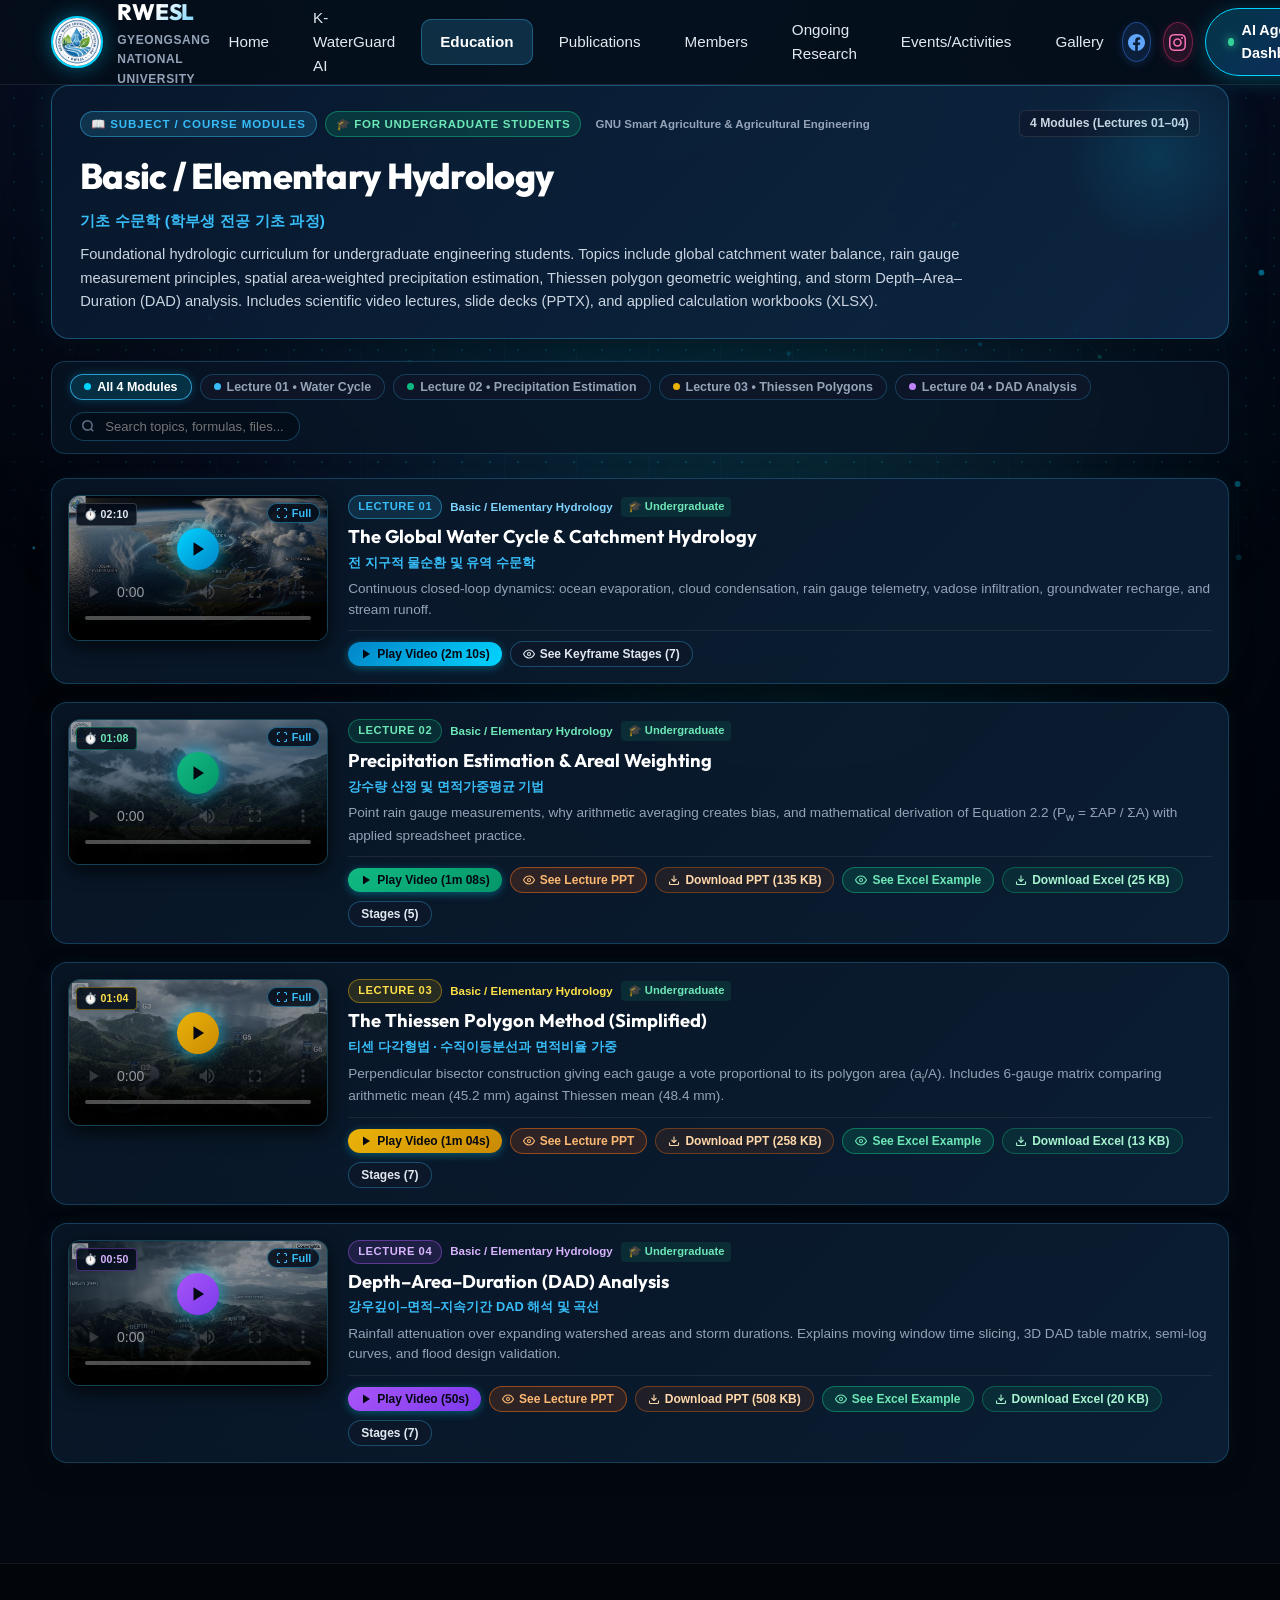
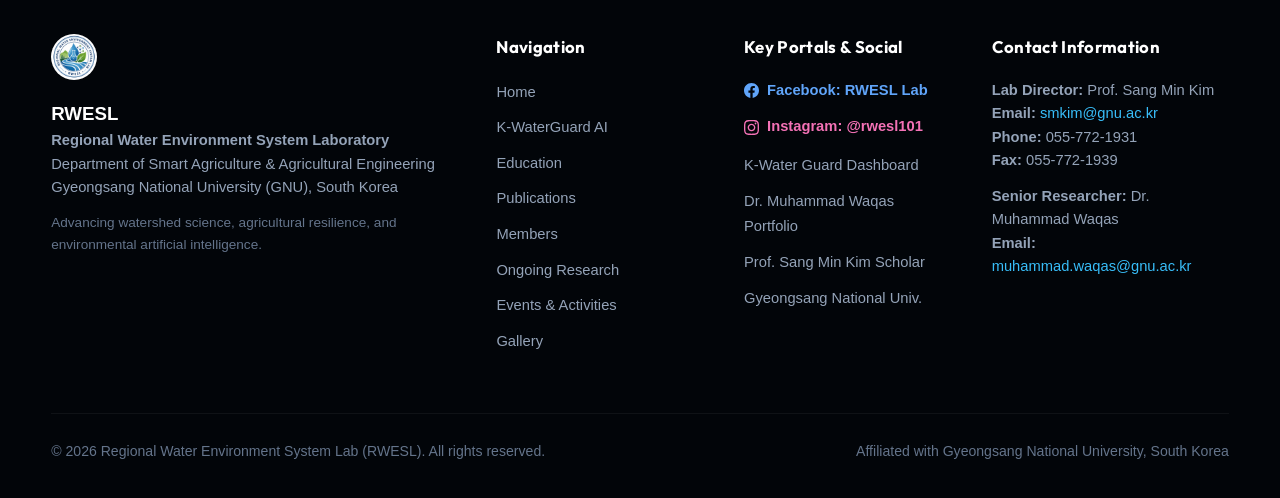
==== commit 21b81377: "Upload and integrate Lecture 02 (Precipitation Estimation) video lecture, poster, and interactive pl" ====
--- a/education.html
+++ b/education.html
@@ -754,16 +754,30 @@
 
         <!-- ========================================== -->
         <!-- LECTURE 02: Precipitation Estimation       -->
-        <!-- NO large video window - Just Clickable     -->
+        <!-- Small Video Window + Clickable Buttons     -->
         <!-- ========================================== -->
-        <div class="edu-lecture-row" id="lecture-02" data-cat="lec2" data-keywords="precipitation estimation rain gauges area weighted average equation 2.2 arithmetic mean subcatchments exercise workbook ppt excel">
+        <div class="edu-lecture-row" id="lecture-02" data-cat="lec2" data-keywords="basic elementary hydrology undergraduate precipitation estimation rain gauges area weighted average equation 2.2 arithmetic mean subcatchments exercise workbook ppt excel video">
           
-          <!-- Compact Document Courseware Badge (No giant video window!) -->
-          <div class="edu-doc-badge-box">
-            <div class="edu-doc-icon-wrap">
-              <svg width="24" height="24" viewBox="0 0 24 24" fill="none" stroke="currentColor" stroke-width="2.2"><path d="M14 2H6a2 2 0 0 0-2 2v16a2 2 0 0 0 2 2h12a2 2 0 0 0 2-2V8z"></path><polyline points="14 2 14 8 20 8"></polyline><line x1="16" y1="13" x2="8" y2="13"></line><line x1="16" y1="17" x2="8" y2="17"></line><polyline points="10 9 9 9 8 9"></polyline></svg>
+          <!-- Small Video Window (260px) -->
+          <div class="edu-small-video-box" id="mediaBox2">
+            <span class="edu-small-duration-badge" style="color: #6ee7b7; border-color: rgba(16, 185, 129, 0.4);">⏱️ 01:08</span>
+            <button type="button" id="cornerFsBtn2" class="edu-small-fs-btn" onclick="toggleCardFullscreen(2)" title="Toggle Fullscreen">
+              <svg id="cornerFsIcon2" width="12" height="12" viewBox="0 0 24 24" fill="none" stroke="currentColor" stroke-width="2.2"><path d="M8 3H5a2 2 0 0 0-2 2v3m18 0V5a2 2 0 0 0-2-2h-3m0 18h3a2 2 0 0 0 2-2v-3M3 16v3a2 2 0 0 0 2 2h3"></path></svg>
+              <span id="cornerFsText2">Full</span>
+            </button>
+
+            <video id="lectureVideo2" controls playsinline preload="metadata" poster="assets/images/lecture02_poster.webp">
+              <source src="assets/videos/precipitation_estimation.mp4" type="video/mp4">
+              <source src="../Education/Precipitation%20Estimation.mp4" type="video/mp4">
+              <source src="https://muhammadwaqas07171991-tech.github.io/rwesl-/assets/videos/precipitation_estimation.mp4" type="video/mp4">
+              Your browser does not support the video tag.
+            </video>
+
+            <div id="mediaOverlay2" class="edu-small-overlay" onclick="playCardVideo(2)">
+              <div class="edu-small-play-btn" style="background: linear-gradient(135deg, #10b981 0%, #059669 100%);">
+                <svg width="18" height="18" viewBox="0 0 24 24" fill="currentColor"><polygon points="6 3 20 12 6 21 6 3"></polygon></svg>
+              </div>
             </div>
-            <span class="edu-doc-badge-text">Courseware<br><strong style="color: #6ee7b7;">PPT + Excel</strong></span>
           </div>
 
           <!-- Lecture Content & Clickable Buttons -->
@@ -783,6 +797,12 @@
 
             <!-- Clickable Buttons to See and Download -->
             <div class="edu-actions-toolbar">
+              <!-- Video Play Button -->
+              <button type="button" class="edu-action-btn btn-video-play" onclick="playCardVideo(2)" style="background: linear-gradient(135deg, #10b981 0%, #059669 100%);">
+                <svg width="12" height="12" viewBox="0 0 24 24" fill="currentColor"><polygon points="6 3 20 12 6 21 6 3"></polygon></svg>
+                <span>Play Video (1m 08s)</span>
+              </button>
+
               <!-- PPT See & Download -->
               <button type="button" class="edu-action-btn btn-see-ppt" onclick="openLectureModal(2, 0)">
                 <svg width="12" height="12" viewBox="0 0 24 24" fill="none" stroke="currentColor" stroke-width="2.2"><path d="M1 12s4-8 11-8 11 8 11 8-4 8-11 8-11-8-11-8z"></path><circle cx="12" cy="12" r="3"></circle></svg>
@@ -802,6 +822,11 @@
                 <svg width="12" height="12" viewBox="0 0 24 24" fill="none" stroke="currentColor" stroke-width="2.2"><path d="M21 15v4a2 2 0 0 1-2 2H5a2 2 0 0 1-2-2v-4"></path><polyline points="7 10 12 15 17 10"></polyline><line x1="12" y1="15" x2="12" y2="3"></line></svg>
                 <span>Download Excel (25 KB)</span>
               </a>
+
+              <!-- Stages Modal -->
+              <button type="button" class="edu-action-btn btn-see-stages" onclick="openLectureModal(2, 0)">
+                <span>Stages (5)</span>
+              </button>
             </div>
           </div>
 
@@ -1122,13 +1147,13 @@
   <script src="assets/js/main.js"></script>
   <script>
     // =========================================================================
-    // VIDEO PLAYER CONTROLS (Lectures 01, 03, 04)
+    // VIDEO PLAYER CONTROLS (Lectures 01, 02, 03, 04)
     // =========================================================================
     const FS_EXPAND_SVG = '<path d="M8 3H5a2 2 0 0 0-2 2v3m18 0V5a2 2 0 0 0-2-2h-3m0 18h3a2 2 0 0 0 2-2v-3M3 16v3a2 2 0 0 0 2 2h3"></path>';
     const FS_SHRINK_SVG = '<path d="M4 14h6m0 0v6m0-6L3 21m17-11h-6m0 0V4m0 6l7-7M14 10V4m0 6h6m-10 4v6m0-6H4"></path>';
 
     function pauseAllOtherVideos(currentNum) {
-      [1, 3, 4].forEach(n => {
+      [1, 2, 3, 4].forEach(n => {
         if (n !== currentNum) {
           const v = document.getElementById('lectureVideo' + n);
           if (v && !v.paused) v.pause();
@@ -1224,7 +1249,7 @@
       if (cornerIcon) cornerIcon.innerHTML = FS_EXPAND_SVG;
     }
 
-    [1, 3, 4].forEach(n => {
+    [1, 2, 3, 4].forEach(n => {
       const v = document.getElementById('lectureVideo' + n);
       if (v) {
         v.addEventListener('play', () => {
@@ -1237,7 +1262,7 @@
 
     document.addEventListener('keydown', (e) => {
       if (e.key === 'Escape' || e.key === 'Esc') {
-        [1, 3, 4].forEach(n => {
+        [1, 2, 3, 4].forEach(n => {
           const box = document.getElementById('mediaBox' + n);
           if (box && box.dataset.cinemaActive === 'true') {
             deactivateCinema(box, document.getElementById('cornerFsText' + n), document.getElementById('cornerFsIcon' + n));
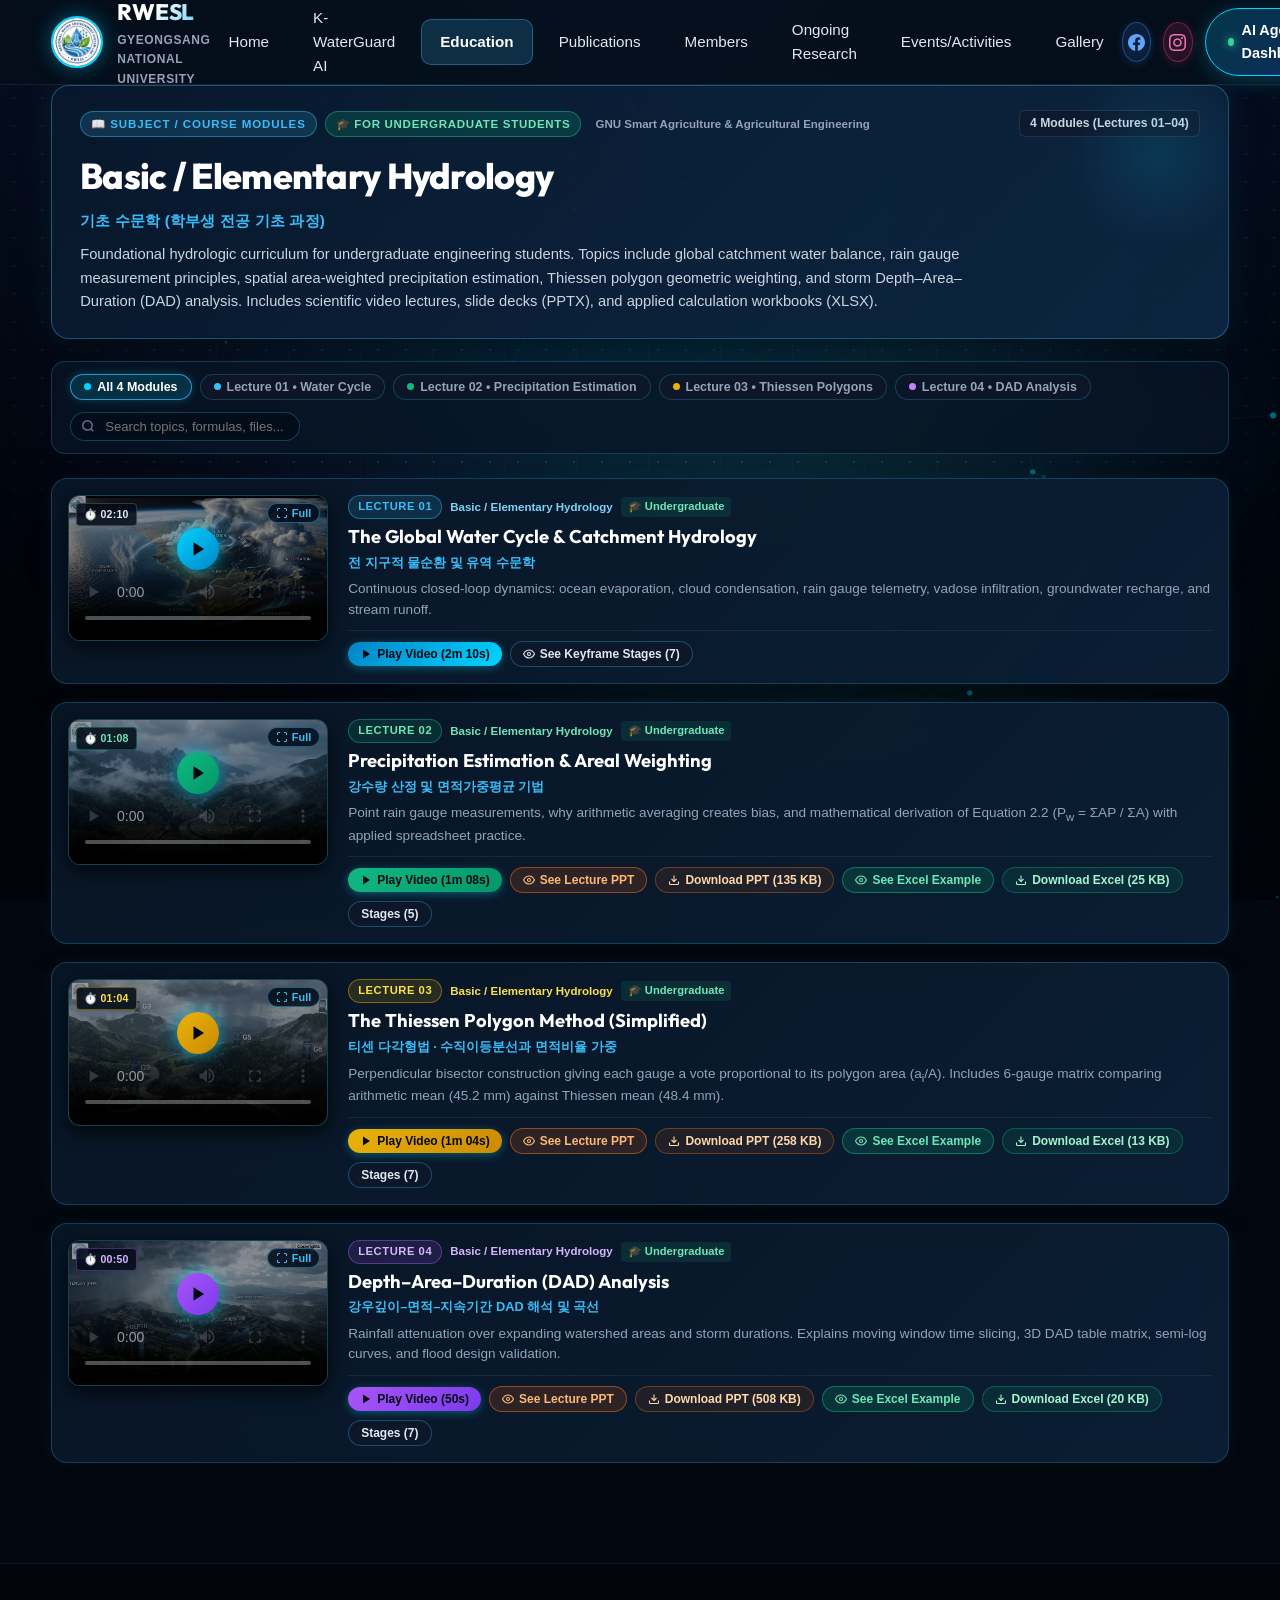
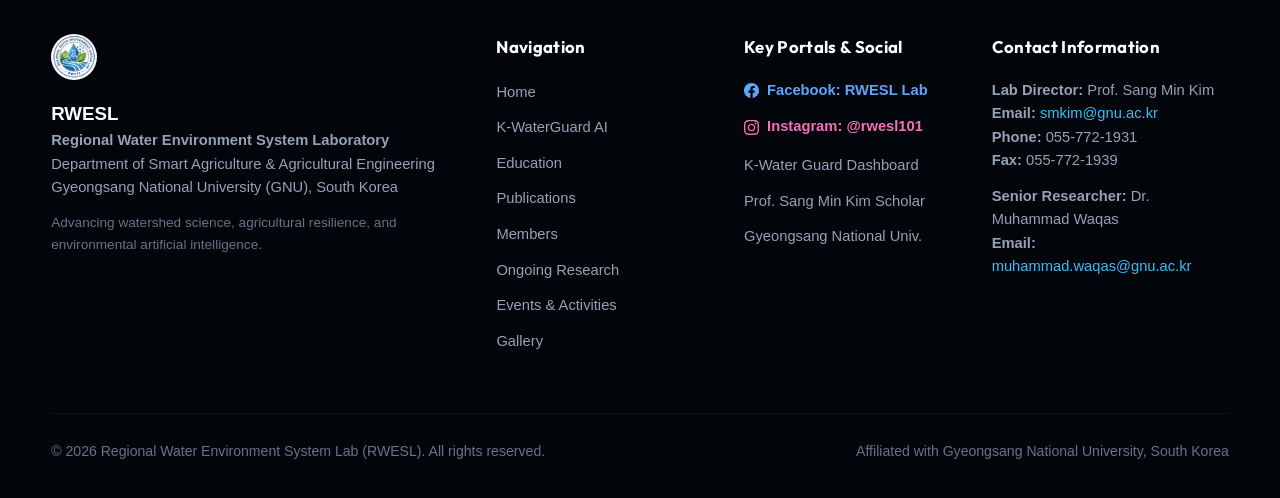
==== commit dbf38365: "Remove Dr. Muhammad Waqas portfolio links" ====
--- a/education.html
+++ b/education.html
@@ -1116,7 +1116,6 @@
               Instagram: @rwesl101
             </a></li>
             <li><a href="https://muhammadwaqas07171991-tech.github.io/k-waterguard-dashboard/" target="_blank">K-Water Guard Dashboard</a></li>
-            <li><a href="https://muhammadwaqas07171991-tech.github.io/muhammad-waqas-portfolio/" target="_blank">Dr. Muhammad Waqas Portfolio</a></li>
             <li><a href="https://scholar.google.com/citations?hl=en&user=FlIcy9gAAAAJ" target="_blank">Prof. Sang Min Kim Scholar</a></li>
             <li><a href="https://www.gnu.ac.kr" target="_blank">Gyeongsang National Univ.</a></li>
           </ul>
--- a/assets/css/style.css
+++ b/assets/css/style.css
@@ -729,6 +729,217 @@
 .paper-feature-card:hover .paper-figure-img {
   transform: scale(1.03);
   box-shadow: 0 16px 42px rgba(0, 212, 255, 0.28), 0 4px 12px rgba(0, 0, 0, 0.5);
+}
+
+/* ==========================================================================
+   FLAGSHIP PROJECT VIDEO: GREENHOUSE WATER CIRCULATION & POLLUTANT TRANSPORT
+   ========================================================================== */
+.project-video-section {
+  position: relative;
+  padding: 15px 0 50px;
+  width: 100%;
+}
+
+.project-video-card {
+  position: relative;
+  max-width: 1020px;
+  margin: 0 auto;
+  border-radius: var(--radius-lg);
+  overflow: hidden;
+  border: 1px solid rgba(0, 212, 255, 0.45);
+  background: linear-gradient(135deg, rgba(8, 22, 38, 0.9) 0%, rgba(6, 17, 30, 0.94) 100%);
+  backdrop-filter: blur(20px);
+  -webkit-backdrop-filter: blur(20px);
+  box-shadow: 0 25px 60px -12px rgba(0, 0, 0, 0.85), 0 0 35px rgba(0, 212, 255, 0.18);
+  padding: 36px 32px;
+  transition: all 0.35s ease;
+}
+
+.project-video-card:hover {
+  border-color: rgba(0, 212, 255, 0.7);
+  box-shadow: 0 30px 75px -10px rgba(0, 0, 0, 0.92), 0 0 50px rgba(0, 212, 255, 0.28);
+}
+
+.project-video-header {
+  text-align: center;
+  margin-bottom: 22px;
+}
+
+.project-badge-pill {
+  display: inline-flex;
+  align-items: center;
+  gap: 8px;
+  padding: 6px 18px;
+  border-radius: var(--radius-pill);
+  background: rgba(3, 11, 24, 0.85);
+  border: 1px solid rgba(0, 212, 255, 0.5);
+  color: #38bdf8;
+  font-size: 0.8rem;
+  font-weight: 700;
+  letter-spacing: 0.08em;
+  text-transform: uppercase;
+  margin-bottom: 12px;
+}
+
+.project-video-wrapper {
+  position: relative;
+  width: 100%;
+  border-radius: var(--radius-md);
+  overflow: hidden;
+  background: #010409;
+  border: 1px solid rgba(56, 189, 248, 0.35);
+  box-shadow: 0 15px 45px rgba(0, 0, 0, 0.92);
+  margin-bottom: 22px;
+}
+
+.project-video-player {
+  width: 100%;
+  aspect-ratio: 16 / 9;
+  max-height: 560px;
+  display: block;
+  background: #000;
+  outline: none;
+  object-fit: cover;
+}
+
+/* Fullscreen & Theater Expansion */
+.project-video-wrapper.theater-mode,
+.broadcast-video-wrapper.theater-mode {
+  position: fixed !important;
+  inset: 0 !important;
+  top: 0 !important;
+  left: 0 !important;
+  width: 100vw !important;
+  height: 100vh !important;
+  max-height: 100vh !important;
+  border-radius: 0 !important;
+  border: none !important;
+  z-index: 9999999 !important;
+  background: #000000 !important;
+  margin: 0 !important;
+  display: flex !important;
+  align-items: center !important;
+  justify-content: center !important;
+  box-shadow: none !important;
+}
+
+.project-video-wrapper.theater-mode video,
+.broadcast-video-wrapper.theater-mode video {
+  max-height: 100vh !important;
+  height: 100% !important;
+  width: 100% !important;
+  object-fit: contain !important;
+}
+
+.exit-theater-btn {
+  display: none;
+  position: absolute;
+  top: 18px;
+  right: 20px;
+  z-index: 10000000;
+  background: rgba(15, 23, 42, 0.9);
+  border: 1px solid rgba(0, 212, 255, 0.7);
+  color: #ffffff;
+  padding: 8px 18px;
+  border-radius: 9999px;
+  font-size: 0.82rem;
+  font-weight: 700;
+  cursor: pointer;
+  box-shadow: 0 4px 20px rgba(0,0,0,0.85);
+  transition: all 0.2s ease;
+  align-items: center;
+  gap: 8px;
+}
+
+.project-video-wrapper.theater-mode .exit-theater-btn,
+.broadcast-video-wrapper.theater-mode .exit-theater-btn {
+  display: inline-flex !important;
+}
+
+.exit-theater-btn:hover {
+  background: var(--primary-cyan);
+  color: #030712;
+  box-shadow: 0 0 20px rgba(0, 212, 255, 0.8);
+}
+
+.project-meta-grid {
+  display: grid;
+  grid-template-columns: repeat(4, 1fr);
+  gap: 14px;
+  margin-top: 18px;
+}
+
+.project-meta-item {
+  background: rgba(4, 12, 22, 0.65);
+  border: 1px solid rgba(255, 255, 255, 0.08);
+  border-radius: var(--radius-sm);
+  padding: 14px 16px;
+  transition: var(--transition);
+}
+
+.project-meta-item:hover {
+  border-color: rgba(0, 212, 255, 0.35);
+  background: rgba(4, 16, 32, 0.8);
+  transform: translateY(-2px);
+}
+
+.project-meta-label {
+  font-size: 0.72rem;
+  font-weight: 700;
+  color: var(--text-dim);
+  text-transform: uppercase;
+  letter-spacing: 0.05em;
+  margin-bottom: 4px;
+}
+
+.project-meta-val {
+  font-size: 0.9rem;
+  font-weight: 600;
+  color: #ffffff;
+  line-height: 1.4;
+}
+
+.project-tags-row {
+  display: flex;
+  flex-wrap: wrap;
+  justify-content: center;
+  gap: 10px;
+  margin-top: 16px;
+}
+
+.project-tag-chip {
+  display: inline-flex;
+  align-items: center;
+  gap: 6px;
+  font-size: 0.78rem;
+  font-weight: 600;
+  color: #cbd5e1;
+  background: rgba(255, 255, 255, 0.04);
+  border: 1px solid rgba(255, 255, 255, 0.1);
+  padding: 5px 14px;
+  border-radius: var(--radius-pill);
+  transition: all 0.2s ease;
+}
+
+.project-tag-chip:hover {
+  color: #38bdf8;
+  border-color: rgba(56, 189, 248, 0.35);
+  background: rgba(56, 189, 248, 0.08);
+}
+
+@media (max-width: 860px) {
+  .project-meta-grid {
+    grid-template-columns: repeat(2, 1fr);
+  }
+}
+
+@media (max-width: 520px) {
+  .project-video-card {
+    padding: 24px 18px;
+  }
+  .project-meta-grid {
+    grid-template-columns: 1fr;
+  }
 }
 
 /* ==========================================================================
